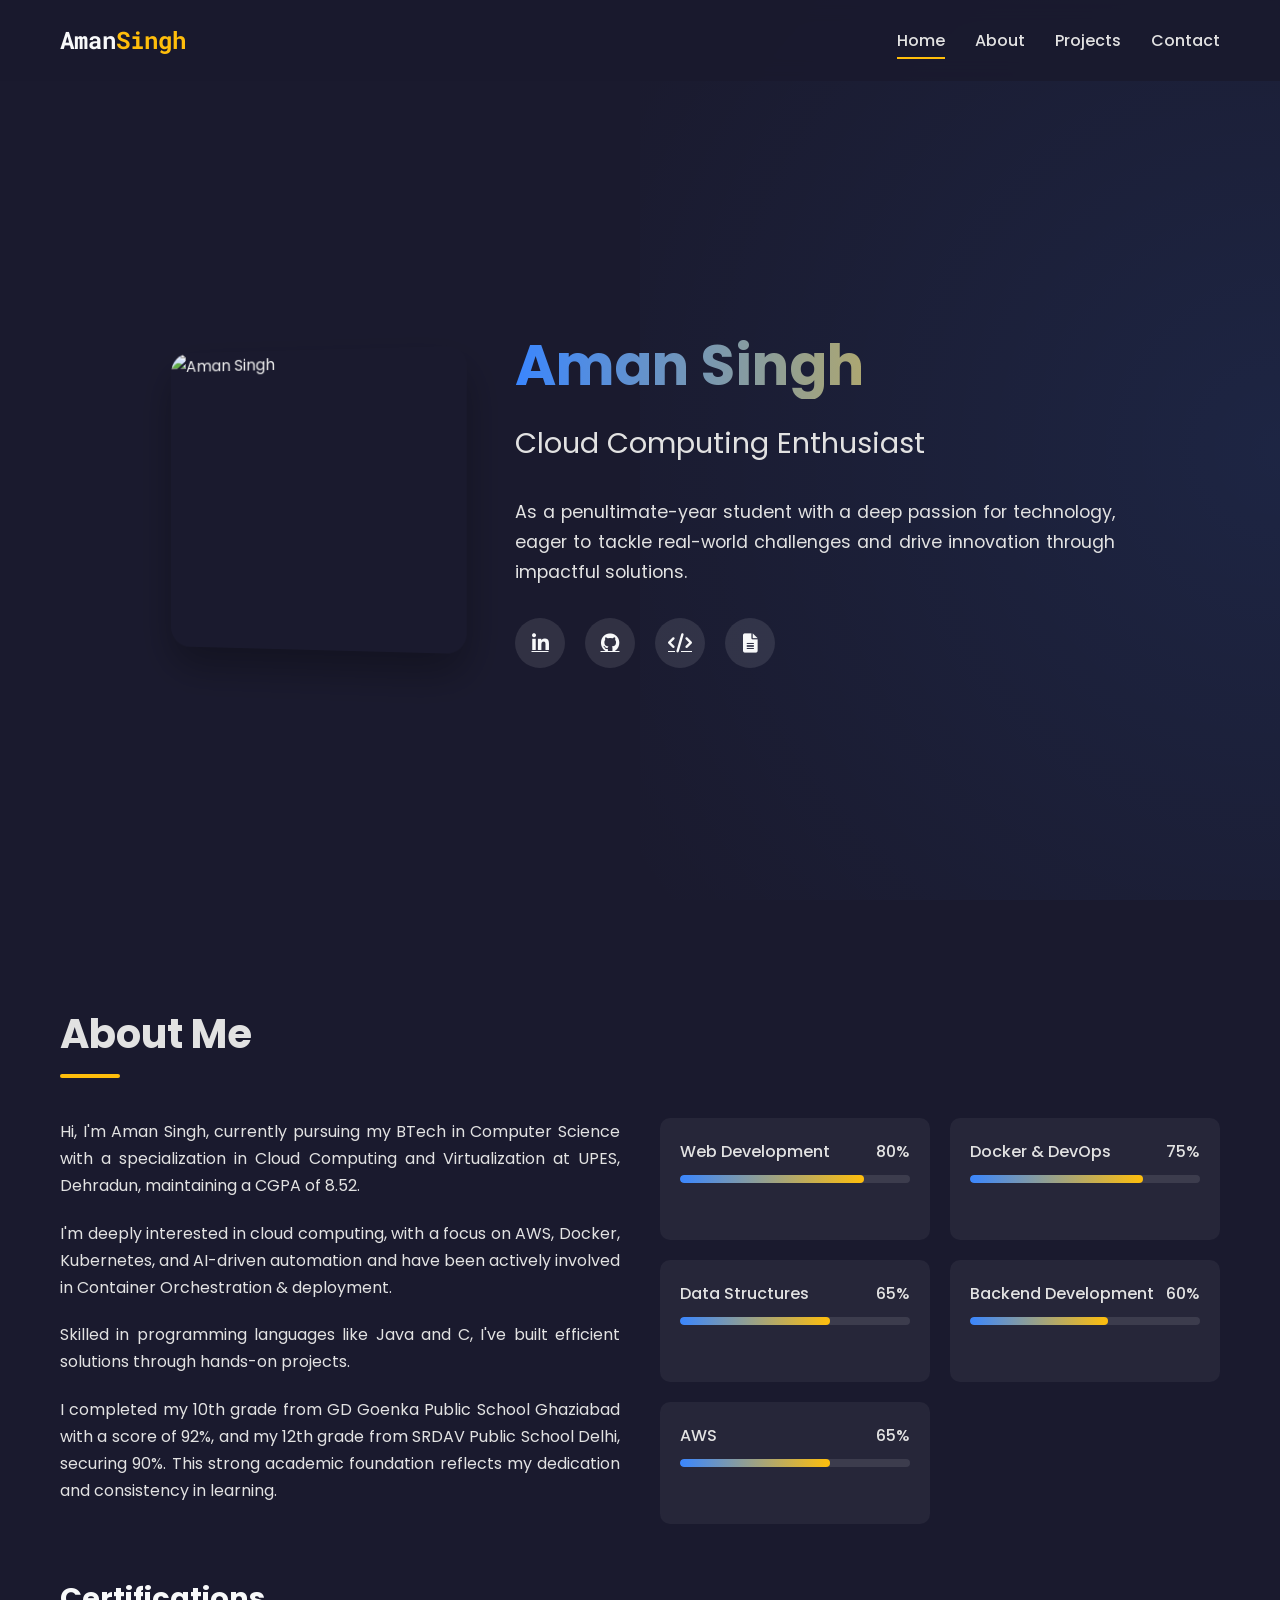
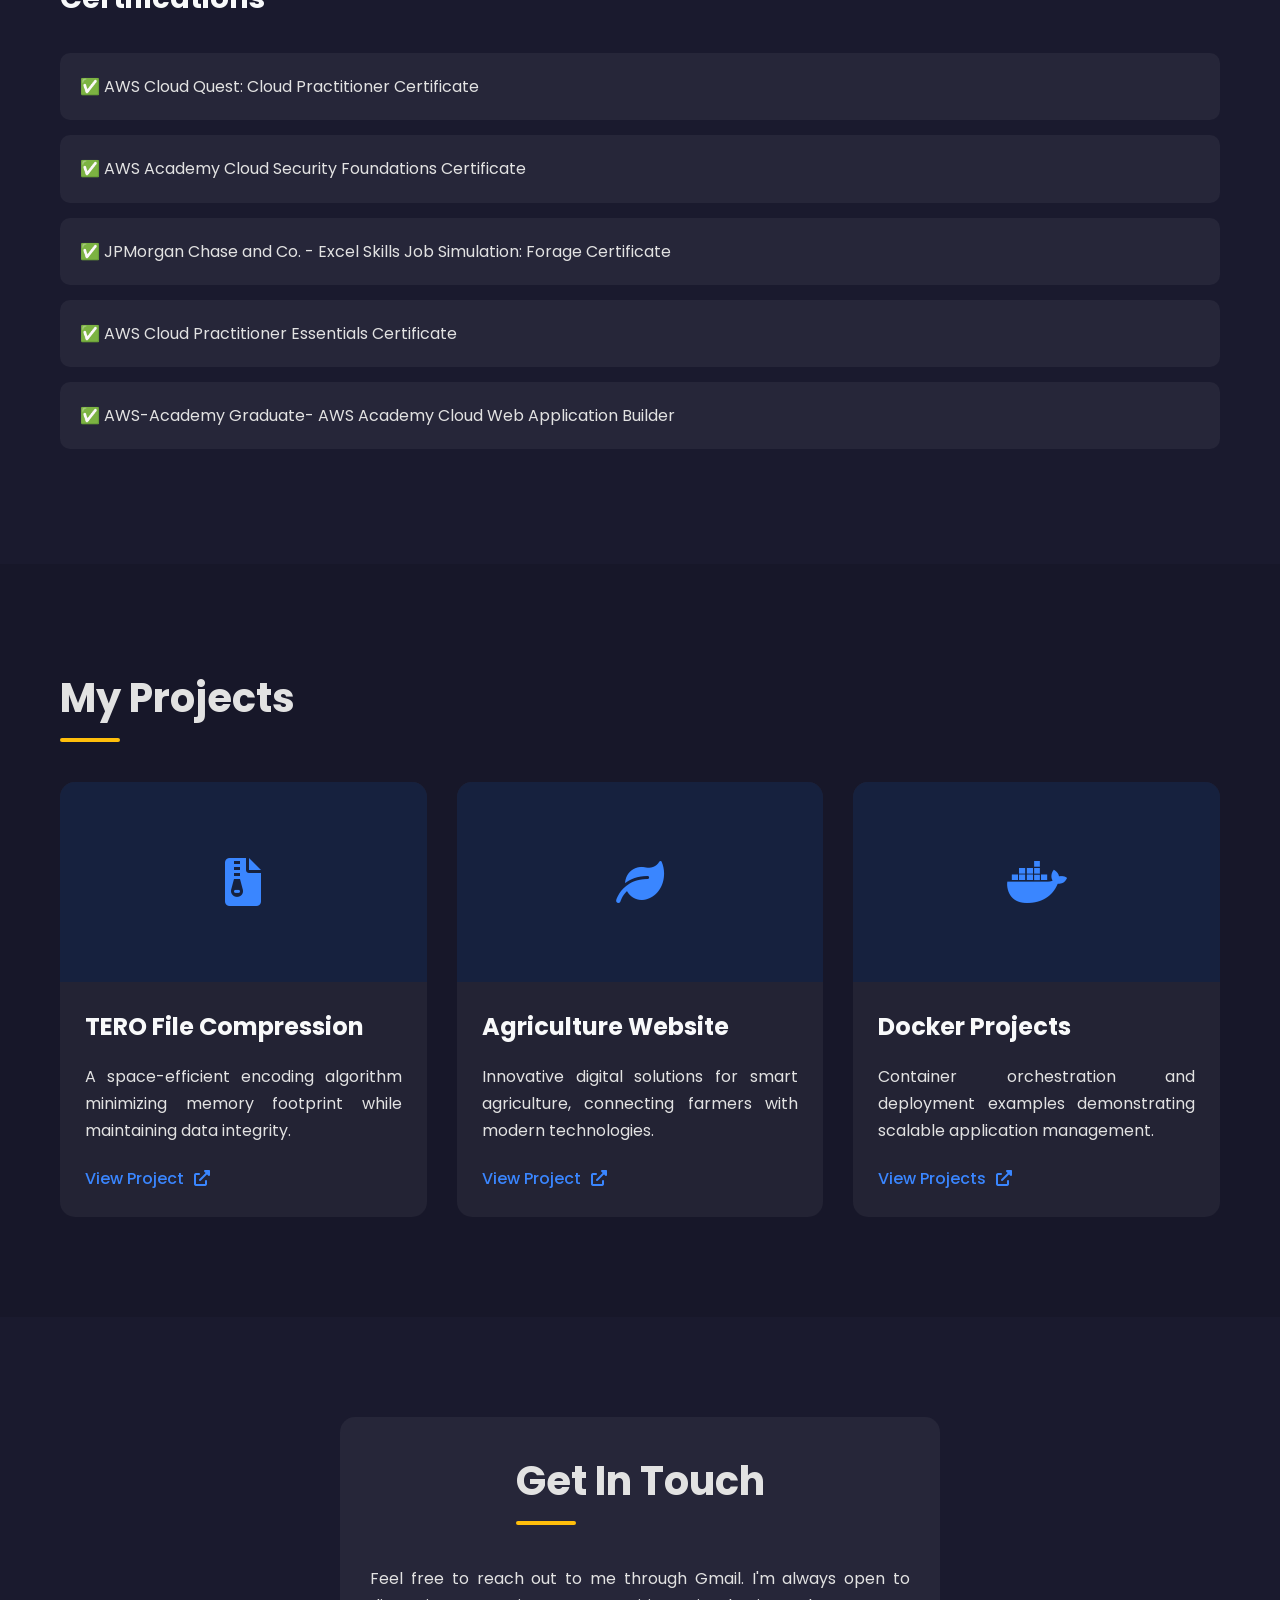
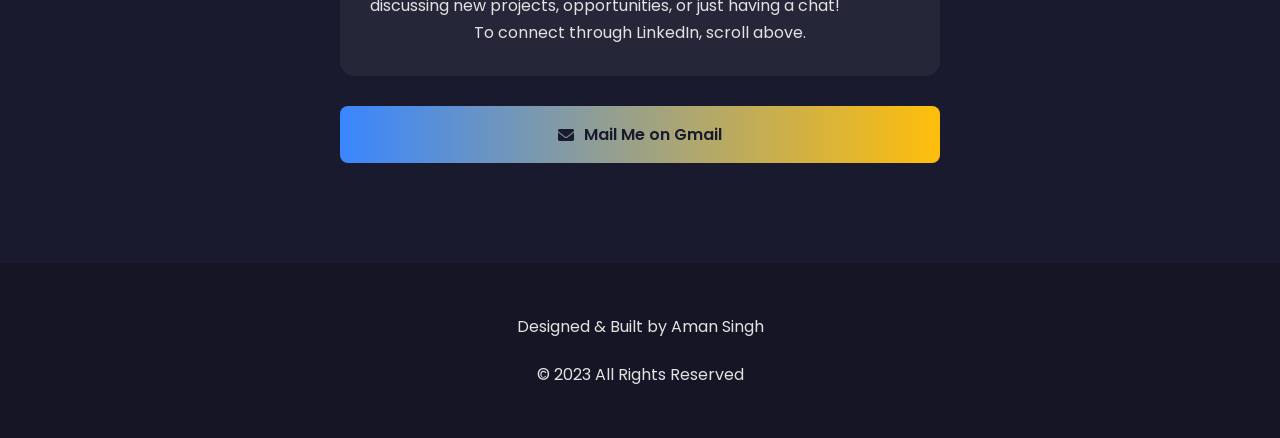
==== index.html @ 9243a8fb "Create index.html" ====
<!DOCTYPE html>
<html lang="en">
<head>
    <meta charset="UTF-8">
    <meta name="viewport" content="width=device-width, initial-scale=1.0">
    <title>Aman Singh | Cloud Engineer</title>
    <link rel="stylesheet" href="https://cdnjs.cloudflare.com/ajax/libs/font-awesome/6.0.0-beta3/css/all.min.css">
    <link href="https://fonts.googleapis.com/css2?family=Poppins:wght@300;400;500;600;700&family=Roboto+Mono:wght@400;500&display=swap" rel="stylesheet">
    <style>
        :root {
            --primary: #3a86ff;
            --secondary: #1a1a2e;
            --accent: #ffbe0b;
            --light: #f8f9fa;
            --dark: #16213e;
            --text: #e2e2e2;
        }

        * {
            margin: 0;
            padding: 0;
            box-sizing: border-box;
            transition: all 0.4s cubic-bezier(0.175, 0.885, 0.32, 1.1);
        }

        body {
            font-family: 'Poppins', sans-serif;
            background-color: var(--secondary);
            color: var(--text);
            line-height: 1.7;
            overflow-x: hidden;
        }

        .container {
            max-width: 1200px;
            margin: 0 auto;
            padding: 0 20px;
        }

        /* Navigation */
        nav {
            position: fixed;
            top: 0;
            left: 0;
            width: 100%;
            padding: 20px 0;
            z-index: 1000;
            background: rgba(26, 26, 46, 0.9);
            backdrop-filter: blur(10px);
        }

        .nav-container {
            display: flex;
            justify-content: space-between;
            align-items: center;
        }

        .logo {
            font-size: 1.5rem;
            font-weight: 700;
            color: var(--light);
            text-decoration: none;
            font-family: 'Roboto Mono', monospace;
        }

        .logo span {
            color: var(--accent);
        }

        .nav-links {
            display: flex;
            gap: 30px;
        }

        .nav-links a {
            color: var(--text);
            text-decoration: none;
            font-weight: 500;
            position: relative;
            padding: 5px 0;
        }

        .nav-links a::after {
            content: '';
            position: absolute;
            bottom: 0;
            left: 0;
            width: 0;
            height: 2px;
            background: var(--accent);
            transition: width 0.4s ease;
        }

        .nav-links a:hover::after {
            width: 100%;
        }

        .nav-links a.active::after {
            width: 100%;
        }

        /* Hero Section */
        .hero {
            min-height: 100vh;
            display: flex;
            align-items: center;
            padding-top: 100px;
            position: relative;
            overflow: hidden;
        }

        .hero::before {
            content: '';
            position: absolute;
            top: -50%;
            right: -50%;
            width: 100%;
            height: 200%;
            background: radial-gradient(circle, rgba(58, 134, 255, 0.1) 0%, rgba(26, 26, 46, 0) 70%);
            z-index: -1;
            animation: pulse 15s infinite alternate;
        }

        @keyframes pulse {
            0% { transform: scale(1); opacity: 0.3; }
            100% { transform: scale(1.1); opacity: 0.1; }
        }

        .hero-content {
            display: flex;
            align-items: center;
            gap: 50px;
        }

        .profile-picture {
            width: 300px;
            height: 300px;
            border-radius: 20px;
            overflow: hidden;
            box-shadow: 0 20px 40px rgba(0, 0, 0, 0.3);
            transform: perspective(1000px) rotateY(-10deg);
            transition: transform 0.6s ease;
        }

        .profile-picture:hover {
            transform: perspective(1000px) rotateY(0deg);
        }

        .profile-picture img {
            width: 100%;
            height: 100%;
            object-fit: cover;
            filter: grayscale(20%) contrast(110%);
            transition: filter 0.4s ease;
        }

        .profile-picture:hover img {
            filter: grayscale(0%) contrast(100%);
        }

        .intro-text h1 {
            font-size: 3.5rem;
            font-weight: 700;
            margin-bottom: 20px;
            background: linear-gradient(90deg, var(--primary), var(--accent));
            -webkit-background-clip: text;
            background-clip: text;
            color: transparent;
            line-height: 1.2;
        }

        .intro-text h2 {
            font-size: 1.8rem;
            font-weight: 400;
            margin-bottom: 30px;
            color: var(--text);
        }

        .intro-text p {
            font-size: 1.1rem;
            margin-bottom: 30px;
            max-width: 600px;
        }

        .social-links {
            display: flex;
            gap: 20px;
            margin-top: 30px;
        }

        .social-link {
            width: 50px;
            height: 50px;
            border-radius: 50%;
            background: rgba(255, 255, 255, 0.1);
            display: flex;
            align-items: center;
            justify-content: center;
            color: var(--light);
            font-size: 1.2rem;
            transition: all 0.3s ease;
        }

        .social-link:hover {
            background: var(--primary);
            transform: translateY(-5px) scale(1.1);
        }

        /* About Section */
        .section {
            padding: 100px 0;
        }

        .section-title {
            font-size: 2.5rem;
            font-weight: 700;
            margin-bottom: 50px;
            position: relative;
            display: inline-block;
        }

        .section-title::after {
            content: '';
            position: absolute;
            bottom: -10px;
            left: 0;
            width: 60px;
            height: 4px;
            background: var(--accent);
            border-radius: 2px;
        }

        .about-content {
            display: grid;
            grid-template-columns: 1fr 1fr;
            gap: 40px;
        }

        .about-text p {
            margin-bottom: 20px;
        }

        .skills-container {
            display: grid;
            grid-template-columns: repeat(2, 1fr);
            gap: 20px;
        }

        .skill-item {
            background: rgba(255, 255, 255, 0.05);
            padding: 20px;
            border-radius: 10px;
            transition: transform 0.3s ease;
        }

        .skill-item:hover {
            transform: translateY(-10px);
            background: rgba(58, 134, 255, 0.1);
        }

        .skill-name {
            display: flex;
            justify-content: space-between;
            margin-bottom: 10px;
            font-weight: 500;
        }

        .skill-bar {
            height: 8px;
            background: rgba(255, 255, 255, 0.1);
            border-radius: 4px;
            overflow: hidden;
        }

        .skill-progress {
            height: 100%;
            background: linear-gradient(90deg, var(--primary), var(--accent));
            border-radius: 4px;
        }

        /* Certifications */
        .certifications {
            margin-top: 50px;
        }

        .certification-item {
            background: rgba(255, 255, 255, 0.05);
            padding: 20px;
            border-radius: 10px;
            margin-bottom: 15px;
            transition: transform 0.3s ease;
        }

        .certification-item:hover {
            transform: translateX(10px);
        }

        /* Projects */
        .projects-grid {
            display: grid;
            grid-template-columns: repeat(auto-fill, minmax(350px, 1fr));
            gap: 30px;
        }

        .project-card {
            background: rgba(255, 255, 255, 0.05);
            border-radius: 15px;
            overflow: hidden;
            transition: transform 0.4s ease, box-shadow 0.4s ease;
            position: relative;
            cursor: pointer;
        }

        .project-card::before {
            content: '';
            position: absolute;
            top: 0;
            left: 0;
            width: 100%;
            height: 100%;
            background: linear-gradient(135deg, rgba(58, 134, 255, 0.2), rgba(255, 190, 11, 0.2));
            opacity: 0;
            transition: opacity 0.4s ease;
        }

        .project-card:hover::before {
            opacity: 1;
        }

        .project-card:hover {
            transform: translateY(-10px);
            box-shadow: 0 20px 40px rgba(0, 0, 0, 0.3);
        }

        .project-image {
            height: 200px;
            background: var(--dark);
            display: flex;
            align-items: center;
            justify-content: center;
            font-size: 3rem;
            color: var(--primary);
        }

        .project-content {
            padding: 25px;
        }

        .project-title {
            font-size: 1.5rem;
            margin-bottom: 15px;
            color: var(--light);
        }

        .project-description {
            margin-bottom: 20px;
        }

        .project-link {
            display: inline-flex;
            align-items: center;
            gap: 10px;
            color: var(--primary);
            text-decoration: none;
            font-weight: 500;
        }

        .project-link:hover {
            color: var(--accent);
        }

        /* Contact Section - Updated for Gmail */
        .contact-info {
            max-width: 600px;
            margin: 0 auto;
            text-align: center;
        }

        .contact-card {
            background: rgba(255, 255, 255, 0.05);
            padding: 30px;
            border-radius: 15px;
            margin-bottom: 30px;
        }

        .btn {
            display: inline-block;
            padding: 15px 30px;
            background: linear-gradient(90deg, var(--primary), var(--accent));
            color: var(--secondary);
            border: none;
            border-radius: 8px;
            font-weight: 600;
            cursor: pointer;
            text-decoration: none;
            transition: transform 0.3s ease, box-shadow 0.3s ease;
        }

        .btn:hover {
            transform: translateY(-5px);
            box-shadow: 0 10px 20px rgba(58, 134, 255, 0.3);
        }

        .btn-icon {
            display: flex;
            align-items: center;
            gap: 10px;
            justify-content: center;
        }

        /* Footer */
        footer {
            padding: 50px 0;
            text-align: center;
            background: rgba(0, 0, 0, 0.2);
        }

        .footer-text {
            margin-bottom: 20px;
        }

        /* Responsive */
        @media (max-width: 992px) {
            .hero-content {
                flex-direction: column;
                text-align: center;
            }

            .profile-picture {
                margin-bottom: 50px;
                transform: perspective(1000px) rotateY(0deg);
            }

            .about-content {
                grid-template-columns: 1fr;
            }
        }

        @media (max-width: 768px) {
            .nav-links {
                display: none;
            }

            .intro-text h1 {
                font-size: 2.5rem;
            }

            .intro-text h2 {
                font-size: 1.5rem;
            }

            .projects-grid {
                grid-template-columns: 1fr;
            }
        }
    </style>
</head>
<body>
    <nav>
        <div class="container nav-container">
            <a href="#" class="logo">Aman<span>Singh</span></a>
            <div class="nav-links">
                <a href="#home" class="active">Home</a>
                <a href="#about">About</a>
                <a href="#projects">Projects</a>
                <a href="#contact">Contact</a>
            </div>
        </div>
    </nav>

    <section id="home" class="hero">
        <div class="container">
            <div class="hero-content">
                <div class="profile-picture floating">
                    <img src="image.jpeg" alt="Aman Singh">
                </div>
                <div class="intro-text">
                    <h1>Aman Singh</h1>
                    <h2>Cloud Computing Enthusiast</h2>
                    <p style="text-align: justify;">As a penultimate-year student with a deep passion for technology, eager to tackle real-world challenges and drive innovation through impactful solutions.</p>
                    <div class="social-links">
                        <a href="https://www.linkedin.com/in/aman-singh-b30a72284" class="social-link" target="_blank">
                            <i class="fab fa-linkedin-in"></i>
                        </a>
                        <a href="https://github.com/Aman-Singh0609" class="social-link" target="_blank">
                            <i class="fab fa-github"></i>
                        </a>
                        <a href="https://leetcode.com/u/AmiAllen/" class="social-link" target="_blank">
                            <i class="fas fa-code"></i>
                        </a>
                        <a href="https://drive.google.com/file/d/1bLZHv7daVcpRXhzRTr1xHA96vMRxfIj6/view?usp=sharing" class="social-link" target="_blank">
                            <i class="fas fa-file-alt"></i>
                        </a>
                    </div>
                </div>
            </div>
        </div>
    </section>

    <section id="about" class="section">
        <div class="container">
            <h2 class="section-title">About Me</h2>
            <div class="about-content">
                <div class="about-text">
                    <p style="text-align: justify;">Hi, I'm Aman Singh, currently pursuing my BTech in Computer Science with a specialization in Cloud Computing and Virtualization at UPES, Dehradun, maintaining a CGPA of 8.52.</p>
                    <p style="text-align: justify;">I'm deeply interested in cloud computing, with a focus on AWS, Docker, Kubernetes, and AI-driven automation and have been actively involved in Container Orchestration & deployment.</p>
                    <p style="text-align: justify;">Skilled in programming languages like Java and C, I've built efficient solutions through hands-on projects.</p>
                    <p style="text-align: justify;">I completed my 10th grade from GD Goenka Public School Ghaziabad with a score of 92%, and my 12th grade from SRDAV Public School Delhi, securing 90%. This strong academic foundation reflects my dedication and consistency in learning.</p>
                </div>
                <div class="skills-container">
                    <div class="skill-item">
                        <div class="skill-name">
                            <span>Web Development</span>
                            <span>80%</span>
                        </div>
                        <div class="skill-bar">
                            <div class="skill-progress" style="width: 80%;"></div>
                        </div>
                    </div>
                    <div class="skill-item">
                        <div class="skill-name">
                            <span>Docker & DevOps</span>
                            <span>75%</span>
                        </div>
                        <div class="skill-bar">
                            <div class="skill-progress" style="width: 75%;"></div>
                        </div>
                    </div>
                    <div class="skill-item">
                        <div class="skill-name">
                            <span>Data Structures</span>
                            <span>65%</span>
                        </div>
                        <div class="skill-bar">
                            <div class="skill-progress" style="width: 65%;"></div>
                        </div>
                    </div>
                    <div class="skill-item">
                        <div class="skill-name">
                            <span>Backend Development</span>
                            <span>60%</span>
                        </div>
                        <div class="skill-bar">
                            <div class="skill-progress" style="width: 60%;"></div>
                        </div>
                    </div>
                    <div class="skill-item">
                        <div class="skill-name">
                            <span>AWS</span>
                            <span>65%</span>
                        </div>
                        <div class="skill-bar">
                            <div class="skill-progress" style="width: 65%;"></div>
                        </div>
                    </div>
                </div>
            </div>

            <div class="certifications">
                <h3 style="font-size: 1.8rem; margin-bottom: 30px; color: var(--light);">Certifications</h3>
                <div class="certification-item">
                    <p>✅ AWS Cloud Quest: Cloud Practitioner Certificate</p>
                </div>
                <div class="certification-item">
                    <p>✅ AWS Academy Cloud Security Foundations Certificate</p>
                </div>
                <div class="certification-item">
                    <p>✅ JPMorgan Chase and Co. - Excel Skills Job Simulation: Forage Certificate</p>
                </div>
                <div class="certification-item">
                    <p>✅ AWS Cloud Practitioner Essentials Certificate</p>
                </div>
                <div class="certification-item">
                    <p>✅ AWS-Academy Graduate- AWS Academy Cloud Web Application Builder</p>
                </div>
            </div>
        </div>
    </section>

    <section id="projects" class="section" style="background: rgba(0, 0, 0, 0.1);">
        <div class="container">
            <h2 class="section-title">My Projects</h2>
            <div class="projects-grid">
                <div class="project-card" onclick="window.open('https://github.com/Aman-Singh0609/Tero-Compressor', '_blank')">
                    <div class="project-image">
                        <i class="fas fa-file-archive"></i>
                    </div>
                    <div class="project-content">
                        <h3 class="project-title">TERO File Compression</h3>
                        <p class="project-description" style="text-align: justify;">A space-efficient encoding algorithm minimizing memory footprint while maintaining data integrity.</p>
                        <a href="https://github.com/Aman-Singh0609/Tero-Compressor" class="project-link" target="_blank" rel="noopener noreferrer">
                            View Project <i class="fas fa-external-link-alt"></i>
                        </a>
                    </div>
                </div>
                <div class="project-card" onclick="window.open('https://github.com/Aman-Singh0609/agriculture-webiste', '_blank')">
                    <div class="project-image">
                        <i class="fas fa-leaf"></i>
                    </div>
                    <div class="project-content">
                        <h3 class="project-title">Agriculture Website</h3>
                        <p class="project-description" style="text-align: justify;">Innovative digital solutions for smart agriculture, connecting farmers with modern technologies.</p>
                        <a href="https://github.com/Aman-Singh0609/agriculture-webiste" class="project-link" target="_blank" rel="noopener noreferrer">
                            View Project <i class="fas fa-external-link-alt"></i>
                        </a>
                    </div>
                </div>
                <div class="project-card" onclick="window.open('Docker-projects.html', '_blank')">
                    <div class="project-image">
                        <i class="fab fa-docker"></i>
                    </div>
                    <div class="project-content">
                        <h3 class="project-title">Docker Projects</h3>
                        <p class="project-description" style="text-align: justify;">Container orchestration and deployment examples demonstrating scalable application management.</p>
                        <a href="Docker-projects.html" class="project-link" target="_blank" rel="noopener noreferrer">
                            View Projects <i class="fas fa-external-link-alt"></i>
                        </a>
                    </div>
                </div>
            </div>
        </div>
    </section>

    <section id="contact" class="section">
        <div class="container">
            <div class="contact-info">
                <div class="contact-card">
                    <h2 class="section-title">Get In Touch</h2>
                    <p style="text-align: justify;">Feel free to reach out to me through Gmail. I'm always open to discussing new projects, opportunities, or just having a chat!</p>
                    <p>To connect through LinkedIn, scroll above.</p>
                </div>
                <a href="https://mail.google.com/mail/?view=cm&fs=1&to=amansingh06092004@gmail.com" class="btn btn-icon" target="_blank">
                    <i class="fas fa-envelope"></i> Mail Me on Gmail
                </a>
            </div>
        </div>
    </section>

    <footer>
        <div class="container">
            <p class="footer-text">Designed & Built by Aman Singh</p>
            <p>© 2023 All Rights Reserved</p>
        </div>
    </footer>

    <script>
        // Smooth scrolling for navigation links
        document.querySelectorAll('a[href^="#"]').forEach(anchor => {
            anchor.addEventListener('click', function(e) {
                e.preventDefault();
                
                const targetId = this.getAttribute('href');
                const targetElement = document.querySelector(targetId);
                
                if (targetElement) {
                    window.scrollTo({
                        top: targetElement.offsetTop - 80,
                        behavior: 'smooth'
                    });
                }
            });
        });

        // Highlight active navigation link
        window.addEventListener('scroll', function() {
            const sections = document.querySelectorAll('section');
            const navLinks = document.querySelectorAll('.nav-links a');
            
            let currentSection = '';
            
            sections.forEach(section => {
                const sectionTop = section.offsetTop;
                const sectionHeight = section.clientHeight;
                
                if (window.scrollY >= sectionTop - 150 && 
                    window.scrollY < sectionTop + sectionHeight - 150) {
                    currentSection = `#${section.id}`;
                }
            });
            
            navLinks.forEach(link => {
                link.classList.remove('active');
                if (link.getAttribute('href') === currentSection) {
                    link.classList.add('active');
                }
            });
        });

        // Make entire project cards clickable
        document.querySelectorAll('.project-card').forEach(card => {
            card.addEventListener('click', function(e) {
                // Don't open link if clicking on the actual link
                if (!e.target.closest('a')) {
                    const link = this.querySelector('a').href;
                    window.open(link, '_blank');
                }
            });
        });
    </script>
</body>
</html>
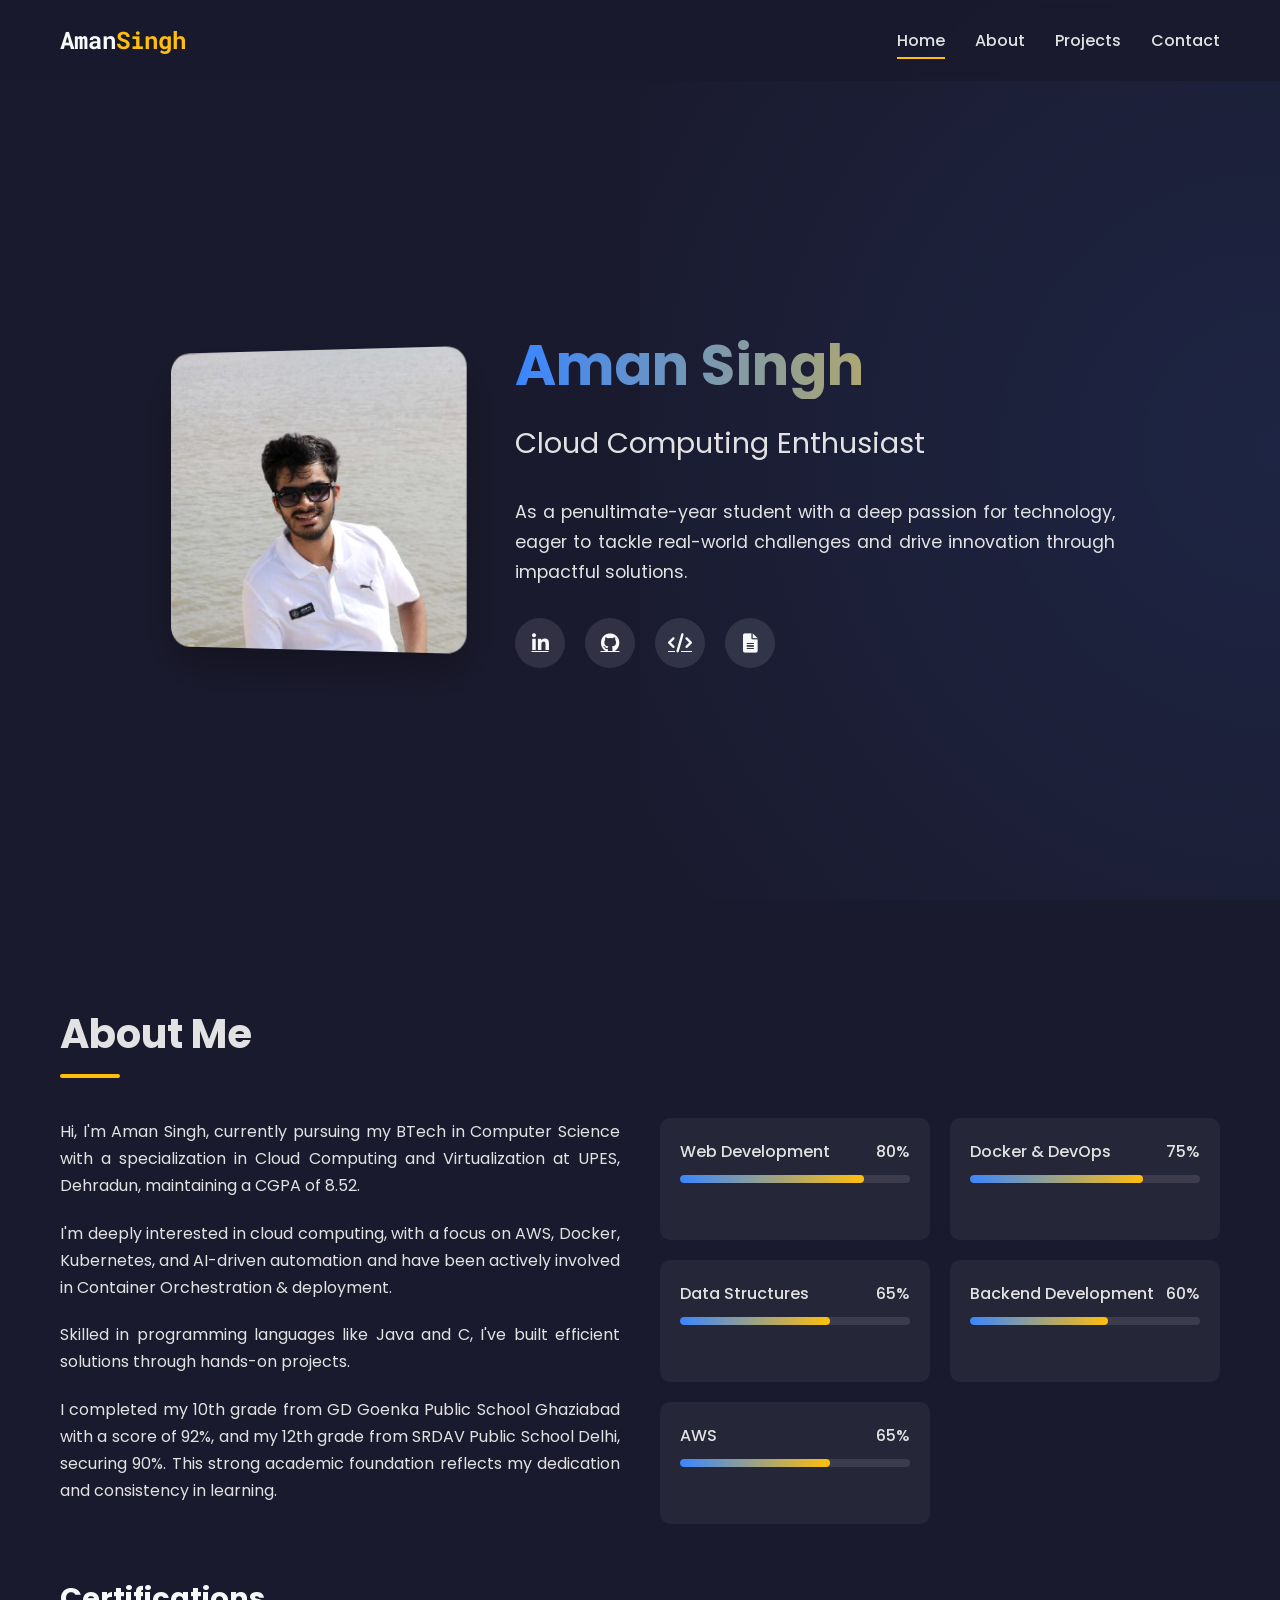
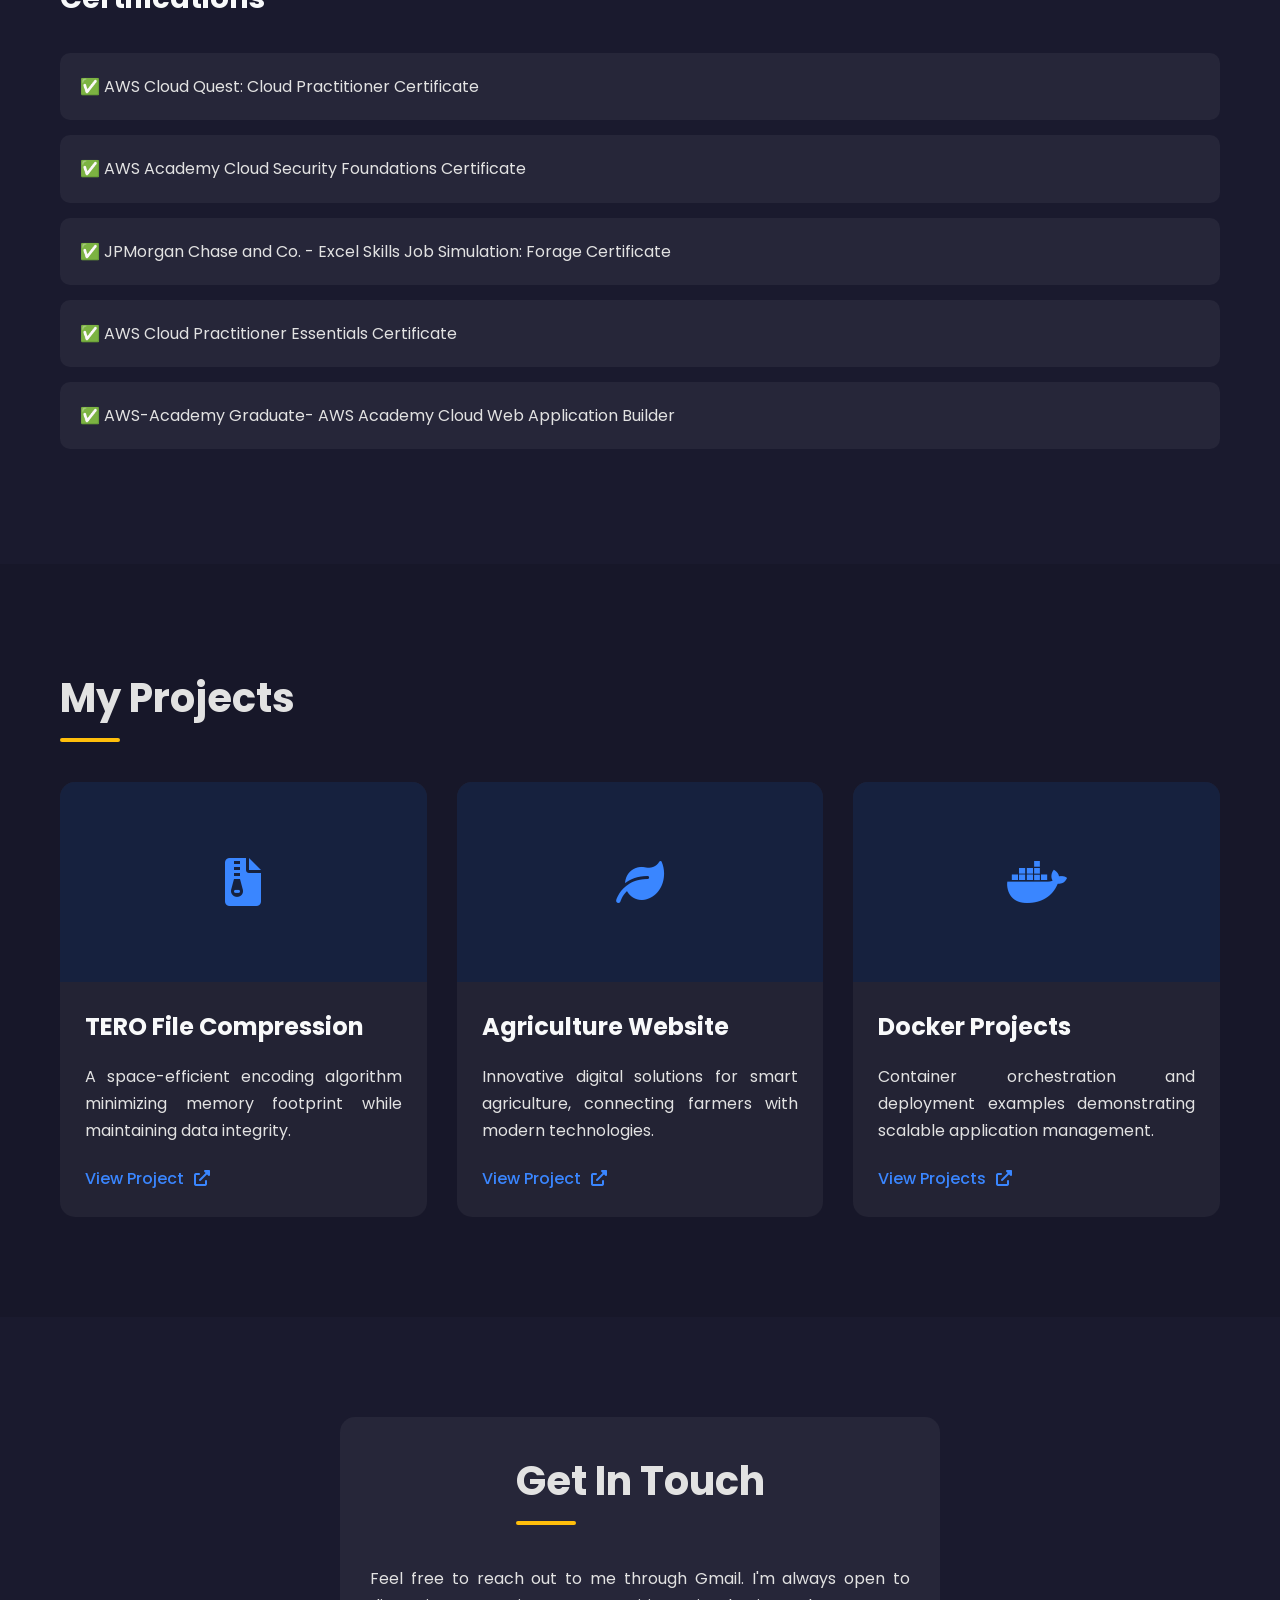
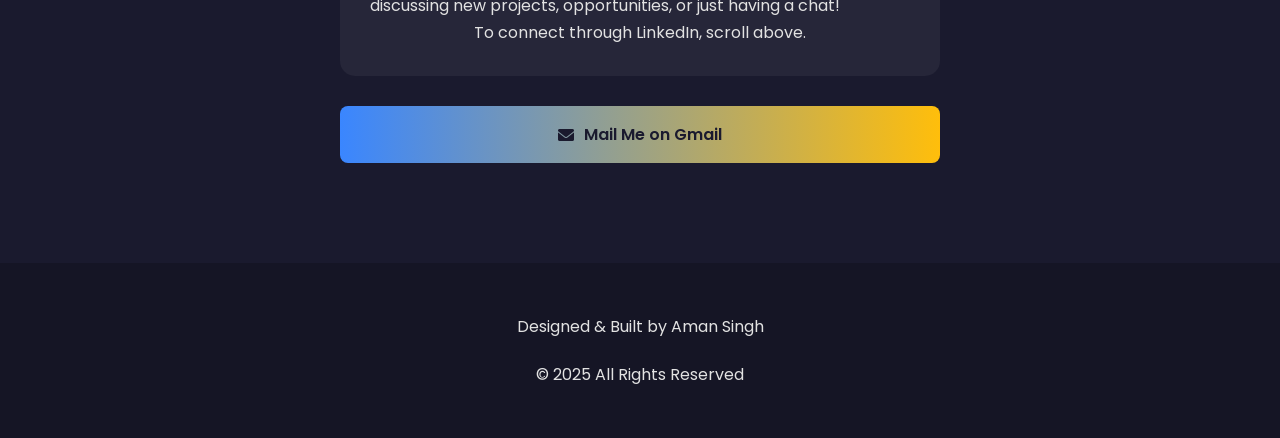
==== commit d815b62e: "Update index.html" ====
--- a/index.html
+++ b/index.html
@@ -639,7 +639,7 @@
     <footer>
         <div class="container">
             <p class="footer-text">Designed & Built by Aman Singh</p>
-            <p>© 2023 All Rights Reserved</p>
+            <p>© 2025 All Rights Reserved</p>
         </div>
     </footer>
 
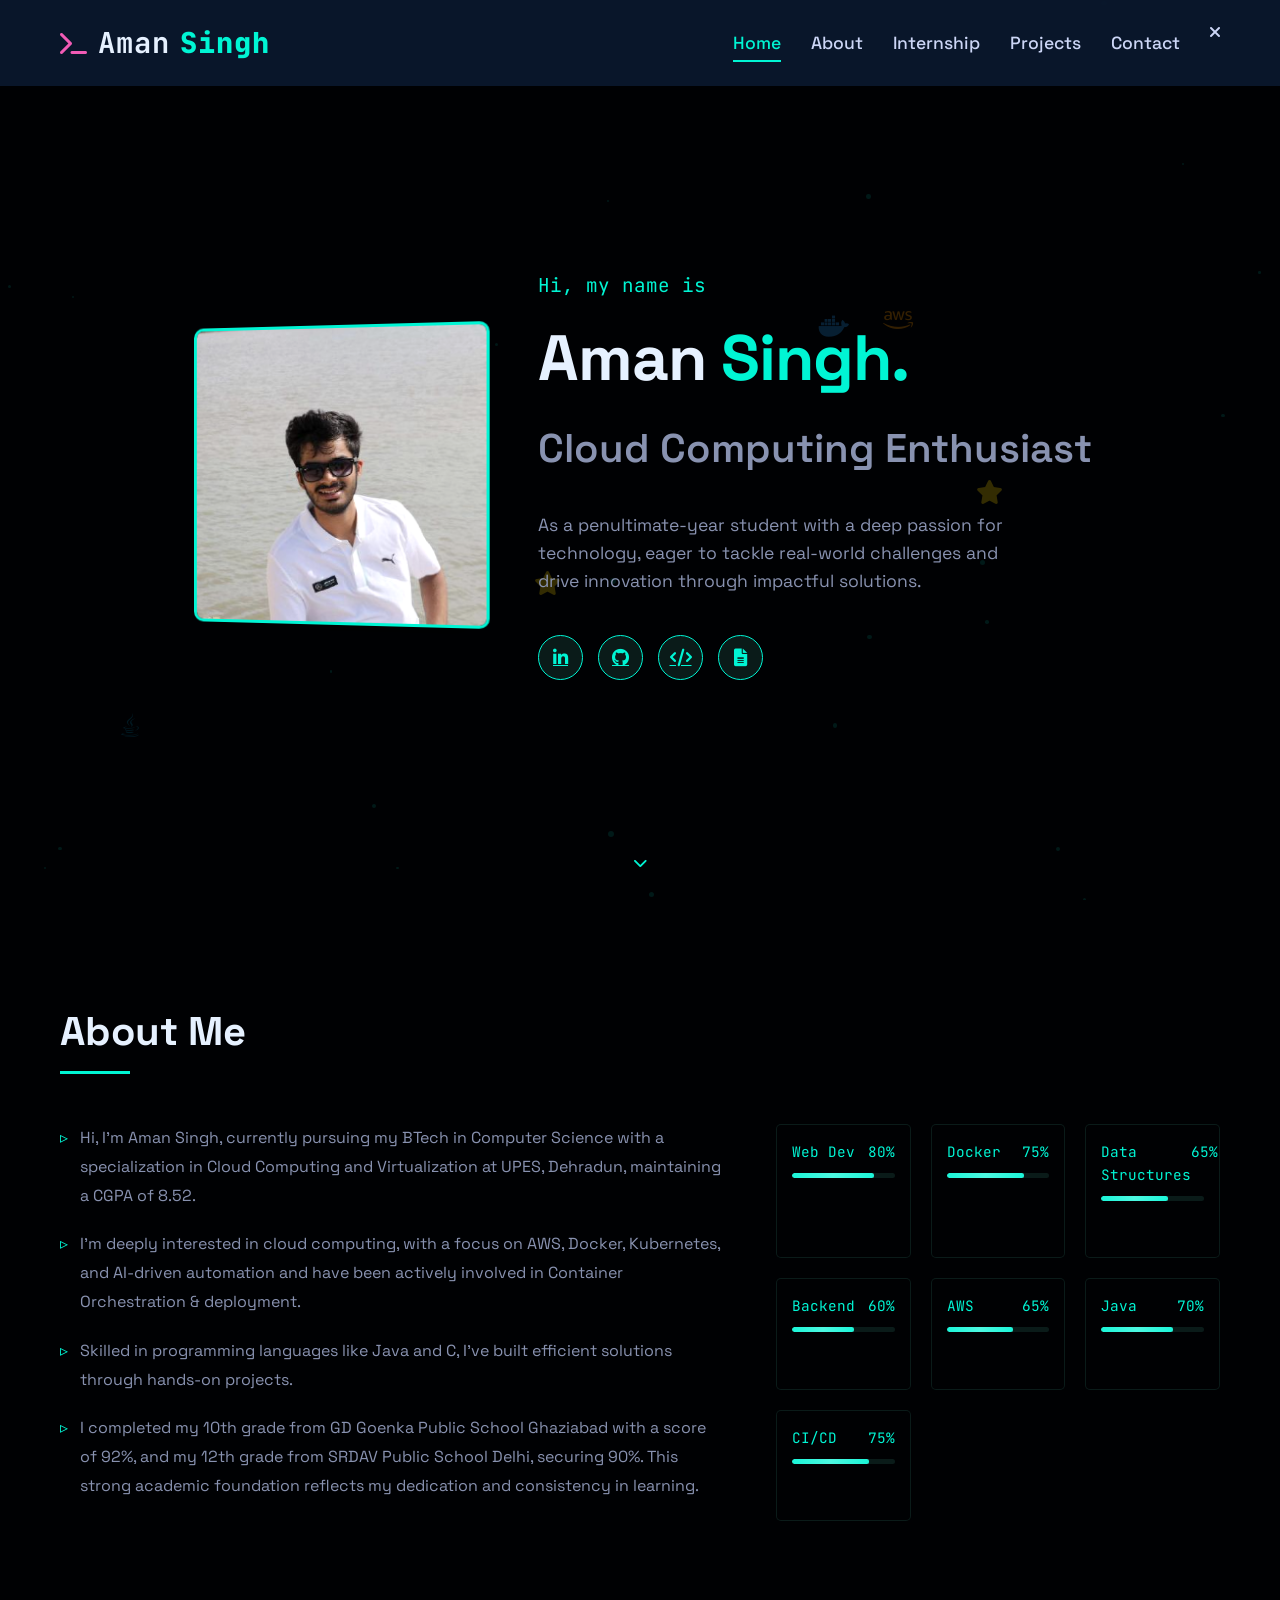
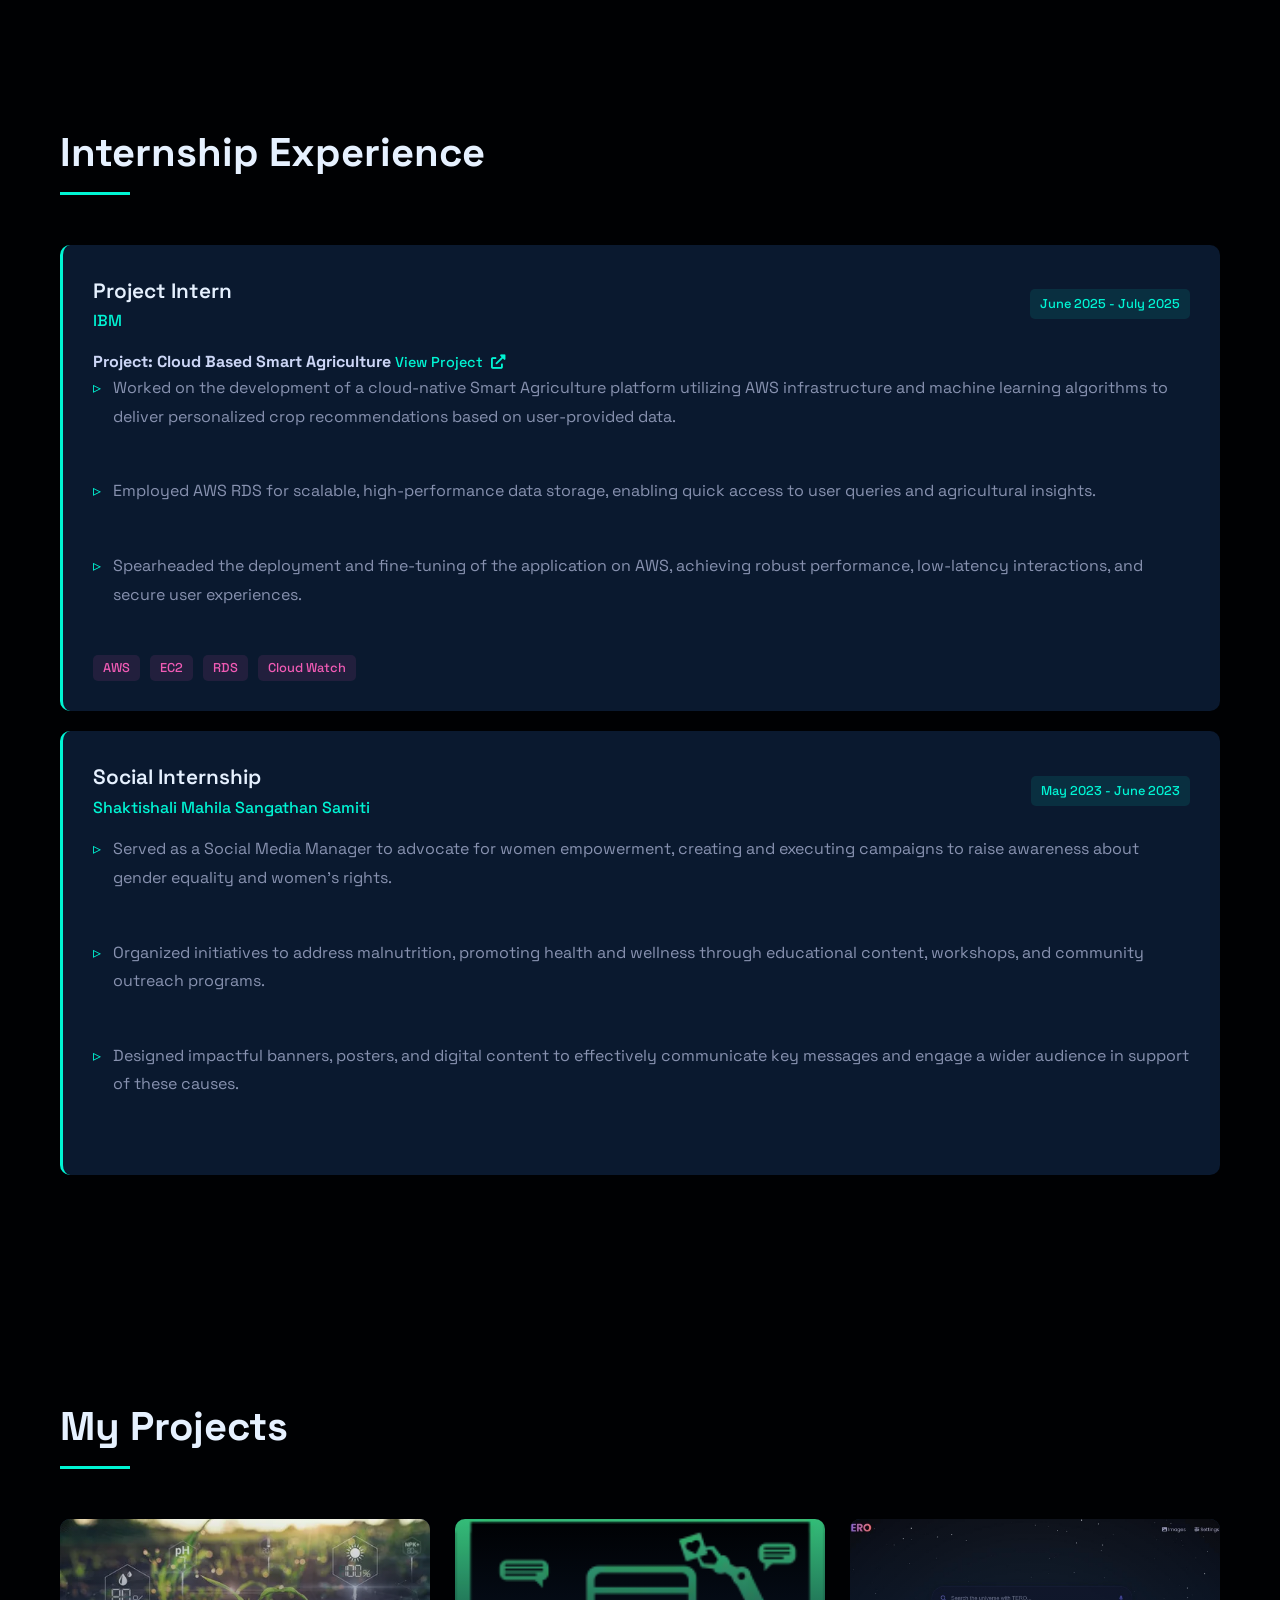
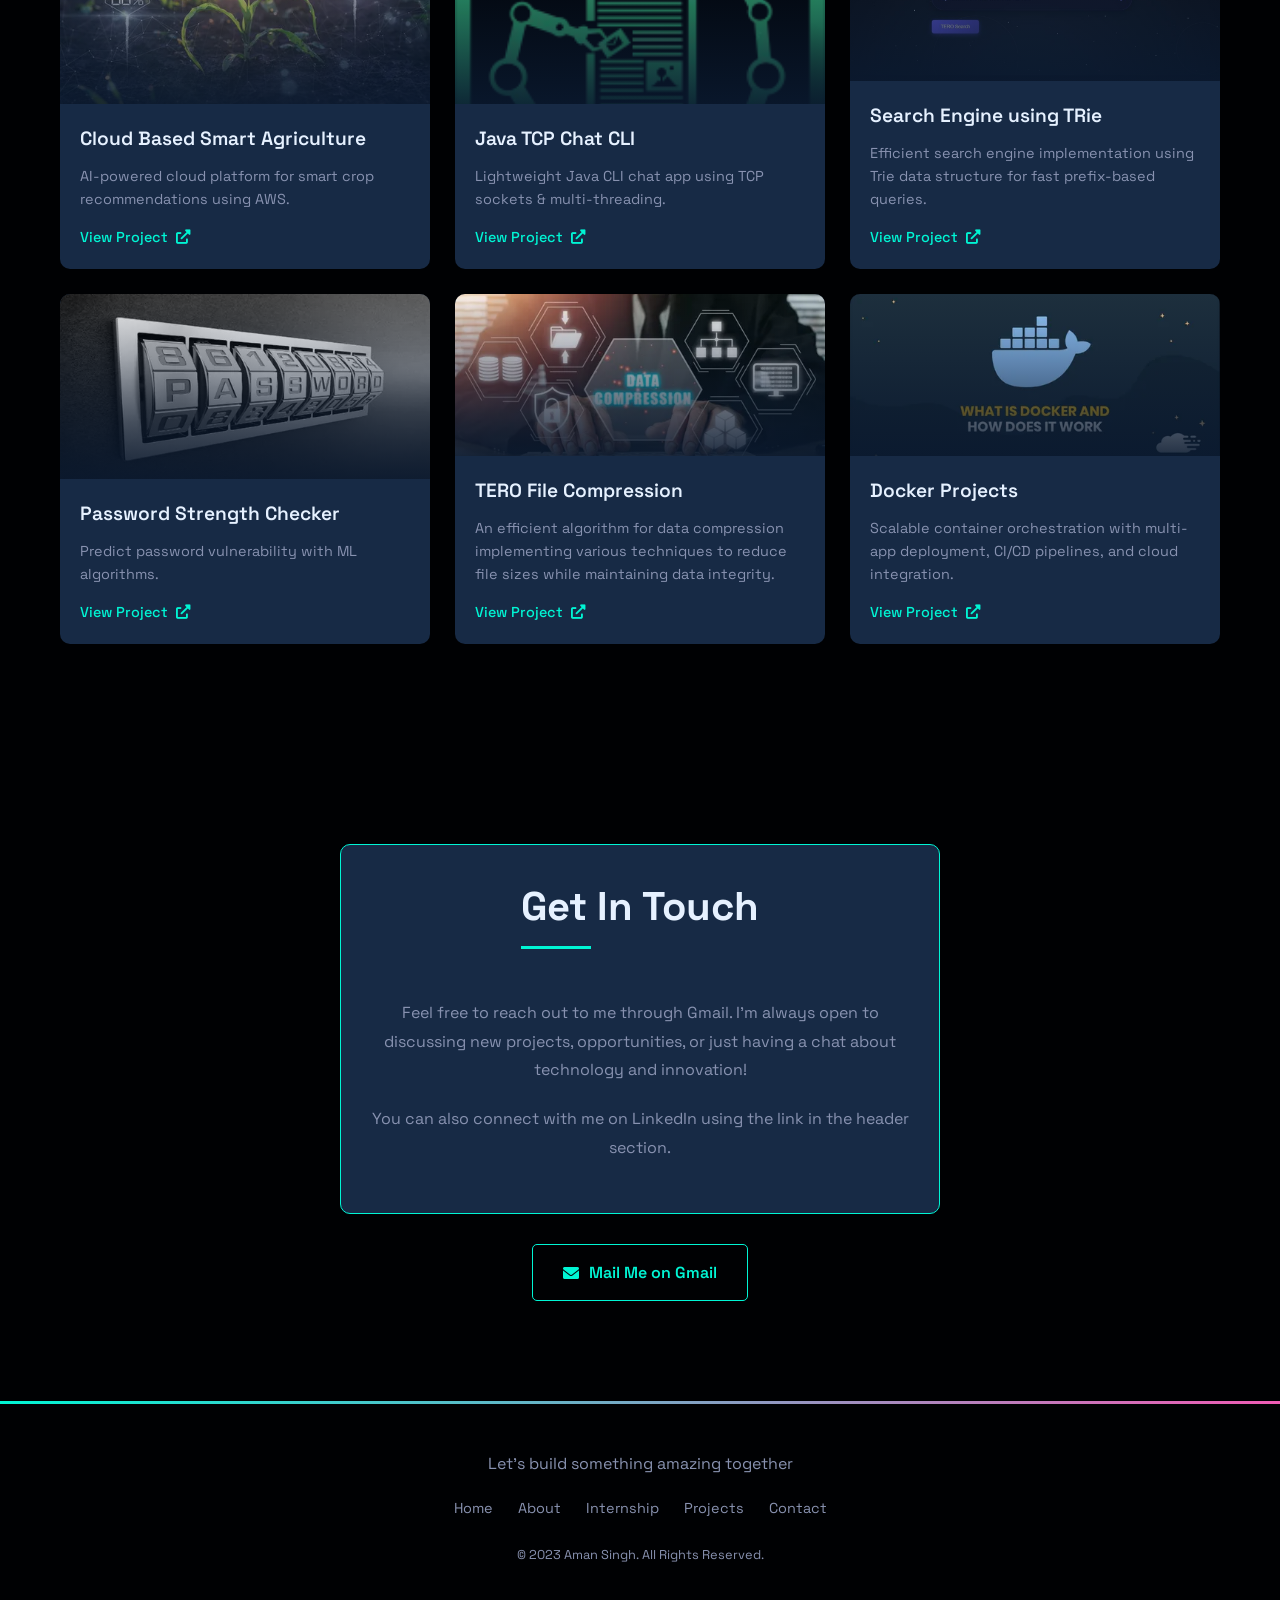
==== commit 99898911: "Initial commit of Portfolio files" ====
--- a/index.html
+++ b/index.html
@@ -5,30 +5,45 @@
     <meta name="viewport" content="width=device-width, initial-scale=1.0">
     <title>Aman Singh | Cloud Engineer</title>
     <link rel="stylesheet" href="https://cdnjs.cloudflare.com/ajax/libs/font-awesome/6.0.0-beta3/css/all.min.css">
-    <link href="https://fonts.googleapis.com/css2?family=Poppins:wght@300;400;500;600;700&family=Roboto+Mono:wght@400;500&display=swap" rel="stylesheet">
+    <link href="https://fonts.googleapis.com/css2?family=Space+Grotesk:wght@300;400;500;600;700&family=JetBrains+Mono:wght@400;500&display=swap" rel="stylesheet">
     <style>
         :root {
-            --primary: #3a86ff;
-            --secondary: #1a1a2e;
-            --accent: #ffbe0b;
-            --light: #f8f9fa;
-            --dark: #16213e;
-            --text: #e2e2e2;
+            --primary: #00f5d4;
+            --primary-dark: #00b8a0;
+            --secondary: #0a192f;
+            --secondary-light: #172a45;
+            --accent: #f15bb5;
+            --accent-dark: #c04b8f;
+            --light: #e6f1ff;
+            --dark: #000103;
+            --text: #ccd6f6;
+            --text-light: #ffffff;
+            --text-dark: #8892b0;
+            --success: #4ade80;
+            --warning: #ffcc00;
+            --error: #f87171;
+            --transition: all 0.4s cubic-bezier(0.645, 0.045, 0.355, 1);
+            --gradient: linear-gradient(135deg, var(--primary), var(--accent));
         }
 
         * {
             margin: 0;
             padding: 0;
             box-sizing: border-box;
-            transition: all 0.4s cubic-bezier(0.175, 0.885, 0.32, 1.1);
         }
 
         body {
-            font-family: 'Poppins', sans-serif;
-            background-color: var(--secondary);
+            font-family: 'Space Grotesk', sans-serif;
+            background-color: var(--dark);
             color: var(--text);
-            line-height: 1.7;
+            line-height: 1.6;
             overflow-x: hidden;
+            scroll-behavior: smooth;
+        }
+
+        ::selection {
+            background-color: var(--primary);
+            color: var(--dark);
         }
 
         .container {
@@ -45,8 +60,15 @@
             width: 100%;
             padding: 20px 0;
             z-index: 1000;
-            background: rgba(26, 26, 46, 0.9);
+            background: rgba(10, 25, 47, 0.9);
             backdrop-filter: blur(10px);
+            transition: var(--transition);
+        }
+
+        nav.scrolled {
+            padding: 15px 0;
+            background: rgba(10, 25, 47, 0.98);
+            box-shadow: 0 10px 30px rgba(0, 0, 0, 0.3);
         }
 
         .nav-container {
@@ -56,15 +78,25 @@
         }
 
         .logo {
-            font-size: 1.5rem;
+            font-size: 1.8rem;
             font-weight: 700;
             color: var(--light);
             text-decoration: none;
-            font-family: 'Roboto Mono', monospace;
+            font-family: 'JetBrains Mono', monospace;
+            letter-spacing: 1px;
+            display: flex;
+            align-items: center;
+            gap: 10px;
         }
 
         .logo span {
+            color: var(--primary);
+            font-weight: 800;
+        }
+
+        .logo-icon {
             color: var(--accent);
+            font-size: 1.5rem;
         }
 
         .nav-links {
@@ -78,25 +110,43 @@
             font-weight: 500;
             position: relative;
             padding: 5px 0;
-        }
-
-        .nav-links a::after {
+            font-size: 1.1rem;
+            transition: var(--transition);
+        }
+
+        .nav-links a::before {
             content: '';
             position: absolute;
             bottom: 0;
             left: 0;
             width: 0;
             height: 2px;
-            background: var(--accent);
-            transition: width 0.4s ease;
-        }
-
-        .nav-links a:hover::after {
+            background: var(--primary);
+            transition: var(--transition);
+        }
+
+        .nav-links a:hover {
+            color: var(--primary);
+        }
+
+        .nav-links a:hover::before {
             width: 100%;
         }
 
-        .nav-links a.active::after {
+        .nav-links a.active {
+            color: var(--primary);
+        }
+
+        .nav-links a.active::before {
             width: 100%;
+        }
+
+        .menu-toggle {
+            display: none;
+            cursor: pointer;
+            font-size: 1.5rem;
+            color: var(--light);
+            z-index: 1001;
         }
 
         /* Hero Section */
@@ -104,272 +154,500 @@
             min-height: 100vh;
             display: flex;
             align-items: center;
-            padding-top: 100px;
+            padding: 150px 0 100px;
             position: relative;
             overflow: hidden;
         }
 
-        .hero::before {
-            content: '';
+        .hero-bg {
             position: absolute;
-            top: -50%;
-            right: -50%;
+            top: 0;
+            left: 0;
             width: 100%;
-            height: 200%;
-            background: radial-gradient(circle, rgba(58, 134, 255, 0.1) 0%, rgba(26, 26, 46, 0) 70%);
+            height: 100%;
             z-index: -1;
-            animation: pulse 15s infinite alternate;
-        }
-
-        @keyframes pulse {
-            0% { transform: scale(1); opacity: 0.3; }
-            100% { transform: scale(1.1); opacity: 0.1; }
+            overflow: hidden;
+        }
+
+        .hero-bg-particle {
+            position: absolute;
+            border-radius: 50%;
+            background: var(--primary);
+            opacity: 0.1;
+            filter: 1px;
+            animation: float 15s infinite linear;
+        }
+
+        .tech-icon {
+            position: absolute;
+            font-size: 1.5rem;
+            opacity: 0.2;
+            z-index: -1;
+            animation: floatTech 20s infinite linear;
+        }
+
+        @keyframes float {
+            0% { transform: translate(0, 0); }
+            50% { transform: translate(100px, 100px); }
+            100% { transform: translate(0, 0); }
+        }
+
+        @keyframes floatTech {
+            0% { transform: translate(0, 0) rotate(0deg); }
+            50% { transform: translate(200px, 150px) rotate(180deg); }
+            100% { transform: translate(0, 0) rotate(360deg); }
         }
 
         .hero-content {
             display: flex;
             align-items: center;
             gap: 50px;
+            position: relative;
         }
 
         .profile-picture {
             width: 300px;
             height: 300px;
-            border-radius: 20px;
+            border-radius: 10px;
             overflow: hidden;
-            box-shadow: 0 20px 40px rgba(0, 0, 0, 0.3);
+            box-shadow: 0 20px 30px rgba(0, 0, 0, 0.4);
             transform: perspective(1000px) rotateY(-10deg);
-            transition: transform 0.6s ease;
-        }
-
-        .profile-picture:hover {
-            transform: perspective(1000px) rotateY(0deg);
-        }
-
-        .profile-picture img {
-            width: 100%;
-            height: 100%;
-            object-fit: cover;
-            filter: grayscale(20%) contrast(110%);
-            transition: filter 0.4s ease;
-        }
-
-        .profile-picture:hover img {
-            filter: grayscale(0%) contrast(100%);
-        }
-
-        .intro-text h1 {
-            font-size: 3.5rem;
-            font-weight: 700;
-            margin-bottom: 20px;
-            background: linear-gradient(90deg, var(--primary), var(--accent));
-            -webkit-background-clip: text;
-            background-clip: text;
-            color: transparent;
-            line-height: 1.2;
-        }
-
-        .intro-text h2 {
-            font-size: 1.8rem;
-            font-weight: 400;
-            margin-bottom: 30px;
-            color: var(--text);
-        }
-
-        .intro-text p {
-            font-size: 1.1rem;
-            margin-bottom: 30px;
-            max-width: 600px;
-        }
-
-        .social-links {
-            display: flex;
-            gap: 20px;
-            margin-top: 30px;
-        }
-
-        .social-link {
-            width: 50px;
-            height: 50px;
-            border-radius: 50%;
-            background: rgba(255, 255, 255, 0.1);
-            display: flex;
-            align-items: center;
-            justify-content: center;
-            color: var(--light);
-            font-size: 1.2rem;
-            transition: all 0.3s ease;
-        }
-
-        .social-link:hover {
-            background: var(--primary);
-            transform: translateY(-5px) scale(1.1);
-        }
-
-        /* About Section */
-        .section {
-            padding: 100px 0;
-        }
-
-        .section-title {
-            font-size: 2.5rem;
-            font-weight: 700;
-            margin-bottom: 50px;
-            position: relative;
-            display: inline-block;
-        }
-
-        .section-title::after {
-            content: '';
-            position: absolute;
-            bottom: -10px;
-            left: 0;
-            width: 60px;
-            height: 4px;
-            background: var(--accent);
-            border-radius: 2px;
-        }
-
-        .about-content {
-            display: grid;
-            grid-template-columns: 1fr 1fr;
-            gap: 40px;
-        }
-
-        .about-text p {
-            margin-bottom: 20px;
-        }
-
-        .skills-container {
-            display: grid;
-            grid-template-columns: repeat(2, 1fr);
-            gap: 20px;
-        }
-
-        .skill-item {
-            background: rgba(255, 255, 255, 0.05);
-            padding: 20px;
-            border-radius: 10px;
-            transition: transform 0.3s ease;
-        }
-
-        .skill-item:hover {
-            transform: translateY(-10px);
-            background: rgba(58, 134, 255, 0.1);
-        }
-
-        .skill-name {
-            display: flex;
-            justify-content: space-between;
-            margin-bottom: 10px;
-            font-weight: 500;
-        }
-
-        .skill-bar {
-            height: 8px;
-            background: rgba(255, 255, 255, 0.1);
-            border-radius: 4px;
-            overflow: hidden;
-        }
-
-        .skill-progress {
-            height: 100%;
-            background: linear-gradient(90deg, var(--primary), var(--accent));
-            border-radius: 4px;
-        }
-
-        /* Certifications */
-        .certifications {
-            margin-top: 50px;
-        }
-
-        .certification-item {
-            background: rgba(255, 255, 255, 0.05);
-            padding: 20px;
-            border-radius: 10px;
-            margin-bottom: 15px;
-            transition: transform 0.3s ease;
-        }
-
-        .certification-item:hover {
-            transform: translateX(10px);
-        }
-
-        /* Projects */
-        .projects-grid {
-            display: grid;
-            grid-template-columns: repeat(auto-fill, minmax(350px, 1fr));
-            gap: 30px;
-        }
-
-        .project-card {
-            background: rgba(255, 255, 255, 0.05);
-            border-radius: 15px;
-            overflow: hidden;
-            transition: transform 0.4s ease, box-shadow 0.4s ease;
-            position: relative;
-            cursor: pointer;
-        }
-
-        .project-card::before {
+            transition: var(--transition);
+            position: relative;
+            border: 3px solid var(--primary);
+            z-index: 2;
+        }
+
+        .profile-picture::before {
             content: '';
             position: absolute;
             top: 0;
             left: 0;
             width: 100%;
             height: 100%;
-            background: linear-gradient(135deg, rgba(58, 134, 255, 0.2), rgba(255, 190, 11, 0.2));
+            background: var(--gradient);
             opacity: 0;
-            transition: opacity 0.4s ease;
-        }
-
-        .project-card:hover::before {
-            opacity: 1;
-        }
-
-        .project-card:hover {
-            transform: translateY(-10px);
-            box-shadow: 0 20px 40px rgba(0, 0, 0, 0.3);
-        }
-
-        .project-image {
-            height: 200px;
-            background: var(--dark);
+            transition: var(--transition);
+            z-index: 1;
+        }
+
+        .profile-picture:hover::before {
+            opacity: 0.2;
+        }
+
+        .profile-picture:hover {
+            transform: perspective(1000px) rotateY(0deg) scale(1.05);
+            box-shadow: 0 30px 50px rgba(0, 0, 0, 0.5);
+        }
+
+        .profile-picture img {
+            width: 100%;
+            height: 100%;
+            object-fit: cover;
+            filter: grayscale(20%) contrast(110%);
+            transition: var(--transition);
+        }
+
+        .profile-picture:hover img {
+            filter: grayscale(0%) contrast(100%);
+        }
+
+        .intro-text {
+            position: relative;
+            z-index: 2;
+        }
+
+        .intro-text .greeting {
+            font-family: 'JetBrains Mono', monospace;
+            color: var(--primary);
+            margin-bottom: 20px;
+            font-size: 1.2rem;
+            display: block;
+            animation: fadeIn 1s ease;
+        }
+
+        .intro-text h1 {
+            font-size: 4rem;
+            font-weight: 700;
+            margin-bottom: 20px;
+            color: var(--light);
+            line-height: 1.2;
+            letter-spacing: -1px;
+            position: relative;
+            animation: slideIn 1s ease;
+        }
+
+        .intro-text h1 span {
+            color: var(--primary);
+        }
+
+        .intro-text h2 {
+            font-size: 2.5rem;
+            font-weight: 600;
+            margin-bottom: 30px;
+            color: var(--text-dark);
+            animation: fadeIn 1.5s ease;
+        }
+
+        .intro-text p {
+            font-size: 1.1rem;
+            margin-bottom: 30px;
+            max-width: 500px;
+            color: var(--text-dark);
+            animation: fadeIn 2s ease;
+        }
+
+        .social-links {
+            display: flex;
+            gap: 15px;
+            margin-top: 40px;
+            animation: fadeIn 2.5s ease;
+        }
+
+        .social-link {
+            width: 45px;
+            height: 45px;
+            border-radius: 50%;
+            background: rgba(100, 255, 218, 0.1);
             display: flex;
             align-items: center;
             justify-content: center;
-            font-size: 3rem;
             color: var(--primary);
+            font-size: 1.1rem;
+            transition: var(--transition);
+            border: 1px solid var(--primary);
+        }
+
+        .social-link:hover {
+            transform: translateY(-5px);
+            background: var(--primary);
+            color: var(--secondary);
+            box-shadow: 0 10px 20px rgba(0, 245, 212, 0.3);
+        }
+
+        .scroll-down {
+            position: absolute;
+            bottom: 30px;
+            left: 50%;
+            transform: translateX(-50%);
+            display: flex;
+            flex-direction: column;
+            align-items: center;
+            color: var(--primary);
+            font-size: 0.9rem;
+            text-decoration: none;
+            transition: var(--transition);
+            animation: bounce 2s infinite;
+        }
+
+        .scroll-down:hover {
+            color: var(--accent);
+        }
+
+        @keyframes bounce {
+            0%, 20%, 50%, 80%, 100% { transform: translateY(0) translateX(-50%); }
+            40% { transform: translateY(-10px) translateX(-50%); }
+            60% { transform: translateY(-5px) translateX(-50%); }
+        }
+
+        @keyframes fadeIn {
+            from { opacity: 0; }
+            to { opacity: 1; }
+        }
+
+        @keyframes slideIn {
+            from { transform: translateY(20px); opacity: 0; }
+            to { transform: translateY(0); opacity: 1; }
+        }
+
+        /* About Section */
+        .section {
+            padding: 100px 0;
+            position: relative;
+        }
+
+        .section-title {
+            font-size: 2.5rem;
+            font-weight: 700;
+            margin-bottom: 60px;
+            position: relative;
+            display: inline-block;
+            color: var(--light);
+        }
+
+        .section-title::after {
+            content: '';
+            position: absolute;
+            bottom: -10px;
+            left: 0;
+            width: 70px;
+            height: 3px;
+            background: var(--primary);
+            transition: var(--transition);
+        }
+
+        .section-title:hover::after {
+            width: 100px;
+        }
+
+        .about-content {
+            display: grid;
+            grid-template-columns: 3fr 2fr;
+            gap: 50px;
+        }
+
+        .about-text p {
+            margin-bottom: 20px;
+            font-size: 1rem;
+            color: var(--text-dark);
+            line-height: 1.8;
+            position: relative;
+            padding-left: 20px;
+        }
+
+        .about-text p::before {
+            content: '▹';
+            position: absolute;
+            left: 0;
+            color: var(--primary);
+        }
+
+        .skills-container {
+            display: grid;
+            grid-template-columns: repeat(3, 1fr);
+            gap: 20px;
+        }
+
+        .skill-item {
+            background: var(--dark);
+            padding: 15px;
+            border-radius: 5px;
+            transition: var(--transition);
+            border: 1px solid rgba(100, 255, 218, 0.1);
+            position: relative;
+            overflow: hidden;
+        }
+
+        .skill-item:hover {
+            transform: translateY(-5px);
+            box-shadow: 0 5px 15px rgba(0, 0, 0, 0.2);
+        }
+
+        .skill-name {
+            display: flex;
+            justify-content: space-between;
+            margin-bottom: 10px;
+            font-size: 0.9rem;
+            color: var(--primary);
+            font-family: 'JetBrains Mono', monospace;
+        }
+
+        .skill-bar {
+            height: 5px;
+            background: rgba(100, 255, 218, 0.1);
+            border-radius: 3px;
+            overflow: hidden;
+        }
+
+        .skill-progress {
+            height: 100%;
+            background: var(--primary);
+            border-radius: 3px;
+            position: relative;
+            transition: width 1s ease;
+        }
+
+        .skill-progress::after {
+            content: '';
+            position: absolute;
+            top: 0;
+            left: 0;
+            width: 100%;
+            height: 100%;
+            background: linear-gradient(90deg, 
+                            rgba(255, 255, 255, 0.1), 
+                            rgba(255, 255, 255, 0.3), 
+                            rgba(255, 255, 255, 0.1));
+            animation: shine 2s infinite;
+        }
+
+        @keyframes shine {
+            0% { transform: translateX(-100%); }
+            100% { transform: translateX(100%); }
+        }
+
+        /* Internship Section */
+        .internship {
+            background: var(--dark);
+            position: relative;
+            overflow: hidden;
+        }
+
+        .internship-item {
+            background: var(--secondary);
+            padding: 30px;
+            border-radius: 10px;
+            margin-bottom: 20px;
+            transition: var(--transition);
+            border-left: 3px solid var(--primary);
+        }
+
+        .internship-item:hover {
+            transform: translateY(-5px);
+            box-shadow: 0 10px 30px rgba(0, 0, 0, 0.3);
+        }
+
+        .internship-header {
+            display: flex;
+            justify-content: space-between;
+            margin-bottom: 15px;
+            align-items: center;
+        }
+
+        .internship-title {
+            font-size: 1.3rem;
+            color: var(--light);
+            font-weight: 600;
+        }
+
+        .internship-company {
+            font-size: 1rem;
+            color: var(--primary);
+            font-weight: 500;
+        }
+
+        .internship-date {
+            background: rgba(0, 245, 212, 0.1);
+            color: var(--primary);
+            padding: 5px 10px;
+            border-radius: 5px;
+            font-size: 0.8rem;
+            font-weight: 500;
+        }
+
+        .internship-description {
+            margin-bottom: 15px;
+            color: var(--text-dark);
+            line-height: 1.8;
+            font-size: 0.95rem;
+        }
+
+        .internship-skills {
+            display: flex;
+            flex-wrap: wrap;
+            gap: 10px;
+        }
+
+        .skill-tag {
+            background: rgba(241, 91, 181, 0.1);
+            color: var(--accent);
+            padding: 3px 10px;
+            border-radius: 5px;
+            font-size: 0.8rem;
+            font-weight: 500;
+        }
+
+        /* Projects Section */
+        .projects {
+            position: relative;
+        }
+
+        .projects-grid {
+            display: grid;
+            grid-template-columns: repeat(auto-fill, minmax(280px, 1fr));
+            gap: 25px;
+        }
+
+        .project-card {
+            background: var(--secondary-light);
+            border-radius: 10px;
+            overflow: hidden;
+            transition: var(--transition);
+            position: relative;
+            cursor: pointer;
+            height: 350px;
+            display: flex;
+            flex-direction: column;
+        }
+
+        .project-card:hover {
+            transform: translateY(-10px);
+            box-shadow: 0 15px 30px rgba(0, 0, 0, 0.4);
+        }
+
+        .project-image {
+            height: 500px;
+            background: var(--dark);
+            position: relative;
+            overflow: hidden;
+        }
+
+        .project-image img {
+            width: 100%;
+            height: 100%;
+            object-fit: cover;
+            transition: var(--transition);
+        }
+
+        .project-card:hover .project-image img {
+            transform: scale(1.1);
+        }
+
+        .project-image::before {
+            content: '';
+            position: absolute;
+            top: 0;
+            left: 0;
+            width: 100%;
+            height: 100%;
+            background: linear-gradient(to bottom, transparent, rgba(10, 25, 47, 0.9));
+            z-index: 1;
         }
 
         .project-content {
-            padding: 25px;
+            padding: 20px;
+            flex: 1;
+            display: flex;
+            flex-direction: column;
         }
 
         .project-title {
-            font-size: 1.5rem;
+            font-size: 1.2rem;
+            margin-bottom: 10px;
+            color: var(--light);
+            font-weight: 600;
+        }
+
+        .project-description {
             margin-bottom: 15px;
-            color: var(--light);
-        }
-
-        .project-description {
-            margin-bottom: 20px;
+            color: var(--text-dark);
+            line-height: 1.6;
+            font-size: 0.9rem;
+            flex: 1;
         }
 
         .project-link {
             display: inline-flex;
             align-items: center;
-            gap: 10px;
+            gap: 8px;
             color: var(--primary);
             text-decoration: none;
             font-weight: 500;
+            transition: var(--transition);
+            font-size: 0.9rem;
         }
 
         .project-link:hover {
             color: var(--accent);
         }
 
-        /* Contact Section - Updated for Gmail */
+        /* Contact Section */
+        .contact {
+            background: var(--dark);
+            position: relative;
+            overflow: hidden;
+        }
+
         .contact-info {
             max-width: 600px;
             margin: 0 auto;
@@ -377,49 +655,136 @@
         }
 
         .contact-card {
-            background: rgba(255, 255, 255, 0.05);
+            background: var(--secondary-light);
             padding: 30px;
-            border-radius: 15px;
+            border-radius: 10px;
             margin-bottom: 30px;
+            transition: var(--transition);
+            border: 1px solid var(--primary);
+        }
+
+        .contact-card:hover {
+            transform: translateY(-5px);
+            box-shadow: 0 10px 30px rgba(0, 0, 0, 0.3);
+        }
+
+        .contact-text {
+            font-size: 1rem;
+            margin-bottom: 20px;
+            color: var(--text-dark);
+            line-height: 1.8;
         }
 
         .btn {
-            display: inline-block;
+            display: inline-flex;
+            align-items: center;
+            justify-content: center;
+            gap: 10px;
             padding: 15px 30px;
-            background: linear-gradient(90deg, var(--primary), var(--accent));
-            color: var(--secondary);
-            border: none;
-            border-radius: 8px;
+            background: transparent;
+            color: var(--primary);
+            border: 1px solid var(--primary);
+            border-radius: 5px;
             font-weight: 600;
+            font-size: 1rem;
             cursor: pointer;
             text-decoration: none;
-            transition: transform 0.3s ease, box-shadow 0.3s ease;
+            transition: var(--transition);
+            position: relative;
+            overflow: hidden;
+            z-index: 1;
+        }
+
+        .btn::before {
+            content: '';
+            position: absolute;
+            top: 0;
+            left: 0;
+            width: 100%;
+            height: 100%;
+            background: var(--primary);
+            opacity: 0;
+            transition: var(--transition);
+            z-index: -1;
         }
 
         .btn:hover {
+            color: var(--secondary);
             transform: translateY(-5px);
-            box-shadow: 0 10px 20px rgba(58, 134, 255, 0.3);
-        }
-
-        .btn-icon {
-            display: flex;
-            align-items: center;
-            gap: 10px;
-            justify-content: center;
+            box-shadow: 0 10px 20px rgba(0, 245, 212, 0.3);
+        }
+
+        .btn:hover::before {
+            opacity: 1;
         }
 
         /* Footer */
         footer {
             padding: 50px 0;
             text-align: center;
-            background: rgba(0, 0, 0, 0.2);
+            background: var(--dark);
+            position: relative;
+        }
+
+        footer::before {
+            content: '';
+            position: absolute;
+            top: 0;
+            left: 0;
+            width: 100%;
+            height: 3px;
+            background: var(--gradient);
         }
 
         .footer-text {
             margin-bottom: 20px;
+            font-size: 1rem;
+            color: var(--text-dark);
+        }
+
+        .footer-links {
+            display: flex;
+            justify-content: center;
+            gap: 25px;
+            margin-bottom: 25px;
+        }
+
+        .footer-link {
+            color: var(--text-dark);
+            text-decoration: none;
+            transition: var(--transition);
+            font-size: 0.9rem;
+        }
+
+        .footer-link:hover {
+            color: var(--primary);
+        }
+
+        .copyright {
+            font-size: 0.8rem;
+            color: var(--text-dark);
         }
 
         /* Responsive */
+        @media (max-width: 1200px) {
+            .hero-content {
+                gap: 40px;
+            }
+            
+            .profile-picture {
+                width: 280px;
+                height: 280px;
+            }
+            
+            .intro-text h1 {
+                font-size: 3.5rem;
+            }
+            
+            .intro-text h2 {
+                font-size: 2rem;
+            }
+        }
+
         @media (max-width: 992px) {
             .hero-content {
                 flex-direction: column;
@@ -434,23 +799,121 @@
             .about-content {
                 grid-template-columns: 1fr;
             }
+            
+            .skills-container {
+                margin-top: 30px;
+                grid-template-columns: repeat(3, 1fr);
+            }
+            
+            .nav-links {
+                position: fixed;
+                top: 0;
+                right: -100%;
+                width: 80%;
+                max-width: 300px;
+                height: 100vh;
+                background: var(--secondary-light);
+                flex-direction: column;
+                align-items: center;
+                justify-content: center;
+                gap: 30px;
+                transition: var(--transition);
+                z-index: 1000;
+                box-shadow: -5px 0 30px rgba(0, 0, 0, 0.3);
+            }
+            
+            .nav-links.active {
+                right: 0;
+            }
+            
+            .menu-toggle {
+                display: block;
+                z-index: 1001;
+            }
+            
+            .close-menu {
+                position: absolute;
+                top: 25px;
+                right: 25px;
+                font-size: 1.5rem;
+                color: var(--light);
+                cursor: pointer;
+            }
         }
 
         @media (max-width: 768px) {
-            .nav-links {
-                display: none;
-            }
-
             .intro-text h1 {
-                font-size: 2.5rem;
-            }
-
+                font-size: 2.8rem;
+            }
+            
             .intro-text h2 {
-                font-size: 1.5rem;
-            }
-
+                font-size: 1.6rem;
+            }
+            
+            .section-title {
+                font-size: 2rem;
+            }
+            
             .projects-grid {
                 grid-template-columns: 1fr;
+            }
+            
+            .profile-picture {
+                width: 250px;
+                height: 250px;
+            }
+            
+            .skills-container {
+                grid-template-columns: repeat(2, 1fr);
+            }
+        }
+
+        @media (max-width: 576px) {
+            .intro-text h1 {
+                font-size: 2.2rem;
+            }
+            
+            .intro-text p {
+                font-size: 1rem;
+            }
+            
+            .section {
+                padding: 70px 0;
+            }
+            
+            .section-title {
+                font-size: 1.8rem;
+            }
+            
+            .internship-item {
+                padding: 20px;
+            }
+            
+            .internship-title {
+                font-size: 1.1rem;
+            }
+            
+            .internship-company {
+                font-size: 0.9rem;
+            }
+            
+            .btn {
+                padding: 12px 25px;
+                font-size: 0.9rem;
+            }
+
+            .skills-container {
+                grid-template-columns: repeat(2, 1fr);
+            }
+
+            .internship-header {
+                flex-direction: column;
+                align-items: flex-start;
+                gap: 10px;
+            }
+
+            .internship-date {
+                align-self: flex-start;
             }
         }
     </style>
@@ -458,26 +921,36 @@
 <body>
     <nav>
         <div class="container nav-container">
-            <a href="#" class="logo">Aman<span>Singh</span></a>
+            <a href="#" class="logo">
+                <i class="fas fa-terminal logo-icon"></i>
+                Aman<span>Singh</span>
+            </a>
             <div class="nav-links">
                 <a href="#home" class="active">Home</a>
                 <a href="#about">About</a>
+                <a href="#internship">Internship</a>
                 <a href="#projects">Projects</a>
                 <a href="#contact">Contact</a>
+                <i class="fas fa-times close-menu"></i>
+            </div>
+            <div class="menu-toggle">
+                <i class="fas fa-bars"></i>
             </div>
         </div>
     </nav>
 
     <section id="home" class="hero">
+        <div class="hero-bg" id="hero-bg"></div>
         <div class="container">
             <div class="hero-content">
                 <div class="profile-picture floating">
-                    <img src="image.jpeg" alt="Aman Singh">
+                    <img src="Images/Profile.jpeg" alt="Aman Singh">
                 </div>
                 <div class="intro-text">
-                    <h1>Aman Singh</h1>
+                    <span class="greeting">Hi, my name is</span>
+                    <h1>Aman <span>Singh.</span></h1>
                     <h2>Cloud Computing Enthusiast</h2>
-                    <p style="text-align: justify;">As a penultimate-year student with a deep passion for technology, eager to tackle real-world challenges and drive innovation through impactful solutions.</p>
+                    <p>As a penultimate-year student with a deep passion for technology, eager to tackle real-world challenges and drive innovation through impactful solutions.</p>
                     <div class="social-links">
                         <a href="https://www.linkedin.com/in/aman-singh-b30a72284" class="social-link" target="_blank">
                             <i class="fab fa-linkedin-in"></i>
@@ -494,6 +967,9 @@
                     </div>
                 </div>
             </div>
+            <a href="#about" class="scroll-down">
+                <i class="fas fa-chevron-down"></i>
+            </a>
         </div>
     </section>
 
@@ -502,15 +978,15 @@
             <h2 class="section-title">About Me</h2>
             <div class="about-content">
                 <div class="about-text">
-                    <p style="text-align: justify;">Hi, I'm Aman Singh, currently pursuing my BTech in Computer Science with a specialization in Cloud Computing and Virtualization at UPES, Dehradun, maintaining a CGPA of 8.52.</p>
-                    <p style="text-align: justify;">I'm deeply interested in cloud computing, with a focus on AWS, Docker, Kubernetes, and AI-driven automation and have been actively involved in Container Orchestration & deployment.</p>
-                    <p style="text-align: justify;">Skilled in programming languages like Java and C, I've built efficient solutions through hands-on projects.</p>
-                    <p style="text-align: justify;">I completed my 10th grade from GD Goenka Public School Ghaziabad with a score of 92%, and my 12th grade from SRDAV Public School Delhi, securing 90%. This strong academic foundation reflects my dedication and consistency in learning.</p>
+                    <p>Hi, I'm Aman Singh, currently pursuing my BTech in Computer Science with a specialization in Cloud Computing and Virtualization at UPES, Dehradun, maintaining a CGPA of 8.52.</p>
+                    <p>I'm deeply interested in cloud computing, with a focus on AWS, Docker, Kubernetes, and AI-driven automation and have been actively involved in Container Orchestration & deployment.</p>
+                    <p>Skilled in programming languages like Java and C, I've built efficient solutions through hands-on projects.</p>
+                    <p>I completed my 10th grade from GD Goenka Public School Ghaziabad with a score of 92%, and my 12th grade from SRDAV Public School Delhi, securing 90%. This strong academic foundation reflects my dedication and consistency in learning.</p>
                 </div>
                 <div class="skills-container">
                     <div class="skill-item">
                         <div class="skill-name">
-                            <span>Web Development</span>
+                            <span>Web Dev</span>
                             <span>80%</span>
                         </div>
                         <div class="skill-bar">
@@ -519,13 +995,14 @@
                     </div>
                     <div class="skill-item">
                         <div class="skill-name">
-                            <span>Docker & DevOps</span>
+                            <span>Docker</span>
                             <span>75%</span>
                         </div>
                         <div class="skill-bar">
                             <div class="skill-progress" style="width: 75%;"></div>
                         </div>
                     </div>
+            
                     <div class="skill-item">
                         <div class="skill-name">
                             <span>Data Structures</span>
@@ -537,7 +1014,7 @@
                     </div>
                     <div class="skill-item">
                         <div class="skill-name">
-                            <span>Backend Development</span>
+                            <span>Backend</span>
                             <span>60%</span>
                         </div>
                         <div class="skill-bar">
@@ -553,67 +1030,158 @@
                             <div class="skill-progress" style="width: 65%;"></div>
                         </div>
                     </div>
-                </div>
-            </div>
-
-            <div class="certifications">
-                <h3 style="font-size: 1.8rem; margin-bottom: 30px; color: var(--light);">Certifications</h3>
-                <div class="certification-item">
-                    <p>✅ AWS Cloud Quest: Cloud Practitioner Certificate</p>
-                </div>
-                <div class="certification-item">
-                    <p>✅ AWS Academy Cloud Security Foundations Certificate</p>
-                </div>
-                <div class="certification-item">
-                    <p>✅ JPMorgan Chase and Co. - Excel Skills Job Simulation: Forage Certificate</p>
-                </div>
-                <div class="certification-item">
-                    <p>✅ AWS Cloud Practitioner Essentials Certificate</p>
-                </div>
-                <div class="certification-item">
-                    <p>✅ AWS-Academy Graduate- AWS Academy Cloud Web Application Builder</p>
+                    <div class="skill-item">
+                        <div class="skill-name">
+                            <span>Java</span>
+                            <span>70%</span>
+                        </div>
+                        <div class="skill-bar">
+                            <div class="skill-progress" style="width: 70%;"></div>
+                        </div>
+                    </div>
+                    <div class="skill-item">
+                        <div class="skill-name">
+                            <span>CI/CD</span>
+                            <span>75%</span>
+                        </div>
+                        <div class="skill-bar">
+                            <div class="skill-progress" style="width: 75%;"></div>
+                        </div>
+                    </div>
                 </div>
             </div>
         </div>
     </section>
 
-    <section id="projects" class="section" style="background: rgba(0, 0, 0, 0.1);">
+    <section id="internship" class="section internship">
+        <div class="container">
+            <h2 class="section-title">Internship Experience</h2>
+            
+            <div class="internship-item">
+                <div class="internship-header">
+                    <div>
+                        <h3 class="internship-title">Project Intern</h3>
+                        <p class="internship-company">IBM</p>
+                    </div>
+                    <span class="internship-date">June 2025 - July 2025</span>
+                </div>
+                <p class="internship-description">
+                    <div class="about-text">
+                        <b>Project: Cloud Based Smart Agriculture</b>
+                        <a href="https://github.com/Aman-Singh0609/CloudBasedSmartAgriculture" class="project-link" target="_blank" rel="noopener noreferrer">
+                            View Project <i class="fas fa-external-link-alt"></i>
+                        </a>
+                    <p>Worked on the development of a cloud-native Smart Agriculture platform utilizing AWS infrastructure and machine learning algorithms to deliver personalized crop recommendations based on user-provided data.</p> <br>
+                    <p>Employed AWS RDS for scalable, high-performance data storage, enabling quick access to user queries and agricultural insights.</p> <br>                   
+                    <p>Spearheaded the deployment and fine-tuning of the application on AWS, achieving robust performance, low-latency interactions, and secure user experiences. </p><br>
+                    </div>
+                </p>
+                <div class="internship-skills">
+                    <span class="skill-tag">AWS</span>
+                    <span class="skill-tag">EC2</span>
+                    <span class="skill-tag">RDS</span>
+                    <span class="skill-tag">Cloud Watch</span>
+                </div>
+            </div>
+            
+            <div class="internship-item">
+                <div class="internship-header">
+                    <div>
+                        <h3 class="internship-title">Social Internship</h3>
+                        <p class="internship-company">Shaktishali Mahila Sangathan Samiti</p>
+                    </div>
+                    <span class="internship-date">May 2023 - June 2023</span>
+                </div>
+                <p class="internship-description">
+                    <div class="about-text">
+                    <p>Served as a Social Media Manager to advocate for women empowerment, creating and executing campaigns to raise awareness about gender equality and women's rights. </p><br>
+                    <p>Organized initiatives to address malnutrition, promoting health and wellness through educational content, workshops, and community outreach programs.</p><br>
+                    <p>Designed impactful banners, posters, and digital content to effectively communicate key messages and engage a wider audience in support of these causes.</p><br>
+                    </div>
+                </p>
+            </div>
+        </div>
+    </section>
+
+    <section id="projects" class="section projects">
         <div class="container">
             <h2 class="section-title">My Projects</h2>
             <div class="projects-grid">
+
+                <div class="project-card" onclick="window.open('https://github.com/Aman-Singh0609/CloudBasedSmartAgriculture', '_blank')">
+                    <div class="project-image">
+                        <img src="Images/Agriculture.webp" alt="Agriculture Website">
+                    </div>
+                    <div class="project-content">
+                        <h3 class="project-title">Cloud Based Smart Agriculture</h3>
+                        <p class="project-description">AI-powered cloud platform for smart crop recommendations using AWS.</p>
+                        <a href="https://github.com/Aman-Singh0609/CloudBasedSmartAgriculture" class="project-link" target="_blank" rel="noopener noreferrer">
+                            View Project <i class="fas fa-external-link-alt"></i>
+                        </a>
+                    </div>
+                </div>
+
+                <div class="project-card" onclick="window.open('https://github.com/Aman-Singh0609/java-tcp-chatApp-CLI', '_blank')">
+                    <div class="project-image">
+                        <img src="Images/TCP-chat-CLI.webp" alt="Agriculture Website">
+                    </div>
+                    <div class="project-content">
+                        <h3 class="project-title">Java TCP Chat CLI</h3>
+                        <p class="project-description">Lightweight Java CLI chat app using TCP sockets & multi-threading.</p>
+                        <a href="https://github.com/Aman-Singh0609/java-tcp-chatApp-CLI" class="project-link" target="_blank" rel="noopener noreferrer">
+                            View Project <i class="fas fa-external-link-alt"></i>
+                        </a>
+                    </div>
+                </div>
+
+                <div class="project-card" onclick="window.open('https://github.com/Aman-Singh0609/Search-Engine-Using-Trie-', '_blank')">
+                    <div class="project-image">
+                        <img src="Images/Search-Engine.png" alt="Agriculture Website">
+                    </div>
+                    <div class="project-content">
+                        <h3 class="project-title">Search Engine using TRie</h3>
+                        <p class="project-description">Efficient search engine implementation using Trie data structure for fast prefix-based queries.</p>
+                        <a href="https://github.com/Aman-Singh0609/Search-Engine-Using-Trie-" class="project-link" target="_blank" rel="noopener noreferrer">
+                            View Project <i class="fas fa-external-link-alt"></i>
+                        </a>
+                    </div>
+                </div>
+
+                <div class="project-card" onclick="window.open('https://github.com/Aman-Singh0609/Password-Strength-checker', '_blank')">
+                    <div class="project-image">
+                        <img src="Images/Password-Strength-Checker.webp" alt="Agriculture Website">
+                    </div>
+                    <div class="project-content">
+                        <h3 class="project-title">Password Strength Checker</h3>
+                        <p class="project-description">Predict password vulnerability with ML algorithms.</p>
+                        <a href="https://github.com/Aman-Singh0609/Password-Strength-checker" class="project-link" target="_blank" rel="noopener noreferrer">
+                            View Project <i class="fas fa-external-link-alt"></i>
+                        </a>
+                    </div>
+                </div>
+
                 <div class="project-card" onclick="window.open('https://github.com/Aman-Singh0609/Tero-Compressor', '_blank')">
                     <div class="project-image">
-                        <i class="fas fa-file-archive"></i>
+                        <img src="Images/File-compression.webp" alt="TERO File Compression">
                     </div>
                     <div class="project-content">
                         <h3 class="project-title">TERO File Compression</h3>
-                        <p class="project-description" style="text-align: justify;">A space-efficient encoding algorithm minimizing memory footprint while maintaining data integrity.</p>
+                        <p class="project-description">An efficient algorithm for data compression implementing various techniques to reduce file sizes while maintaining data integrity.</p>
                         <a href="https://github.com/Aman-Singh0609/Tero-Compressor" class="project-link" target="_blank" rel="noopener noreferrer">
                             View Project <i class="fas fa-external-link-alt"></i>
                         </a>
                     </div>
                 </div>
-                <div class="project-card" onclick="window.open('https://github.com/Aman-Singh0609/agriculture-webiste', '_blank')">
+                
+                <div class="project-card" onclick="window.open('https://github.com/Aman-Singh0609/Combined-Docker-Projects-Repo', '_blank')">
                     <div class="project-image">
-                        <i class="fas fa-leaf"></i>
-                    </div>
-                    <div class="project-content">
-                        <h3 class="project-title">Agriculture Website</h3>
-                        <p class="project-description" style="text-align: justify;">Innovative digital solutions for smart agriculture, connecting farmers with modern technologies.</p>
-                        <a href="https://github.com/Aman-Singh0609/agriculture-webiste" class="project-link" target="_blank" rel="noopener noreferrer">
-                            View Project <i class="fas fa-external-link-alt"></i>
-                        </a>
-                    </div>
-                </div>
-                <div class="project-card" onclick="window.open('Docker-projects.html', '_blank')">
-                    <div class="project-image">
-                        <i class="fab fa-docker"></i>
+                        <img src="Images/Docker.webp" alt="Docker Projects">
                     </div>
                     <div class="project-content">
                         <h3 class="project-title">Docker Projects</h3>
-                        <p class="project-description" style="text-align: justify;">Container orchestration and deployment examples demonstrating scalable application management.</p>
-                        <a href="Docker-projects.html" class="project-link" target="_blank" rel="noopener noreferrer">
-                            View Projects <i class="fas fa-external-link-alt"></i>
+                        <p class="project-description">Scalable container orchestration with multi-app deployment, CI/CD pipelines, and cloud integration.</p>
+                        <a href="https://github.com/Aman-Singh0609/Combined-Docker-Projects-Repo" class="project-link" target="_blank" rel="noopener noreferrer">
+                            View Project <i class="fas fa-external-link-alt"></i>
                         </a>
                     </div>
                 </div>
@@ -621,15 +1189,15 @@
         </div>
     </section>
 
-    <section id="contact" class="section">
+    <section id="contact" class="section contact">
         <div class="container">
             <div class="contact-info">
                 <div class="contact-card">
                     <h2 class="section-title">Get In Touch</h2>
-                    <p style="text-align: justify;">Feel free to reach out to me through Gmail. I'm always open to discussing new projects, opportunities, or just having a chat!</p>
-                    <p>To connect through LinkedIn, scroll above.</p>
+                    <p class="contact-text">Feel free to reach out to me through Gmail. I'm always open to discussing new projects, opportunities, or just having a chat about technology and innovation!</p>
+                    <p class="contact-text">You can also connect with me on LinkedIn using the link in the header section.</p>
                 </div>
-                <a href="https://mail.google.com/mail/?view=cm&fs=1&to=amansingh06092004@gmail.com" class="btn btn-icon" target="_blank">
+                <a href="https://mail.google.com/mail/?view=cm&fs=1&to=amansingh06092004@gmail.com" class="btn" target="_blank">
                     <i class="fas fa-envelope"></i> Mail Me on Gmail
                 </a>
             </div>
@@ -638,18 +1206,80 @@
 
     <footer>
         <div class="container">
-            <p class="footer-text">Designed & Built by Aman Singh</p>
-            <p>© 2025 All Rights Reserved</p>
+            <p class="footer-text">Let's build something amazing together</p>
+            <div class="footer-links">
+                <a href="#home" class="footer-link">Home</a>
+                <a href="#about" class="footer-link">About</a>
+                <a href="#internship" class="footer-link">Internship</a>
+                <a href="#projects" class="footer-link">Projects</a>
+                <a href="#contact" class="footer-link">Contact</a>
+            </div>
+            <p class="copyright">© 2023 Aman Singh. All Rights Reserved.</p>
         </div>
     </footer>
 
     <script>
+        // Navigation scroll effect
+        window.addEventListener('scroll', function() {
+            const nav = document.querySelector('nav');
+            if (window.scrollY > 50) {
+                nav.classList.add('scrolled');
+            } else {
+                nav.classList.remove('scrolled');
+            }
+            
+            // Highlight active navigation link
+            const sections = document.querySelectorAll('section');
+            const navLinks = document.querySelectorAll('.nav-links a');
+            
+            let currentSection = '';
+            
+            sections.forEach(section => {
+                const sectionTop = section.offsetTop;
+                const sectionHeight = section.clientHeight;
+                
+                if (window.scrollY >= sectionTop - 150 && 
+                    window.scrollY < sectionTop + sectionHeight - 150) {
+                    currentSection = `#${section.id}`;
+                }
+            });
+            
+            navLinks.forEach(link => {
+                link.classList.remove('active');
+                if (link.getAttribute('href') === currentSection) {
+                    link.classList.add('active');
+                }
+            });
+        });
+
+        // Mobile menu toggle
+        const menuToggle = document.querySelector('.menu-toggle');
+        const navLinks = document.querySelector('.nav-links');
+        const closeMenu = document.querySelector('.close-menu');
+        
+        menuToggle.addEventListener('click', function() {
+            navLinks.classList.add('active');
+        });
+        
+        closeMenu.addEventListener('click', function() {
+            navLinks.classList.remove('active');
+        });
+        
+        // Close menu when clicking on a link
+        document.querySelectorAll('.nav-links a').forEach(link => {
+            link.addEventListener('click', function() {
+                navLinks.classList.remove('active');
+            });
+        });
+
         // Smooth scrolling for navigation links
         document.querySelectorAll('a[href^="#"]').forEach(anchor => {
             anchor.addEventListener('click', function(e) {
                 e.preventDefault();
                 
                 const targetId = this.getAttribute('href');
+                if (targetId === '#') return;
+                
                 const targetElement = document.querySelector(targetId);
                 
                 if (targetElement) {
@@ -661,41 +1291,96 @@
             });
         });
 
-        // Highlight active navigation link
-        window.addEventListener('scroll', function() {
-            const sections = document.querySelectorAll('section');
-            const navLinks = document.querySelectorAll('.nav-links a');
-            
-            let currentSection = '';
-            
-            sections.forEach(section => {
-                const sectionTop = section.offsetTop;
-                const sectionHeight = section.clientHeight;
-                
-                if (window.scrollY >= sectionTop - 150 && 
-                    window.scrollY < sectionTop + sectionHeight - 150) {
-                    currentSection = `#${section.id}`;
-                }
-            });
-            
-            navLinks.forEach(link => {
-                link.classList.remove('active');
-                if (link.getAttribute('href') === currentSection) {
-                    link.classList.add('active');
+        // Make entire project cards clickable (except for links inside)
+        document.querySelectorAll('.project-card').forEach(card => {
+            const link = card.querySelector('a');
+            if (!link) return;
+            
+            card.addEventListener('click', function(e) {
+                // Don't open link if clicking on the actual link
+                if (!e.target.closest('a')) {
+                    window.open(link.href, '_blank');
                 }
             });
         });
 
-        // Make entire project cards clickable
-        document.querySelectorAll('.project-card').forEach(card => {
-            card.addEventListener('click', function(e) {
-                // Don't open link if clicking on the actual link
-                if (!e.target.closest('a')) {
-                    const link = this.querySelector('a').href;
-                    window.open(link, '_blank');
+        // Create floating particles and tech icons for hero background
+        const heroBg = document.getElementById('hero-bg');
+        
+        // Create particles
+        for (let i = 0; i < 30; i++) {
+            const particle = document.createElement('div');
+            particle.classList.add('hero-bg-particle');
+            
+            // Random size between 2px and 6px
+            const size = Math.random() * 4 + 2;
+            particle.style.width = `${size}px`;
+            particle.style.height = `${size}px`;
+            
+            // Random position
+            particle.style.left = `${Math.random() * 100}%`;
+            particle.style.top = `${Math.random() * 100}%`;
+            
+            // Random animation duration and delay
+            const duration = Math.random() * 30 + 20;
+            const delay = Math.random() * 10;
+            particle.style.animation = `float ${duration}s infinite ${delay}s linear`;
+            
+            heroBg.appendChild(particle);
+        }
+        
+        // Create tech icons
+        const techIcons = [
+            { icon: 'fab fa-docker', color: '#2496ed' },
+            { icon: 'fab fa-aws', color: '#FF9900' },
+            { icon: 'fab fa-java', color: '#007396' },
+            { icon: 'fas fa-star', color: '#FFD700' },
+            { icon: 'fas fa-star', color: '#FFD700' },
+            { icon: 'fas fa-star', color: '#FFD700' }
+        ];
+        
+        techIcons.forEach(tech => {
+            const icon = document.createElement('i');
+            icon.className = `${tech.icon} tech-icon`;
+            icon.style.color = tech.color;
+            
+            // Random position
+            icon.style.left = `${Math.random() * 100}%`;
+            icon.style.top = `${Math.random() * 100}%`;
+            
+            // Random animation duration and delay
+            const duration = Math.random() * 40 + 30;
+            const delay = Math.random() * 15;
+            icon.style.animation = `floatTech ${duration}s infinite ${delay}s linear`;
+            
+            heroBg.appendChild(icon);
+        });
+
+        // Animation on scroll
+        const animateOnScroll = function() {
+            const elements = document.querySelectorAll('.skill-item, .project-card, .internship-item, .about-text');
+            
+            elements.forEach(element => {
+                const elementPosition = element.getBoundingClientRect().top;
+                const windowHeight = window.innerHeight;
+                
+                if (elementPosition < windowHeight - 100) {
+                    element.style.opacity = '1';
+                    element.style.transform = 'translateY(0)';
                 }
             });
+        };
+
+        // Set initial state for animated elements
+        document.querySelectorAll('.skill-item, .project-card, .internship-item, .about-text').forEach(element => {
+            element.style.opacity = '0';
+            element.style.transform = 'translateY(30px)';
+            element.style.transition = 'opacity 0.6s ease, transform 0.6s ease';
         });
+
+        // Run on load and scroll
+        window.addEventListener('load', animateOnScroll);
+        window.addEventListener('scroll', animateOnScroll);
     </script>
 </body>
-</html>
+</html>
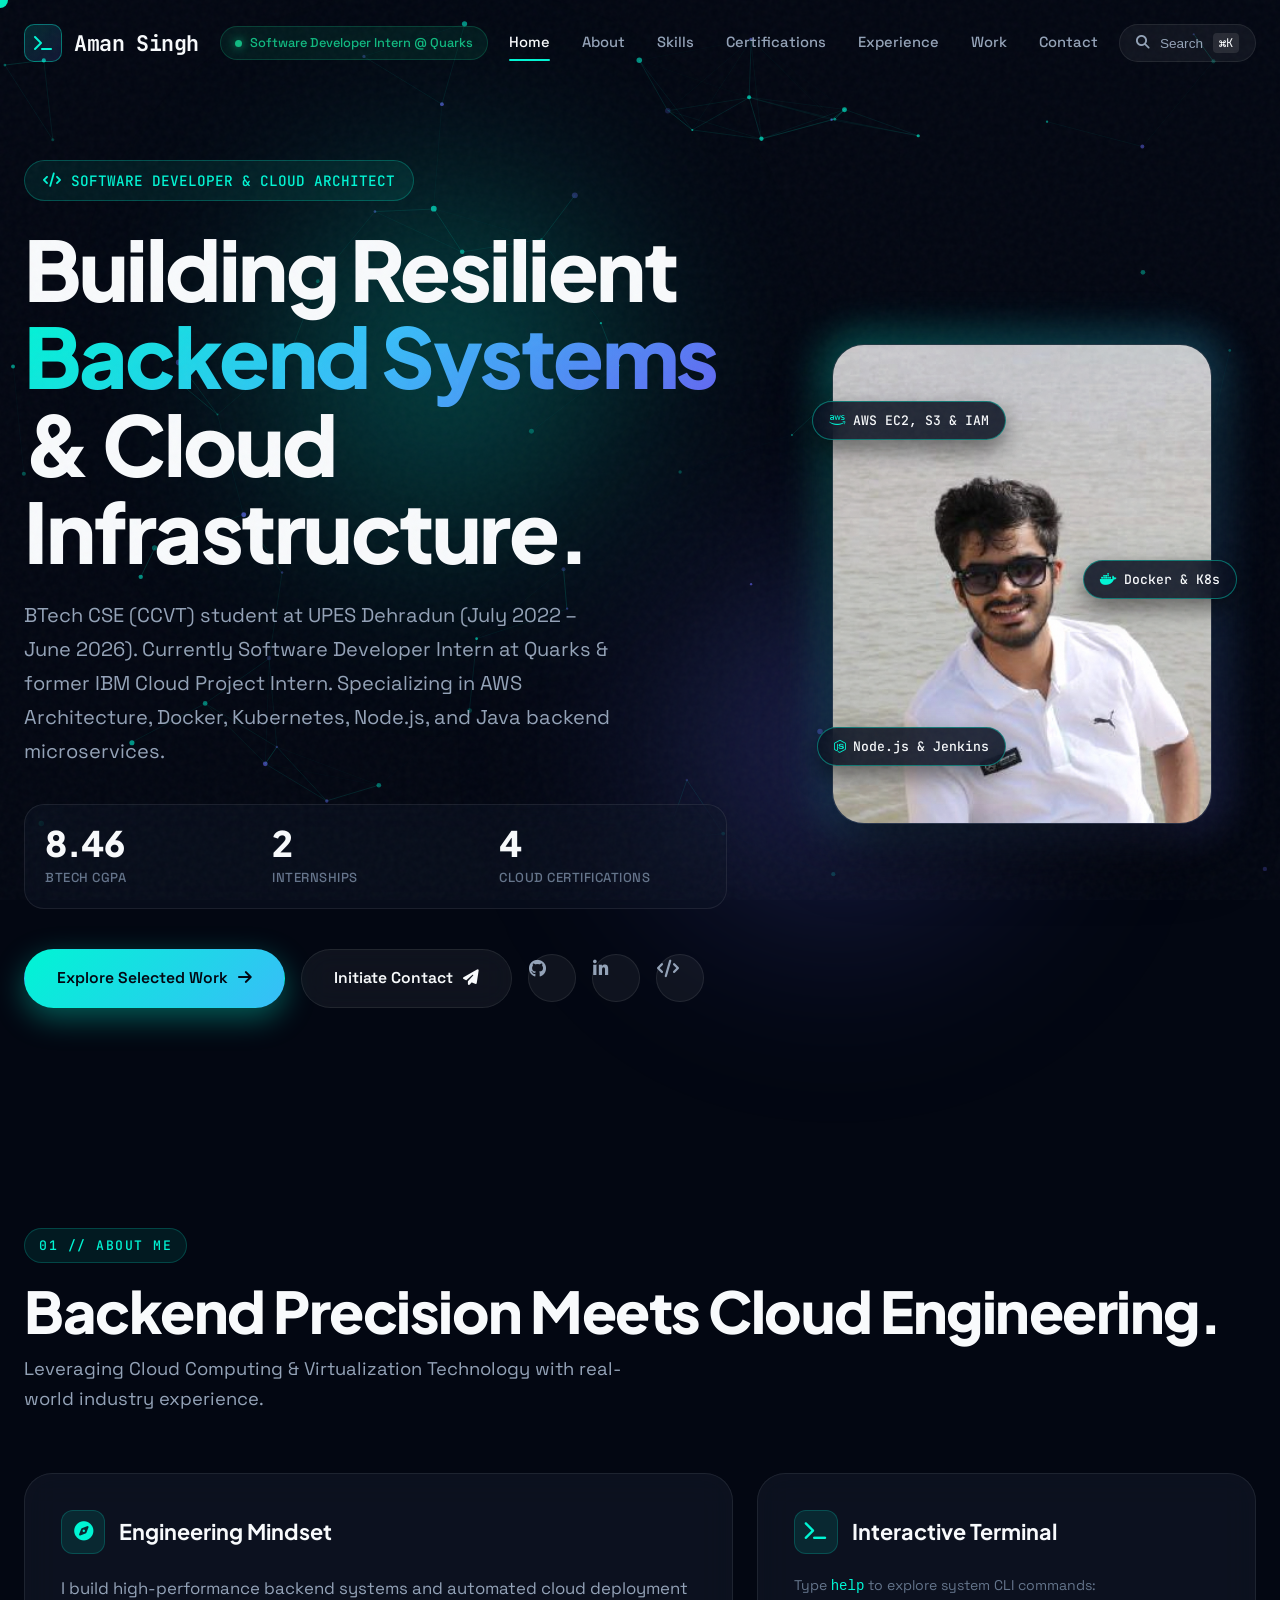
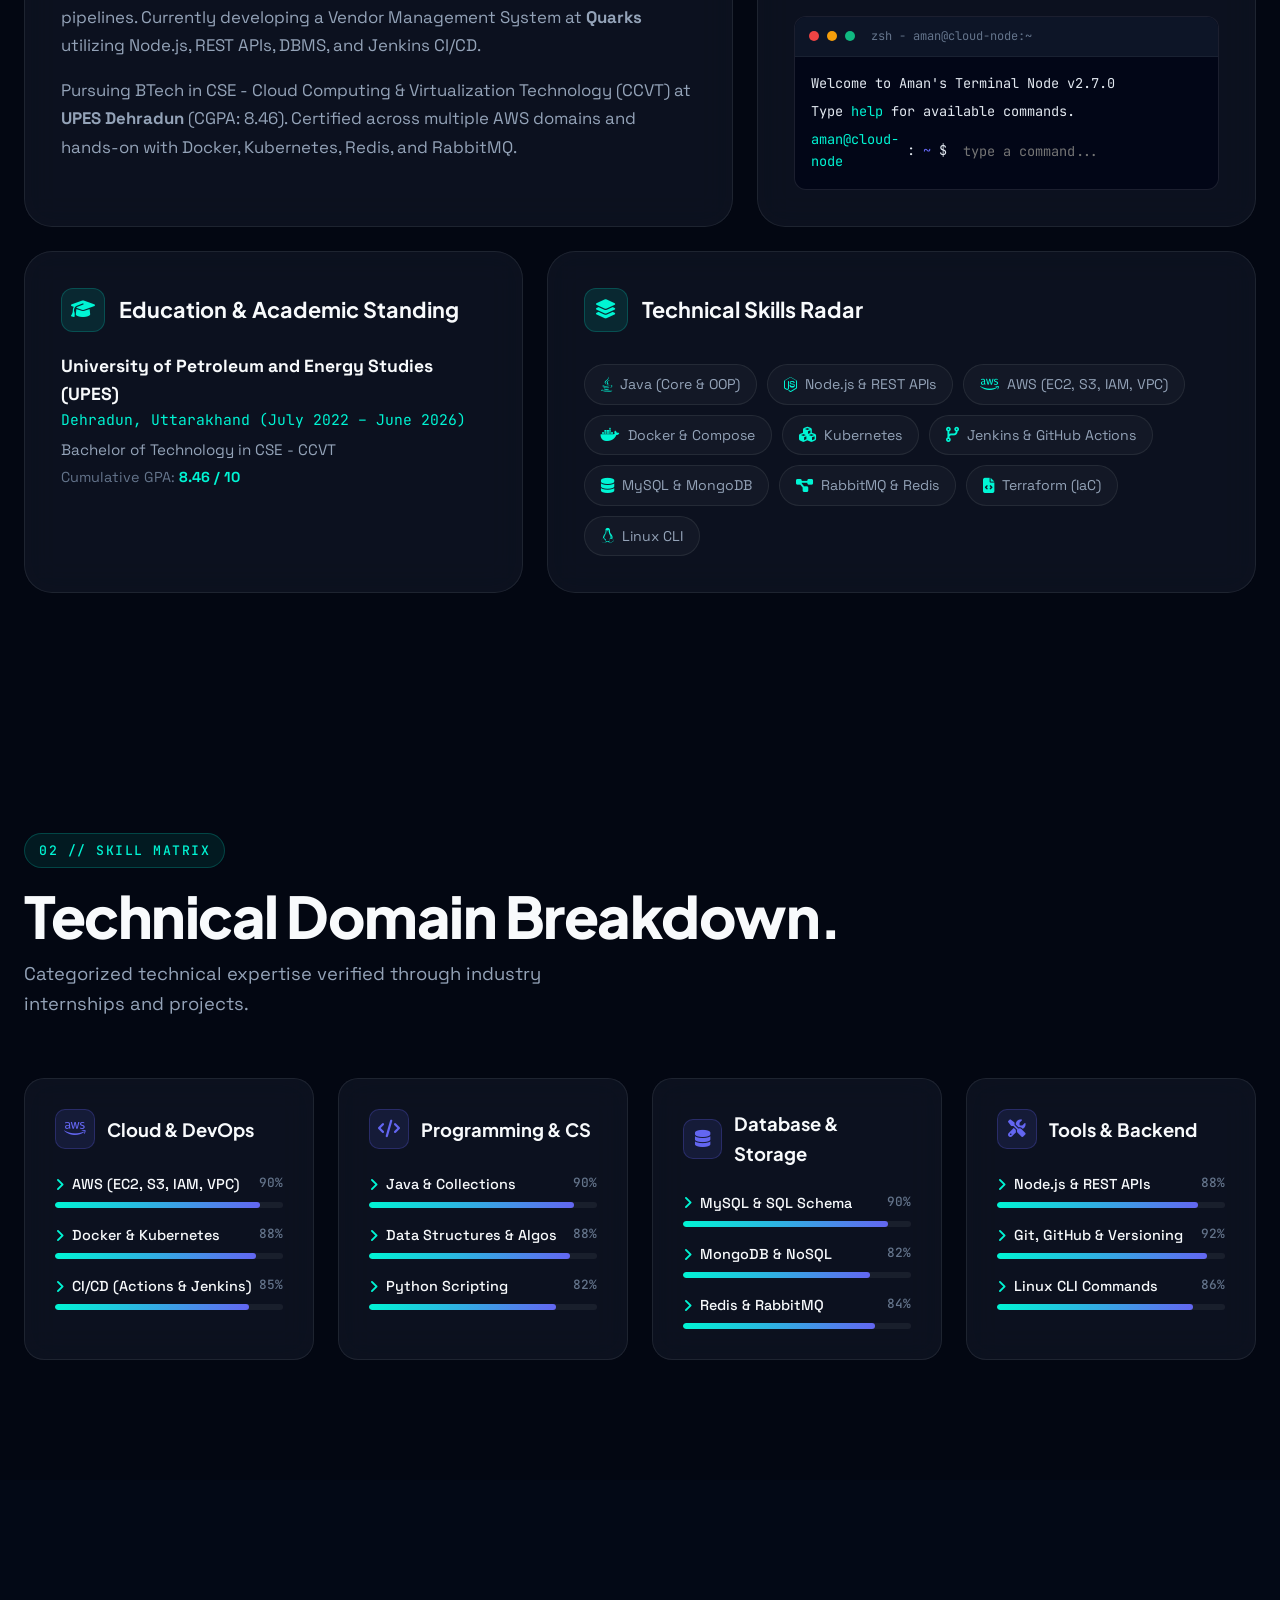
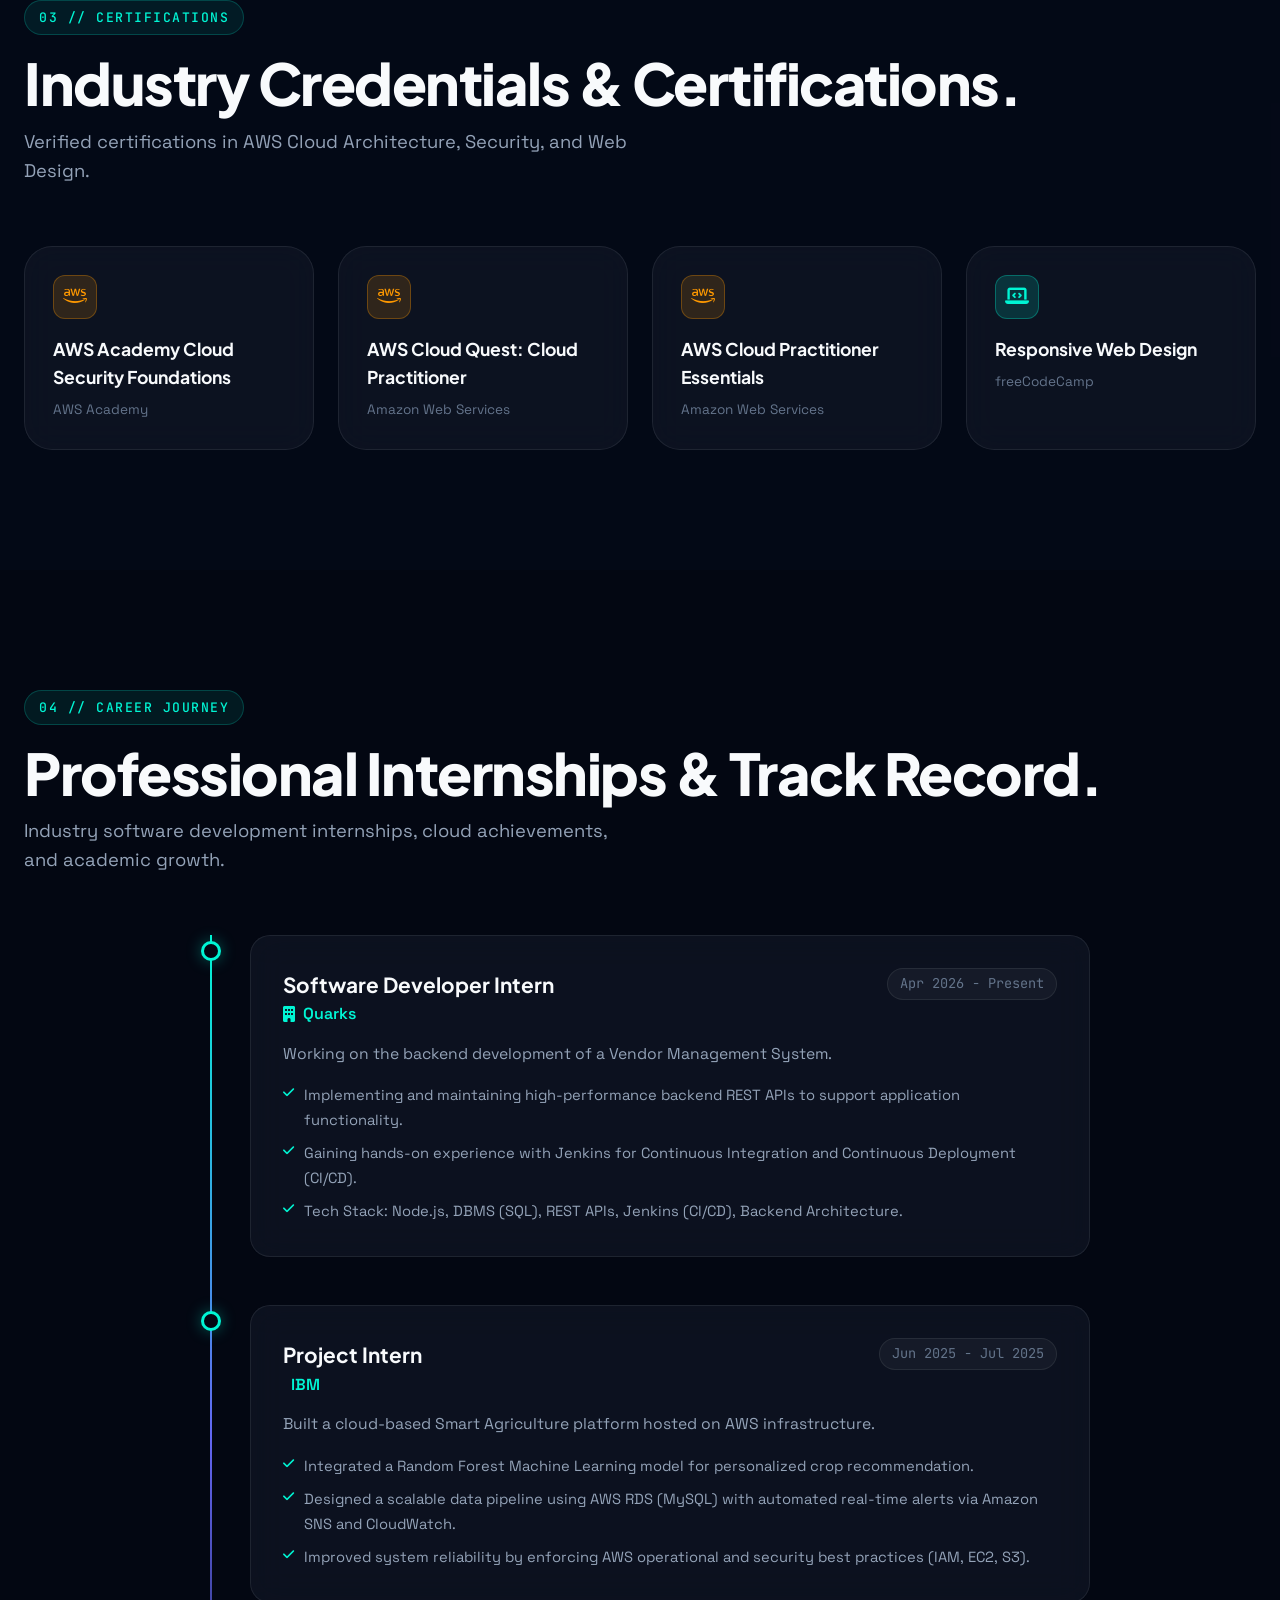
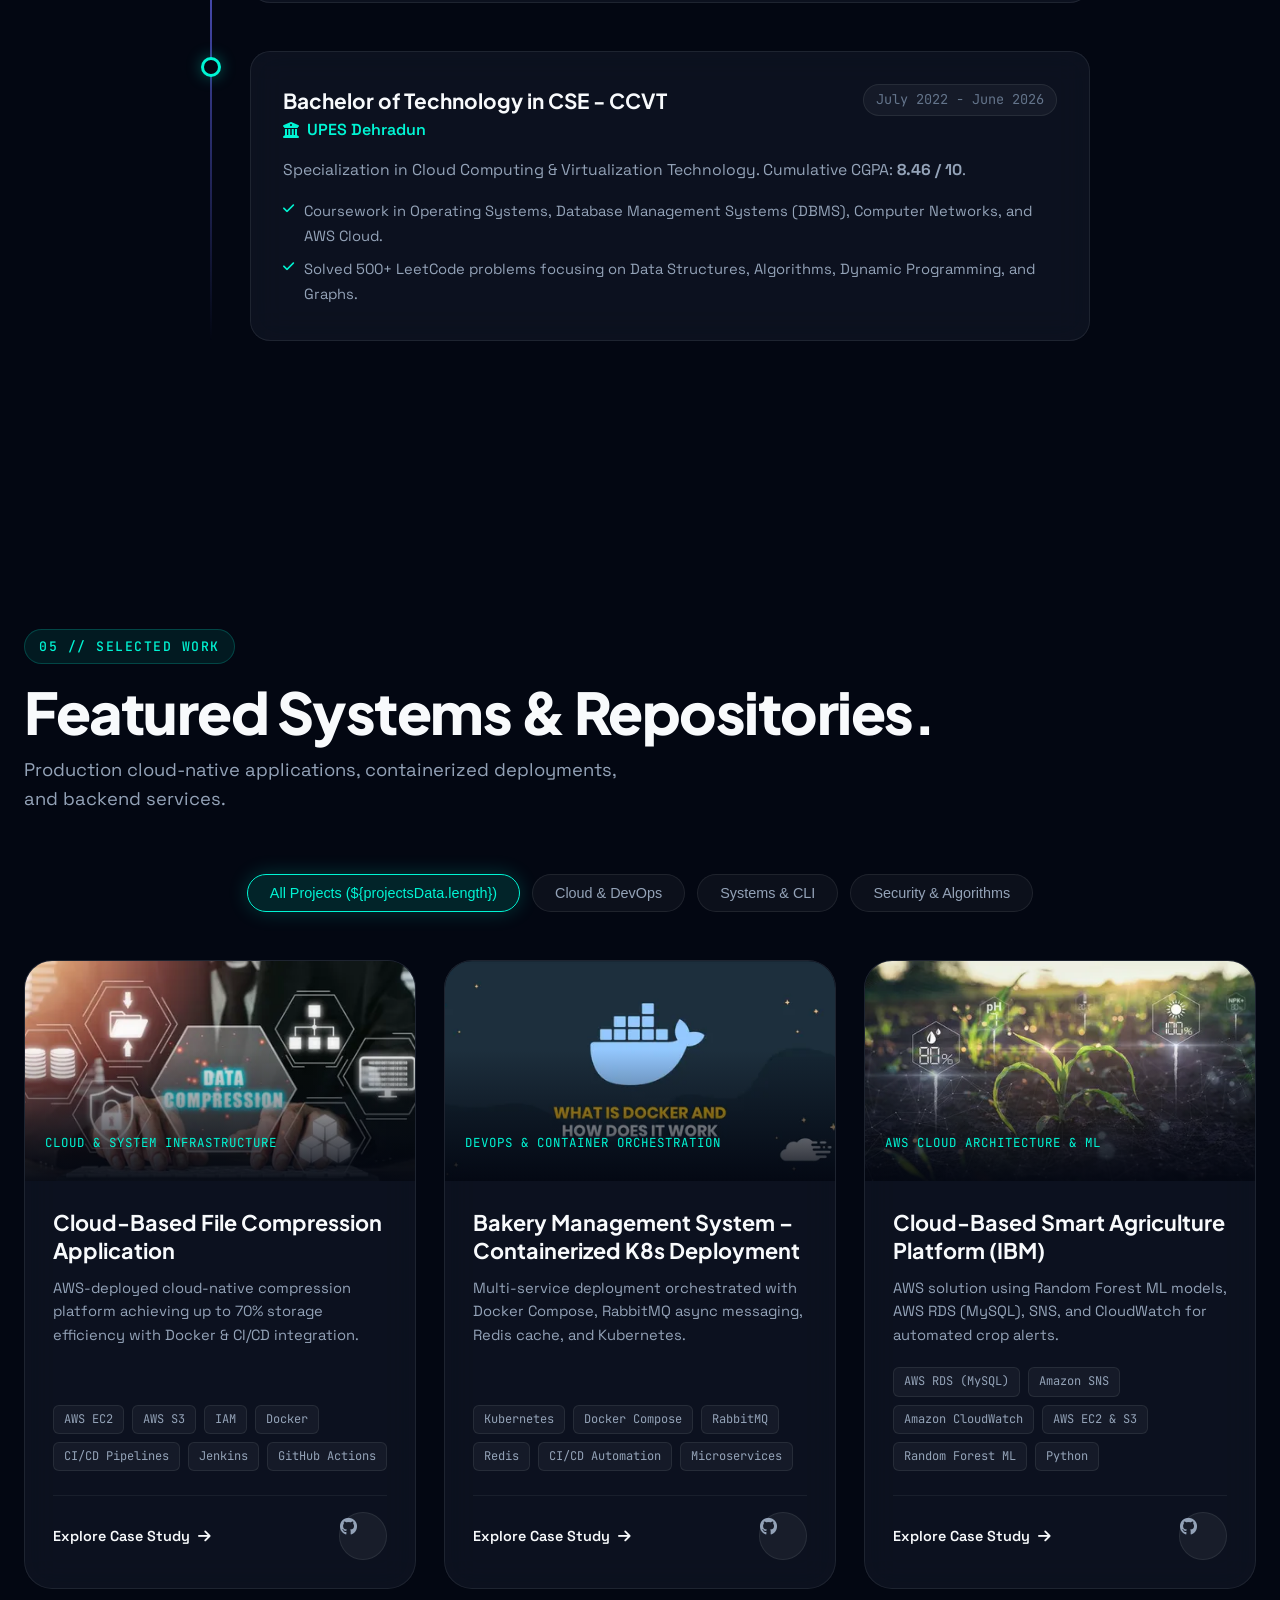
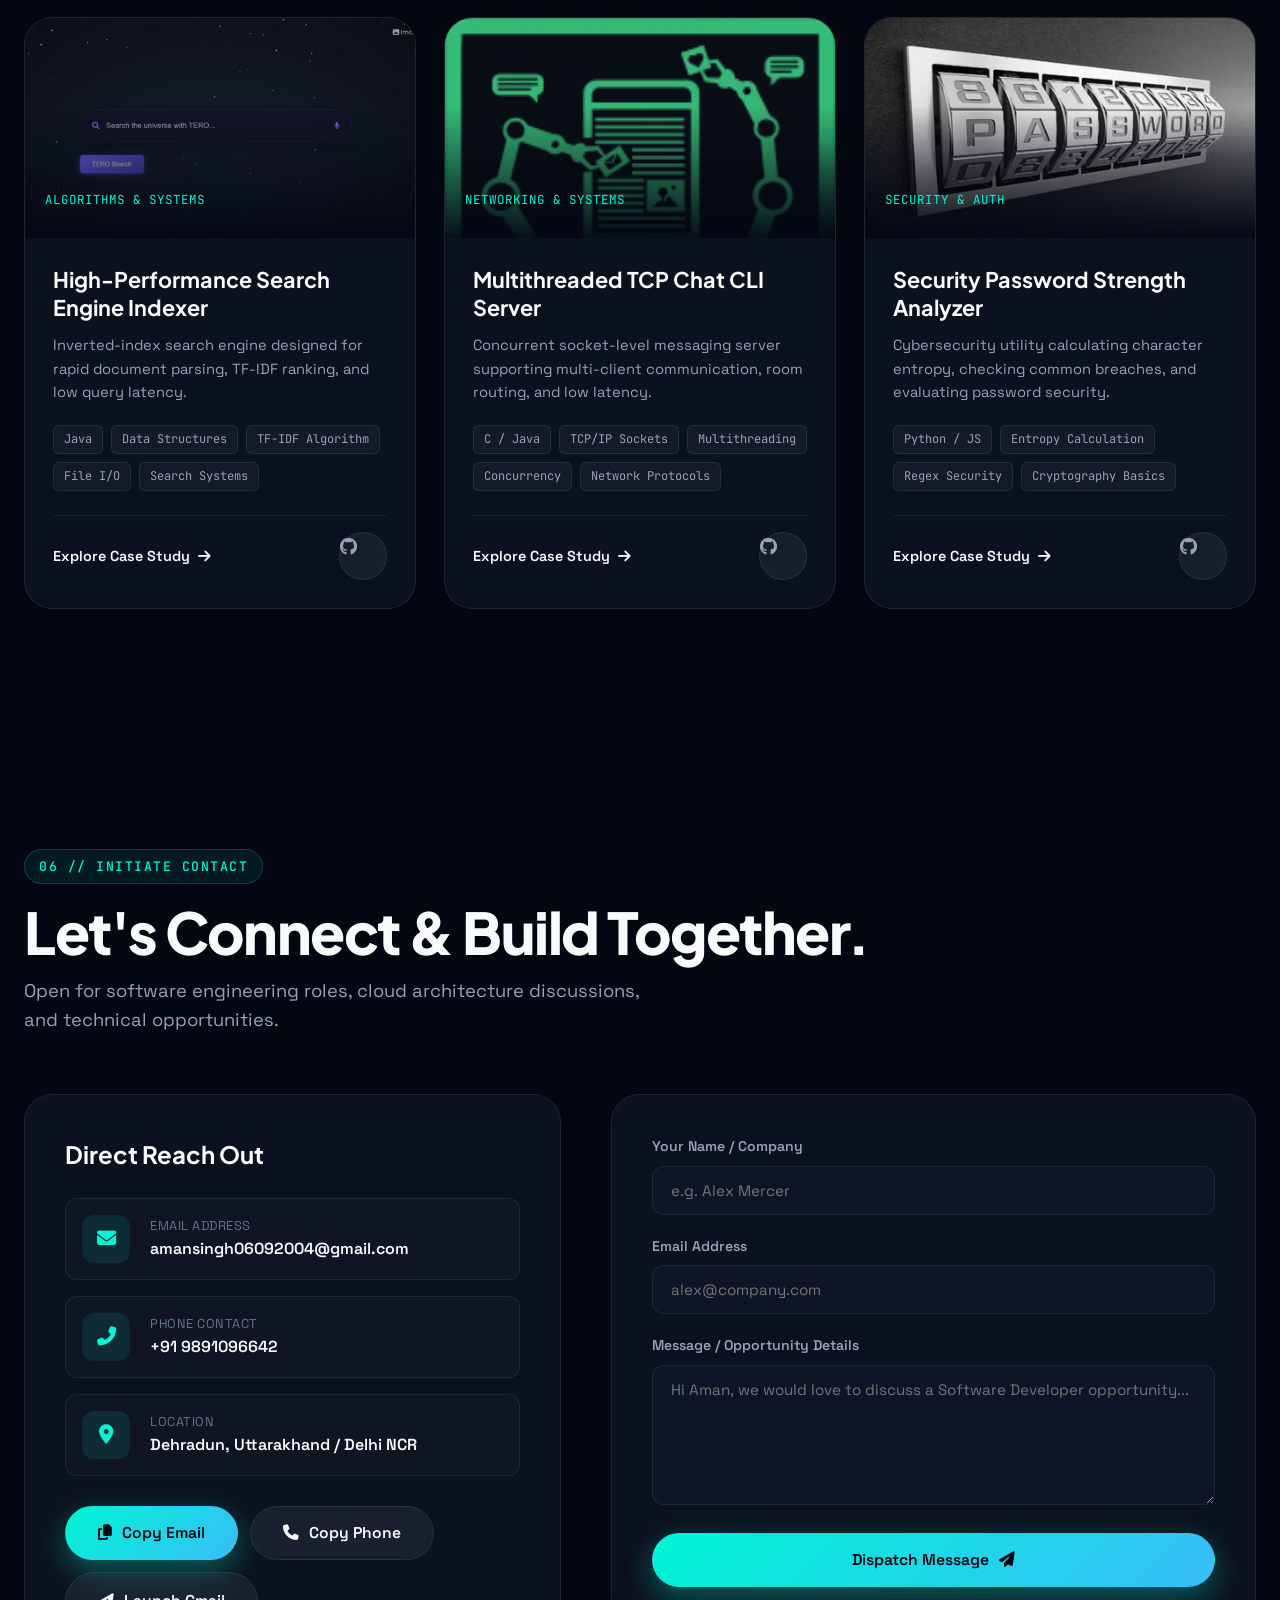
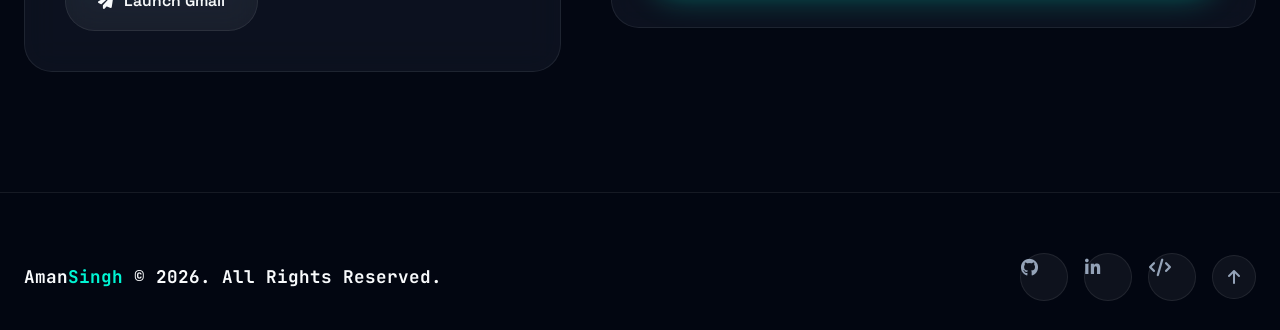
==== commit 84bfb16b: "updated portfolio" ====
--- a/index.html
+++ b/index.html
@@ -3,1384 +3,737 @@
 <head>
     <meta charset="UTF-8">
     <meta name="viewport" content="width=device-width, initial-scale=1.0">
-    <title>Aman Singh | Cloud Engineer</title>
-    <link rel="stylesheet" href="https://cdnjs.cloudflare.com/ajax/libs/font-awesome/6.0.0-beta3/css/all.min.css">
-    <link href="https://fonts.googleapis.com/css2?family=Space+Grotesk:wght@300;400;500;600;700&family=JetBrains+Mono:wght@400;500&display=swap" rel="stylesheet">
-    <style>
-        :root {
-            --primary: #00f5d4;
-            --primary-dark: #00b8a0;
-            --secondary: #0a192f;
-            --secondary-light: #172a45;
-            --accent: #f15bb5;
-            --accent-dark: #c04b8f;
-            --light: #e6f1ff;
-            --dark: #000103;
-            --text: #ccd6f6;
-            --text-light: #ffffff;
-            --text-dark: #8892b0;
-            --success: #4ade80;
-            --warning: #ffcc00;
-            --error: #f87171;
-            --transition: all 0.4s cubic-bezier(0.645, 0.045, 0.355, 1);
-            --gradient: linear-gradient(135deg, var(--primary), var(--accent));
-        }
-
-        * {
-            margin: 0;
-            padding: 0;
-            box-sizing: border-box;
-        }
-
-        body {
-            font-family: 'Space Grotesk', sans-serif;
-            background-color: var(--dark);
-            color: var(--text);
-            line-height: 1.6;
-            overflow-x: hidden;
-            scroll-behavior: smooth;
-        }
-
-        ::selection {
-            background-color: var(--primary);
-            color: var(--dark);
-        }
-
-        .container {
-            max-width: 1200px;
-            margin: 0 auto;
-            padding: 0 20px;
-        }
-
-        /* Navigation */
-        nav {
-            position: fixed;
-            top: 0;
-            left: 0;
-            width: 100%;
-            padding: 20px 0;
-            z-index: 1000;
-            background: rgba(10, 25, 47, 0.9);
-            backdrop-filter: blur(10px);
-            transition: var(--transition);
-        }
-
-        nav.scrolled {
-            padding: 15px 0;
-            background: rgba(10, 25, 47, 0.98);
-            box-shadow: 0 10px 30px rgba(0, 0, 0, 0.3);
-        }
-
-        .nav-container {
-            display: flex;
-            justify-content: space-between;
-            align-items: center;
-        }
-
-        .logo {
-            font-size: 1.8rem;
-            font-weight: 700;
-            color: var(--light);
-            text-decoration: none;
-            font-family: 'JetBrains Mono', monospace;
-            letter-spacing: 1px;
-            display: flex;
-            align-items: center;
-            gap: 10px;
-        }
-
-        .logo span {
-            color: var(--primary);
-            font-weight: 800;
-        }
-
-        .logo-icon {
-            color: var(--accent);
-            font-size: 1.5rem;
-        }
-
-        .nav-links {
-            display: flex;
-            gap: 30px;
-        }
-
-        .nav-links a {
-            color: var(--text);
-            text-decoration: none;
-            font-weight: 500;
-            position: relative;
-            padding: 5px 0;
-            font-size: 1.1rem;
-            transition: var(--transition);
-        }
-
-        .nav-links a::before {
-            content: '';
-            position: absolute;
-            bottom: 0;
-            left: 0;
-            width: 0;
-            height: 2px;
-            background: var(--primary);
-            transition: var(--transition);
-        }
-
-        .nav-links a:hover {
-            color: var(--primary);
-        }
-
-        .nav-links a:hover::before {
-            width: 100%;
-        }
-
-        .nav-links a.active {
-            color: var(--primary);
-        }
-
-        .nav-links a.active::before {
-            width: 100%;
-        }
-
-        .menu-toggle {
-            display: none;
-            cursor: pointer;
-            font-size: 1.5rem;
-            color: var(--light);
-            z-index: 1001;
-        }
-
-        /* Hero Section */
-        .hero {
-            min-height: 100vh;
-            display: flex;
-            align-items: center;
-            padding: 150px 0 100px;
-            position: relative;
-            overflow: hidden;
-        }
-
-        .hero-bg {
-            position: absolute;
-            top: 0;
-            left: 0;
-            width: 100%;
-            height: 100%;
-            z-index: -1;
-            overflow: hidden;
-        }
-
-        .hero-bg-particle {
-            position: absolute;
-            border-radius: 50%;
-            background: var(--primary);
-            opacity: 0.1;
-            filter: 1px;
-            animation: float 15s infinite linear;
-        }
-
-        .tech-icon {
-            position: absolute;
-            font-size: 1.5rem;
-            opacity: 0.2;
-            z-index: -1;
-            animation: floatTech 20s infinite linear;
-        }
-
-        @keyframes float {
-            0% { transform: translate(0, 0); }
-            50% { transform: translate(100px, 100px); }
-            100% { transform: translate(0, 0); }
-        }
-
-        @keyframes floatTech {
-            0% { transform: translate(0, 0) rotate(0deg); }
-            50% { transform: translate(200px, 150px) rotate(180deg); }
-            100% { transform: translate(0, 0) rotate(360deg); }
-        }
-
-        .hero-content {
-            display: flex;
-            align-items: center;
-            gap: 50px;
-            position: relative;
-        }
-
-        .profile-picture {
-            width: 300px;
-            height: 300px;
-            border-radius: 10px;
-            overflow: hidden;
-            box-shadow: 0 20px 30px rgba(0, 0, 0, 0.4);
-            transform: perspective(1000px) rotateY(-10deg);
-            transition: var(--transition);
-            position: relative;
-            border: 3px solid var(--primary);
-            z-index: 2;
-        }
-
-        .profile-picture::before {
-            content: '';
-            position: absolute;
-            top: 0;
-            left: 0;
-            width: 100%;
-            height: 100%;
-            background: var(--gradient);
-            opacity: 0;
-            transition: var(--transition);
-            z-index: 1;
-        }
-
-        .profile-picture:hover::before {
-            opacity: 0.2;
-        }
-
-        .profile-picture:hover {
-            transform: perspective(1000px) rotateY(0deg) scale(1.05);
-            box-shadow: 0 30px 50px rgba(0, 0, 0, 0.5);
-        }
-
-        .profile-picture img {
-            width: 100%;
-            height: 100%;
-            object-fit: cover;
-            filter: grayscale(20%) contrast(110%);
-            transition: var(--transition);
-        }
-
-        .profile-picture:hover img {
-            filter: grayscale(0%) contrast(100%);
-        }
-
-        .intro-text {
-            position: relative;
-            z-index: 2;
-        }
-
-        .intro-text .greeting {
-            font-family: 'JetBrains Mono', monospace;
-            color: var(--primary);
-            margin-bottom: 20px;
-            font-size: 1.2rem;
-            display: block;
-            animation: fadeIn 1s ease;
-        }
-
-        .intro-text h1 {
-            font-size: 4rem;
-            font-weight: 700;
-            margin-bottom: 20px;
-            color: var(--light);
-            line-height: 1.2;
-            letter-spacing: -1px;
-            position: relative;
-            animation: slideIn 1s ease;
-        }
-
-        .intro-text h1 span {
-            color: var(--primary);
-        }
-
-        .intro-text h2 {
-            font-size: 2.5rem;
-            font-weight: 600;
-            margin-bottom: 30px;
-            color: var(--text-dark);
-            animation: fadeIn 1.5s ease;
-        }
-
-        .intro-text p {
-            font-size: 1.1rem;
-            margin-bottom: 30px;
-            max-width: 500px;
-            color: var(--text-dark);
-            animation: fadeIn 2s ease;
-        }
-
-        .social-links {
-            display: flex;
-            gap: 15px;
-            margin-top: 40px;
-            animation: fadeIn 2.5s ease;
-        }
-
-        .social-link {
-            width: 45px;
-            height: 45px;
-            border-radius: 50%;
-            background: rgba(100, 255, 218, 0.1);
-            display: flex;
-            align-items: center;
-            justify-content: center;
-            color: var(--primary);
-            font-size: 1.1rem;
-            transition: var(--transition);
-            border: 1px solid var(--primary);
-        }
-
-        .social-link:hover {
-            transform: translateY(-5px);
-            background: var(--primary);
-            color: var(--secondary);
-            box-shadow: 0 10px 20px rgba(0, 245, 212, 0.3);
-        }
-
-        .scroll-down {
-            position: absolute;
-            bottom: 30px;
-            left: 50%;
-            transform: translateX(-50%);
-            display: flex;
-            flex-direction: column;
-            align-items: center;
-            color: var(--primary);
-            font-size: 0.9rem;
-            text-decoration: none;
-            transition: var(--transition);
-            animation: bounce 2s infinite;
-        }
-
-        .scroll-down:hover {
-            color: var(--accent);
-        }
-
-        @keyframes bounce {
-            0%, 20%, 50%, 80%, 100% { transform: translateY(0) translateX(-50%); }
-            40% { transform: translateY(-10px) translateX(-50%); }
-            60% { transform: translateY(-5px) translateX(-50%); }
-        }
-
-        @keyframes fadeIn {
-            from { opacity: 0; }
-            to { opacity: 1; }
-        }
-
-        @keyframes slideIn {
-            from { transform: translateY(20px); opacity: 0; }
-            to { transform: translateY(0); opacity: 1; }
-        }
-
-        /* About Section */
-        .section {
-            padding: 100px 0;
-            position: relative;
-        }
-
-        .section-title {
-            font-size: 2.5rem;
-            font-weight: 700;
-            margin-bottom: 60px;
-            position: relative;
-            display: inline-block;
-            color: var(--light);
-        }
-
-        .section-title::after {
-            content: '';
-            position: absolute;
-            bottom: -10px;
-            left: 0;
-            width: 70px;
-            height: 3px;
-            background: var(--primary);
-            transition: var(--transition);
-        }
-
-        .section-title:hover::after {
-            width: 100px;
-        }
-
-        .about-content {
-            display: grid;
-            grid-template-columns: 3fr 2fr;
-            gap: 50px;
-        }
-
-        .about-text p {
-            margin-bottom: 20px;
-            font-size: 1rem;
-            color: var(--text-dark);
-            line-height: 1.8;
-            position: relative;
-            padding-left: 20px;
-        }
-
-        .about-text p::before {
-            content: '▹';
-            position: absolute;
-            left: 0;
-            color: var(--primary);
-        }
-
-        .skills-container {
-            display: grid;
-            grid-template-columns: repeat(3, 1fr);
-            gap: 20px;
-        }
-
-        .skill-item {
-            background: var(--dark);
-            padding: 15px;
-            border-radius: 5px;
-            transition: var(--transition);
-            border: 1px solid rgba(100, 255, 218, 0.1);
-            position: relative;
-            overflow: hidden;
-        }
-
-        .skill-item:hover {
-            transform: translateY(-5px);
-            box-shadow: 0 5px 15px rgba(0, 0, 0, 0.2);
-        }
-
-        .skill-name {
-            display: flex;
-            justify-content: space-between;
-            margin-bottom: 10px;
-            font-size: 0.9rem;
-            color: var(--primary);
-            font-family: 'JetBrains Mono', monospace;
-        }
-
-        .skill-bar {
-            height: 5px;
-            background: rgba(100, 255, 218, 0.1);
-            border-radius: 3px;
-            overflow: hidden;
-        }
-
-        .skill-progress {
-            height: 100%;
-            background: var(--primary);
-            border-radius: 3px;
-            position: relative;
-            transition: width 1s ease;
-        }
-
-        .skill-progress::after {
-            content: '';
-            position: absolute;
-            top: 0;
-            left: 0;
-            width: 100%;
-            height: 100%;
-            background: linear-gradient(90deg, 
-                            rgba(255, 255, 255, 0.1), 
-                            rgba(255, 255, 255, 0.3), 
-                            rgba(255, 255, 255, 0.1));
-            animation: shine 2s infinite;
-        }
-
-        @keyframes shine {
-            0% { transform: translateX(-100%); }
-            100% { transform: translateX(100%); }
-        }
-
-        /* Internship Section */
-        .internship {
-            background: var(--dark);
-            position: relative;
-            overflow: hidden;
-        }
-
-        .internship-item {
-            background: var(--secondary);
-            padding: 30px;
-            border-radius: 10px;
-            margin-bottom: 20px;
-            transition: var(--transition);
-            border-left: 3px solid var(--primary);
-        }
-
-        .internship-item:hover {
-            transform: translateY(-5px);
-            box-shadow: 0 10px 30px rgba(0, 0, 0, 0.3);
-        }
-
-        .internship-header {
-            display: flex;
-            justify-content: space-between;
-            margin-bottom: 15px;
-            align-items: center;
-        }
-
-        .internship-title {
-            font-size: 1.3rem;
-            color: var(--light);
-            font-weight: 600;
-        }
-
-        .internship-company {
-            font-size: 1rem;
-            color: var(--primary);
-            font-weight: 500;
-        }
-
-        .internship-date {
-            background: rgba(0, 245, 212, 0.1);
-            color: var(--primary);
-            padding: 5px 10px;
-            border-radius: 5px;
-            font-size: 0.8rem;
-            font-weight: 500;
-        }
-
-        .internship-description {
-            margin-bottom: 15px;
-            color: var(--text-dark);
-            line-height: 1.8;
-            font-size: 0.95rem;
-        }
-
-        .internship-skills {
-            display: flex;
-            flex-wrap: wrap;
-            gap: 10px;
-        }
-
-        .skill-tag {
-            background: rgba(241, 91, 181, 0.1);
-            color: var(--accent);
-            padding: 3px 10px;
-            border-radius: 5px;
-            font-size: 0.8rem;
-            font-weight: 500;
-        }
-
-        /* Projects Section */
-        .projects {
-            position: relative;
-        }
-
-        .projects-grid {
-            display: grid;
-            grid-template-columns: repeat(auto-fill, minmax(280px, 1fr));
-            gap: 25px;
-        }
-
-        .project-card {
-            background: var(--secondary-light);
-            border-radius: 10px;
-            overflow: hidden;
-            transition: var(--transition);
-            position: relative;
-            cursor: pointer;
-            height: 350px;
-            display: flex;
-            flex-direction: column;
-        }
-
-        .project-card:hover {
-            transform: translateY(-10px);
-            box-shadow: 0 15px 30px rgba(0, 0, 0, 0.4);
-        }
-
-        .project-image {
-            height: 500px;
-            background: var(--dark);
-            position: relative;
-            overflow: hidden;
-        }
-
-        .project-image img {
-            width: 100%;
-            height: 100%;
-            object-fit: cover;
-            transition: var(--transition);
-        }
-
-        .project-card:hover .project-image img {
-            transform: scale(1.1);
-        }
-
-        .project-image::before {
-            content: '';
-            position: absolute;
-            top: 0;
-            left: 0;
-            width: 100%;
-            height: 100%;
-            background: linear-gradient(to bottom, transparent, rgba(10, 25, 47, 0.9));
-            z-index: 1;
-        }
-
-        .project-content {
-            padding: 20px;
-            flex: 1;
-            display: flex;
-            flex-direction: column;
-        }
-
-        .project-title {
-            font-size: 1.2rem;
-            margin-bottom: 10px;
-            color: var(--light);
-            font-weight: 600;
-        }
-
-        .project-description {
-            margin-bottom: 15px;
-            color: var(--text-dark);
-            line-height: 1.6;
-            font-size: 0.9rem;
-            flex: 1;
-        }
-
-        .project-link {
-            display: inline-flex;
-            align-items: center;
-            gap: 8px;
-            color: var(--primary);
-            text-decoration: none;
-            font-weight: 500;
-            transition: var(--transition);
-            font-size: 0.9rem;
-        }
-
-        .project-link:hover {
-            color: var(--accent);
-        }
-
-        /* Contact Section */
-        .contact {
-            background: var(--dark);
-            position: relative;
-            overflow: hidden;
-        }
-
-        .contact-info {
-            max-width: 600px;
-            margin: 0 auto;
-            text-align: center;
-        }
-
-        .contact-card {
-            background: var(--secondary-light);
-            padding: 30px;
-            border-radius: 10px;
-            margin-bottom: 30px;
-            transition: var(--transition);
-            border: 1px solid var(--primary);
-        }
-
-        .contact-card:hover {
-            transform: translateY(-5px);
-            box-shadow: 0 10px 30px rgba(0, 0, 0, 0.3);
-        }
-
-        .contact-text {
-            font-size: 1rem;
-            margin-bottom: 20px;
-            color: var(--text-dark);
-            line-height: 1.8;
-        }
-
-        .btn {
-            display: inline-flex;
-            align-items: center;
-            justify-content: center;
-            gap: 10px;
-            padding: 15px 30px;
-            background: transparent;
-            color: var(--primary);
-            border: 1px solid var(--primary);
-            border-radius: 5px;
-            font-weight: 600;
-            font-size: 1rem;
-            cursor: pointer;
-            text-decoration: none;
-            transition: var(--transition);
-            position: relative;
-            overflow: hidden;
-            z-index: 1;
-        }
-
-        .btn::before {
-            content: '';
-            position: absolute;
-            top: 0;
-            left: 0;
-            width: 100%;
-            height: 100%;
-            background: var(--primary);
-            opacity: 0;
-            transition: var(--transition);
-            z-index: -1;
-        }
-
-        .btn:hover {
-            color: var(--secondary);
-            transform: translateY(-5px);
-            box-shadow: 0 10px 20px rgba(0, 245, 212, 0.3);
-        }
-
-        .btn:hover::before {
-            opacity: 1;
-        }
-
-        /* Footer */
-        footer {
-            padding: 50px 0;
-            text-align: center;
-            background: var(--dark);
-            position: relative;
-        }
-
-        footer::before {
-            content: '';
-            position: absolute;
-            top: 0;
-            left: 0;
-            width: 100%;
-            height: 3px;
-            background: var(--gradient);
-        }
-
-        .footer-text {
-            margin-bottom: 20px;
-            font-size: 1rem;
-            color: var(--text-dark);
-        }
-
-        .footer-links {
-            display: flex;
-            justify-content: center;
-            gap: 25px;
-            margin-bottom: 25px;
-        }
-
-        .footer-link {
-            color: var(--text-dark);
-            text-decoration: none;
-            transition: var(--transition);
-            font-size: 0.9rem;
-        }
-
-        .footer-link:hover {
-            color: var(--primary);
-        }
-
-        .copyright {
-            font-size: 0.8rem;
-            color: var(--text-dark);
-        }
-
-        /* Responsive */
-        @media (max-width: 1200px) {
-            .hero-content {
-                gap: 40px;
-            }
-            
-            .profile-picture {
-                width: 280px;
-                height: 280px;
-            }
-            
-            .intro-text h1 {
-                font-size: 3.5rem;
-            }
-            
-            .intro-text h2 {
-                font-size: 2rem;
-            }
-        }
-
-        @media (max-width: 992px) {
-            .hero-content {
-                flex-direction: column;
-                text-align: center;
-            }
-
-            .profile-picture {
-                margin-bottom: 50px;
-                transform: perspective(1000px) rotateY(0deg);
-            }
-
-            .about-content {
-                grid-template-columns: 1fr;
-            }
-            
-            .skills-container {
-                margin-top: 30px;
-                grid-template-columns: repeat(3, 1fr);
-            }
-            
-            .nav-links {
-                position: fixed;
-                top: 0;
-                right: -100%;
-                width: 80%;
-                max-width: 300px;
-                height: 100vh;
-                background: var(--secondary-light);
-                flex-direction: column;
-                align-items: center;
-                justify-content: center;
-                gap: 30px;
-                transition: var(--transition);
-                z-index: 1000;
-                box-shadow: -5px 0 30px rgba(0, 0, 0, 0.3);
-            }
-            
-            .nav-links.active {
-                right: 0;
-            }
-            
-            .menu-toggle {
-                display: block;
-                z-index: 1001;
-            }
-            
-            .close-menu {
-                position: absolute;
-                top: 25px;
-                right: 25px;
-                font-size: 1.5rem;
-                color: var(--light);
-                cursor: pointer;
-            }
-        }
-
-        @media (max-width: 768px) {
-            .intro-text h1 {
-                font-size: 2.8rem;
-            }
-            
-            .intro-text h2 {
-                font-size: 1.6rem;
-            }
-            
-            .section-title {
-                font-size: 2rem;
-            }
-            
-            .projects-grid {
-                grid-template-columns: 1fr;
-            }
-            
-            .profile-picture {
-                width: 250px;
-                height: 250px;
-            }
-            
-            .skills-container {
-                grid-template-columns: repeat(2, 1fr);
-            }
-        }
-
-        @media (max-width: 576px) {
-            .intro-text h1 {
-                font-size: 2.2rem;
-            }
-            
-            .intro-text p {
-                font-size: 1rem;
-            }
-            
-            .section {
-                padding: 70px 0;
-            }
-            
-            .section-title {
-                font-size: 1.8rem;
-            }
-            
-            .internship-item {
-                padding: 20px;
-            }
-            
-            .internship-title {
-                font-size: 1.1rem;
-            }
-            
-            .internship-company {
-                font-size: 0.9rem;
-            }
-            
-            .btn {
-                padding: 12px 25px;
-                font-size: 0.9rem;
-            }
-
-            .skills-container {
-                grid-template-columns: repeat(2, 1fr);
-            }
-
-            .internship-header {
-                flex-direction: column;
-                align-items: flex-start;
-                gap: 10px;
-            }
-
-            .internship-date {
-                align-self: flex-start;
-            }
-        }
-    </style>
+    <title>Aman Singh | Software Developer & Cloud Engineer</title>
+    <meta name="description" content="Portfolio of Aman Singh - BTech CSE (CCVT) Student @ UPES Dehradun, Software Developer Intern @ Quarks, former IBM Cloud Intern. Specializing in AWS, Docker, Kubernetes, Node.js, Java, and Distributed Systems.">
+    <meta name="keywords" content="Aman Singh, Software Developer, Cloud Engineer, DevOps Intern, Quarks, IBM Intern, UPES Dehradun, AWS, Docker, Kubernetes, Java, Node.js">
+    <meta name="author" content="Aman Singh">
+    
+    <!-- OpenGraph / Social Media -->
+    <meta property="og:type" content="website">
+    <meta property="og:title" content="Aman Singh | Software Developer & Cloud Engineer">
+    <meta property="og:description" content="Software Developer Intern @ Quarks | BTech CSE-CCVT @ UPES Dehradun (CGPA 8.46). Building resilient cloud infrastructure & backend APIs.">
+    <meta property="og:image" content="Images/Profile.jpeg">
+
+    <!-- Fonts & Icons -->
+    <link rel="stylesheet" href="https://cdnjs.cloudflare.com/ajax/libs/font-awesome/6.4.0/css/all.min.css">
+    <link href="https://fonts.googleapis.com/css2?family=JetBrains+Mono:wght@400;500;600&family=Plus+Jakarta+Sans:wght@400;500;600;700;800&family=Space+Grotesk:wght@400;500;600;700&display=swap" rel="stylesheet">
+    
+    <!-- Custom Design System Stylesheet -->
+    <link rel="stylesheet" href="css/styles.css">
 </head>
 <body>
+    <!-- Grain Filter Overlay -->
+    <div class="grain-overlay"></div>
+
+    <!-- Interactive Particle Constellation Canvas -->
+    <canvas id="particle-canvas"></canvas>
+
+    <!-- Custom Cursor Follower -->
+    <div id="custom-cursor"></div>
+    <div id="custom-cursor-follower"></div>
+
+    <!-- Notification Toast Container -->
+    <div id="toast-container"></div>
+
+    <!-- Header & Navigation Bar -->
     <nav>
         <div class="container nav-container">
-            <a href="#" class="logo">
-                <i class="fas fa-terminal logo-icon"></i>
+            <a href="#home" class="logo">
+                <div class="logo-badge">
+                    <i class="fas fa-terminal"></i>
+                </div>
                 Aman<span>Singh</span>
             </a>
+
+            <div class="status-badge">
+                <span class="status-dot"></span>
+                <span>Software Developer Intern @ Quarks</span>
+            </div>
+
             <div class="nav-links">
                 <a href="#home" class="active">Home</a>
                 <a href="#about">About</a>
-                <a href="#internship">Internship</a>
-                <a href="#projects">Projects</a>
+                <a href="#skills">Skills</a>
+                <a href="#certs">Certifications</a>
+                <a href="#experience">Experience</a>
+                <a href="#projects">Work</a>
                 <a href="#contact">Contact</a>
-                <i class="fas fa-times close-menu"></i>
-            </div>
-            <div class="menu-toggle">
-                <i class="fas fa-bars"></i>
+            </div>
+
+            <div class="nav-actions">
+                <button class="cmd-trigger cmd-trigger-btn" title="Open Command Palette (Ctrl + K)">
+                    <i class="fas fa-search"></i>
+                    <span>Search</span>
+                    <span class="cmd-kbd">⌘K</span>
+                </button>
+
+                <button class="mobile-menu-toggle" id="mobile-menu-toggle" aria-label="Toggle Mobile Menu">
+                    <i class="fas fa-bars"></i>
+                </button>
             </div>
         </div>
     </nav>
 
+    <!-- Mobile Navigation Drawer -->
+    <div class="mobile-drawer-overlay" id="mobile-drawer-overlay"></div>
+    <div class="mobile-nav-drawer" id="mobile-nav-drawer">
+        <div>
+            <div class="logo">
+                <div class="logo-badge">
+                    <i class="fas fa-terminal"></i>
+                </div>
+                Aman<span>Singh</span>
+            </div>
+
+            <div class="mobile-nav-links">
+                <a href="#home">Home</a>
+                <a href="#about">About</a>
+                <a href="#skills">Skills</a>
+                <a href="#certs">Certifications</a>
+                <a href="#experience">Experience</a>
+                <a href="#projects">Selected Work</a>
+                <a href="#contact">Contact</a>
+            </div>
+        </div>
+
+        <div style="margin-top: 40px;">
+            <button class="btn btn-primary cmd-trigger-btn" style="width: 100%;">
+                <i class="fas fa-terminal"></i> Command Palette
+            </button>
+        </div>
+    </div>
+
+    <!-- Hero Section -->
     <section id="home" class="hero">
-        <div class="hero-bg" id="hero-bg"></div>
+        <div class="hero-glow-1"></div>
+        <div class="hero-glow-2"></div>
+        
         <div class="container">
-            <div class="hero-content">
-                <div class="profile-picture floating">
-                    <img src="Images/Profile.jpeg" alt="Aman Singh">
-                </div>
-                <div class="intro-text">
-                    <span class="greeting">Hi, my name is</span>
-                    <h1>Aman <span>Singh.</span></h1>
-                    <h2>Cloud Computing Enthusiast</h2>
-                    <p>As a penultimate-year student with a deep passion for technology, eager to tackle real-world challenges and drive innovation through impactful solutions.</p>
-                    <div class="social-links">
-                        <a href="https://www.linkedin.com/in/aman-singh-b30a72284" class="social-link" target="_blank">
+            <div class="hero-grid">
+                <div class="hero-content">
+                    <div class="hero-badge">
+                        <i class="fas fa-code"></i> SOFTWARE DEVELOPER & CLOUD ARCHITECT
+                    </div>
+                    
+                    <h1 class="hero-title">
+                        Building Resilient <span class="gradient-text">Backend Systems</span> & Cloud Infrastructure.
+                    </h1>
+
+                    <p class="hero-subtitle">
+                        BTech CSE (CCVT) student at UPES Dehradun (July 2022 – June 2026). Currently Software Developer Intern at Quarks & former IBM Cloud Project Intern. Specializing in AWS Architecture, Docker, Kubernetes, Node.js, and Java backend microservices.
+                    </p>
+
+                    <!-- Key Metrics Counter -->
+                    <div class="hero-metrics">
+                        <div class="metric-item">
+                            <span class="metric-value"><span class="counter" data-target="8.46">0</span></span>
+                            <span class="metric-label">BTech CGPA</span>
+                        </div>
+                        <div class="metric-item">
+                            <span class="metric-value"><span class="counter" data-target="2">0</span></span>
+                            <span class="metric-label">Internships</span>
+                        </div>
+                        <div class="metric-item">
+                            <span class="metric-value"><span class="counter" data-target="4">0</span></span>
+                            <span class="metric-label">Cloud Certifications</span>
+                        </div>
+                    </div>
+
+                    <!-- Hero Call-to-Actions -->
+                    <div class="hero-actions">
+                        <a href="#projects" class="btn btn-primary">
+                            Explore Selected Work <i class="fas fa-arrow-right"></i>
+                        </a>
+                        <a href="#contact" class="btn btn-secondary">
+                            Initiate Contact <i class="fas fa-paper-plane"></i>
+                        </a>
+                        <a href="https://github.com/Aman-Singh0609" target="_blank" class="btn-icon" title="GitHub Profile">
+                            <i class="fab fa-github"></i>
+                        </a>
+                        <a href="https://www.linkedin.com/in/aman-singh-b30a72284" target="_blank" class="btn-icon" title="LinkedIn Profile">
                             <i class="fab fa-linkedin-in"></i>
                         </a>
-                        <a href="https://github.com/Aman-Singh0609" class="social-link" target="_blank">
-                            <i class="fab fa-github"></i>
-                        </a>
-                        <a href="https://leetcode.com/u/AmiAllen/" class="social-link" target="_blank">
+                        <a href="https://leetcode.com/u/AmiAllen/" target="_blank" class="btn-icon" title="LeetCode Profile">
                             <i class="fas fa-code"></i>
                         </a>
-                        <a href="https://drive.google.com/file/d/1bLZHv7daVcpRXhzRTr1xHA96vMRxfIj6/view?usp=sharing" class="social-link" target="_blank">
-                            <i class="fas fa-file-alt"></i>
-                        </a>
-                    </div>
-                </div>
-            </div>
-            <a href="#about" class="scroll-down">
-                <i class="fas fa-chevron-down"></i>
-            </a>
+                    </div>
+                </div>
+
+                <!-- Interactive Profile Card with Floating Tech Badges -->
+                <div class="hero-visual">
+                    <div class="profile-card-wrap">
+                        <div class="profile-card-bg"></div>
+                        <div class="profile-card">
+                            <img src="Images/Profile.jpeg" alt="Aman Singh Profile">
+                        </div>
+
+                        <div class="floating-pill pill-1">
+                            <i class="fab fa-aws"></i> AWS EC2, S3 & IAM
+                        </div>
+                        <div class="floating-pill pill-2">
+                            <i class="fab fa-docker"></i> Docker & K8s
+                        </div>
+                        <div class="floating-pill pill-3">
+                            <i class="fab fa-node-js"></i> Node.js & Jenkins
+                        </div>
+                    </div>
+                </div>
+            </div>
         </div>
     </section>
 
+    <!-- About Section & Bento Grid -->
     <section id="about" class="section">
         <div class="container">
-            <h2 class="section-title">About Me</h2>
-            <div class="about-content">
-                <div class="about-text">
-                    <p>Hi, I'm Aman Singh, currently pursuing my BTech in Computer Science with a specialization in Cloud Computing and Virtualization at UPES, Dehradun, maintaining a CGPA of 8.52.</p>
-                    <p>I'm deeply interested in cloud computing, with a focus on AWS, Docker, Kubernetes, and AI-driven automation and have been actively involved in Container Orchestration & deployment.</p>
-                    <p>Skilled in programming languages like Java and C, I've built efficient solutions through hands-on projects.</p>
-                    <p>I completed my 10th grade from GD Goenka Public School Ghaziabad with a score of 92%, and my 12th grade from SRDAV Public School Delhi, securing 90%. This strong academic foundation reflects my dedication and consistency in learning.</p>
-                </div>
-                <div class="skills-container">
-                    <div class="skill-item">
-                        <div class="skill-name">
-                            <span>Web Dev</span>
-                            <span>80%</span>
-                        </div>
-                        <div class="skill-bar">
-                            <div class="skill-progress" style="width: 80%;"></div>
-                        </div>
-                    </div>
-                    <div class="skill-item">
-                        <div class="skill-name">
-                            <span>Docker</span>
-                            <span>75%</span>
-                        </div>
-                        <div class="skill-bar">
-                            <div class="skill-progress" style="width: 75%;"></div>
-                        </div>
-                    </div>
-            
-                    <div class="skill-item">
-                        <div class="skill-name">
-                            <span>Data Structures</span>
-                            <span>65%</span>
-                        </div>
-                        <div class="skill-bar">
-                            <div class="skill-progress" style="width: 65%;"></div>
-                        </div>
-                    </div>
-                    <div class="skill-item">
-                        <div class="skill-name">
-                            <span>Backend</span>
-                            <span>60%</span>
-                        </div>
-                        <div class="skill-bar">
-                            <div class="skill-progress" style="width: 60%;"></div>
-                        </div>
-                    </div>
-                    <div class="skill-item">
-                        <div class="skill-name">
-                            <span>AWS</span>
-                            <span>65%</span>
-                        </div>
-                        <div class="skill-bar">
-                            <div class="skill-progress" style="width: 65%;"></div>
-                        </div>
-                    </div>
-                    <div class="skill-item">
-                        <div class="skill-name">
-                            <span>Java</span>
-                            <span>70%</span>
-                        </div>
-                        <div class="skill-bar">
-                            <div class="skill-progress" style="width: 70%;"></div>
-                        </div>
-                    </div>
-                    <div class="skill-item">
-                        <div class="skill-name">
-                            <span>CI/CD</span>
-                            <span>75%</span>
-                        </div>
-                        <div class="skill-bar">
-                            <div class="skill-progress" style="width: 75%;"></div>
-                        </div>
+            <div class="section-header">
+                <span class="section-tag">01 // ABOUT ME</span>
+                <h2 class="section-title">Backend Precision Meets Cloud Engineering.</h2>
+                <p class="section-subtitle">Leveraging Cloud Computing & Virtualization Technology with real-world industry experience.</p>
+            </div>
+
+            <div class="bento-grid">
+                <!-- Bento Item 1: Bio & Philosophy -->
+                <div class="bento-card bento-bio reveal">
+                    <div class="bento-card-header">
+                        <div class="bento-icon"><i class="fas fa-compass"></i></div>
+                        <h3>Engineering Mindset</h3>
+                    </div>
+                    <p style="color: var(--text-muted); font-size: 1.05rem; line-height: 1.7; margin-bottom: 16px;">
+                        I build high-performance backend systems and automated cloud deployment pipelines. Currently developing a Vendor Management System at <strong>Quarks</strong> utilizing Node.js, REST APIs, DBMS, and Jenkins CI/CD.
+                    </p>
+                    <p style="color: var(--text-muted); font-size: 1.05rem; line-height: 1.7;">
+                        Pursuing BTech in CSE - Cloud Computing & Virtualization Technology (CCVT) at <strong>UPES Dehradun</strong> (CGPA: 8.46). Certified across multiple AWS domains and hands-on with Docker, Kubernetes, Redis, and RabbitMQ.
+                    </p>
+                </div>
+
+                <!-- Bento Item 2: Live Terminal Widget -->
+                <div class="bento-card bento-terminal reveal">
+                    <div class="bento-card-header">
+                        <div class="bento-icon"><i class="fas fa-terminal"></i></div>
+                        <h3>Interactive Terminal</h3>
+                    </div>
+                    <p style="font-size: 0.88rem; color: var(--text-dim); margin-bottom: 8px;">Type <code style="color: var(--primary);">help</code> to explore system CLI commands:</p>
+                    <div class="terminal-window">
+                        <div class="terminal-header">
+                            <span class="terminal-dot dot-red"></span>
+                            <span class="terminal-dot dot-yellow"></span>
+                            <span class="terminal-dot dot-green"></span>
+                            <span class="terminal-title">zsh - aman@cloud-node:~</span>
+                        </div>
+                        <div class="terminal-body" id="terminal-body">
+                            <div class="terminal-line">Welcome to Aman's Terminal Node v2.7.0</div>
+                            <div class="terminal-line">Type <span class="prompt-user">help</span> for available commands.</div>
+                            <div class="terminal-input-row">
+                                <span class="prompt-user">aman@cloud-node</span>:<span class="prompt-path">~</span>$&nbsp;
+                                <input type="text" id="terminal-input" class="terminal-input" placeholder="type a command..." autocomplete="off">
+                            </div>
+                        </div>
+                    </div>
+                </div>
+
+                <!-- Bento Item 3: Education & UPES -->
+                <div class="bento-card bento-edu reveal">
+                    <div class="bento-card-header">
+                        <div class="bento-icon"><i class="fas fa-graduation-cap"></i></div>
+                        <h3>Education & Academic Standing</h3>
+                    </div>
+                    <div style="margin-bottom: 16px;">
+                        <h4 style="font-size: 1.1rem; color: var(--text-main); font-weight: 700;">University of Petroleum and Energy Studies (UPES)</h4>
+                        <p style="color: var(--primary); font-size: 0.92rem; font-family: var(--font-code);">Dehradun, Uttarakhand (July 2022 – June 2026)</p>
+                        <p style="color: var(--text-muted); font-size: 0.95rem; margin-top: 6px;">Bachelor of Technology in CSE - CCVT</p>
+                        <p style="color: var(--text-dim); font-size: 0.9rem; margin-top: 4px;">Cumulative GPA: <strong style="color: var(--primary);">8.46 / 10</strong></p>
+                    </div>
+                </div>
+
+                <!-- Bento Item 4: Core Tech Stack -->
+                <div class="bento-card bento-stack reveal">
+                    <div class="bento-card-header">
+                        <div class="bento-icon"><i class="fas fa-layer-group"></i></div>
+                        <h3>Technical Skills Radar</h3>
+                    </div>
+                    <div class="tags-wrapper">
+                        <span class="tag"><i class="fab fa-java"></i> Java (Core & OOP)</span>
+                        <span class="tag"><i class="fab fa-node-js"></i> Node.js & REST APIs</span>
+                        <span class="tag"><i class="fab fa-aws"></i> AWS (EC2, S3, IAM, VPC)</span>
+                        <span class="tag"><i class="fab fa-docker"></i> Docker & Compose</span>
+                        <span class="tag"><i class="fas fa-cubes"></i> Kubernetes</span>
+                        <span class="tag"><i class="fas fa-code-branch"></i> Jenkins & GitHub Actions</span>
+                        <span class="tag"><i class="fas fa-database"></i> MySQL & MongoDB</span>
+                        <span class="tag"><i class="fas fa-project-diagram"></i> RabbitMQ & Redis</span>
+                        <span class="tag"><i class="fas fa-file-code"></i> Terraform (IaC)</span>
+                        <span class="tag"><i class="fab fa-linux"></i> Linux CLI</span>
                     </div>
                 </div>
             </div>
         </div>
     </section>
 
-    <section id="internship" class="section internship">
+    <!-- Skills Matrix Section -->
+    <section id="skills" class="section">
         <div class="container">
-            <h2 class="section-title">Internship Experience</h2>
-            
-            <div class="internship-item">
-                <div class="internship-header">
-                    <div>
-                        <h3 class="internship-title">Project Intern</h3>
-                        <p class="internship-company">IBM</p>
-                    </div>
-                    <span class="internship-date">June 2025 - July 2025</span>
-                </div>
-                <p class="internship-description">
-                    <div class="about-text">
-                        <b>Project: Cloud Based Smart Agriculture</b>
-                        <a href="https://github.com/Aman-Singh0609/CloudBasedSmartAgriculture" class="project-link" target="_blank" rel="noopener noreferrer">
-                            View Project <i class="fas fa-external-link-alt"></i>
+            <div class="section-header">
+                <span class="section-tag">02 // SKILL MATRIX</span>
+                <h2 class="section-title">Technical Domain Breakdown.</h2>
+                <p class="section-subtitle">Categorized technical expertise verified through industry internships and projects.</p>
+            </div>
+
+            <div class="skills-grid">
+                <!-- Skill Category 1 -->
+                <div class="skill-category-card reveal">
+                    <div class="category-header">
+                        <div class="category-icon"><i class="fab fa-aws"></i></div>
+                        <h3 class="category-title">Cloud & DevOps</h3>
+                    </div>
+                    <div class="skill-list">
+                        <div class="skill-item">
+                            <div class="skill-item-info">
+                                <span class="skill-item-name"><i class="fas fa-angle-right"></i> AWS (EC2, S3, IAM, VPC)</span>
+                                <span class="skill-item-val">90%</span>
+                            </div>
+                            <div class="skill-bar-bg"><div class="skill-bar-fill" data-val="90"></div></div>
+                        </div>
+                        <div class="skill-item">
+                            <div class="skill-item-info">
+                                <span class="skill-item-name"><i class="fas fa-angle-right"></i> Docker & Kubernetes</span>
+                                <span class="skill-item-val">88%</span>
+                            </div>
+                            <div class="skill-bar-bg"><div class="skill-bar-fill" data-val="88"></div></div>
+                        </div>
+                        <div class="skill-item">
+                            <div class="skill-item-info">
+                                <span class="skill-item-name"><i class="fas fa-angle-right"></i> CI/CD (Actions & Jenkins)</span>
+                                <span class="skill-item-val">85%</span>
+                            </div>
+                            <div class="skill-bar-bg"><div class="skill-bar-fill" data-val="85"></div></div>
+                        </div>
+                    </div>
+                </div>
+
+                <!-- Skill Category 2 -->
+                <div class="skill-category-card reveal">
+                    <div class="category-header">
+                        <div class="category-icon"><i class="fas fa-code"></i></div>
+                        <h3 class="category-title">Programming & CS</h3>
+                    </div>
+                    <div class="skill-list">
+                        <div class="skill-item">
+                            <div class="skill-item-info">
+                                <span class="skill-item-name"><i class="fas fa-angle-right"></i> Java & Collections</span>
+                                <span class="skill-item-val">90%</span>
+                            </div>
+                            <div class="skill-bar-bg"><div class="skill-bar-fill" data-val="90"></div></div>
+                        </div>
+                        <div class="skill-item">
+                            <div class="skill-item-info">
+                                <span class="skill-item-name"><i class="fas fa-angle-right"></i> Data Structures & Algos</span>
+                                <span class="skill-item-val">88%</span>
+                            </div>
+                            <div class="skill-bar-bg"><div class="skill-bar-fill" data-val="88"></div></div>
+                        </div>
+                        <div class="skill-item">
+                            <div class="skill-item-info">
+                                <span class="skill-item-name"><i class="fas fa-angle-right"></i> Python Scripting</span>
+                                <span class="skill-item-val">82%</span>
+                            </div>
+                            <div class="skill-bar-bg"><div class="skill-bar-fill" data-val="82"></div></div>
+                        </div>
+                    </div>
+                </div>
+
+                <!-- Skill Category 3 -->
+                <div class="skill-category-card reveal">
+                    <div class="category-header">
+                        <div class="category-icon"><i class="fas fa-database"></i></div>
+                        <h3 class="category-title">Database & Storage</h3>
+                    </div>
+                    <div class="skill-list">
+                        <div class="skill-item">
+                            <div class="skill-item-info">
+                                <span class="skill-item-name"><i class="fas fa-angle-right"></i> MySQL & SQL Schema</span>
+                                <span class="skill-item-val">90%</span>
+                            </div>
+                            <div class="skill-bar-bg"><div class="skill-bar-fill" data-val="90"></div></div>
+                        </div>
+                        <div class="skill-item">
+                            <div class="skill-item-info">
+                                <span class="skill-item-name"><i class="fas fa-angle-right"></i> MongoDB & NoSQL</span>
+                                <span class="skill-item-val">82%</span>
+                            </div>
+                            <div class="skill-bar-bg"><div class="skill-bar-fill" data-val="82"></div></div>
+                        </div>
+                        <div class="skill-item">
+                            <div class="skill-item-info">
+                                <span class="skill-item-name"><i class="fas fa-angle-right"></i> Redis & RabbitMQ</span>
+                                <span class="skill-item-val">84%</span>
+                            </div>
+                            <div class="skill-bar-bg"><div class="skill-bar-fill" data-val="84"></div></div>
+                        </div>
+                    </div>
+                </div>
+
+                <!-- Skill Category 4 -->
+                <div class="skill-category-card reveal">
+                    <div class="category-header">
+                        <div class="category-icon"><i class="fas fa-tools"></i></div>
+                        <h3 class="category-title">Tools & Backend</h3>
+                    </div>
+                    <div class="skill-list">
+                        <div class="skill-item">
+                            <div class="skill-item-info">
+                                <span class="skill-item-name"><i class="fas fa-angle-right"></i> Node.js & REST APIs</span>
+                                <span class="skill-item-val">88%</span>
+                            </div>
+                            <div class="skill-bar-bg"><div class="skill-bar-fill" data-val="88"></div></div>
+                        </div>
+                        <div class="skill-item">
+                            <div class="skill-item-info">
+                                <span class="skill-item-name"><i class="fas fa-angle-right"></i> Git, GitHub & Versioning</span>
+                                <span class="skill-item-val">92%</span>
+                            </div>
+                            <div class="skill-bar-bg"><div class="skill-bar-fill" data-val="92"></div></div>
+                        </div>
+                        <div class="skill-item">
+                            <div class="skill-item-info">
+                                <span class="skill-item-name"><i class="fas fa-angle-right"></i> Linux CLI Commands</span>
+                                <span class="skill-item-val">86%</span>
+                            </div>
+                            <div class="skill-bar-bg"><div class="skill-bar-fill" data-val="86"></div></div>
+                        </div>
+                    </div>
+                </div>
+            </div>
+        </div>
+    </section>
+
+    <!-- Technical Certifications Section -->
+    <section id="certs" class="section" style="background: rgba(7, 13, 30, 0.4);">
+        <div class="container">
+            <div class="section-header">
+                <span class="section-tag">03 // CERTIFICATIONS</span>
+                <h2 class="section-title">Industry Credentials & Certifications.</h2>
+                <p class="section-subtitle">Verified certifications in AWS Cloud Architecture, Security, and Web Design.</p>
+            </div>
+
+            <div class="skills-grid" style="grid-template-columns: repeat(4, 1fr);">
+                <div class="bento-card reveal" style="padding: 28px;">
+                    <div class="bento-icon" style="background: rgba(255, 153, 0, 0.15); border-color: rgba(255, 153, 0, 0.3); color: #ff9900;">
+                        <i class="fab fa-aws"></i>
+                    </div>
+                    <h3 style="font-size: 1.1rem; margin: 16px 0 8px 0;">AWS Academy Cloud Security Foundations</h3>
+                    <p style="font-size: 0.85rem; color: var(--text-dim);">AWS Academy</p>
+                </div>
+
+                <div class="bento-card reveal" style="padding: 28px;">
+                    <div class="bento-icon" style="background: rgba(255, 153, 0, 0.15); border-color: rgba(255, 153, 0, 0.3); color: #ff9900;">
+                        <i class="fab fa-aws"></i>
+                    </div>
+                    <h3 style="font-size: 1.1rem; margin: 16px 0 8px 0;">AWS Cloud Quest: Cloud Practitioner</h3>
+                    <p style="font-size: 0.85rem; color: var(--text-dim);">Amazon Web Services</p>
+                </div>
+
+                <div class="bento-card reveal" style="padding: 28px;">
+                    <div class="bento-icon" style="background: rgba(255, 153, 0, 0.15); border-color: rgba(255, 153, 0, 0.3); color: #ff9900;">
+                        <i class="fab fa-aws"></i>
+                    </div>
+                    <h3 style="font-size: 1.1rem; margin: 16px 0 8px 0;">AWS Cloud Practitioner Essentials</h3>
+                    <p style="font-size: 0.85rem; color: var(--text-dim);">Amazon Web Services</p>
+                </div>
+
+                <div class="bento-card reveal" style="padding: 28px;">
+                    <div class="bento-icon" style="background: rgba(0, 245, 212, 0.15); border-color: rgba(0, 245, 212, 0.3); color: var(--primary);">
+                        <i class="fas fa-laptop-code"></i>
+                    </div>
+                    <h3 style="font-size: 1.1rem; margin: 16px 0 8px 0;">Responsive Web Design</h3>
+                    <p style="font-size: 0.85rem; color: var(--text-dim);">freeCodeCamp</p>
+                </div>
+            </div>
+        </div>
+    </section>
+
+    <!-- Experience & Education Section -->
+    <section id="experience" class="section">
+        <div class="container">
+            <div class="section-header">
+                <span class="section-tag">04 // CAREER JOURNEY</span>
+                <h2 class="section-title">Professional Internships & Track Record.</h2>
+                <p class="section-subtitle">Industry software development internships, cloud achievements, and academic growth.</p>
+            </div>
+
+            <div class="timeline">
+                <!-- Timeline Item 1: Quarks Internship -->
+                <div class="timeline-item reveal">
+                    <div class="timeline-dot"></div>
+                    <div class="timeline-content">
+                        <div class="timeline-header">
+                            <div>
+                                <h3 class="timeline-role">Software Developer Intern</h3>
+                                <div class="timeline-company"><i class="fas fa-building"></i> Quarks</div>
+                            </div>
+                            <span class="timeline-date">Apr 2026 - Present</span>
+                        </div>
+                        <div class="timeline-body">
+                            <p>Working on the backend development of a Vendor Management System.</p>
+                            <ul class="timeline-highlights">
+                                <li><i class="fas fa-check"></i> Implementing and maintaining high-performance backend REST APIs to support application functionality.</li>
+                                <li><i class="fas fa-check"></i> Gaining hands-on experience with Jenkins for Continuous Integration and Continuous Deployment (CI/CD).</li>
+                                <li><i class="fas fa-check"></i> Tech Stack: Node.js, DBMS (SQL), REST APIs, Jenkins (CI/CD), Backend Architecture.</li>
+                            </ul>
+                        </div>
+                    </div>
+                </div>
+
+                <!-- Timeline Item 2: IBM Internship -->
+                <div class="timeline-item reveal">
+                    <div class="timeline-dot"></div>
+                    <div class="timeline-content">
+                        <div class="timeline-header">
+                            <div>
+                                <h3 class="timeline-role">Project Intern</h3>
+                                <div class="timeline-company"><i class="fab fa-ibm"></i> IBM</div>
+                            </div>
+                            <span class="timeline-date">Jun 2025 - Jul 2025</span>
+                        </div>
+                        <div class="timeline-body">
+                            <p>Built a cloud-based Smart Agriculture platform hosted on AWS infrastructure.</p>
+                            <ul class="timeline-highlights">
+                                <li><i class="fas fa-check"></i> Integrated a Random Forest Machine Learning model for personalized crop recommendation.</li>
+                                <li><i class="fas fa-check"></i> Designed a scalable data pipeline using AWS RDS (MySQL) with automated real-time alerts via Amazon SNS and CloudWatch.</li>
+                                <li><i class="fas fa-check"></i> Improved system reliability by enforcing AWS operational and security best practices (IAM, EC2, S3).</li>
+                            </ul>
+                        </div>
+                    </div>
+                </div>
+
+                <!-- Timeline Item 3: UPES Dehradun -->
+                <div class="timeline-item reveal">
+                    <div class="timeline-dot"></div>
+                    <div class="timeline-content">
+                        <div class="timeline-header">
+                            <div>
+                                <h3 class="timeline-role">Bachelor of Technology in CSE - CCVT</h3>
+                                <div class="timeline-company"><i class="fas fa-university"></i> UPES Dehradun</div>
+                            </div>
+                            <span class="timeline-date">July 2022 - June 2026</span>
+                        </div>
+                        <div class="timeline-body">
+                            <p>Specialization in Cloud Computing & Virtualization Technology. Cumulative CGPA: <strong>8.46 / 10</strong>.</p>
+                            <ul class="timeline-highlights">
+                                <li><i class="fas fa-check"></i> Coursework in Operating Systems, Database Management Systems (DBMS), Computer Networks, and AWS Cloud.</li>
+                                <li><i class="fas fa-check"></i> Solved 500+ LeetCode problems focusing on Data Structures, Algorithms, Dynamic Programming, and Graphs.</li>
+                            </ul>
+                        </div>
+                    </div>
+                </div>
+            </div>
+        </div>
+    </section>
+
+    <!-- Selected Work / Projects Section -->
+    <section id="projects" class="section">
+        <div class="container">
+            <div class="section-header">
+                <span class="section-tag">05 // SELECTED WORK</span>
+                <h2 class="section-title">Featured Systems & Repositories.</h2>
+                <p class="section-subtitle">Production cloud-native applications, containerized deployments, and backend services.</p>
+            </div>
+
+            <!-- Project Category Filters -->
+            <div class="project-filters">
+                <button class="filter-btn active" data-filter="all">All Projects (${projectsData.length})</button>
+                <button class="filter-btn" data-filter="cloud-devops">Cloud & DevOps</button>
+                <button class="filter-btn" data-filter="systems-cli">Systems & CLI</button>
+                <button class="filter-btn" data-filter="security-algo">Security & Algorithms</button>
+            </div>
+
+            <!-- Projects Grid (Populated dynamically via JS) -->
+            <div class="projects-grid" id="projects-grid"></div>
+        </div>
+    </section>
+
+    <!-- Contact Section -->
+    <section id="contact" class="section">
+        <div class="container">
+            <div class="section-header">
+                <span class="section-tag">06 // INITIATE CONTACT</span>
+                <h2 class="section-title">Let's Connect & Build Together.</h2>
+                <p class="section-subtitle">Open for software engineering roles, cloud architecture discussions, and technical opportunities.</p>
+            </div>
+
+            <div class="contact-grid">
+                <!-- Contact Info Card -->
+                <div class="contact-info-card reveal">
+                    <h3 style="font-family: var(--font-heading); font-size: 1.5rem; margin-bottom: 24px; color: var(--text-main);">
+                        Direct Reach Out
+                    </h3>
+
+                    <div class="contact-method">
+                        <div class="contact-icon"><i class="fas fa-envelope"></i></div>
+                        <div>
+                            <div class="contact-label">Email Address</div>
+                            <div class="contact-value">amansingh06092004@gmail.com</div>
+                        </div>
+                    </div>
+
+                    <div class="contact-method">
+                        <div class="contact-icon"><i class="fas fa-phone-alt"></i></div>
+                        <div>
+                            <div class="contact-label">Phone Contact</div>
+                            <div class="contact-value">+91 9891096642</div>
+                        </div>
+                    </div>
+
+                    <div class="contact-method">
+                        <div class="contact-icon"><i class="fas fa-map-marker-alt"></i></div>
+                        <div>
+                            <div class="contact-label">Location</div>
+                            <div class="contact-value">Dehradun, Uttarakhand / Delhi NCR</div>
+                        </div>
+                    </div>
+
+                    <div style="margin-top: 30px; display: flex; gap: 12px; flex-wrap: wrap;">
+                        <button class="btn btn-primary" id="copy-email-btn">
+                            <i class="fas fa-copy"></i> Copy Email
+                        </button>
+                        <button class="btn btn-secondary" id="copy-phone-btn">
+                            <i class="fas fa-phone"></i> Copy Phone
+                        </button>
+                        <a href="https://mail.google.com/mail/?view=cm&fs=1&to=amansingh06092004@gmail.com" target="_blank" class="btn btn-secondary">
+                            <i class="fas fa-paper-plane"></i> Launch Gmail
                         </a>
-                    <p>Worked on the development of a cloud-native Smart Agriculture platform utilizing AWS infrastructure and machine learning algorithms to deliver personalized crop recommendations based on user-provided data.</p> <br>
-                    <p>Employed AWS RDS for scalable, high-performance data storage, enabling quick access to user queries and agricultural insights.</p> <br>                   
-                    <p>Spearheaded the deployment and fine-tuning of the application on AWS, achieving robust performance, low-latency interactions, and secure user experiences. </p><br>
-                    </div>
-                </p>
-                <div class="internship-skills">
-                    <span class="skill-tag">AWS</span>
-                    <span class="skill-tag">EC2</span>
-                    <span class="skill-tag">RDS</span>
-                    <span class="skill-tag">Cloud Watch</span>
-                </div>
-            </div>
-            
-            <div class="internship-item">
-                <div class="internship-header">
-                    <div>
-                        <h3 class="internship-title">Social Internship</h3>
-                        <p class="internship-company">Shaktishali Mahila Sangathan Samiti</p>
-                    </div>
-                    <span class="internship-date">May 2023 - June 2023</span>
-                </div>
-                <p class="internship-description">
-                    <div class="about-text">
-                    <p>Served as a Social Media Manager to advocate for women empowerment, creating and executing campaigns to raise awareness about gender equality and women's rights. </p><br>
-                    <p>Organized initiatives to address malnutrition, promoting health and wellness through educational content, workshops, and community outreach programs.</p><br>
-                    <p>Designed impactful banners, posters, and digital content to effectively communicate key messages and engage a wider audience in support of these causes.</p><br>
-                    </div>
-                </p>
+                    </div>
+                </div>
+
+                <!-- Interactive Quick Contact Form -->
+                <div class="contact-form reveal">
+                    <form id="contact-form">
+                        <div class="form-group">
+                            <label class="form-label" for="form-name">Your Name / Company</label>
+                            <input type="text" id="form-name" class="form-input" placeholder="e.g. Alex Mercer" required>
+                        </div>
+                        <div class="form-group">
+                            <label class="form-label" for="form-email">Email Address</label>
+                            <input type="email" id="form-email" class="form-input" placeholder="alex@company.com" required>
+                        </div>
+                        <div class="form-group">
+                            <label class="form-label" for="form-message">Message / Opportunity Details</label>
+                            <textarea id="form-message" class="form-input" placeholder="Hi Aman, we would love to discuss a Software Developer opportunity..." required></textarea>
+                        </div>
+                        <button type="submit" class="btn btn-primary" style="width: 100%;">
+                            Dispatch Message <i class="fas fa-paper-plane"></i>
+                        </button>
+                    </form>
+                </div>
             </div>
         </div>
     </section>
 
-    <section id="projects" class="section projects">
-        <div class="container">
-            <h2 class="section-title">My Projects</h2>
-            <div class="projects-grid">
-
-                <div class="project-card" onclick="window.open('https://github.com/Aman-Singh0609/CloudBasedSmartAgriculture', '_blank')">
-                    <div class="project-image">
-                        <img src="Images/Agriculture.webp" alt="Agriculture Website">
-                    </div>
-                    <div class="project-content">
-                        <h3 class="project-title">Cloud Based Smart Agriculture</h3>
-                        <p class="project-description">AI-powered cloud platform for smart crop recommendations using AWS.</p>
-                        <a href="https://github.com/Aman-Singh0609/CloudBasedSmartAgriculture" class="project-link" target="_blank" rel="noopener noreferrer">
-                            View Project <i class="fas fa-external-link-alt"></i>
-                        </a>
-                    </div>
-                </div>
-
-                <div class="project-card" onclick="window.open('https://github.com/Aman-Singh0609/java-tcp-chatApp-CLI', '_blank')">
-                    <div class="project-image">
-                        <img src="Images/TCP-chat-CLI.webp" alt="Agriculture Website">
-                    </div>
-                    <div class="project-content">
-                        <h3 class="project-title">Java TCP Chat CLI</h3>
-                        <p class="project-description">Lightweight Java CLI chat app using TCP sockets & multi-threading.</p>
-                        <a href="https://github.com/Aman-Singh0609/java-tcp-chatApp-CLI" class="project-link" target="_blank" rel="noopener noreferrer">
-                            View Project <i class="fas fa-external-link-alt"></i>
-                        </a>
-                    </div>
-                </div>
-
-                <div class="project-card" onclick="window.open('https://github.com/Aman-Singh0609/Search-Engine-Using-Trie-', '_blank')">
-                    <div class="project-image">
-                        <img src="Images/Search-Engine.png" alt="Agriculture Website">
-                    </div>
-                    <div class="project-content">
-                        <h3 class="project-title">Search Engine using TRie</h3>
-                        <p class="project-description">Efficient search engine implementation using Trie data structure for fast prefix-based queries.</p>
-                        <a href="https://github.com/Aman-Singh0609/Search-Engine-Using-Trie-" class="project-link" target="_blank" rel="noopener noreferrer">
-                            View Project <i class="fas fa-external-link-alt"></i>
-                        </a>
-                    </div>
-                </div>
-
-                <div class="project-card" onclick="window.open('https://github.com/Aman-Singh0609/Password-Strength-checker', '_blank')">
-                    <div class="project-image">
-                        <img src="Images/Password-Strength-Checker.webp" alt="Agriculture Website">
-                    </div>
-                    <div class="project-content">
-                        <h3 class="project-title">Password Strength Checker</h3>
-                        <p class="project-description">Predict password vulnerability with ML algorithms.</p>
-                        <a href="https://github.com/Aman-Singh0609/Password-Strength-checker" class="project-link" target="_blank" rel="noopener noreferrer">
-                            View Project <i class="fas fa-external-link-alt"></i>
-                        </a>
-                    </div>
-                </div>
-
-                <div class="project-card" onclick="window.open('https://github.com/Aman-Singh0609/Tero-Compressor', '_blank')">
-                    <div class="project-image">
-                        <img src="Images/File-compression.webp" alt="TERO File Compression">
-                    </div>
-                    <div class="project-content">
-                        <h3 class="project-title">TERO File Compression</h3>
-                        <p class="project-description">An efficient algorithm for data compression implementing various techniques to reduce file sizes while maintaining data integrity.</p>
-                        <a href="https://github.com/Aman-Singh0609/Tero-Compressor" class="project-link" target="_blank" rel="noopener noreferrer">
-                            View Project <i class="fas fa-external-link-alt"></i>
-                        </a>
-                    </div>
-                </div>
-                
-                <div class="project-card" onclick="window.open('https://github.com/Aman-Singh0609/Combined-Docker-Projects-Repo', '_blank')">
-                    <div class="project-image">
-                        <img src="Images/Docker.webp" alt="Docker Projects">
-                    </div>
-                    <div class="project-content">
-                        <h3 class="project-title">Docker Projects</h3>
-                        <p class="project-description">Scalable container orchestration with multi-app deployment, CI/CD pipelines, and cloud integration.</p>
-                        <a href="https://github.com/Aman-Singh0609/Combined-Docker-Projects-Repo" class="project-link" target="_blank" rel="noopener noreferrer">
-                            View Project <i class="fas fa-external-link-alt"></i>
-                        </a>
-                    </div>
-                </div>
-            </div>
-        </div>
-    </section>
-
-    <section id="contact" class="section contact">
-        <div class="container">
-            <div class="contact-info">
-                <div class="contact-card">
-                    <h2 class="section-title">Get In Touch</h2>
-                    <p class="contact-text">Feel free to reach out to me through Gmail. I'm always open to discussing new projects, opportunities, or just having a chat about technology and innovation!</p>
-                    <p class="contact-text">You can also connect with me on LinkedIn using the link in the header section.</p>
-                </div>
-                <a href="https://mail.google.com/mail/?view=cm&fs=1&to=amansingh06092004@gmail.com" class="btn" target="_blank">
-                    <i class="fas fa-envelope"></i> Mail Me on Gmail
-                </a>
-            </div>
-        </div>
-    </section>
-
+    <!-- Footer -->
     <footer>
-        <div class="container">
-            <p class="footer-text">Let's build something amazing together</p>
-            <div class="footer-links">
-                <a href="#home" class="footer-link">Home</a>
-                <a href="#about" class="footer-link">About</a>
-                <a href="#internship" class="footer-link">Internship</a>
-                <a href="#projects" class="footer-link">Projects</a>
-                <a href="#contact" class="footer-link">Contact</a>
-            </div>
-            <p class="copyright">© 2023 Aman Singh. All Rights Reserved.</p>
+        <div class="container footer-content">
+            <div class="footer-brand">
+                Aman<span style="color: var(--primary);">Singh</span> &copy; 2026. All Rights Reserved.
+            </div>
+            <div style="display: flex; gap: 16px; align-items: center;">
+                <a href="https://github.com/Aman-Singh0609" target="_blank" class="btn-icon"><i class="fab fa-github"></i></a>
+                <a href="https://www.linkedin.com/in/aman-singh-b30a72284" target="_blank" class="btn-icon"><i class="fab fa-linkedin-in"></i></a>
+                <a href="https://leetcode.com/u/AmiAllen/" target="_blank" class="btn-icon"><i class="fas fa-code"></i></a>
+                <a href="#home" class="back-to-top" title="Back to Top"><i class="fas fa-arrow-up"></i></a>
+            </div>
         </div>
     </footer>
 
-    <script>
-        // Navigation scroll effect
-        window.addEventListener('scroll', function() {
-            const nav = document.querySelector('nav');
-            if (window.scrollY > 50) {
-                nav.classList.add('scrolled');
-            } else {
-                nav.classList.remove('scrolled');
-            }
-            
-            // Highlight active navigation link
-            const sections = document.querySelectorAll('section');
-            const navLinks = document.querySelectorAll('.nav-links a');
-            
-            let currentSection = '';
-            
-            sections.forEach(section => {
-                const sectionTop = section.offsetTop;
-                const sectionHeight = section.clientHeight;
-                
-                if (window.scrollY >= sectionTop - 150 && 
-                    window.scrollY < sectionTop + sectionHeight - 150) {
-                    currentSection = `#${section.id}`;
-                }
-            });
-            
-            navLinks.forEach(link => {
-                link.classList.remove('active');
-                if (link.getAttribute('href') === currentSection) {
-                    link.classList.add('active');
-                }
-            });
-        });
-
-        // Mobile menu toggle
-        const menuToggle = document.querySelector('.menu-toggle');
-        const navLinks = document.querySelector('.nav-links');
-        const closeMenu = document.querySelector('.close-menu');
-        
-        menuToggle.addEventListener('click', function() {
-            navLinks.classList.add('active');
-        });
-        
-        closeMenu.addEventListener('click', function() {
-            navLinks.classList.remove('active');
-        });
-        
-        // Close menu when clicking on a link
-        document.querySelectorAll('.nav-links a').forEach(link => {
-            link.addEventListener('click', function() {
-                navLinks.classList.remove('active');
-            });
-        });
-
-        // Smooth scrolling for navigation links
-        document.querySelectorAll('a[href^="#"]').forEach(anchor => {
-            anchor.addEventListener('click', function(e) {
-                e.preventDefault();
-                
-                const targetId = this.getAttribute('href');
-                if (targetId === '#') return;
-                
-                const targetElement = document.querySelector(targetId);
-                
-                if (targetElement) {
-                    window.scrollTo({
-                        top: targetElement.offsetTop - 80,
-                        behavior: 'smooth'
-                    });
-                }
-            });
-        });
-
-        // Make entire project cards clickable (except for links inside)
-        document.querySelectorAll('.project-card').forEach(card => {
-            const link = card.querySelector('a');
-            if (!link) return;
-            
-            card.addEventListener('click', function(e) {
-                // Don't open link if clicking on the actual link
-                if (!e.target.closest('a')) {
-                    window.open(link.href, '_blank');
-                }
-            });
-        });
-
-        // Create floating particles and tech icons for hero background
-        const heroBg = document.getElementById('hero-bg');
-        
-        // Create particles
-        for (let i = 0; i < 30; i++) {
-            const particle = document.createElement('div');
-            particle.classList.add('hero-bg-particle');
-            
-            // Random size between 2px and 6px
-            const size = Math.random() * 4 + 2;
-            particle.style.width = `${size}px`;
-            particle.style.height = `${size}px`;
-            
-            // Random position
-            particle.style.left = `${Math.random() * 100}%`;
-            particle.style.top = `${Math.random() * 100}%`;
-            
-            // Random animation duration and delay
-            const duration = Math.random() * 30 + 20;
-            const delay = Math.random() * 10;
-            particle.style.animation = `float ${duration}s infinite ${delay}s linear`;
-            
-            heroBg.appendChild(particle);
-        }
-        
-        // Create tech icons
-        const techIcons = [
-            { icon: 'fab fa-docker', color: '#2496ed' },
-            { icon: 'fab fa-aws', color: '#FF9900' },
-            { icon: 'fab fa-java', color: '#007396' },
-            { icon: 'fas fa-star', color: '#FFD700' },
-            { icon: 'fas fa-star', color: '#FFD700' },
-            { icon: 'fas fa-star', color: '#FFD700' }
-        ];
-        
-        techIcons.forEach(tech => {
-            const icon = document.createElement('i');
-            icon.className = `${tech.icon} tech-icon`;
-            icon.style.color = tech.color;
-            
-            // Random position
-            icon.style.left = `${Math.random() * 100}%`;
-            icon.style.top = `${Math.random() * 100}%`;
-            
-            // Random animation duration and delay
-            const duration = Math.random() * 40 + 30;
-            const delay = Math.random() * 15;
-            icon.style.animation = `floatTech ${duration}s infinite ${delay}s linear`;
-            
-            heroBg.appendChild(icon);
-        });
-
-        // Animation on scroll
-        const animateOnScroll = function() {
-            const elements = document.querySelectorAll('.skill-item, .project-card, .internship-item, .about-text');
-            
-            elements.forEach(element => {
-                const elementPosition = element.getBoundingClientRect().top;
-                const windowHeight = window.innerHeight;
-                
-                if (elementPosition < windowHeight - 100) {
-                    element.style.opacity = '1';
-                    element.style.transform = 'translateY(0)';
-                }
-            });
-        };
-
-        // Set initial state for animated elements
-        document.querySelectorAll('.skill-item, .project-card, .internship-item, .about-text').forEach(element => {
-            element.style.opacity = '0';
-            element.style.transform = 'translateY(30px)';
-            element.style.transition = 'opacity 0.6s ease, transform 0.6s ease';
-        });
-
-        // Run on load and scroll
-        window.addEventListener('load', animateOnScroll);
-        window.addEventListener('scroll', animateOnScroll);
-    </script>
+    <!-- Command Palette Modal -->
+    <div class="modal-backdrop" id="command-palette">
+        <div class="command-modal">
+            <div class="command-search-bar">
+                <i class="fas fa-terminal"></i>
+                <input type="text" id="cmd-input" class="command-search-input" placeholder="Type a command or search section..." autocomplete="off">
+                <span class="command-badge">ESC to close</span>
+            </div>
+            <div class="command-list" id="cmd-list">
+                <div class="command-group-title">Navigation</div>
+                <div class="command-item" data-action="navigate" data-target="#home">
+                    <div class="command-item-info"><i class="fas fa-home"></i> Jump to Home</div>
+                    <span class="command-badge">Section</span>
+                </div>
+                <div class="command-item" data-action="navigate" data-target="#about">
+                    <div class="command-item-info"><i class="fas fa-user"></i> Jump to About & Terminal</div>
+                    <span class="command-badge">Section</span>
+                </div>
+                <div class="command-item" data-action="navigate" data-target="#skills">
+                    <div class="command-item-info"><i class="fas fa-microchip"></i> Jump to Skills Matrix</div>
+                    <span class="command-badge">Section</span>
+                </div>
+                <div class="command-item" data-action="navigate" data-target="#certs">
+                    <div class="command-item-info"><i class="fas fa-certificate"></i> Jump to Certifications</div>
+                    <span class="command-badge">Section</span>
+                </div>
+                <div class="command-item" data-action="navigate" data-target="#experience">
+                    <div class="command-item-info"><i class="fas fa-briefcase"></i> Jump to Experience (Quarks & IBM)</div>
+                    <span class="command-badge">Section</span>
+                </div>
+                <div class="command-item" data-action="navigate" data-target="#projects">
+                    <div class="command-item-info"><i class="fas fa-folder-open"></i> Jump to Selected Work</div>
+                    <span class="command-badge">Section</span>
+                </div>
+                <div class="command-item" data-action="navigate" data-target="#contact">
+                    <div class="command-item-info"><i class="fas fa-paper-plane"></i> Jump to Contact</div>
+                    <span class="command-badge">Section</span>
+                </div>
+
+                <div class="command-group-title">Quick Actions</div>
+                <div class="command-item" data-action="copy-email">
+                    <div class="command-item-info"><i class="fas fa-envelope"></i> Copy Email Address</div>
+                    <span class="command-badge">Action</span>
+                </div>
+                <div class="command-item" data-action="copy-phone">
+                    <div class="command-item-info"><i class="fas fa-phone"></i> Copy Phone Number (+91-9891096642)</div>
+                    <span class="command-badge">Action</span>
+                </div>
+                <div class="command-item" data-action="open-url" data-target="https://github.com/Aman-Singh0609">
+                    <div class="command-item-info"><i class="fab fa-github"></i> Open GitHub Profile</div>
+                    <span class="command-badge">External</span>
+                </div>
+                <div class="command-item" data-action="open-url" data-target="https://www.linkedin.com/in/aman-singh-b30a72284">
+                    <div class="command-item-info"><i class="fab fa-linkedin"></i> Open LinkedIn Profile</div>
+                    <span class="command-badge">External</span>
+                </div>
+                <div class="command-item" data-action="open-url" data-target="https://leetcode.com/u/AmiAllen/">
+                    <div class="command-item-info"><i class="fas fa-code"></i> Open LeetCode Profile</div>
+                    <span class="command-badge">External</span>
+                </div>
+            </div>
+        </div>
+    </div>
+
+    <!-- Project Lightbox Detail Modal -->
+    <div class="modal-backdrop" id="project-modal">
+        <div class="project-modal-card">
+            <div class="project-modal-header">
+                <img id="modal-project-img" src="" alt="Project Header">
+                <button class="project-modal-close" id="modal-close-btn"><i class="fas fa-times"></i></button>
+            </div>
+            <div class="project-modal-content">
+                <span class="project-category" id="modal-project-category">Category</span>
+                <h2 style="font-family: var(--font-heading); font-size: 1.8rem; margin: 8px 0 16px 0;" id="modal-project-title">Title</h2>
+                <p style="color: var(--text-muted); font-size: 1.05rem; line-height: 1.7; margin-bottom: 24px;" id="modal-project-desc">Description</p>
+
+                <h4 style="font-size: 1rem; color: var(--text-main); margin-bottom: 12px;">Architecture Tech Stack:</h4>
+                <div class="tags-wrapper" id="modal-project-tech" style="margin-bottom: 30px;"></div>
+
+                <div style="display: flex; gap: 16px; flex-wrap: wrap;">
+                    <a href="" target="_blank" id="modal-project-github" class="btn btn-primary">
+                        <i class="fab fa-github"></i> View GitHub Source
+                    </a>
+                    <a href="" target="_blank" id="modal-project-demo" class="btn btn-secondary">
+                        <i class="fas fa-external-link-alt"></i> Case Study Repo
+                    </a>
+                </div>
+            </div>
+        </div>
+    </div>
+
+    <!-- Master Logic JS -->
+    <script src="js/main.js"></script>
 </body>
-</html>+</html>
--- a/css/styles.css
+++ b/css/styles.css
@@ -0,0 +1,1655 @@
+/* ==========================================================================
+   Aman Singh - Portfolio Master Stylesheet
+   Luxury Cyber-Cloud Aesthetic & Paid-Template Design System
+   ========================================================================== */
+
+@import url('https://fonts.googleapis.com/css2?family=Plus+Jakarta+Sans:wght@400;500;600;700;800&family=Space+Grotesk:wght@400;500;600;700&family=JetBrains+Mono:wght@400;500;600&display=swap');
+
+/* --- Root Variables & Theme System --- */
+:root {
+    /* Base Color Palette */
+    --bg-obsidian: #030712;
+    --bg-deep: #070d1e;
+    --bg-surface: rgba(15, 23, 42, 0.7);
+    --bg-card: rgba(17, 24, 39, 0.65);
+    --bg-card-hover: rgba(30, 41, 59, 0.8);
+    --bg-input: rgba(15, 23, 42, 0.8);
+    
+    /* Accents & Gradients */
+    --primary: #00f5d4;
+    --primary-glow: rgba(0, 245, 212, 0.35);
+    --secondary: #6366f1;
+    --secondary-glow: rgba(99, 102, 241, 0.35);
+    --accent: #f43f5e;
+    --accent-glow: rgba(244, 63, 94, 0.35);
+    --cyan-bright: #38bdf8;
+    
+    /* Glass & Borders */
+    --glass-border: rgba(255, 255, 255, 0.08);
+    --glass-border-hover: rgba(0, 245, 212, 0.4);
+    --glass-blur: blur(16px);
+    
+    /* Typography */
+    --font-heading: 'Plus Jakarta Sans', sans-serif;
+    --font-subheading: 'Space Grotesk', sans-serif;
+    --font-code: 'JetBrains Mono', monospace;
+    
+    --text-main: #f8fafc;
+    --text-muted: #94a3b8;
+    --text-dim: #64748b;
+    
+    /* Curves & Timing */
+    --ease-out-expo: cubic-bezier(0.16, 1, 0.3, 1);
+    --transition-smooth: all 0.4s cubic-bezier(0.16, 1, 0.3, 1);
+    --transition-fast: all 0.2s cubic-bezier(0.16, 1, 0.3, 1);
+    --radius-xl: 28px;
+    --radius-lg: 20px;
+    --radius-md: 12px;
+    --radius-sm: 8px;
+}
+
+/* Base Reset & Smooth Scroll */
+*, *::before, *::after {
+    margin: 0;
+    padding: 0;
+    box-sizing: border-box;
+    cursor: default;
+}
+
+html {
+    scroll-behavior: smooth;
+    scroll-padding-top: 100px;
+}
+
+body {
+    font-family: var(--font-subheading);
+    background-color: var(--bg-obsidian);
+    color: var(--text-main);
+    line-height: 1.6;
+    overflow-x: hidden;
+    position: relative;
+    -webkit-font-smoothing: antialiased;
+}
+
+/* Cursor rules for interactive elements */
+a, button, input, textarea, select, .interactive, [data-action], .project-card, .bento-card, .filter-btn, .tag, .command-item, .social-link {
+    cursor: none !important;
+}
+
+/* --- Grain Overlay --- */
+.grain-overlay {
+    position: fixed;
+    top: 0;
+    left: 0;
+    width: 100vw;
+    height: 100vh;
+    pointer-events: none;
+    z-index: 9998;
+    opacity: 0.035;
+    background-image: url("data:image/svg+xml,%3Csvg viewBox='0 0 200 200' xmlns='http://www.w3.org/2000/svg'%3E%3Cfilter id='noiseFilter'%3E%3CfeTurbulence type='fractalNoise' baseFrequency='0.75' numOctaves='3' stitchTiles='stitch'/%3E%3C/filter%3E%3Crect width='100%25' height='100%25' filter='url(%23noiseFilter)'/%3E%3C/svg%3E");
+}
+
+/* --- Particle Canvas Background --- */
+#particle-canvas {
+    position: fixed;
+    top: 0;
+    left: 0;
+    width: 100%;
+    height: 100%;
+    pointer-events: none;
+    z-index: -1;
+}
+
+/* --- Custom Cursor --- */
+#custom-cursor {
+    position: fixed;
+    top: 0;
+    left: 0;
+    width: 16px;
+    height: 16px;
+    background: var(--primary);
+    border-radius: 50%;
+    pointer-events: none;
+    z-index: 10000;
+    transform: translate(-50%, -50%);
+    transition: width 0.25s var(--ease-out-expo), height 0.25s var(--ease-out-expo), background-color 0.25s, border-color 0.25s, box-shadow 0.25s;
+    mix-blend-mode: difference;
+}
+
+#custom-cursor-follower {
+    position: fixed;
+    top: 0;
+    left: 0;
+    width: 40px;
+    height: 40px;
+    border: 1px solid rgba(0, 245, 212, 0.4);
+    border-radius: 50%;
+    pointer-events: none;
+    z-index: 9999;
+    transform: translate(-50%, -50%);
+    transition: transform 0.15s ease-out, width 0.3s var(--ease-out-expo), height 0.3s var(--ease-out-expo), border-color 0.3s;
+}
+
+#custom-cursor.hover {
+    width: 44px;
+    height: 44px;
+    background: rgba(0, 245, 212, 0.15);
+    border: 1px solid var(--primary);
+    mix-blend-mode: normal;
+    box-shadow: 0 0 25px var(--primary-glow);
+}
+
+#custom-cursor.hover-accent {
+    width: 50px;
+    height: 50px;
+    background: rgba(99, 102, 241, 0.2);
+    border: 1px solid var(--secondary);
+    box-shadow: 0 0 25px var(--secondary-glow);
+}
+
+/* Selection Highlight */
+::selection {
+    background-color: var(--primary);
+    color: var(--bg-obsidian);
+}
+
+/* Layout Container */
+.container {
+    max-width: 1280px;
+    margin: 0 auto;
+    padding: 0 24px;
+}
+
+/* --- Typography Utilities --- */
+.gradient-text {
+    background: linear-gradient(135deg, var(--primary) 0%, #38bdf8 50%, var(--secondary) 100%);
+    -webkit-background-clip: text;
+    -webkit-text-fill-color: transparent;
+}
+
+.gradient-text-alt {
+    background: linear-gradient(135deg, #ffffff 0%, var(--text-muted) 100%);
+    -webkit-background-clip: text;
+    -webkit-text-fill-color: transparent;
+}
+
+.section-header {
+    margin-bottom: 60px;
+}
+
+.section-tag {
+    display: inline-flex;
+    align-items: center;
+    gap: 8px;
+    padding: 6px 14px;
+    background: rgba(0, 245, 212, 0.08);
+    border: 1px solid rgba(0, 245, 212, 0.2);
+    border-radius: 100px;
+    color: var(--primary);
+    font-family: var(--font-code);
+    font-size: 0.82rem;
+    font-weight: 500;
+    text-transform: uppercase;
+    letter-spacing: 1.5px;
+    margin-bottom: 16px;
+}
+
+.section-title {
+    font-family: var(--font-heading);
+    font-size: clamp(2.2rem, 5vw, 3.6rem);
+    font-weight: 800;
+    line-height: 1.1;
+    letter-spacing: -1.5px;
+    color: var(--text-main);
+}
+
+.section-subtitle {
+    font-size: 1.15rem;
+    color: var(--text-muted);
+    max-width: 620px;
+    margin-top: 12px;
+}
+
+/* --- Header & Navigation --- */
+nav {
+    position: fixed;
+    top: 0;
+    left: 0;
+    width: 100%;
+    padding: 24px 0;
+    z-index: 1000;
+    transition: var(--transition-smooth);
+}
+
+nav.scrolled {
+    padding: 14px 0;
+    background: rgba(3, 7, 18, 0.85);
+    backdrop-filter: var(--glass-blur);
+    -webkit-backdrop-filter: var(--glass-blur);
+    border-bottom: 1px solid var(--glass-border);
+    box-shadow: 0 10px 30px rgba(0, 0, 0, 0.5);
+}
+
+.nav-container {
+    display: flex;
+    justify-content: space-between;
+    align-items: center;
+}
+
+.logo {
+    display: flex;
+    align-items: center;
+    gap: 12px;
+    text-decoration: none;
+    font-family: var(--font-code);
+    font-size: 1.35rem;
+    font-weight: 700;
+    color: var(--text-main);
+    letter-spacing: -0.5px;
+}
+
+.logo-badge {
+    display: flex;
+    align-items: center;
+    justify-content: center;
+    width: 38px;
+    height: 38px;
+    background: linear-gradient(135deg, rgba(0, 245, 212, 0.15), rgba(99, 102, 241, 0.15));
+    border: 1px solid var(--glass-border-hover);
+    border-radius: 10px;
+    color: var(--primary);
+    font-size: 1rem;
+    transition: var(--transition-smooth);
+}
+
+.logo:hover .logo-badge {
+    transform: rotate(10deg) scale(1.05);
+    box-shadow: 0 0 20px var(--primary-glow);
+}
+
+.status-badge {
+    display: inline-flex;
+    align-items: center;
+    gap: 8px;
+    padding: 6px 14px;
+    background: rgba(16, 185, 129, 0.1);
+    border: 1px solid rgba(16, 185, 129, 0.25);
+    border-radius: 100px;
+    font-size: 0.8rem;
+    font-weight: 500;
+    color: #10b981;
+}
+
+.status-dot {
+    width: 7px;
+    height: 7px;
+    background-color: #10b981;
+    border-radius: 50%;
+    box-shadow: 0 0 10px #10b981;
+    animation: statusPulse 2s infinite;
+}
+
+@keyframes statusPulse {
+    0%, 100% { opacity: 1; transform: scale(1); }
+    50% { opacity: 0.4; transform: scale(0.85); }
+}
+
+.nav-links {
+    display: flex;
+    align-items: center;
+    gap: 32px;
+}
+
+.nav-links a {
+    color: var(--text-muted);
+    text-decoration: none;
+    font-size: 0.92rem;
+    font-weight: 500;
+    transition: var(--transition-smooth);
+    position: relative;
+    padding: 4px 0;
+}
+
+.nav-links a::after {
+    content: '';
+    position: absolute;
+    bottom: -2px;
+    left: 0;
+    width: 0;
+    height: 2px;
+    background: var(--primary);
+    border-radius: 2px;
+    transition: var(--transition-smooth);
+}
+
+.nav-links a:hover, .nav-links a.active {
+    color: var(--text-main);
+}
+
+.nav-links a:hover::after, .nav-links a.active::after {
+    width: 100%;
+}
+
+.nav-actions {
+    display: flex;
+    align-items: center;
+    gap: 14px;
+}
+
+.cmd-trigger {
+    display: flex;
+    align-items: center;
+    gap: 10px;
+    padding: 8px 16px;
+    background: rgba(255, 255, 255, 0.05);
+    border: 1px solid var(--glass-border);
+    border-radius: 100px;
+    color: var(--text-muted);
+    font-size: 0.85rem;
+    transition: var(--transition-smooth);
+}
+
+.cmd-trigger:hover {
+    background: rgba(0, 245, 212, 0.1);
+    border-color: var(--primary);
+    color: var(--text-main);
+}
+
+.cmd-kbd {
+    background: rgba(255, 255, 255, 0.1);
+    padding: 2px 6px;
+    border-radius: 4px;
+    font-family: var(--font-code);
+    font-size: 0.75rem;
+    color: var(--text-main);
+}
+
+.mobile-menu-toggle {
+    display: none;
+    background: none;
+    border: none;
+    color: var(--text-main);
+    font-size: 1.5rem;
+    padding: 8px;
+}
+
+/* Mobile Nav Drawer */
+.mobile-nav-drawer {
+    position: fixed;
+    top: 0;
+    right: -100%;
+    width: 80%;
+    max-width: 360px;
+    height: 100vh;
+    background: rgba(7, 13, 30, 0.98);
+    backdrop-filter: blur(25px);
+    z-index: 1050;
+    padding: 40px 30px;
+    display: flex;
+    flex-direction: column;
+    justify-content: space-between;
+    transition: right 0.4s var(--ease-out-expo);
+    border-left: 1px solid var(--glass-border);
+}
+
+.mobile-nav-drawer.active {
+    right: 0;
+}
+
+.mobile-drawer-overlay {
+    position: fixed;
+    top: 0;
+    left: 0;
+    width: 100vw;
+    height: 100vh;
+    background: rgba(0, 0, 0, 0.7);
+    backdrop-filter: blur(6px);
+    z-index: 1040;
+    opacity: 0;
+    pointer-events: none;
+    transition: opacity 0.3s;
+}
+
+.mobile-drawer-overlay.active {
+    opacity: 1;
+    pointer-events: auto;
+}
+
+.mobile-nav-links {
+    display: flex;
+    flex-direction: column;
+    gap: 20px;
+    margin-top: 40px;
+}
+
+.mobile-nav-links a {
+    color: var(--text-muted);
+    font-size: 1.2rem;
+    font-weight: 600;
+    text-decoration: none;
+    transition: var(--transition-smooth);
+}
+
+.mobile-nav-links a:hover, .mobile-nav-links a.active {
+    color: var(--primary);
+    transform: translateX(6px);
+}
+
+/* --- Hero Section --- */
+.hero {
+    min-height: 100vh;
+    padding: 160px 0 100px 0;
+    display: flex;
+    align-items: center;
+    position: relative;
+}
+
+.hero-glow-1 {
+    position: absolute;
+    top: 10%;
+    left: 15%;
+    width: 500px;
+    height: 500px;
+    background: radial-gradient(circle, var(--primary-glow) 0%, transparent 70%);
+    filter: blur(90px);
+    z-index: -1;
+    pointer-events: none;
+}
+
+.hero-glow-2 {
+    position: absolute;
+    bottom: 10%;
+    right: 15%;
+    width: 500px;
+    height: 500px;
+    background: radial-gradient(circle, var(--secondary-glow) 0%, transparent 70%);
+    filter: blur(90px);
+    z-index: -1;
+    pointer-events: none;
+}
+
+.hero-grid {
+    display: grid;
+    grid-template-columns: 1.2fr 0.8fr;
+    gap: 60px;
+    align-items: center;
+}
+
+.hero-badge {
+    display: inline-flex;
+    align-items: center;
+    gap: 10px;
+    padding: 8px 18px;
+    background: rgba(0, 245, 212, 0.08);
+    border: 1px solid rgba(0, 245, 212, 0.25);
+    border-radius: 100px;
+    color: var(--primary);
+    font-family: var(--font-code);
+    font-size: 0.9rem;
+    font-weight: 500;
+    margin-bottom: 24px;
+}
+
+.hero-title {
+    font-family: var(--font-heading);
+    font-size: clamp(3rem, 6.5vw, 5.2rem);
+    font-weight: 800;
+    line-height: 1.05;
+    letter-spacing: -2.5px;
+    margin-bottom: 24px;
+}
+
+.hero-subtitle {
+    font-size: 1.25rem;
+    color: var(--text-muted);
+    max-width: 600px;
+    margin-bottom: 36px;
+    line-height: 1.7;
+}
+
+.hero-metrics {
+    display: grid;
+    grid-template-columns: repeat(3, 1fr);
+    gap: 20px;
+    margin-bottom: 40px;
+    padding: 20px;
+    background: rgba(15, 23, 42, 0.4);
+    border: 1px solid var(--glass-border);
+    border-radius: var(--radius-lg);
+    backdrop-filter: var(--glass-blur);
+}
+
+.metric-item {
+    display: flex;
+    flex-direction: column;
+}
+
+.metric-value {
+    font-family: var(--font-heading);
+    font-size: 2.2rem;
+    font-weight: 800;
+    color: var(--text-main);
+    line-height: 1;
+}
+
+.metric-label {
+    font-size: 0.82rem;
+    color: var(--text-dim);
+    margin-top: 6px;
+    font-weight: 500;
+    text-transform: uppercase;
+    letter-spacing: 0.5px;
+}
+
+.hero-actions {
+    display: flex;
+    flex-wrap: wrap;
+    gap: 16px;
+    align-items: center;
+}
+
+/* Button Component System */
+.btn {
+    display: inline-flex;
+    align-items: center;
+    justify-content: center;
+    gap: 10px;
+    padding: 16px 32px;
+    border-radius: 100px;
+    font-family: var(--font-subheading);
+    font-size: 0.98rem;
+    font-weight: 600;
+    text-decoration: none;
+    transition: var(--transition-smooth);
+    border: 1px solid transparent;
+    position: relative;
+    overflow: hidden;
+}
+
+.btn-primary {
+    background: linear-gradient(135deg, var(--primary), #38bdf8);
+    color: var(--bg-obsidian);
+    box-shadow: 0 10px 30px var(--primary-glow);
+}
+
+.btn-primary:hover {
+    transform: translateY(-3px);
+    box-shadow: 0 15px 40px rgba(0, 245, 212, 0.5);
+}
+
+.btn-secondary {
+    background: rgba(255, 255, 255, 0.05);
+    border-color: var(--glass-border);
+    color: var(--text-main);
+    backdrop-filter: var(--glass-blur);
+}
+
+.btn-secondary:hover {
+    background: rgba(255, 255, 255, 0.1);
+    border-color: var(--primary);
+    transform: translateY(-3px);
+    box-shadow: 0 10px 30px rgba(0, 0, 0, 0.4);
+}
+
+.btn-icon {
+    width: 48px;
+    height: 48px;
+    padding: 0;
+    border-radius: 50%;
+    background: rgba(255, 255, 255, 0.05);
+    border: 1px solid var(--glass-border);
+    color: var(--text-muted);
+    font-size: 1.1rem;
+    transition: var(--transition-smooth);
+}
+
+.btn-icon:hover {
+    color: var(--primary);
+    border-color: var(--primary);
+    background: rgba(0, 245, 212, 0.1);
+    transform: translateY(-3px);
+}
+
+/* Hero Profile Frame */
+.hero-visual {
+    position: relative;
+    display: flex;
+    justify-content: center;
+}
+
+.profile-card-wrap {
+    position: relative;
+    width: 100%;
+    max-width: 380px;
+    height: 480px;
+}
+
+.profile-card-bg {
+    position: absolute;
+    inset: -10px;
+    background: linear-gradient(135deg, var(--primary), var(--secondary));
+    border-radius: 36px;
+    filter: blur(20px);
+    opacity: 0.35;
+    transition: var(--transition-smooth);
+}
+
+.profile-card-wrap:hover .profile-card-bg {
+    opacity: 0.65;
+    filter: blur(30px);
+}
+
+.profile-card {
+    position: relative;
+    width: 100%;
+    height: 100%;
+    background: var(--bg-card);
+    border: 1px solid var(--glass-border);
+    border-radius: 32px;
+    overflow: hidden;
+    backdrop-filter: var(--glass-blur);
+    transition: var(--transition-smooth);
+    box-shadow: 0 30px 60px rgba(0, 0, 0, 0.7);
+}
+
+.profile-card img {
+    width: 100%;
+    height: 100%;
+    object-fit: cover;
+    filter: grayscale(20%) contrast(105%);
+    transition: var(--transition-smooth);
+}
+
+.profile-card-wrap:hover img {
+    filter: grayscale(0%) contrast(100%);
+    transform: scale(1.04);
+}
+
+/* Floating Tech Pills */
+.floating-pill {
+    position: absolute;
+    padding: 8px 16px;
+    background: rgba(7, 13, 30, 0.85);
+    backdrop-filter: blur(12px);
+    border: 1px solid var(--glass-border-hover);
+    border-radius: 100px;
+    color: var(--text-main);
+    font-family: var(--font-code);
+    font-size: 0.82rem;
+    font-weight: 500;
+    display: flex;
+    align-items: center;
+    gap: 8px;
+    box-shadow: 0 10px 25px rgba(0, 0, 0, 0.5);
+    z-index: 10;
+    animation: floatAnim 4s ease-in-out infinite alternate;
+}
+
+.floating-pill i {
+    color: var(--primary);
+}
+
+.pill-1 { top: 12%; left: -20px; animation-delay: 0s; }
+.pill-2 { top: 45%; right: -25px; animation-delay: 1.2s; }
+.pill-3 { bottom: 12%; left: -15px; animation-delay: 2.4s; }
+
+@keyframes floatAnim {
+    0% { transform: translateY(0px); }
+    100% { transform: translateY(-12px); }
+}
+
+/* --- Section Formatting --- */
+.section {
+    padding: 120px 0;
+    position: relative;
+}
+
+/* --- Bento Grid (About Section) --- */
+.bento-grid {
+    display: grid;
+    grid-template-columns: repeat(12, 1fr);
+    gap: 24px;
+}
+
+.bento-card {
+    background: var(--bg-card);
+    border: 1px solid var(--glass-border);
+    border-radius: var(--radius-xl);
+    padding: 36px;
+    backdrop-filter: var(--glass-blur);
+    transition: var(--transition-smooth);
+    position: relative;
+    overflow: hidden;
+    display: flex;
+    flex-direction: column;
+}
+
+.bento-card:hover {
+    border-color: var(--glass-border-hover);
+    background: var(--bg-card-hover);
+    transform: translateY(-6px);
+    box-shadow: 0 20px 40px rgba(0, 0, 0, 0.4);
+}
+
+.bento-card-header {
+    display: flex;
+    align-items: center;
+    gap: 14px;
+    margin-bottom: 20px;
+}
+
+.bento-icon {
+    width: 44px;
+    height: 44px;
+    border-radius: 12px;
+    background: rgba(0, 245, 212, 0.1);
+    border: 1px solid rgba(0, 245, 212, 0.2);
+    display: flex;
+    align-items: center;
+    justify-content: center;
+    color: var(--primary);
+    font-size: 1.2rem;
+}
+
+.bento-card h3 {
+    font-family: var(--font-heading);
+    font-size: 1.35rem;
+    font-weight: 700;
+    color: var(--text-main);
+}
+
+.bento-bio { grid-column: span 7; }
+.bento-terminal { grid-column: span 5; }
+.bento-edu { grid-column: span 5; }
+.bento-stack { grid-column: span 7; }
+
+/* Interactive Terminal Widget */
+.terminal-window {
+    background: #020617;
+    border: 1px solid rgba(255, 255, 255, 0.1);
+    border-radius: var(--radius-md);
+    overflow: hidden;
+    font-family: var(--font-code);
+    font-size: 0.85rem;
+    margin-top: 10px;
+    flex: 1;
+    display: flex;
+    flex-direction: column;
+}
+
+.terminal-header {
+    background: rgba(15, 23, 42, 0.9);
+    padding: 10px 14px;
+    display: flex;
+    align-items: center;
+    gap: 8px;
+    border-bottom: 1px solid rgba(255, 255, 255, 0.05);
+}
+
+.terminal-dot {
+    width: 10px;
+    height: 10px;
+    border-radius: 50%;
+}
+
+.dot-red { background-color: #ef4444; }
+.dot-yellow { background-color: #f59e0b; }
+.dot-green { background-color: #10b981; }
+
+.terminal-title {
+    color: var(--text-dim);
+    font-size: 0.75rem;
+    margin-left: 8px;
+}
+
+.terminal-body {
+    padding: 16px;
+    color: #e2e8f0;
+    overflow-y: auto;
+    max-height: 220px;
+    flex: 1;
+}
+
+.terminal-line {
+    margin-bottom: 8px;
+    line-height: 1.5;
+}
+
+.prompt-user { color: var(--primary); }
+.prompt-path { color: var(--secondary); }
+
+.terminal-input-row {
+    display: flex;
+    align-items: center;
+    gap: 8px;
+}
+
+.terminal-input {
+    background: transparent;
+    border: none;
+    outline: none;
+    color: var(--text-main);
+    font-family: var(--font-code);
+    font-size: 0.85rem;
+    width: 100%;
+}
+
+/* Stack Tag Cloud */
+.tags-wrapper {
+    display: flex;
+    flex-wrap: wrap;
+    gap: 10px;
+    margin-top: 12px;
+}
+
+.tag {
+    display: inline-flex;
+    align-items: center;
+    gap: 8px;
+    padding: 8px 16px;
+    background: rgba(255, 255, 255, 0.03);
+    border: 1px solid var(--glass-border);
+    border-radius: 100px;
+    font-size: 0.88rem;
+    color: var(--text-muted);
+    transition: var(--transition-smooth);
+}
+
+.tag i {
+    color: var(--primary);
+    font-size: 0.95rem;
+}
+
+.tag:hover {
+    background: rgba(0, 245, 212, 0.12);
+    border-color: var(--primary);
+    color: var(--text-main);
+    transform: translateY(-2px);
+}
+
+/* --- Skills Matrix Section --- */
+.skills-grid {
+    display: grid;
+    grid-template-columns: repeat(4, 1fr);
+    gap: 24px;
+}
+
+.skill-category-card {
+    background: var(--bg-card);
+    border: 1px solid var(--glass-border);
+    border-radius: var(--radius-lg);
+    padding: 30px;
+    backdrop-filter: var(--glass-blur);
+    transition: var(--transition-smooth);
+}
+
+.skill-category-card:hover {
+    border-color: var(--glass-border-hover);
+    transform: translateY(-6px);
+    box-shadow: 0 20px 40px rgba(0, 0, 0, 0.4);
+}
+
+.category-header {
+    display: flex;
+    align-items: center;
+    gap: 12px;
+    margin-bottom: 24px;
+}
+
+.category-icon {
+    width: 40px;
+    height: 40px;
+    border-radius: 10px;
+    background: rgba(99, 102, 241, 0.12);
+    border: 1px solid rgba(99, 102, 241, 0.25);
+    display: flex;
+    align-items: center;
+    justify-content: center;
+    color: var(--secondary);
+    font-size: 1.1rem;
+}
+
+.category-title {
+    font-family: var(--font-heading);
+    font-size: 1.15rem;
+    font-weight: 700;
+}
+
+.skill-list {
+    display: flex;
+    flex-direction: column;
+    gap: 16px;
+}
+
+.skill-item-info {
+    display: flex;
+    justify-content: space-between;
+    font-size: 0.9rem;
+    font-weight: 500;
+    margin-bottom: 6px;
+}
+
+.skill-item-name {
+    color: var(--text-main);
+    display: flex;
+    align-items: center;
+    gap: 8px;
+}
+
+.skill-item-name i {
+    color: var(--primary);
+    font-size: 0.9rem;
+}
+
+.skill-item-val {
+    color: var(--text-dim);
+    font-family: var(--font-code);
+    font-size: 0.8rem;
+}
+
+.skill-bar-bg {
+    height: 6px;
+    background: rgba(255, 255, 255, 0.06);
+    border-radius: 10px;
+    overflow: hidden;
+}
+
+.skill-bar-fill {
+    height: 100%;
+    background: linear-gradient(90deg, var(--primary), var(--secondary));
+    border-radius: 10px;
+    width: 0%;
+    transition: width 1.2s var(--ease-out-expo);
+}
+
+/* --- Experience & Timeline Section --- */
+.timeline {
+    position: relative;
+    max-width: 900px;
+    margin: 0 auto;
+}
+
+.timeline::before {
+    content: '';
+    position: absolute;
+    left: 20px;
+    top: 0;
+    bottom: 0;
+    width: 2px;
+    background: linear-gradient(180deg, var(--primary) 0%, var(--secondary) 50%, transparent 100%);
+}
+
+.timeline-item {
+    position: relative;
+    padding-left: 60px;
+    margin-bottom: 48px;
+}
+
+.timeline-dot {
+    position: absolute;
+    left: 11px;
+    top: 6px;
+    width: 20px;
+    height: 20px;
+    border-radius: 50%;
+    background: var(--bg-obsidian);
+    border: 3px solid var(--primary);
+    box-shadow: 0 0 15px var(--primary-glow);
+    z-index: 2;
+}
+
+.timeline-content {
+    background: var(--bg-card);
+    border: 1px solid var(--glass-border);
+    border-radius: var(--radius-lg);
+    padding: 32px;
+    backdrop-filter: var(--glass-blur);
+    transition: var(--transition-smooth);
+}
+
+.timeline-content:hover {
+    border-color: var(--glass-border-hover);
+    transform: translateX(6px);
+    box-shadow: 0 15px 35px rgba(0, 0, 0, 0.4);
+}
+
+.timeline-header {
+    display: flex;
+    justify-content: space-between;
+    align-items: flex-start;
+    margin-bottom: 14px;
+    flex-wrap: wrap;
+    gap: 10px;
+}
+
+.timeline-role {
+    font-family: var(--font-heading);
+    font-size: 1.3rem;
+    font-weight: 700;
+    color: var(--text-main);
+}
+
+.timeline-company {
+    color: var(--primary);
+    font-weight: 600;
+    font-size: 1rem;
+    display: flex;
+    align-items: center;
+    gap: 8px;
+}
+
+.timeline-date {
+    font-family: var(--font-code);
+    font-size: 0.85rem;
+    color: var(--text-dim);
+    padding: 4px 12px;
+    background: rgba(255, 255, 255, 0.04);
+    border: 1px solid var(--glass-border);
+    border-radius: 100px;
+}
+
+.timeline-body {
+    color: var(--text-muted);
+    font-size: 0.98rem;
+    line-height: 1.7;
+}
+
+.timeline-highlights {
+    margin-top: 16px;
+    list-style: none;
+    display: flex;
+    flex-direction: column;
+    gap: 8px;
+}
+
+.timeline-highlights li {
+    display: flex;
+    align-items: flex-start;
+    gap: 10px;
+    font-size: 0.92rem;
+    color: var(--text-muted);
+}
+
+.timeline-highlights li i {
+    color: var(--primary);
+    margin-top: 4px;
+    font-size: 0.8rem;
+}
+
+/* --- Projects Section --- */
+.project-filters {
+    display: flex;
+    justify-content: center;
+    flex-wrap: wrap;
+    gap: 12px;
+    margin-bottom: 48px;
+}
+
+.filter-btn {
+    padding: 10px 22px;
+    background: rgba(255, 255, 255, 0.04);
+    border: 1px solid var(--glass-border);
+    border-radius: 100px;
+    color: var(--text-muted);
+    font-size: 0.9rem;
+    font-weight: 500;
+    transition: var(--transition-smooth);
+}
+
+.filter-btn:hover, .filter-btn.active {
+    background: rgba(0, 245, 212, 0.12);
+    border-color: var(--primary);
+    color: var(--primary);
+    box-shadow: 0 0 20px rgba(0, 245, 212, 0.2);
+}
+
+.projects-grid {
+    display: grid;
+    grid-template-columns: repeat(3, 1fr);
+    gap: 28px;
+}
+
+.project-card {
+    background: var(--bg-card);
+    border: 1px solid var(--glass-border);
+    border-radius: var(--radius-xl);
+    overflow: hidden;
+    backdrop-filter: var(--glass-blur);
+    transition: var(--transition-smooth);
+    display: flex;
+    flex-direction: column;
+    position: relative;
+}
+
+.project-card:hover {
+    border-color: var(--glass-border-hover);
+    transform: translateY(-10px);
+    box-shadow: 0 25px 50px rgba(0, 0, 0, 0.6);
+}
+
+.project-thumb {
+    position: relative;
+    width: 100%;
+    height: 220px;
+    overflow: hidden;
+    background: #090d16;
+}
+
+.project-thumb img {
+    width: 100%;
+    height: 100%;
+    object-fit: cover;
+    transition: transform 0.6s var(--ease-out-expo), filter 0.6s ease;
+}
+
+.project-card:hover .project-thumb img {
+    transform: scale(1.08);
+}
+
+.project-overlay {
+    position: absolute;
+    inset: 0;
+    background: linear-gradient(180deg, transparent 40%, rgba(3, 7, 18, 0.95) 100%);
+    display: flex;
+    align-items: flex-end;
+    padding: 20px;
+}
+
+.project-body {
+    padding: 28px;
+    display: flex;
+    flex-direction: column;
+    flex: 1;
+}
+
+.project-category {
+    font-family: var(--font-code);
+    font-size: 0.78rem;
+    color: var(--primary);
+    text-transform: uppercase;
+    letter-spacing: 1px;
+    margin-bottom: 8px;
+}
+
+.project-title {
+    font-family: var(--font-heading);
+    font-size: 1.35rem;
+    font-weight: 700;
+    color: var(--text-main);
+    margin-bottom: 12px;
+    line-height: 1.3;
+}
+
+.project-desc {
+    color: var(--text-muted);
+    font-size: 0.92rem;
+    line-height: 1.6;
+    margin-bottom: 20px;
+    flex: 1;
+}
+
+.project-tech {
+    display: flex;
+    flex-wrap: wrap;
+    gap: 8px;
+    margin-bottom: 24px;
+}
+
+.project-tech-pill {
+    padding: 4px 10px;
+    background: rgba(255, 255, 255, 0.04);
+    border: 1px solid rgba(255, 255, 255, 0.08);
+    border-radius: 6px;
+    font-family: var(--font-code);
+    font-size: 0.75rem;
+    color: var(--text-muted);
+}
+
+.project-footer {
+    display: flex;
+    justify-content: space-between;
+    align-items: center;
+    padding-top: 16px;
+    border-top: 1px solid rgba(255, 255, 255, 0.06);
+}
+
+.project-link-btn {
+    display: inline-flex;
+    align-items: center;
+    gap: 8px;
+    color: var(--text-main);
+    text-decoration: none;
+    font-size: 0.9rem;
+    font-weight: 600;
+    transition: var(--transition-smooth);
+}
+
+.project-link-btn:hover {
+    color: var(--primary);
+    transform: translateX(4px);
+}
+
+/* --- Contact Section --- */
+.contact-grid {
+    display: grid;
+    grid-template-columns: 1fr 1.2fr;
+    gap: 50px;
+    align-items: start;
+}
+
+.contact-info-card {
+    background: var(--bg-card);
+    border: 1px solid var(--glass-border);
+    border-radius: var(--radius-xl);
+    padding: 40px;
+    backdrop-filter: var(--glass-blur);
+}
+
+.contact-method {
+    display: flex;
+    align-items: center;
+    gap: 20px;
+    padding: 16px;
+    background: rgba(255, 255, 255, 0.02);
+    border: 1px solid var(--glass-border);
+    border-radius: var(--radius-md);
+    margin-bottom: 16px;
+    transition: var(--transition-smooth);
+}
+
+.contact-method:hover {
+    border-color: var(--primary);
+    background: rgba(0, 245, 212, 0.05);
+}
+
+.contact-icon {
+    width: 48px;
+    height: 48px;
+    border-radius: 12px;
+    background: rgba(0, 245, 212, 0.1);
+    color: var(--primary);
+    display: flex;
+    align-items: center;
+    justify-content: center;
+    font-size: 1.2rem;
+}
+
+.contact-label {
+    font-size: 0.8rem;
+    color: var(--text-dim);
+    text-transform: uppercase;
+    letter-spacing: 0.5px;
+}
+
+.contact-value {
+    font-size: 1rem;
+    font-weight: 600;
+    color: var(--text-main);
+}
+
+.contact-form {
+    background: var(--bg-card);
+    border: 1px solid var(--glass-border);
+    border-radius: var(--radius-xl);
+    padding: 40px;
+    backdrop-filter: var(--glass-blur);
+}
+
+.form-group {
+    margin-bottom: 20px;
+}
+
+.form-label {
+    display: block;
+    font-size: 0.88rem;
+    font-weight: 600;
+    color: var(--text-muted);
+    margin-bottom: 8px;
+}
+
+.form-input {
+    width: 100%;
+    padding: 14px 18px;
+    background: var(--bg-input);
+    border: 1px solid var(--glass-border);
+    border-radius: var(--radius-md);
+    color: var(--text-main);
+    font-family: var(--font-subheading);
+    font-size: 0.95rem;
+    outline: none;
+    transition: var(--transition-smooth);
+}
+
+.form-input:focus {
+    border-color: var(--primary);
+    box-shadow: 0 0 15px var(--primary-glow);
+}
+
+textarea.form-input {
+    min-height: 140px;
+    resize: vertical;
+}
+
+/* --- Command Palette Modal --- */
+.modal-backdrop {
+    position: fixed;
+    inset: 0;
+    background: rgba(3, 7, 18, 0.85);
+    backdrop-filter: blur(12px);
+    z-index: 10000;
+    display: flex;
+    align-items: center;
+    justify-content: center;
+    padding: 24px;
+    opacity: 0;
+    pointer-events: none;
+    transition: opacity 0.3s var(--ease-out-expo);
+}
+
+.modal-backdrop.active {
+    opacity: 1;
+    pointer-events: auto;
+}
+
+.command-modal {
+    width: 100%;
+    max-width: 640px;
+    background: #090f22;
+    border: 1px solid var(--glass-border-hover);
+    border-radius: var(--radius-xl);
+    box-shadow: 0 30px 60px rgba(0, 0, 0, 0.8);
+    overflow: hidden;
+    transform: scale(0.95) translateY(10px);
+    transition: transform 0.3s var(--ease-out-expo);
+}
+
+.modal-backdrop.active .command-modal {
+    transform: scale(1) translateY(0);
+}
+
+.command-search-bar {
+    display: flex;
+    align-items: center;
+    gap: 14px;
+    padding: 18px 24px;
+    border-bottom: 1px solid var(--glass-border);
+    background: rgba(255, 255, 255, 0.02);
+}
+
+.command-search-bar i {
+    color: var(--primary);
+    font-size: 1.2rem;
+}
+
+.command-search-input {
+    flex: 1;
+    background: transparent;
+    border: none;
+    outline: none;
+    color: var(--text-main);
+    font-family: var(--font-subheading);
+    font-size: 1.1rem;
+}
+
+.command-list {
+    max-height: 360px;
+    overflow-y: auto;
+    padding: 12px;
+}
+
+.command-group-title {
+    padding: 8px 12px;
+    font-family: var(--font-code);
+    font-size: 0.75rem;
+    color: var(--text-dim);
+    text-transform: uppercase;
+    letter-spacing: 1px;
+}
+
+.command-item {
+    display: flex;
+    align-items: center;
+    justify-content: space-between;
+    padding: 12px 16px;
+    border-radius: var(--radius-md);
+    color: var(--text-muted);
+    transition: var(--transition-fast);
+}
+
+.command-item:hover, .command-item.selected {
+    background: rgba(0, 245, 212, 0.1);
+    color: var(--text-main);
+}
+
+.command-item-info {
+    display: flex;
+    align-items: center;
+    gap: 12px;
+}
+
+.command-item-info i {
+    width: 24px;
+    color: var(--primary);
+}
+
+.command-badge {
+    font-family: var(--font-code);
+    font-size: 0.75rem;
+    padding: 2px 8px;
+    background: rgba(255, 255, 255, 0.05);
+    border: 1px solid var(--glass-border);
+    border-radius: 4px;
+    color: var(--text-dim);
+}
+
+/* --- Project Detail Lightbox Modal --- */
+.project-modal-card {
+    width: 100%;
+    max-width: 800px;
+    background: #090f22;
+    border: 1px solid var(--glass-border-hover);
+    border-radius: var(--radius-xl);
+    overflow: hidden;
+    box-shadow: 0 40px 80px rgba(0, 0, 0, 0.9);
+    max-height: 90vh;
+    display: flex;
+    flex-direction: column;
+}
+
+.project-modal-header {
+    position: relative;
+    height: 300px;
+}
+
+.project-modal-header img {
+    width: 100%;
+    height: 100%;
+    object-fit: cover;
+}
+
+.project-modal-close {
+    position: absolute;
+    top: 20px;
+    right: 20px;
+    width: 40px;
+    height: 40px;
+    border-radius: 50%;
+    background: rgba(3, 7, 18, 0.8);
+    border: 1px solid var(--glass-border);
+    color: var(--text-main);
+    display: flex;
+    align-items: center;
+    justify-content: center;
+    transition: var(--transition-smooth);
+}
+
+.project-modal-close:hover {
+    background: var(--accent);
+    transform: rotate(90deg);
+}
+
+.project-modal-content {
+    padding: 36px;
+    overflow-y: auto;
+}
+
+/* Toast Container */
+#toast-container {
+    position: fixed;
+    bottom: 30px;
+    right: 30px;
+    z-index: 11000;
+    display: flex;
+    flex-direction: column;
+    gap: 10px;
+}
+
+.toast {
+    padding: 14px 24px;
+    background: rgba(7, 13, 30, 0.95);
+    border: 1px solid var(--primary);
+    border-radius: var(--radius-md);
+    color: var(--text-main);
+    font-size: 0.9rem;
+    font-weight: 500;
+    display: flex;
+    align-items: center;
+    gap: 10px;
+    box-shadow: 0 10px 30px rgba(0, 245, 212, 0.3);
+    animation: toastIn 0.3s var(--ease-out-expo) forwards;
+}
+
+@keyframes toastIn {
+    from { opacity: 0; transform: translateY(20px); }
+    to { opacity: 1; transform: translateY(0); }
+}
+
+/* --- Scroll Reveal Animations --- */
+.reveal {
+    opacity: 0;
+    transform: translateY(30px);
+    transition: opacity 0.8s var(--ease-out-expo), transform 0.8s var(--ease-out-expo);
+}
+
+.reveal.active {
+    opacity: 1;
+    transform: translateY(0);
+}
+
+/* --- Footer --- */
+footer {
+    padding: 60px 0 30px 0;
+    border-top: 1px solid var(--glass-border);
+    background: rgba(3, 7, 18, 0.8);
+}
+
+.footer-content {
+    display: flex;
+    justify-content: space-between;
+    align-items: center;
+    flex-wrap: wrap;
+    gap: 20px;
+}
+
+.footer-brand {
+    font-family: var(--font-code);
+    font-size: 1.1rem;
+    font-weight: 700;
+}
+
+.back-to-top {
+    width: 44px;
+    height: 44px;
+    border-radius: 50%;
+    background: rgba(255, 255, 255, 0.05);
+    border: 1px solid var(--glass-border);
+    color: var(--text-muted);
+    display: flex;
+    align-items: center;
+    justify-content: center;
+    transition: var(--transition-smooth);
+    text-decoration: none;
+}
+
+.back-to-top:hover {
+    color: var(--primary);
+    border-color: var(--primary);
+    transform: translateY(-4px);
+}
+
+/* --- Responsive Media Queries --- */
+@media (max-width: 1024px) {
+    .hero-grid {
+        grid-template-columns: 1fr;
+        text-align: center;
+    }
+
+    .hero-subtitle {
+        margin: 0 auto 36px auto;
+    }
+
+    .hero-actions {
+        justify-content: center;
+    }
+
+    .hero-metrics {
+        max-width: 500px;
+        margin: 0 auto 40px auto;
+    }
+
+    .hero-visual {
+        margin-top: 40px;
+    }
+
+    .bento-bio { grid-column: span 12; }
+    .bento-terminal { grid-column: span 12; }
+    .bento-edu { grid-column: span 12; }
+    .bento-stack { grid-column: span 12; }
+
+    .skills-grid {
+        grid-template-columns: repeat(2, 1fr);
+    }
+
+    .projects-grid {
+        grid-template-columns: repeat(2, 1fr);
+    }
+
+    .contact-grid {
+        grid-template-columns: 1fr;
+    }
+}
+
+@media (max-width: 768px) {
+    .nav-links, .cmd-trigger {
+        display: none;
+    }
+
+    .mobile-menu-toggle {
+        display: block;
+    }
+
+    .skills-grid {
+        grid-template-columns: 1fr;
+    }
+
+    .projects-grid {
+        grid-template-columns: 1fr;
+    }
+
+    .hero-metrics {
+        grid-template-columns: 1fr;
+        gap: 14px;
+    }
+
+    .hero-title {
+        font-size: 2.8rem;
+    }
+
+    #custom-cursor, #custom-cursor-follower {
+        display: none !important;
+    }
+
+    * {
+        cursor: auto !important;
+    }
+}
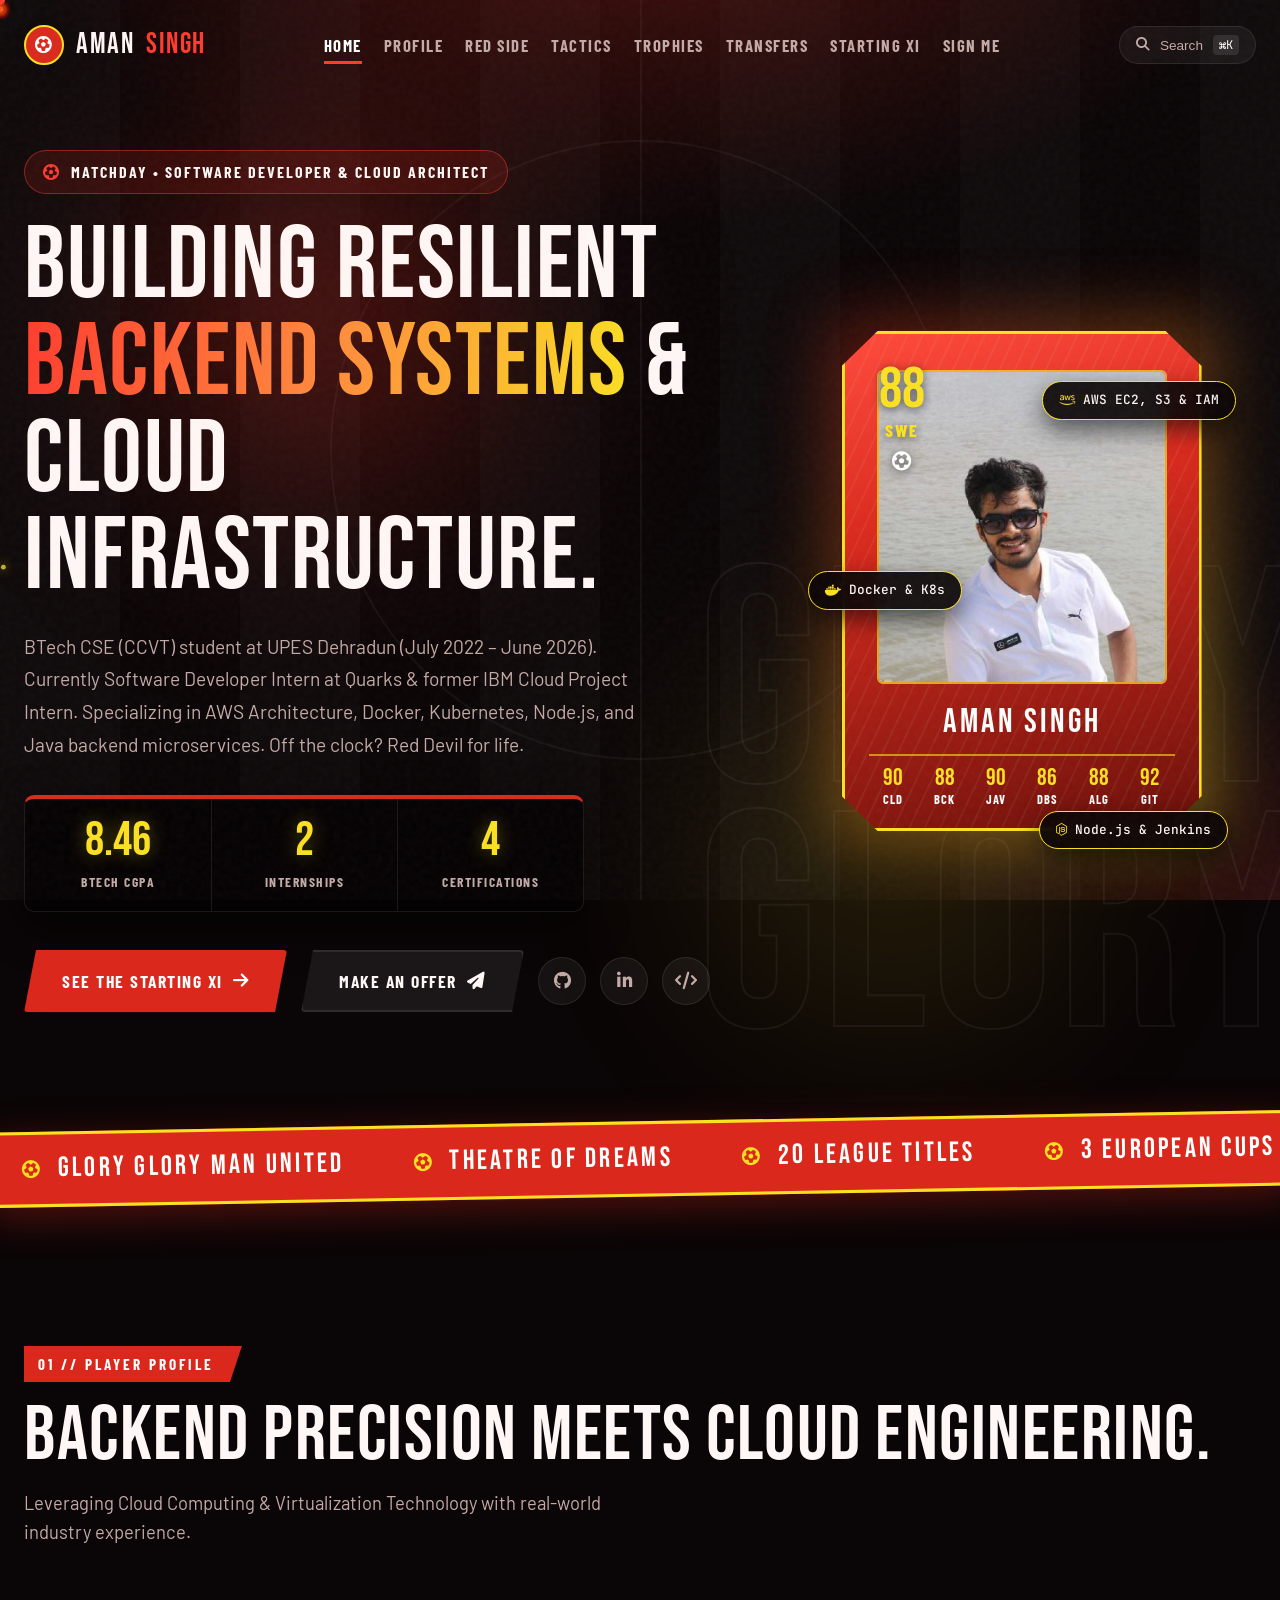
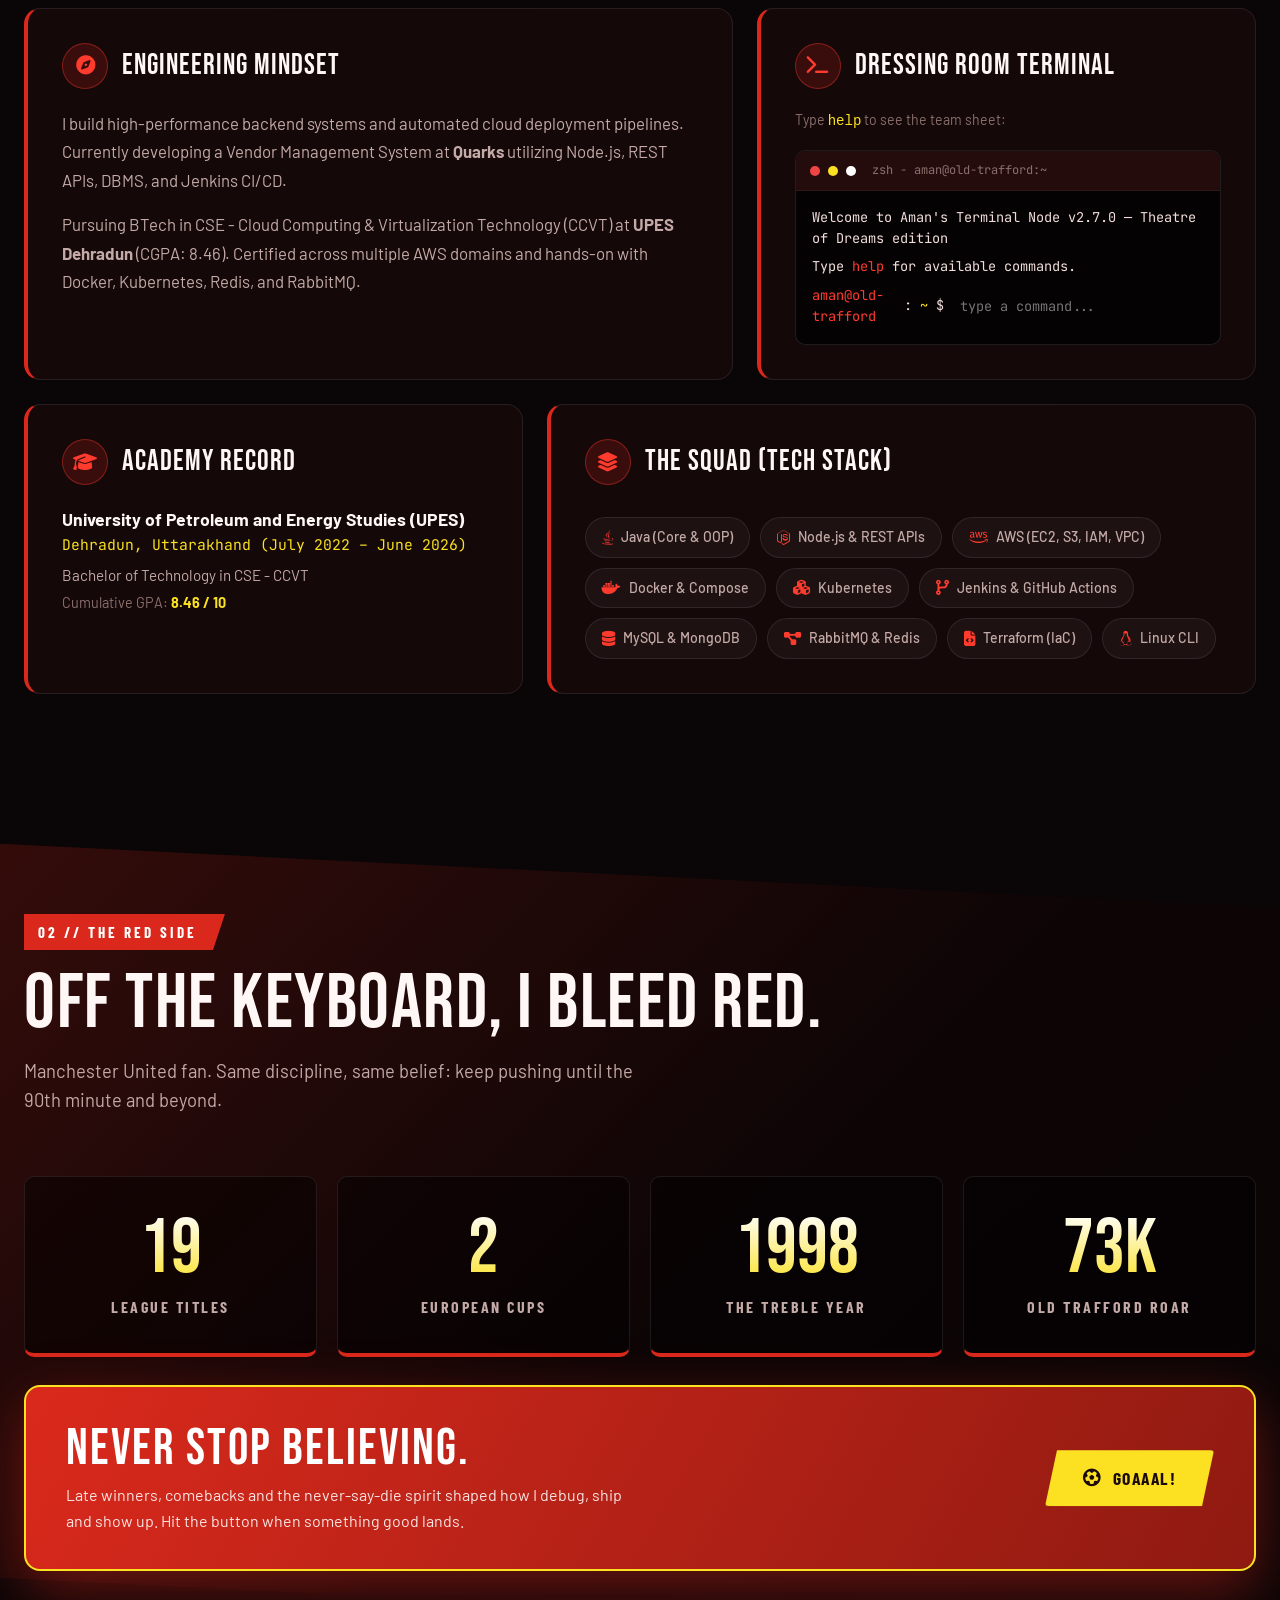
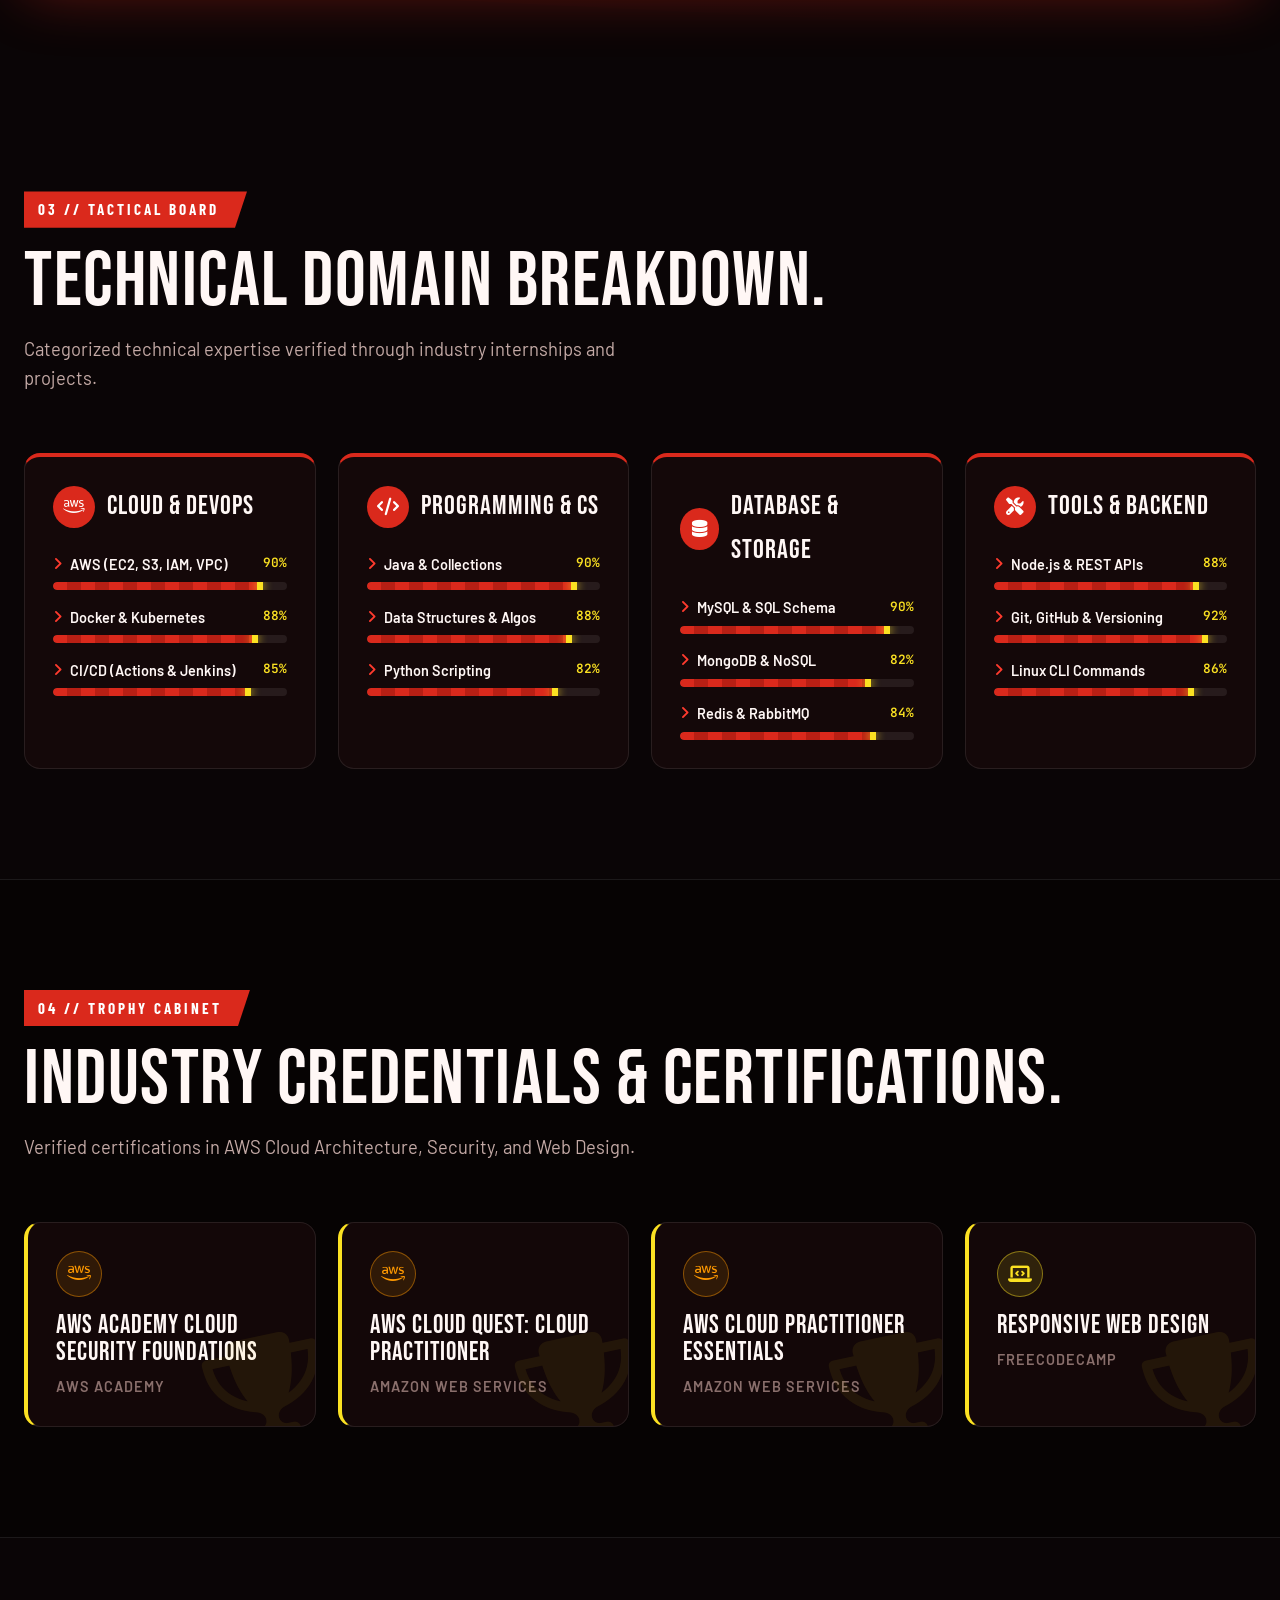
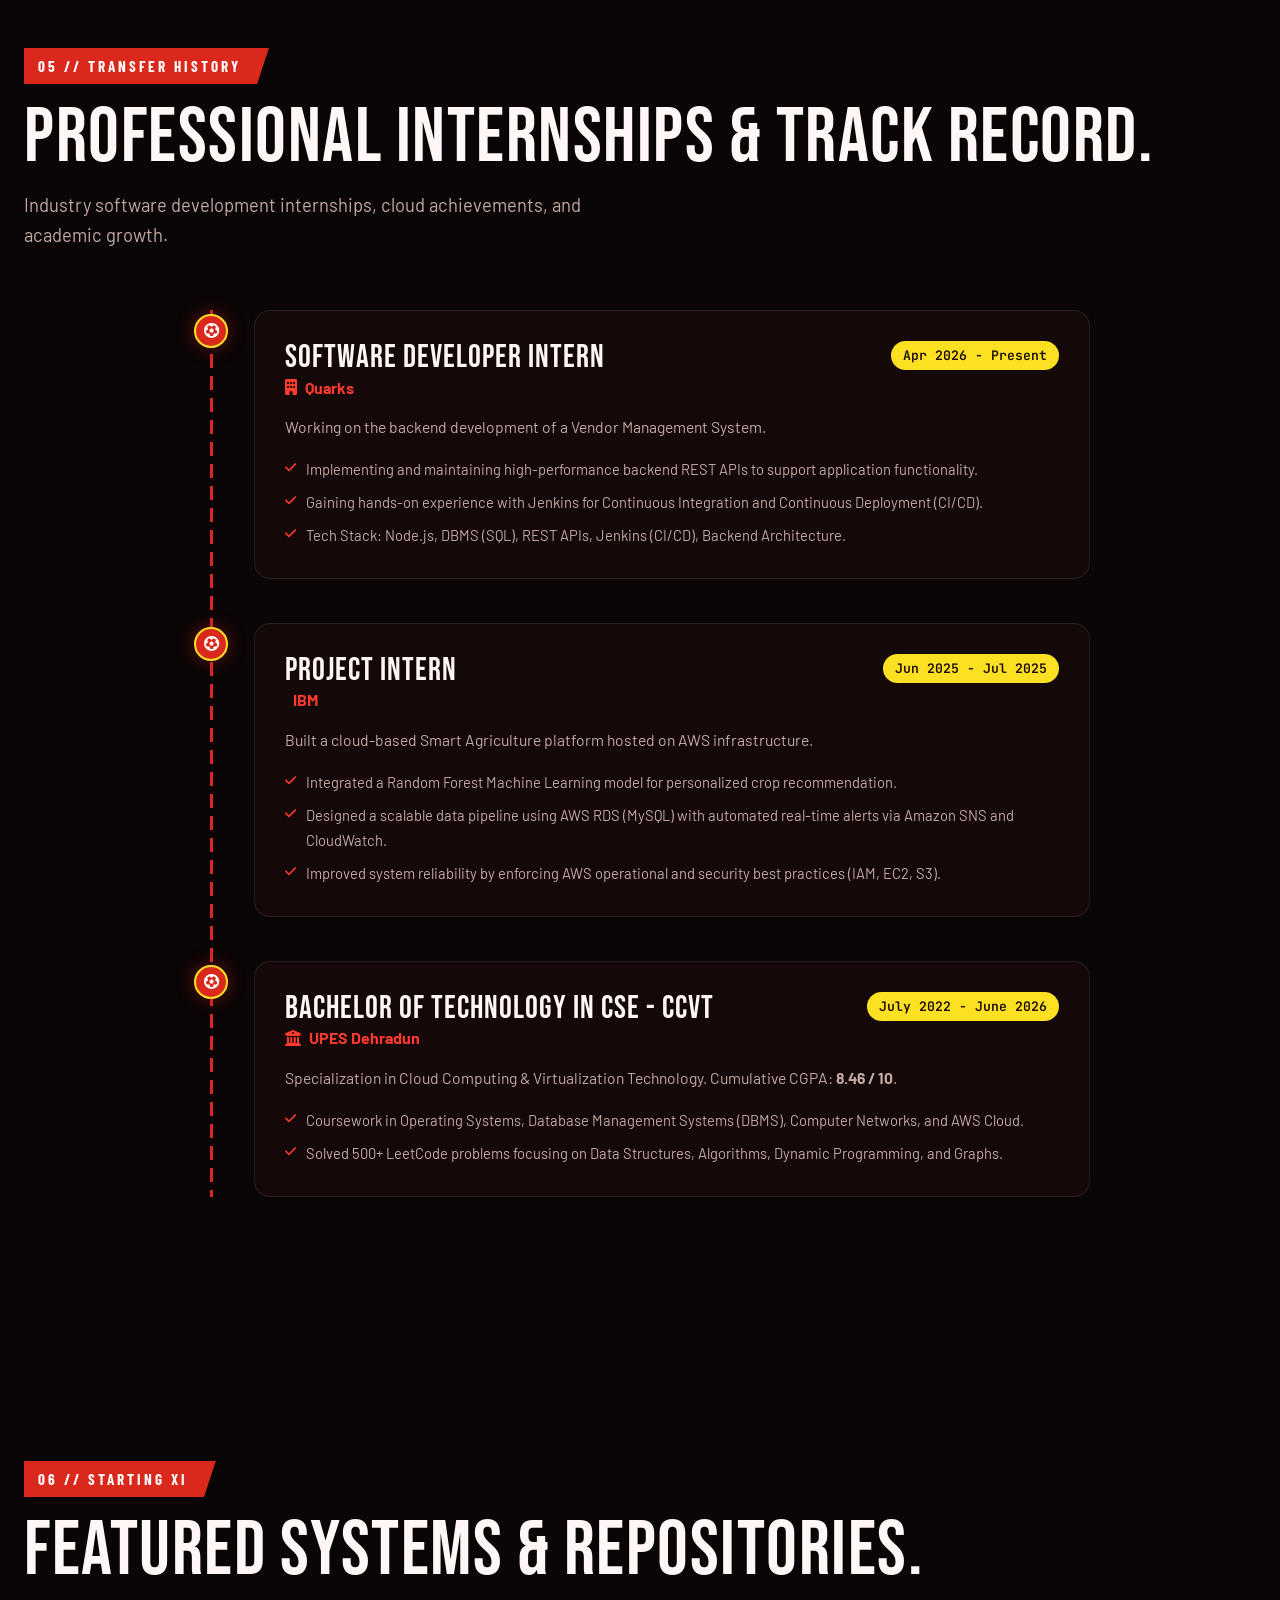
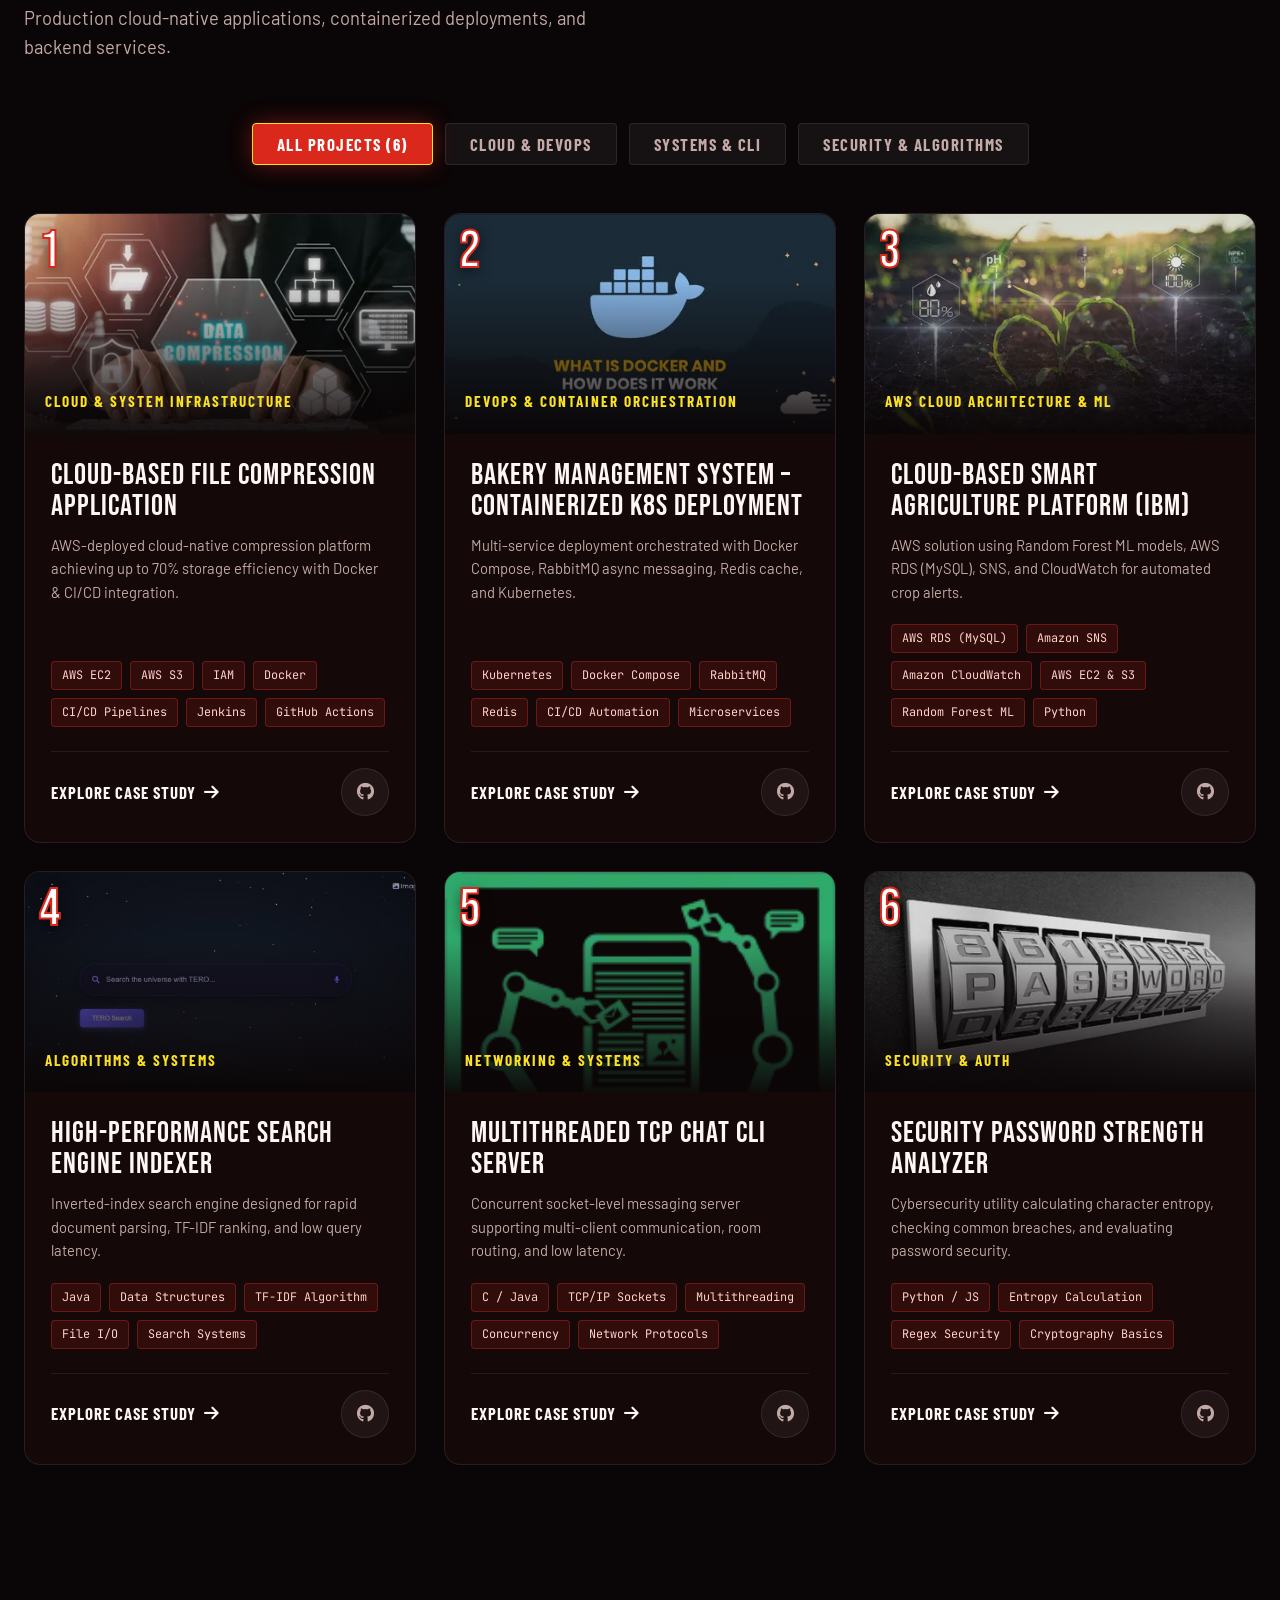
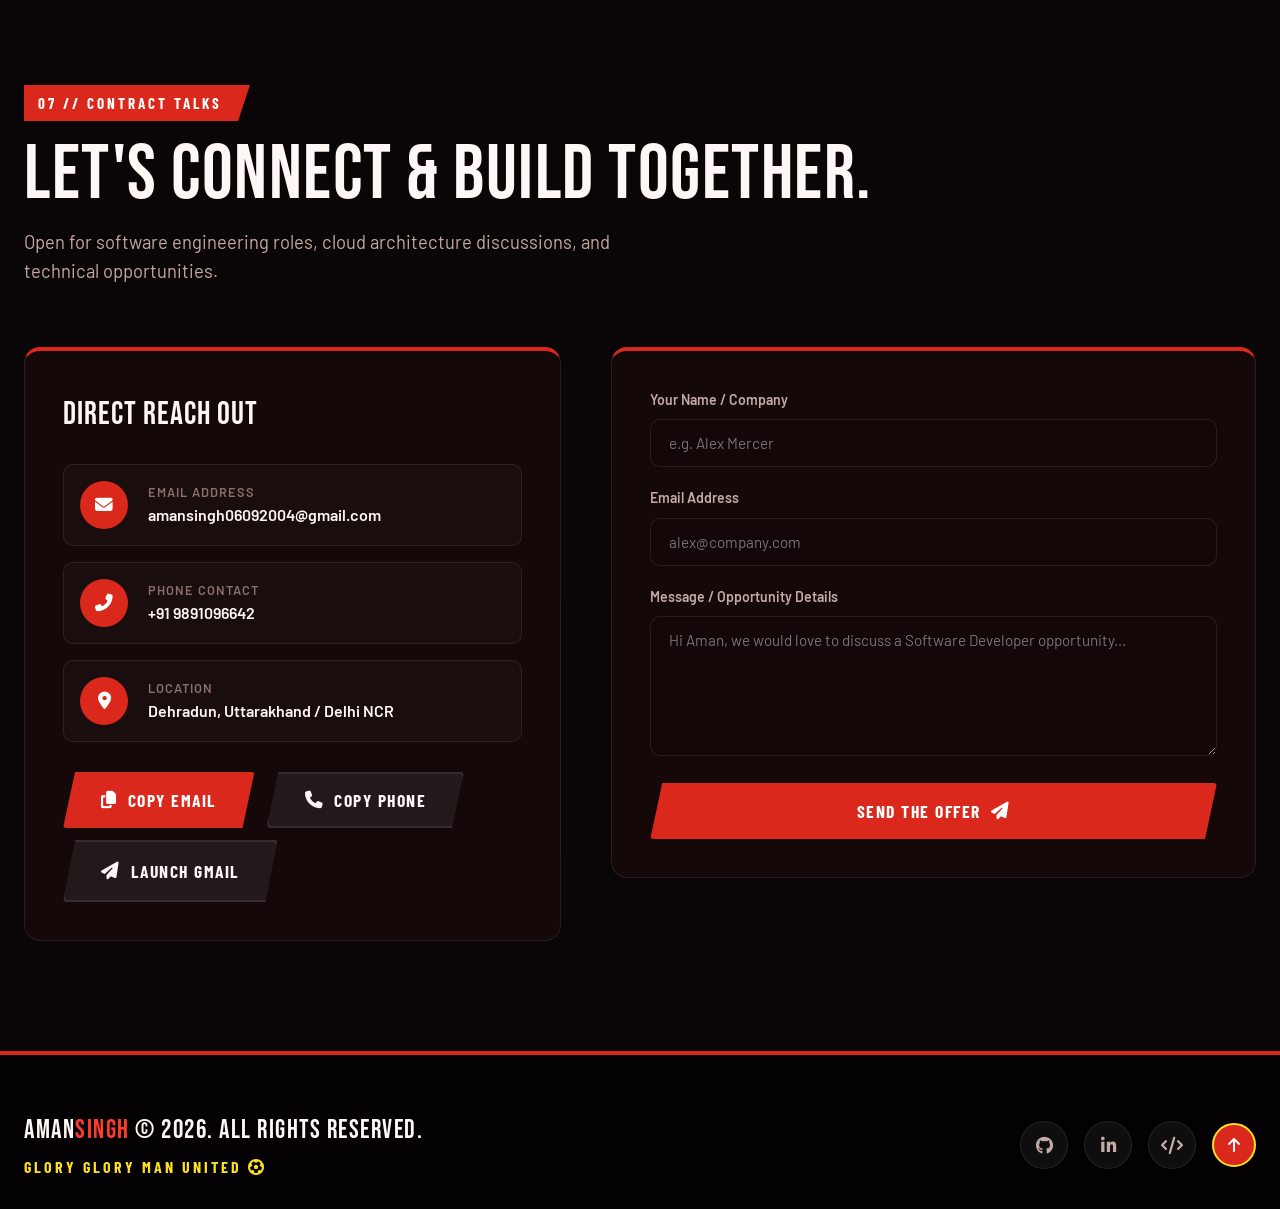
==== commit a47b7dab: "Redesign portfolio with Manchester United theme and add Pages deploy workflow Co-Authored-By: Claude" ====
--- a/index.html
+++ b/index.html
@@ -4,10 +4,11 @@
     <meta charset="UTF-8">
     <meta name="viewport" content="width=device-width, initial-scale=1.0">
     <title>Aman Singh | Software Developer & Cloud Engineer</title>
-    <meta name="description" content="Portfolio of Aman Singh - BTech CSE (CCVT) Student @ UPES Dehradun, Software Developer Intern @ Quarks, former IBM Cloud Intern. Specializing in AWS, Docker, Kubernetes, Node.js, Java, and Distributed Systems.">
+    <meta name="description" content="Portfolio of Aman Singh - BTech CSE (CCVT) Student @ UPES Dehradun, Software Developer Intern @ Quarks, former IBM Cloud Intern. Specializing in AWS, Docker, Kubernetes, Node.js, Java, and Distributed Systems. Man United through and through.">
     <meta name="keywords" content="Aman Singh, Software Developer, Cloud Engineer, DevOps Intern, Quarks, IBM Intern, UPES Dehradun, AWS, Docker, Kubernetes, Java, Node.js">
     <meta name="author" content="Aman Singh">
-    
+    <meta name="theme-color" content="#DA291C">
+
     <!-- OpenGraph / Social Media -->
     <meta property="og:type" content="website">
     <meta property="og:title" content="Aman Singh | Software Developer & Cloud Engineer">
@@ -16,21 +17,42 @@
 
     <!-- Fonts & Icons -->
     <link rel="stylesheet" href="https://cdnjs.cloudflare.com/ajax/libs/font-awesome/6.4.0/css/all.min.css">
-    <link href="https://fonts.googleapis.com/css2?family=JetBrains+Mono:wght@400;500;600&family=Plus+Jakarta+Sans:wght@400;500;600;700;800&family=Space+Grotesk:wght@400;500;600;700&display=swap" rel="stylesheet">
-    
+    <link rel="preconnect" href="https://fonts.googleapis.com">
+    <link rel="preconnect" href="https://fonts.gstatic.com" crossorigin>
+    <link href="https://fonts.googleapis.com/css2?family=Bebas+Neue&family=Barlow:wght@400;500;600;700&family=Barlow+Condensed:wght@500;600;700;800&family=JetBrains+Mono:wght@400;500;600&display=swap" rel="stylesheet">
+
     <!-- Custom Design System Stylesheet -->
     <link rel="stylesheet" href="css/styles.css">
 </head>
 <body>
+    <!-- Tunnel Preloader -->
+    <div id="preloader">
+        <div class="preloader-inner">
+            <i class="fas fa-futbol preloader-ball"></i>
+            <div class="preloader-kicker">Welcome to the</div>
+            <div class="preloader-title">Theatre of <span>Dreams</span></div>
+            <div class="preloader-bar"><span></span></div>
+        </div>
+    </div>
+
+    <!-- Scroll Progress (touchline) -->
+    <div id="scroll-progress"><span></span></div>
+
     <!-- Grain Filter Overlay -->
     <div class="grain-overlay"></div>
 
-    <!-- Interactive Particle Constellation Canvas -->
+    <!-- Pitch markings + stadium light background -->
+    <div class="pitch-bg"></div>
+
+    <!-- Embers / Flares Canvas -->
     <canvas id="particle-canvas"></canvas>
+
+    <!-- Confetti Canvas (goal celebrations) -->
+    <canvas id="confetti-canvas"></canvas>
 
     <!-- Custom Cursor Follower -->
     <div id="custom-cursor"></div>
-    <div id="custom-cursor-follower"></div>
+    <div id="custom-cursor-follower"><i class="fas fa-futbol"></i></div>
 
     <!-- Notification Toast Container -->
     <div id="toast-container"></div>
@@ -40,7 +62,7 @@
         <div class="container nav-container">
             <a href="#home" class="logo">
                 <div class="logo-badge">
-                    <i class="fas fa-terminal"></i>
+                    <i class="fas fa-futbol"></i>
                 </div>
                 Aman<span>Singh</span>
             </a>
@@ -52,12 +74,13 @@
 
             <div class="nav-links">
                 <a href="#home" class="active">Home</a>
-                <a href="#about">About</a>
-                <a href="#skills">Skills</a>
-                <a href="#certs">Certifications</a>
-                <a href="#experience">Experience</a>
-                <a href="#projects">Work</a>
-                <a href="#contact">Contact</a>
+                <a href="#about">Profile</a>
+                <a href="#redside">Red Side</a>
+                <a href="#skills">Tactics</a>
+                <a href="#certs">Trophies</a>
+                <a href="#experience">Transfers</a>
+                <a href="#projects">Starting XI</a>
+                <a href="#contact">Sign Me</a>
             </div>
 
             <div class="nav-actions">
@@ -80,19 +103,20 @@
         <div>
             <div class="logo">
                 <div class="logo-badge">
-                    <i class="fas fa-terminal"></i>
+                    <i class="fas fa-futbol"></i>
                 </div>
                 Aman<span>Singh</span>
             </div>
 
             <div class="mobile-nav-links">
                 <a href="#home">Home</a>
-                <a href="#about">About</a>
-                <a href="#skills">Skills</a>
-                <a href="#certs">Certifications</a>
-                <a href="#experience">Experience</a>
-                <a href="#projects">Selected Work</a>
-                <a href="#contact">Contact</a>
+                <a href="#about">Player Profile</a>
+                <a href="#redside">The Red Side</a>
+                <a href="#skills">Tactical Board</a>
+                <a href="#certs">Trophy Cabinet</a>
+                <a href="#experience">Transfer History</a>
+                <a href="#projects">Starting XI</a>
+                <a href="#contact">Sign Me</a>
             </div>
         </div>
 
@@ -107,23 +131,24 @@
     <section id="home" class="hero">
         <div class="hero-glow-1"></div>
         <div class="hero-glow-2"></div>
-        
+        <div class="hero-watermark" aria-hidden="true">GLORY<br>GLORY</div>
+
         <div class="container">
             <div class="hero-grid">
                 <div class="hero-content">
                     <div class="hero-badge">
-                        <i class="fas fa-code"></i> SOFTWARE DEVELOPER & CLOUD ARCHITECT
-                    </div>
-                    
+                        <i class="fas fa-futbol"></i> MATCHDAY &bull; SOFTWARE DEVELOPER & CLOUD ARCHITECT
+                    </div>
+
                     <h1 class="hero-title">
                         Building Resilient <span class="gradient-text">Backend Systems</span> & Cloud Infrastructure.
                     </h1>
 
                     <p class="hero-subtitle">
-                        BTech CSE (CCVT) student at UPES Dehradun (July 2022 – June 2026). Currently Software Developer Intern at Quarks & former IBM Cloud Project Intern. Specializing in AWS Architecture, Docker, Kubernetes, Node.js, and Java backend microservices.
+                        BTech CSE (CCVT) student at UPES Dehradun (July 2022 – June 2026). Currently Software Developer Intern at Quarks & former IBM Cloud Project Intern. Specializing in AWS Architecture, Docker, Kubernetes, Node.js, and Java backend microservices. Off the clock? Red Devil for life.
                     </p>
 
-                    <!-- Key Metrics Counter -->
+                    <!-- Scoreboard Metrics -->
                     <div class="hero-metrics">
                         <div class="metric-item">
                             <span class="metric-value"><span class="counter" data-target="8.46">0</span></span>
@@ -135,17 +160,17 @@
                         </div>
                         <div class="metric-item">
                             <span class="metric-value"><span class="counter" data-target="4">0</span></span>
-                            <span class="metric-label">Cloud Certifications</span>
+                            <span class="metric-label">Certifications</span>
                         </div>
                     </div>
 
                     <!-- Hero Call-to-Actions -->
                     <div class="hero-actions">
                         <a href="#projects" class="btn btn-primary">
-                            Explore Selected Work <i class="fas fa-arrow-right"></i>
+                            See The Starting XI <i class="fas fa-arrow-right"></i>
                         </a>
                         <a href="#contact" class="btn btn-secondary">
-                            Initiate Contact <i class="fas fa-paper-plane"></i>
+                            Make An Offer <i class="fas fa-paper-plane"></i>
                         </a>
                         <a href="https://github.com/Aman-Singh0609" target="_blank" class="btn-icon" title="GitHub Profile">
                             <i class="fab fa-github"></i>
@@ -159,12 +184,30 @@
                     </div>
                 </div>
 
-                <!-- Interactive Profile Card with Floating Tech Badges -->
+                <!-- Player Card -->
                 <div class="hero-visual">
                     <div class="profile-card-wrap">
                         <div class="profile-card-bg"></div>
-                        <div class="profile-card">
-                            <img src="Images/Profile.jpeg" alt="Aman Singh Profile">
+                        <div class="player-card">
+                            <div class="player-rating">
+                                <span class="rating-num">88</span>
+                                <span class="rating-pos">SWE</span>
+                                <i class="fas fa-futbol rating-icon"></i>
+                            </div>
+                            <div class="player-photo">
+                                <img src="Images/Profile.jpeg" alt="Aman Singh Profile">
+                            </div>
+                            <div class="player-info">
+                                <div class="player-name">Aman Singh</div>
+                                <div class="player-stats">
+                                    <div><b>90</b><span>CLD</span></div>
+                                    <div><b>88</b><span>BCK</span></div>
+                                    <div><b>90</b><span>JAV</span></div>
+                                    <div><b>86</b><span>DBS</span></div>
+                                    <div><b>88</b><span>ALG</span></div>
+                                    <div><b>92</b><span>GIT</span></div>
+                                </div>
+                            </div>
                         </div>
 
                         <div class="floating-pill pill-1">
@@ -181,12 +224,30 @@
             </div>
         </div>
     </section>
+
+    <!-- Ticker -->
+    <div class="ticker" aria-hidden="true">
+        <div class="ticker-track">
+            <span><i class="fas fa-futbol"></i> GLORY GLORY MAN UNITED</span>
+            <span><i class="fas fa-futbol"></i> THEATRE OF DREAMS</span>
+            <span><i class="fas fa-futbol"></i> 20 LEAGUE TITLES</span>
+            <span><i class="fas fa-futbol"></i> 3 EUROPEAN CUPS</span>
+            <span><i class="fas fa-futbol"></i> THE 1999 TREBLE</span>
+            <span><i class="fas fa-futbol"></i> ONCE A RED, ALWAYS A RED</span>
+            <span><i class="fas fa-futbol"></i> GLORY GLORY MAN UNITED</span>
+            <span><i class="fas fa-futbol"></i> THEATRE OF DREAMS</span>
+            <span><i class="fas fa-futbol"></i> 20 LEAGUE TITLES</span>
+            <span><i class="fas fa-futbol"></i> 3 EUROPEAN CUPS</span>
+            <span><i class="fas fa-futbol"></i> THE 1999 TREBLE</span>
+            <span><i class="fas fa-futbol"></i> ONCE A RED, ALWAYS A RED</span>
+        </div>
+    </div>
 
     <!-- About Section & Bento Grid -->
     <section id="about" class="section">
         <div class="container">
             <div class="section-header">
-                <span class="section-tag">01 // ABOUT ME</span>
+                <span class="section-tag">01 // PLAYER PROFILE</span>
                 <h2 class="section-title">Backend Precision Meets Cloud Engineering.</h2>
                 <p class="section-subtitle">Leveraging Cloud Computing & Virtualization Technology with real-world industry experience.</p>
             </div>
@@ -210,21 +271,21 @@
                 <div class="bento-card bento-terminal reveal">
                     <div class="bento-card-header">
                         <div class="bento-icon"><i class="fas fa-terminal"></i></div>
-                        <h3>Interactive Terminal</h3>
-                    </div>
-                    <p style="font-size: 0.88rem; color: var(--text-dim); margin-bottom: 8px;">Type <code style="color: var(--primary);">help</code> to explore system CLI commands:</p>
+                        <h3>Dressing Room Terminal</h3>
+                    </div>
+                    <p style="font-size: 0.88rem; color: var(--text-dim); margin-bottom: 8px;">Type <code style="color: var(--gold);">help</code> to see the team sheet:</p>
                     <div class="terminal-window">
                         <div class="terminal-header">
                             <span class="terminal-dot dot-red"></span>
                             <span class="terminal-dot dot-yellow"></span>
                             <span class="terminal-dot dot-green"></span>
-                            <span class="terminal-title">zsh - aman@cloud-node:~</span>
+                            <span class="terminal-title">zsh - aman@old-trafford:~</span>
                         </div>
                         <div class="terminal-body" id="terminal-body">
-                            <div class="terminal-line">Welcome to Aman's Terminal Node v2.7.0</div>
+                            <div class="terminal-line">Welcome to Aman's Terminal Node v2.7.0 &mdash; Theatre of Dreams edition</div>
                             <div class="terminal-line">Type <span class="prompt-user">help</span> for available commands.</div>
                             <div class="terminal-input-row">
-                                <span class="prompt-user">aman@cloud-node</span>:<span class="prompt-path">~</span>$&nbsp;
+                                <span class="prompt-user">aman@old-trafford</span>:<span class="prompt-path">~</span>$&nbsp;
                                 <input type="text" id="terminal-input" class="terminal-input" placeholder="type a command..." autocomplete="off">
                             </div>
                         </div>
@@ -235,13 +296,13 @@
                 <div class="bento-card bento-edu reveal">
                     <div class="bento-card-header">
                         <div class="bento-icon"><i class="fas fa-graduation-cap"></i></div>
-                        <h3>Education & Academic Standing</h3>
+                        <h3>Academy Record</h3>
                     </div>
                     <div style="margin-bottom: 16px;">
                         <h4 style="font-size: 1.1rem; color: var(--text-main); font-weight: 700;">University of Petroleum and Energy Studies (UPES)</h4>
-                        <p style="color: var(--primary); font-size: 0.92rem; font-family: var(--font-code);">Dehradun, Uttarakhand (July 2022 – June 2026)</p>
+                        <p style="color: var(--gold); font-size: 0.92rem; font-family: var(--font-code);">Dehradun, Uttarakhand (July 2022 – June 2026)</p>
                         <p style="color: var(--text-muted); font-size: 0.95rem; margin-top: 6px;">Bachelor of Technology in CSE - CCVT</p>
-                        <p style="color: var(--text-dim); font-size: 0.9rem; margin-top: 4px;">Cumulative GPA: <strong style="color: var(--primary);">8.46 / 10</strong></p>
+                        <p style="color: var(--text-dim); font-size: 0.9rem; margin-top: 4px;">Cumulative GPA: <strong style="color: var(--gold);">8.46 / 10</strong></p>
                     </div>
                 </div>
 
@@ -249,7 +310,7 @@
                 <div class="bento-card bento-stack reveal">
                     <div class="bento-card-header">
                         <div class="bento-icon"><i class="fas fa-layer-group"></i></div>
-                        <h3>Technical Skills Radar</h3>
+                        <h3>The Squad (Tech Stack)</h3>
                     </div>
                     <div class="tags-wrapper">
                         <span class="tag"><i class="fab fa-java"></i> Java (Core & OOP)</span>
@@ -268,11 +329,51 @@
         </div>
     </section>
 
+    <!-- The Red Side (Fan Zone) -->
+    <section id="redside" class="section redside">
+        <div class="container">
+            <div class="section-header">
+                <span class="section-tag">02 // THE RED SIDE</span>
+                <h2 class="section-title">Off The Keyboard, I Bleed Red.</h2>
+                <p class="section-subtitle">Manchester United fan. Same discipline, same belief: keep pushing until the 90th minute and beyond.</p>
+            </div>
+
+            <div class="fan-grid">
+                <div class="fan-stat reveal">
+                    <div class="fan-num"><span class="fan-counter" data-target="20">0</span></div>
+                    <div class="fan-label">League Titles</div>
+                </div>
+                <div class="fan-stat reveal">
+                    <div class="fan-num"><span class="fan-counter" data-target="3">0</span></div>
+                    <div class="fan-label">European Cups</div>
+                </div>
+                <div class="fan-stat reveal">
+                    <div class="fan-num"><span class="fan-counter" data-target="1999">0</span></div>
+                    <div class="fan-label">The Treble Year</div>
+                </div>
+                <div class="fan-stat reveal">
+                    <div class="fan-num"><span class="fan-counter" data-target="74">0</span>K</div>
+                    <div class="fan-label">Old Trafford Roar</div>
+                </div>
+            </div>
+
+            <div class="fan-banner reveal">
+                <div class="fan-banner-text">
+                    <h3>Never Stop Believing.</h3>
+                    <p>Late winners, comebacks and the never-say-die spirit shaped how I debug, ship and show up. Hit the button when something good lands.</p>
+                </div>
+                <button class="btn btn-gold" id="goal-btn">
+                    <i class="fas fa-futbol"></i> GOAAAL!
+                </button>
+            </div>
+        </div>
+    </section>
+
     <!-- Skills Matrix Section -->
     <section id="skills" class="section">
         <div class="container">
             <div class="section-header">
-                <span class="section-tag">02 // SKILL MATRIX</span>
+                <span class="section-tag">03 // TACTICAL BOARD</span>
                 <h2 class="section-title">Technical Domain Breakdown.</h2>
                 <p class="section-subtitle">Categorized technical expertise verified through industry internships and projects.</p>
             </div>
@@ -406,45 +507,41 @@
     </section>
 
     <!-- Technical Certifications Section -->
-    <section id="certs" class="section" style="background: rgba(7, 13, 30, 0.4);">
+    <section id="certs" class="section section-dark">
         <div class="container">
             <div class="section-header">
-                <span class="section-tag">03 // CERTIFICATIONS</span>
+                <span class="section-tag">04 // TROPHY CABINET</span>
                 <h2 class="section-title">Industry Credentials & Certifications.</h2>
                 <p class="section-subtitle">Verified certifications in AWS Cloud Architecture, Security, and Web Design.</p>
             </div>
 
-            <div class="skills-grid" style="grid-template-columns: repeat(4, 1fr);">
-                <div class="bento-card reveal" style="padding: 28px;">
-                    <div class="bento-icon" style="background: rgba(255, 153, 0, 0.15); border-color: rgba(255, 153, 0, 0.3); color: #ff9900;">
-                        <i class="fab fa-aws"></i>
-                    </div>
-                    <h3 style="font-size: 1.1rem; margin: 16px 0 8px 0;">AWS Academy Cloud Security Foundations</h3>
-                    <p style="font-size: 0.85rem; color: var(--text-dim);">AWS Academy</p>
-                </div>
-
-                <div class="bento-card reveal" style="padding: 28px;">
-                    <div class="bento-icon" style="background: rgba(255, 153, 0, 0.15); border-color: rgba(255, 153, 0, 0.3); color: #ff9900;">
-                        <i class="fab fa-aws"></i>
-                    </div>
-                    <h3 style="font-size: 1.1rem; margin: 16px 0 8px 0;">AWS Cloud Quest: Cloud Practitioner</h3>
-                    <p style="font-size: 0.85rem; color: var(--text-dim);">Amazon Web Services</p>
-                </div>
-
-                <div class="bento-card reveal" style="padding: 28px;">
-                    <div class="bento-icon" style="background: rgba(255, 153, 0, 0.15); border-color: rgba(255, 153, 0, 0.3); color: #ff9900;">
-                        <i class="fab fa-aws"></i>
-                    </div>
-                    <h3 style="font-size: 1.1rem; margin: 16px 0 8px 0;">AWS Cloud Practitioner Essentials</h3>
-                    <p style="font-size: 0.85rem; color: var(--text-dim);">Amazon Web Services</p>
-                </div>
-
-                <div class="bento-card reveal" style="padding: 28px;">
-                    <div class="bento-icon" style="background: rgba(0, 245, 212, 0.15); border-color: rgba(0, 245, 212, 0.3); color: var(--primary);">
-                        <i class="fas fa-laptop-code"></i>
-                    </div>
-                    <h3 style="font-size: 1.1rem; margin: 16px 0 8px 0;">Responsive Web Design</h3>
-                    <p style="font-size: 0.85rem; color: var(--text-dim);">freeCodeCamp</p>
+            <div class="skills-grid">
+                <div class="bento-card trophy-card reveal">
+                    <div class="bento-icon trophy-icon aws"><i class="fab fa-aws"></i></div>
+                    <h3>AWS Academy Cloud Security Foundations</h3>
+                    <p>AWS Academy</p>
+                    <i class="fas fa-trophy trophy-watermark"></i>
+                </div>
+
+                <div class="bento-card trophy-card reveal">
+                    <div class="bento-icon trophy-icon aws"><i class="fab fa-aws"></i></div>
+                    <h3>AWS Cloud Quest: Cloud Practitioner</h3>
+                    <p>Amazon Web Services</p>
+                    <i class="fas fa-trophy trophy-watermark"></i>
+                </div>
+
+                <div class="bento-card trophy-card reveal">
+                    <div class="bento-icon trophy-icon aws"><i class="fab fa-aws"></i></div>
+                    <h3>AWS Cloud Practitioner Essentials</h3>
+                    <p>Amazon Web Services</p>
+                    <i class="fas fa-trophy trophy-watermark"></i>
+                </div>
+
+                <div class="bento-card trophy-card reveal">
+                    <div class="bento-icon trophy-icon"><i class="fas fa-laptop-code"></i></div>
+                    <h3>Responsive Web Design</h3>
+                    <p>freeCodeCamp</p>
+                    <i class="fas fa-trophy trophy-watermark"></i>
                 </div>
             </div>
         </div>
@@ -454,7 +551,7 @@
     <section id="experience" class="section">
         <div class="container">
             <div class="section-header">
-                <span class="section-tag">04 // CAREER JOURNEY</span>
+                <span class="section-tag">05 // TRANSFER HISTORY</span>
                 <h2 class="section-title">Professional Internships & Track Record.</h2>
                 <p class="section-subtitle">Industry software development internships, cloud achievements, and academic growth.</p>
             </div>
@@ -462,7 +559,7 @@
             <div class="timeline">
                 <!-- Timeline Item 1: Quarks Internship -->
                 <div class="timeline-item reveal">
-                    <div class="timeline-dot"></div>
+                    <div class="timeline-dot"><i class="fas fa-futbol"></i></div>
                     <div class="timeline-content">
                         <div class="timeline-header">
                             <div>
@@ -484,7 +581,7 @@
 
                 <!-- Timeline Item 2: IBM Internship -->
                 <div class="timeline-item reveal">
-                    <div class="timeline-dot"></div>
+                    <div class="timeline-dot"><i class="fas fa-futbol"></i></div>
                     <div class="timeline-content">
                         <div class="timeline-header">
                             <div>
@@ -506,7 +603,7 @@
 
                 <!-- Timeline Item 3: UPES Dehradun -->
                 <div class="timeline-item reveal">
-                    <div class="timeline-dot"></div>
+                    <div class="timeline-dot"><i class="fas fa-futbol"></i></div>
                     <div class="timeline-content">
                         <div class="timeline-header">
                             <div>
@@ -532,14 +629,14 @@
     <section id="projects" class="section">
         <div class="container">
             <div class="section-header">
-                <span class="section-tag">05 // SELECTED WORK</span>
+                <span class="section-tag">06 // STARTING XI</span>
                 <h2 class="section-title">Featured Systems & Repositories.</h2>
                 <p class="section-subtitle">Production cloud-native applications, containerized deployments, and backend services.</p>
             </div>
 
             <!-- Project Category Filters -->
             <div class="project-filters">
-                <button class="filter-btn active" data-filter="all">All Projects (${projectsData.length})</button>
+                <button class="filter-btn active" data-filter="all">All Projects</button>
                 <button class="filter-btn" data-filter="cloud-devops">Cloud & DevOps</button>
                 <button class="filter-btn" data-filter="systems-cli">Systems & CLI</button>
                 <button class="filter-btn" data-filter="security-algo">Security & Algorithms</button>
@@ -554,7 +651,7 @@
     <section id="contact" class="section">
         <div class="container">
             <div class="section-header">
-                <span class="section-tag">06 // INITIATE CONTACT</span>
+                <span class="section-tag">07 // CONTRACT TALKS</span>
                 <h2 class="section-title">Let's Connect & Build Together.</h2>
                 <p class="section-subtitle">Open for software engineering roles, cloud architecture discussions, and technical opportunities.</p>
             </div>
@@ -562,7 +659,7 @@
             <div class="contact-grid">
                 <!-- Contact Info Card -->
                 <div class="contact-info-card reveal">
-                    <h3 style="font-family: var(--font-heading); font-size: 1.5rem; margin-bottom: 24px; color: var(--text-main);">
+                    <h3 style="font-family: var(--font-heading); font-size: 2rem; letter-spacing: 1px; margin-bottom: 24px; color: var(--text-main);">
                         Direct Reach Out
                     </h3>
 
@@ -619,7 +716,7 @@
                             <textarea id="form-message" class="form-input" placeholder="Hi Aman, we would love to discuss a Software Developer opportunity..." required></textarea>
                         </div>
                         <button type="submit" class="btn btn-primary" style="width: 100%;">
-                            Dispatch Message <i class="fas fa-paper-plane"></i>
+                            Send The Offer <i class="fas fa-paper-plane"></i>
                         </button>
                     </form>
                 </div>
@@ -631,7 +728,8 @@
     <footer>
         <div class="container footer-content">
             <div class="footer-brand">
-                Aman<span style="color: var(--primary);">Singh</span> &copy; 2026. All Rights Reserved.
+                Aman<span style="color: var(--red-bright);">Singh</span> &copy; 2026. All Rights Reserved.
+                <div class="footer-chant">Glory Glory Man United <i class="fas fa-futbol"></i></div>
             </div>
             <div style="display: flex; gap: 16px; align-items: center;">
                 <a href="https://github.com/Aman-Singh0609" target="_blank" class="btn-icon"><i class="fab fa-github"></i></a>
@@ -657,23 +755,27 @@
                     <span class="command-badge">Section</span>
                 </div>
                 <div class="command-item" data-action="navigate" data-target="#about">
-                    <div class="command-item-info"><i class="fas fa-user"></i> Jump to About & Terminal</div>
+                    <div class="command-item-info"><i class="fas fa-user"></i> Jump to Profile & Terminal</div>
                     <span class="command-badge">Section</span>
                 </div>
+                <div class="command-item" data-action="navigate" data-target="#redside">
+                    <div class="command-item-info"><i class="fas fa-futbol"></i> Jump to The Red Side</div>
+                    <span class="command-badge">Section</span>
+                </div>
                 <div class="command-item" data-action="navigate" data-target="#skills">
-                    <div class="command-item-info"><i class="fas fa-microchip"></i> Jump to Skills Matrix</div>
+                    <div class="command-item-info"><i class="fas fa-microchip"></i> Jump to Tactical Board (Skills)</div>
                     <span class="command-badge">Section</span>
                 </div>
                 <div class="command-item" data-action="navigate" data-target="#certs">
-                    <div class="command-item-info"><i class="fas fa-certificate"></i> Jump to Certifications</div>
+                    <div class="command-item-info"><i class="fas fa-trophy"></i> Jump to Trophy Cabinet</div>
                     <span class="command-badge">Section</span>
                 </div>
                 <div class="command-item" data-action="navigate" data-target="#experience">
-                    <div class="command-item-info"><i class="fas fa-briefcase"></i> Jump to Experience (Quarks & IBM)</div>
+                    <div class="command-item-info"><i class="fas fa-briefcase"></i> Jump to Transfers (Quarks & IBM)</div>
                     <span class="command-badge">Section</span>
                 </div>
                 <div class="command-item" data-action="navigate" data-target="#projects">
-                    <div class="command-item-info"><i class="fas fa-folder-open"></i> Jump to Selected Work</div>
+                    <div class="command-item-info"><i class="fas fa-folder-open"></i> Jump to Starting XI (Projects)</div>
                     <span class="command-badge">Section</span>
                 </div>
                 <div class="command-item" data-action="navigate" data-target="#contact">
@@ -682,6 +784,10 @@
                 </div>
 
                 <div class="command-group-title">Quick Actions</div>
+                <div class="command-item" data-action="goal">
+                    <div class="command-item-info"><i class="fas fa-futbol"></i> Celebrate a Goal</div>
+                    <span class="command-badge">Fun</span>
+                </div>
                 <div class="command-item" data-action="copy-email">
                     <div class="command-item-info"><i class="fas fa-envelope"></i> Copy Email Address</div>
                     <span class="command-badge">Action</span>
@@ -715,7 +821,7 @@
             </div>
             <div class="project-modal-content">
                 <span class="project-category" id="modal-project-category">Category</span>
-                <h2 style="font-family: var(--font-heading); font-size: 1.8rem; margin: 8px 0 16px 0;" id="modal-project-title">Title</h2>
+                <h2 style="font-family: var(--font-heading); font-size: 2.4rem; letter-spacing: 1px; font-weight: 400; margin: 8px 0 16px 0;" id="modal-project-title">Title</h2>
                 <p style="color: var(--text-muted); font-size: 1.05rem; line-height: 1.7; margin-bottom: 24px;" id="modal-project-desc">Description</p>
 
                 <h4 style="font-size: 1rem; color: var(--text-main); margin-bottom: 12px;">Architecture Tech Stack:</h4>
--- a/css/styles.css
+++ b/css/styles.css
@@ -1,51 +1,54 @@
 /* ==========================================================================
    Aman Singh - Portfolio Master Stylesheet
-   Luxury Cyber-Cloud Aesthetic & Paid-Template Design System
+   Manchester United "Theatre of Dreams" Theme: Red / Gold / Black
    ========================================================================== */
-
-@import url('https://fonts.googleapis.com/css2?family=Plus+Jakarta+Sans:wght@400;500;600;700;800&family=Space+Grotesk:wght@400;500;600;700&family=JetBrains+Mono:wght@400;500;600&display=swap');
 
 /* --- Root Variables & Theme System --- */
 :root {
     /* Base Color Palette */
-    --bg-obsidian: #030712;
-    --bg-deep: #070d1e;
-    --bg-surface: rgba(15, 23, 42, 0.7);
-    --bg-card: rgba(17, 24, 39, 0.65);
-    --bg-card-hover: rgba(30, 41, 59, 0.8);
-    --bg-input: rgba(15, 23, 42, 0.8);
-    
-    /* Accents & Gradients */
-    --primary: #00f5d4;
-    --primary-glow: rgba(0, 245, 212, 0.35);
-    --secondary: #6366f1;
-    --secondary-glow: rgba(99, 102, 241, 0.35);
-    --accent: #f43f5e;
-    --accent-glow: rgba(244, 63, 94, 0.35);
-    --cyan-bright: #38bdf8;
-    
+    --bg-obsidian: #0a0506;
+    --bg-deep: #120708;
+    --bg-card: rgba(26, 11, 12, 0.72);
+    --bg-card-hover: rgba(40, 14, 15, 0.85);
+    --bg-input: rgba(20, 8, 9, 0.85);
+
+    /* Club Colours */
+    --red: #da291c;
+    --red-bright: #ff3b2e;
+    --red-glow: rgba(218, 41, 28, 0.45);
+    --gold: #fbe122;
+    --gold-glow: rgba(251, 225, 34, 0.35);
+    --white: #ffffff;
+
+    /* Aliases kept for existing markup/JS */
+    --primary: var(--red-bright);
+    --primary-glow: var(--red-glow);
+    --secondary: var(--gold);
+    --accent: var(--red);
+
     /* Glass & Borders */
-    --glass-border: rgba(255, 255, 255, 0.08);
-    --glass-border-hover: rgba(0, 245, 212, 0.4);
-    --glass-blur: blur(16px);
-    
+    --glass-border: rgba(255, 255, 255, 0.09);
+    --glass-border-hover: rgba(255, 59, 46, 0.55);
+    --glass-blur: blur(14px);
+
     /* Typography */
-    --font-heading: 'Plus Jakarta Sans', sans-serif;
-    --font-subheading: 'Space Grotesk', sans-serif;
+    --font-heading: 'Bebas Neue', 'Impact', sans-serif;
+    --font-subheading: 'Barlow', system-ui, sans-serif;
+    --font-cond: 'Barlow Condensed', 'Barlow', sans-serif;
     --font-code: 'JetBrains Mono', monospace;
-    
-    --text-main: #f8fafc;
-    --text-muted: #94a3b8;
-    --text-dim: #64748b;
-    
+
+    --text-main: #fff7f5;
+    --text-muted: #c4aaa6;
+    --text-dim: #8a6f6c;
+
     /* Curves & Timing */
     --ease-out-expo: cubic-bezier(0.16, 1, 0.3, 1);
     --transition-smooth: all 0.4s cubic-bezier(0.16, 1, 0.3, 1);
     --transition-fast: all 0.2s cubic-bezier(0.16, 1, 0.3, 1);
-    --radius-xl: 28px;
-    --radius-lg: 20px;
-    --radius-md: 12px;
-    --radius-sm: 8px;
+    --radius-xl: 22px;
+    --radius-lg: 16px;
+    --radius-md: 10px;
+    --radius-sm: 6px;
 }
 
 /* Base Reset & Smooth Scroll */
@@ -71,33 +74,172 @@
     -webkit-font-smoothing: antialiased;
 }
 
-/* Cursor rules for interactive elements */
+body.loading { overflow: hidden; }
+
 a, button, input, textarea, select, .interactive, [data-action], .project-card, .bento-card, .filter-btn, .tag, .command-item, .social-link {
     cursor: none !important;
 }
 
-/* --- Grain Overlay --- */
-.grain-overlay {
+h1, h2, h3, .section-title, .hero-title, .logo, .metric-value, .fan-num, .player-name, .rating-num {
+    font-synthesis: none;
+}
+
+/* --- Preloader (tunnel) --- */
+#preloader {
     position: fixed;
-    top: 0;
-    left: 0;
-    width: 100vw;
-    height: 100vh;
-    pointer-events: none;
-    z-index: 9998;
-    opacity: 0.035;
-    background-image: url("data:image/svg+xml,%3Csvg viewBox='0 0 200 200' xmlns='http://www.w3.org/2000/svg'%3E%3Cfilter id='noiseFilter'%3E%3CfeTurbulence type='fractalNoise' baseFrequency='0.75' numOctaves='3' stitchTiles='stitch'/%3E%3C/filter%3E%3Crect width='100%25' height='100%25' filter='url(%23noiseFilter)'/%3E%3C/svg%3E");
-}
-
-/* --- Particle Canvas Background --- */
-#particle-canvas {
+    inset: 0;
+    z-index: 20000;
+    background: radial-gradient(circle at 50% 45%, #2a0a0b 0%, #0a0506 70%);
+    display: flex;
+    align-items: center;
+    justify-content: center;
+    text-align: center;
+    animation: preloaderOut 0.7s ease 2.1s forwards;
+}
+
+#preloader.hide {
+    animation: preloaderOut 0.5s ease forwards;
+}
+
+@keyframes preloaderOut {
+    to { opacity: 0; visibility: hidden; }
+}
+
+.preloader-ball {
+    font-size: 3.2rem;
+    color: var(--white);
+    margin-bottom: 18px;
+    animation: ballBounce 0.8s cubic-bezier(0.3, 0, 0.5, 1) infinite alternate, ballSpin 1.6s linear infinite;
+    filter: drop-shadow(0 0 18px var(--red-glow));
+}
+
+@keyframes ballBounce {
+    0% { transform: translateY(-26px); }
+    100% { transform: translateY(14px); }
+}
+
+@keyframes ballSpin {
+    to { rotate: 360deg; }
+}
+
+.preloader-kicker {
+    font-family: var(--font-cond);
+    font-weight: 700;
+    letter-spacing: 6px;
+    text-transform: uppercase;
+    color: var(--text-muted);
+    font-size: 0.95rem;
+}
+
+.preloader-title {
+    font-family: var(--font-heading);
+    font-size: clamp(2.6rem, 9vw, 5.5rem);
+    letter-spacing: 3px;
+    line-height: 1;
+    color: var(--white);
+}
+
+.preloader-title span { color: var(--red-bright); }
+
+.preloader-bar {
+    width: min(280px, 60vw);
+    height: 4px;
+    margin: 26px auto 0;
+    background: rgba(255, 255, 255, 0.1);
+    border-radius: 4px;
+    overflow: hidden;
+}
+
+.preloader-bar span {
+    display: block;
+    height: 100%;
+    width: 0;
+    background: linear-gradient(90deg, var(--red), var(--gold));
+    animation: loadFill 1.9s ease forwards;
+}
+
+@keyframes loadFill { to { width: 100%; } }
+
+/* --- Scroll Progress --- */
+#scroll-progress {
     position: fixed;
     top: 0;
     left: 0;
     width: 100%;
+    height: 4px;
+    z-index: 1100;
+    background: transparent;
+}
+
+#scroll-progress span {
+    display: block;
+    height: 100%;
+    width: 0;
+    background: linear-gradient(90deg, var(--red), var(--gold));
+    box-shadow: 0 0 14px var(--red-glow);
+}
+
+/* --- Grain Overlay --- */
+.grain-overlay {
+    position: fixed;
+    inset: 0;
+    pointer-events: none;
+    z-index: 9998;
+    opacity: 0.04;
+    background-image: url("data:image/svg+xml,%3Csvg viewBox='0 0 200 200' xmlns='http://www.w3.org/2000/svg'%3E%3Cfilter id='noiseFilter'%3E%3CfeTurbulence type='fractalNoise' baseFrequency='0.75' numOctaves='3' stitchTiles='stitch'/%3E%3C/filter%3E%3Crect width='100%25' height='100%25' filter='url(%23noiseFilter)'/%3E%3C/svg%3E");
+}
+
+/* --- Pitch + stadium light background --- */
+.pitch-bg {
+    position: fixed;
+    inset: 0;
+    z-index: -2;
+    pointer-events: none;
+    background:
+        radial-gradient(ellipse 70% 50% at 50% -10%, rgba(218, 41, 28, 0.28), transparent 70%),
+        radial-gradient(ellipse 50% 40% at 100% 100%, rgba(218, 41, 28, 0.14), transparent 70%),
+        repeating-linear-gradient(90deg, rgba(255, 255, 255, 0.018) 0 120px, transparent 120px 240px),
+        var(--bg-obsidian);
+}
+
+.pitch-bg::before {
+    content: '';
+    position: absolute;
+    left: 50%;
+    top: 50%;
+    width: min(70vw, 620px);
+    aspect-ratio: 1;
+    transform: translate(-50%, -50%);
+    border: 2px solid rgba(255, 255, 255, 0.045);
+    border-radius: 50%;
+}
+
+.pitch-bg::after {
+    content: '';
+    position: absolute;
+    left: 50%;
+    top: 0;
+    bottom: 0;
+    width: 2px;
+    background: rgba(255, 255, 255, 0.045);
+}
+
+#particle-canvas {
+    position: fixed;
+    inset: 0;
+    width: 100%;
     height: 100%;
     pointer-events: none;
     z-index: -1;
+}
+
+#confetti-canvas {
+    position: fixed;
+    inset: 0;
+    width: 100%;
+    height: 100%;
+    pointer-events: none;
+    z-index: 15000;
 }
 
 /* --- Custom Cursor --- */
@@ -105,55 +247,56 @@
     position: fixed;
     top: 0;
     left: 0;
-    width: 16px;
-    height: 16px;
-    background: var(--primary);
+    width: 10px;
+    height: 10px;
+    background: var(--red-bright);
     border-radius: 50%;
     pointer-events: none;
     z-index: 10000;
     transform: translate(-50%, -50%);
-    transition: width 0.25s var(--ease-out-expo), height 0.25s var(--ease-out-expo), background-color 0.25s, border-color 0.25s, box-shadow 0.25s;
-    mix-blend-mode: difference;
+    transition: width 0.25s var(--ease-out-expo), height 0.25s var(--ease-out-expo), background-color 0.25s, box-shadow 0.25s;
 }
 
 #custom-cursor-follower {
     position: fixed;
     top: 0;
     left: 0;
-    width: 40px;
-    height: 40px;
-    border: 1px solid rgba(0, 245, 212, 0.4);
-    border-radius: 50%;
+    width: 34px;
+    height: 34px;
+    display: flex;
+    align-items: center;
+    justify-content: center;
+    color: var(--white);
+    font-size: 1.15rem;
     pointer-events: none;
     z-index: 9999;
     transform: translate(-50%, -50%);
-    transition: transform 0.15s ease-out, width 0.3s var(--ease-out-expo), height 0.3s var(--ease-out-expo), border-color 0.3s;
+    transition: transform 0.15s ease-out;
+    filter: drop-shadow(0 0 6px rgba(0, 0, 0, 0.8));
+}
+
+#custom-cursor-follower i {
+    animation: ballSpin 4s linear infinite;
 }
 
 #custom-cursor.hover {
-    width: 44px;
-    height: 44px;
-    background: rgba(0, 245, 212, 0.15);
-    border: 1px solid var(--primary);
-    mix-blend-mode: normal;
-    box-shadow: 0 0 25px var(--primary-glow);
-}
-
-#custom-cursor.hover-accent {
-    width: 50px;
-    height: 50px;
-    background: rgba(99, 102, 241, 0.2);
-    border: 1px solid var(--secondary);
-    box-shadow: 0 0 25px var(--secondary-glow);
-}
-
-/* Selection Highlight */
+    width: 52px;
+    height: 52px;
+    background: rgba(255, 59, 46, 0.18);
+    border: 1px solid var(--red-bright);
+    box-shadow: 0 0 25px var(--red-glow);
+}
+
 ::selection {
-    background-color: var(--primary);
-    color: var(--bg-obsidian);
-}
-
-/* Layout Container */
+    background-color: var(--red);
+    color: var(--white);
+}
+
+/* Scrollbar */
+::-webkit-scrollbar { width: 10px; }
+::-webkit-scrollbar-track { background: var(--bg-obsidian); }
+::-webkit-scrollbar-thumb { background: linear-gradient(var(--red), #7a130c); border-radius: 10px; }
+
 .container {
     max-width: 1280px;
     margin: 0 auto;
@@ -162,52 +305,46 @@
 
 /* --- Typography Utilities --- */
 .gradient-text {
-    background: linear-gradient(135deg, var(--primary) 0%, #38bdf8 50%, var(--secondary) 100%);
+    background: linear-gradient(100deg, var(--red-bright) 0%, #ff8a3d 50%, var(--gold) 100%);
     -webkit-background-clip: text;
+    background-clip: text;
     -webkit-text-fill-color: transparent;
 }
 
-.gradient-text-alt {
-    background: linear-gradient(135deg, #ffffff 0%, var(--text-muted) 100%);
-    -webkit-background-clip: text;
-    -webkit-text-fill-color: transparent;
-}
-
-.section-header {
-    margin-bottom: 60px;
-}
+.section-header { margin-bottom: 60px; }
 
 .section-tag {
     display: inline-flex;
     align-items: center;
     gap: 8px;
-    padding: 6px 14px;
-    background: rgba(0, 245, 212, 0.08);
-    border: 1px solid rgba(0, 245, 212, 0.2);
-    border-radius: 100px;
-    color: var(--primary);
-    font-family: var(--font-code);
-    font-size: 0.82rem;
-    font-weight: 500;
+    padding: 6px 16px 6px 14px;
+    background: var(--red);
+    color: var(--white);
+    font-family: var(--font-cond);
+    font-size: 0.95rem;
+    font-weight: 700;
     text-transform: uppercase;
-    letter-spacing: 1.5px;
+    letter-spacing: 3px;
     margin-bottom: 16px;
+    clip-path: polygon(0 0, 100% 0, calc(100% - 12px) 100%, 0 100%);
+    padding-right: 28px;
 }
 
 .section-title {
     font-family: var(--font-heading);
-    font-size: clamp(2.2rem, 5vw, 3.6rem);
-    font-weight: 800;
-    line-height: 1.1;
-    letter-spacing: -1.5px;
+    font-size: clamp(2.6rem, 6vw, 4.8rem);
+    font-weight: 400;
+    line-height: 1;
+    letter-spacing: 1.5px;
     color: var(--text-main);
+    text-transform: uppercase;
 }
 
 .section-subtitle {
     font-size: 1.15rem;
     color: var(--text-muted);
     max-width: 620px;
-    margin-top: 12px;
+    margin-top: 14px;
 }
 
 /* --- Header & Navigation --- */
@@ -216,24 +353,25 @@
     top: 0;
     left: 0;
     width: 100%;
-    padding: 24px 0;
+    padding: 22px 0;
     z-index: 1000;
     transition: var(--transition-smooth);
 }
 
 nav.scrolled {
-    padding: 14px 0;
-    background: rgba(3, 7, 18, 0.85);
+    padding: 12px 0;
+    background: rgba(10, 5, 6, 0.88);
     backdrop-filter: var(--glass-blur);
     -webkit-backdrop-filter: var(--glass-blur);
-    border-bottom: 1px solid var(--glass-border);
-    box-shadow: 0 10px 30px rgba(0, 0, 0, 0.5);
+    border-bottom: 2px solid var(--red);
+    box-shadow: 0 10px 30px rgba(0, 0, 0, 0.6);
 }
 
 .nav-container {
     display: flex;
     justify-content: space-between;
     align-items: center;
+    gap: 16px;
 }
 
 .logo {
@@ -241,30 +379,32 @@
     align-items: center;
     gap: 12px;
     text-decoration: none;
-    font-family: var(--font-code);
-    font-size: 1.35rem;
-    font-weight: 700;
+    font-family: var(--font-heading);
+    font-size: 1.8rem;
+    letter-spacing: 1.5px;
     color: var(--text-main);
-    letter-spacing: -0.5px;
-}
+    white-space: nowrap;
+}
+
+.logo span { color: var(--red-bright); }
 
 .logo-badge {
     display: flex;
     align-items: center;
     justify-content: center;
-    width: 38px;
-    height: 38px;
-    background: linear-gradient(135deg, rgba(0, 245, 212, 0.15), rgba(99, 102, 241, 0.15));
-    border: 1px solid var(--glass-border-hover);
-    border-radius: 10px;
-    color: var(--primary);
-    font-size: 1rem;
+    width: 40px;
+    height: 40px;
+    background: var(--red);
+    border: 2px solid var(--gold);
+    border-radius: 50%;
+    color: var(--white);
+    font-size: 1.05rem;
     transition: var(--transition-smooth);
 }
 
 .logo:hover .logo-badge {
-    transform: rotate(10deg) scale(1.05);
-    box-shadow: 0 0 20px var(--primary-glow);
+    transform: rotate(180deg) scale(1.08);
+    box-shadow: 0 0 22px var(--red-glow);
 }
 
 .status-badge {
@@ -272,42 +412,46 @@
     align-items: center;
     gap: 8px;
     padding: 6px 14px;
-    background: rgba(16, 185, 129, 0.1);
-    border: 1px solid rgba(16, 185, 129, 0.25);
+    background: rgba(255, 255, 255, 0.05);
+    border: 1px solid var(--glass-border);
     border-radius: 100px;
     font-size: 0.8rem;
-    font-weight: 500;
-    color: #10b981;
+    font-weight: 600;
+    color: var(--text-muted);
 }
 
 .status-dot {
-    width: 7px;
-    height: 7px;
-    background-color: #10b981;
+    width: 8px;
+    height: 8px;
+    background-color: var(--red-bright);
     border-radius: 50%;
-    box-shadow: 0 0 10px #10b981;
-    animation: statusPulse 2s infinite;
+    box-shadow: 0 0 10px var(--red-bright);
+    animation: statusPulse 1.6s infinite;
 }
 
 @keyframes statusPulse {
     0%, 100% { opacity: 1; transform: scale(1); }
-    50% { opacity: 0.4; transform: scale(0.85); }
+    50% { opacity: 0.35; transform: scale(0.8); }
 }
 
 .nav-links {
     display: flex;
     align-items: center;
-    gap: 32px;
+    gap: 22px;
 }
 
 .nav-links a {
     color: var(--text-muted);
     text-decoration: none;
-    font-size: 0.92rem;
-    font-weight: 500;
+    font-family: var(--font-cond);
+    font-size: 1.05rem;
+    font-weight: 700;
+    text-transform: uppercase;
+    letter-spacing: 1.5px;
     transition: var(--transition-smooth);
     position: relative;
     padding: 4px 0;
+    white-space: nowrap;
 }
 
 .nav-links a::after {
@@ -316,19 +460,13 @@
     bottom: -2px;
     left: 0;
     width: 0;
-    height: 2px;
-    background: var(--primary);
-    border-radius: 2px;
-    transition: var(--transition-smooth);
-}
-
-.nav-links a:hover, .nav-links a.active {
-    color: var(--text-main);
-}
-
-.nav-links a:hover::after, .nav-links a.active::after {
-    width: 100%;
-}
+    height: 3px;
+    background: var(--red-bright);
+    transition: var(--transition-smooth);
+}
+
+.nav-links a:hover, .nav-links a.active { color: var(--white); }
+.nav-links a:hover::after, .nav-links a.active::after { width: 100%; }
 
 .nav-actions {
     display: flex;
@@ -350,8 +488,8 @@
 }
 
 .cmd-trigger:hover {
-    background: rgba(0, 245, 212, 0.1);
-    border-color: var(--primary);
+    background: rgba(218, 41, 28, 0.18);
+    border-color: var(--red-bright);
     color: var(--text-main);
 }
 
@@ -381,7 +519,7 @@
     width: 80%;
     max-width: 360px;
     height: 100vh;
-    background: rgba(7, 13, 30, 0.98);
+    background: rgba(14, 6, 7, 0.98);
     backdrop-filter: blur(25px);
     z-index: 1050;
     padding: 40px 30px;
@@ -389,20 +527,16 @@
     flex-direction: column;
     justify-content: space-between;
     transition: right 0.4s var(--ease-out-expo);
-    border-left: 1px solid var(--glass-border);
-}
-
-.mobile-nav-drawer.active {
-    right: 0;
-}
+    border-left: 3px solid var(--red);
+    overflow-y: auto;
+}
+
+.mobile-nav-drawer.active { right: 0; }
 
 .mobile-drawer-overlay {
     position: fixed;
-    top: 0;
-    left: 0;
-    width: 100vw;
-    height: 100vh;
-    background: rgba(0, 0, 0, 0.7);
+    inset: 0;
+    background: rgba(0, 0, 0, 0.75);
     backdrop-filter: blur(6px);
     z-index: 1040;
     opacity: 0;
@@ -410,62 +544,65 @@
     transition: opacity 0.3s;
 }
 
-.mobile-drawer-overlay.active {
-    opacity: 1;
-    pointer-events: auto;
-}
+.mobile-drawer-overlay.active { opacity: 1; pointer-events: auto; }
 
 .mobile-nav-links {
     display: flex;
     flex-direction: column;
-    gap: 20px;
-    margin-top: 40px;
+    gap: 16px;
+    margin-top: 36px;
 }
 
 .mobile-nav-links a {
     color: var(--text-muted);
-    font-size: 1.2rem;
-    font-weight: 600;
+    font-family: var(--font-heading);
+    font-size: 1.9rem;
+    letter-spacing: 1.5px;
     text-decoration: none;
     transition: var(--transition-smooth);
 }
 
 .mobile-nav-links a:hover, .mobile-nav-links a.active {
-    color: var(--primary);
+    color: var(--red-bright);
     transform: translateX(6px);
 }
 
 /* --- Hero Section --- */
 .hero {
     min-height: 100vh;
-    padding: 160px 0 100px 0;
+    padding: 150px 0 90px 0;
     display: flex;
     align-items: center;
     position: relative;
-}
-
-.hero-glow-1 {
+    overflow: hidden;
+}
+
+.hero-glow-1, .hero-glow-2 {
     position: absolute;
-    top: 10%;
-    left: 15%;
-    width: 500px;
-    height: 500px;
-    background: radial-gradient(circle, var(--primary-glow) 0%, transparent 70%);
-    filter: blur(90px);
+    width: 520px;
+    height: 520px;
+    filter: blur(100px);
     z-index: -1;
     pointer-events: none;
 }
 
-.hero-glow-2 {
+.hero-glow-1 { top: 5%; left: 5%; background: radial-gradient(circle, var(--red-glow) 0%, transparent 70%); }
+.hero-glow-2 { bottom: 0; right: 10%; background: radial-gradient(circle, var(--gold-glow) 0%, transparent 70%); opacity: 0.5; }
+
+.hero-watermark {
     position: absolute;
-    bottom: 10%;
-    right: 15%;
-    width: 500px;
-    height: 500px;
-    background: radial-gradient(circle, var(--secondary-glow) 0%, transparent 70%);
-    filter: blur(90px);
+    right: -2%;
+    bottom: 4%;
+    font-family: var(--font-heading);
+    font-size: clamp(8rem, 24vw, 22rem);
+    line-height: 0.8;
+    letter-spacing: 4px;
+    color: transparent;
+    -webkit-text-stroke: 2px rgba(255, 255, 255, 0.05);
+    text-align: right;
     z-index: -1;
     pointer-events: none;
+    user-select: none;
 }
 
 .hero-grid {
@@ -480,71 +617,85 @@
     align-items: center;
     gap: 10px;
     padding: 8px 18px;
-    background: rgba(0, 245, 212, 0.08);
-    border: 1px solid rgba(0, 245, 212, 0.25);
+    background: rgba(218, 41, 28, 0.15);
+    border: 1px solid rgba(255, 59, 46, 0.45);
     border-radius: 100px;
-    color: var(--primary);
-    font-family: var(--font-code);
-    font-size: 0.9rem;
-    font-weight: 500;
+    color: var(--text-main);
+    font-family: var(--font-cond);
+    font-size: 1rem;
+    font-weight: 700;
+    letter-spacing: 2px;
     margin-bottom: 24px;
 }
+
+.hero-badge i { color: var(--red-bright); animation: ballSpin 3s linear infinite; }
 
 .hero-title {
     font-family: var(--font-heading);
-    font-size: clamp(3rem, 6.5vw, 5.2rem);
-    font-weight: 800;
-    line-height: 1.05;
-    letter-spacing: -2.5px;
+    font-size: clamp(3.4rem, 8vw, 7rem);
+    font-weight: 400;
+    line-height: 0.95;
+    letter-spacing: 1.5px;
+    text-transform: uppercase;
     margin-bottom: 24px;
 }
 
 .hero-subtitle {
-    font-size: 1.25rem;
+    font-size: 1.2rem;
     color: var(--text-muted);
-    max-width: 600px;
-    margin-bottom: 36px;
+    max-width: 620px;
+    margin-bottom: 34px;
     line-height: 1.7;
 }
 
+/* Scoreboard Metrics */
 .hero-metrics {
     display: grid;
     grid-template-columns: repeat(3, 1fr);
-    gap: 20px;
-    margin-bottom: 40px;
-    padding: 20px;
-    background: rgba(15, 23, 42, 0.4);
+    gap: 0;
+    margin-bottom: 38px;
+    max-width: 560px;
+    background: #050203;
     border: 1px solid var(--glass-border);
-    border-radius: var(--radius-lg);
-    backdrop-filter: var(--glass-blur);
+    border-top: 4px solid var(--red);
+    border-radius: var(--radius-md);
+    box-shadow: 0 14px 40px rgba(0, 0, 0, 0.55);
 }
 
 .metric-item {
     display: flex;
     flex-direction: column;
-}
+    align-items: center;
+    padding: 18px 10px;
+    position: relative;
+}
+
+.metric-item + .metric-item { border-left: 1px solid var(--glass-border); }
 
 .metric-value {
     font-family: var(--font-heading);
-    font-size: 2.2rem;
-    font-weight: 800;
-    color: var(--text-main);
+    font-size: 3rem;
+    color: var(--gold);
     line-height: 1;
+    text-shadow: 0 0 18px var(--gold-glow);
+    font-variant-numeric: tabular-nums;
 }
 
 .metric-label {
-    font-size: 0.82rem;
-    color: var(--text-dim);
+    font-family: var(--font-cond);
+    font-size: 0.85rem;
+    color: var(--text-muted);
     margin-top: 6px;
-    font-weight: 500;
+    font-weight: 700;
     text-transform: uppercase;
-    letter-spacing: 0.5px;
+    letter-spacing: 1.5px;
+    text-align: center;
 }
 
 .hero-actions {
     display: flex;
     flex-wrap: wrap;
-    gap: 16px;
+    gap: 14px;
     align-items: center;
 }
 
@@ -554,44 +705,61 @@
     align-items: center;
     justify-content: center;
     gap: 10px;
-    padding: 16px 32px;
-    border-radius: 100px;
-    font-family: var(--font-subheading);
-    font-size: 0.98rem;
-    font-weight: 600;
+    padding: 15px 30px;
+    border-radius: 4px;
+    font-family: var(--font-cond);
+    font-size: 1.1rem;
+    font-weight: 700;
+    letter-spacing: 1.5px;
+    text-transform: uppercase;
     text-decoration: none;
     transition: var(--transition-smooth);
-    border: 1px solid transparent;
+    border: 2px solid transparent;
     position: relative;
     overflow: hidden;
+    clip-path: polygon(12px 0, 100% 0, calc(100% - 12px) 100%, 0 100%);
+    padding-left: 36px;
+    padding-right: 36px;
 }
 
 .btn-primary {
-    background: linear-gradient(135deg, var(--primary), #38bdf8);
-    color: var(--bg-obsidian);
-    box-shadow: 0 10px 30px var(--primary-glow);
+    background: var(--red);
+    color: var(--white);
+    box-shadow: 0 10px 30px var(--red-glow);
 }
 
 .btn-primary:hover {
+    background: var(--red-bright);
     transform: translateY(-3px);
-    box-shadow: 0 15px 40px rgba(0, 245, 212, 0.5);
 }
 
 .btn-secondary {
-    background: rgba(255, 255, 255, 0.05);
+    background: rgba(255, 255, 255, 0.07);
     border-color: var(--glass-border);
     color: var(--text-main);
-    backdrop-filter: var(--glass-blur);
 }
 
 .btn-secondary:hover {
-    background: rgba(255, 255, 255, 0.1);
-    border-color: var(--primary);
+    background: var(--white);
+    color: #1a0a0b;
     transform: translateY(-3px);
-    box-shadow: 0 10px 30px rgba(0, 0, 0, 0.4);
+}
+
+.btn-gold {
+    background: var(--gold);
+    color: #1a0a0b;
+    box-shadow: 0 10px 30px var(--gold-glow);
+}
+
+.btn-gold:hover {
+    transform: translateY(-3px) scale(1.04);
+    background: #fff06b;
 }
 
 .btn-icon {
+    display: inline-flex;
+    align-items: center;
+    justify-content: center;
     width: 48px;
     height: 48px;
     padding: 0;
@@ -600,17 +768,18 @@
     border: 1px solid var(--glass-border);
     color: var(--text-muted);
     font-size: 1.1rem;
+    text-decoration: none;
     transition: var(--transition-smooth);
 }
 
 .btn-icon:hover {
-    color: var(--primary);
-    border-color: var(--primary);
-    background: rgba(0, 245, 212, 0.1);
+    color: var(--white);
+    border-color: var(--red-bright);
+    background: var(--red);
     transform: translateY(-3px);
 }
 
-/* Hero Profile Frame */
+/* Hero Player Card */
 .hero-visual {
     position: relative;
     display: flex;
@@ -620,89 +789,186 @@
 .profile-card-wrap {
     position: relative;
     width: 100%;
-    max-width: 380px;
-    height: 480px;
+    max-width: 360px;
+    height: 500px;
 }
 
 .profile-card-bg {
     position: absolute;
-    inset: -10px;
-    background: linear-gradient(135deg, var(--primary), var(--secondary));
-    border-radius: 36px;
-    filter: blur(20px);
-    opacity: 0.35;
-    transition: var(--transition-smooth);
-}
-
-.profile-card-wrap:hover .profile-card-bg {
-    opacity: 0.65;
-    filter: blur(30px);
-}
-
-.profile-card {
+    inset: -12px;
+    background: linear-gradient(135deg, var(--red), var(--gold));
+    filter: blur(34px);
+    opacity: 0.4;
+    transition: var(--transition-smooth);
+}
+
+.profile-card-wrap:hover .profile-card-bg { opacity: 0.7; }
+
+.player-card {
     position: relative;
     width: 100%;
     height: 100%;
-    background: var(--bg-card);
-    border: 1px solid var(--glass-border);
-    border-radius: 32px;
+    background: linear-gradient(165deg, #ff4a3c 0%, var(--red) 35%, #6b0f09 100%);
+    border: 3px solid var(--gold);
+    clip-path: polygon(10% 0, 90% 0, 100% 7%, 100% 93%, 90% 100%, 10% 100%, 0 93%, 0 7%);
+    padding: 22px 24px;
+    display: flex;
+    flex-direction: column;
+    box-shadow: 0 30px 60px rgba(0, 0, 0, 0.7);
+    transition: transform 0.4s var(--ease-out-expo);
+}
+
+.profile-card-wrap:hover .player-card { transform: rotate(-1.5deg) scale(1.02); }
+
+.player-card::before {
+    content: '';
+    position: absolute;
+    inset: 0;
+    background: repeating-linear-gradient(115deg, rgba(255, 255, 255, 0.05) 0 2px, transparent 2px 14px);
+    pointer-events: none;
+}
+
+.player-rating {
+    position: absolute;
+    top: 30px;
+    left: 34px;
+    display: flex;
+    flex-direction: column;
+    align-items: center;
+    z-index: 3;
+    color: var(--gold);
+    text-shadow: 0 2px 10px rgba(0, 0, 0, 0.6);
+}
+
+.rating-num { font-family: var(--font-heading); font-size: 3.6rem; line-height: 0.9; }
+.rating-pos { font-family: var(--font-cond); font-weight: 800; font-size: 1.1rem; letter-spacing: 2px; }
+.rating-icon { font-size: 1.2rem; margin-top: 8px; color: var(--white); }
+
+.player-photo {
+    flex: 1;
+    margin: 14px 8px 12px;
     overflow: hidden;
-    backdrop-filter: var(--glass-blur);
-    transition: var(--transition-smooth);
-    box-shadow: 0 30px 60px rgba(0, 0, 0, 0.7);
-}
-
-.profile-card img {
+    border: 2px solid rgba(251, 225, 34, 0.7);
+    border-radius: 6px;
+    min-height: 0;
+    position: relative;
+    z-index: 1;
+}
+
+.player-photo img {
     width: 100%;
     height: 100%;
     object-fit: cover;
-    filter: grayscale(20%) contrast(105%);
-    transition: var(--transition-smooth);
-}
-
-.profile-card-wrap:hover img {
-    filter: grayscale(0%) contrast(100%);
-    transform: scale(1.04);
-}
+    object-position: center top;
+    transition: transform 0.6s var(--ease-out-expo);
+}
+
+.profile-card-wrap:hover .player-photo img { transform: scale(1.06); }
+
+.player-info {
+    position: relative;
+    z-index: 2;
+    text-align: center;
+}
+
+.player-name {
+    font-family: var(--font-heading);
+    font-size: 2.1rem;
+    letter-spacing: 3px;
+    text-transform: uppercase;
+    color: var(--white);
+    border-bottom: 2px solid rgba(251, 225, 34, 0.6);
+    padding-bottom: 4px;
+    margin-bottom: 8px;
+}
+
+.player-stats {
+    display: grid;
+    grid-template-columns: repeat(6, 1fr);
+    gap: 2px;
+}
+
+.player-stats div {
+    display: flex;
+    flex-direction: column;
+    align-items: center;
+    line-height: 1.15;
+}
+
+.player-stats b { font-family: var(--font-heading); font-size: 1.5rem; color: var(--gold); font-weight: 400; }
+.player-stats span { font-family: var(--font-cond); font-size: 0.78rem; font-weight: 700; letter-spacing: 1px; color: var(--white); }
 
 /* Floating Tech Pills */
 .floating-pill {
     position: absolute;
     padding: 8px 16px;
-    background: rgba(7, 13, 30, 0.85);
+    background: rgba(10, 5, 6, 0.92);
     backdrop-filter: blur(12px);
-    border: 1px solid var(--glass-border-hover);
+    border: 1px solid var(--gold);
     border-radius: 100px;
     color: var(--text-main);
     font-family: var(--font-code);
-    font-size: 0.82rem;
+    font-size: 0.8rem;
     font-weight: 500;
     display: flex;
     align-items: center;
     gap: 8px;
-    box-shadow: 0 10px 25px rgba(0, 0, 0, 0.5);
+    box-shadow: 0 10px 25px rgba(0, 0, 0, 0.6);
     z-index: 10;
     animation: floatAnim 4s ease-in-out infinite alternate;
 }
 
-.floating-pill i {
-    color: var(--primary);
-}
-
-.pill-1 { top: 12%; left: -20px; animation-delay: 0s; }
-.pill-2 { top: 45%; right: -25px; animation-delay: 1.2s; }
-.pill-3 { bottom: 12%; left: -15px; animation-delay: 2.4s; }
+.floating-pill i { color: var(--gold); }
+
+.pill-1 { top: 10%; right: -34px; animation-delay: 0s; }
+.pill-2 { top: 48%; left: -34px; animation-delay: 1.2s; }
+.pill-3 { bottom: -18px; right: -26px; animation-delay: 2.4s; }
 
 @keyframes floatAnim {
     0% { transform: translateY(0px); }
     100% { transform: translateY(-12px); }
 }
 
+/* --- Ticker --- */
+.ticker {
+    background: var(--red);
+    border-top: 3px solid var(--gold);
+    border-bottom: 3px solid var(--gold);
+    overflow: hidden;
+    transform: rotate(-1deg) scale(1.02);
+    margin: 20px 0 40px;
+    box-shadow: 0 10px 40px rgba(218, 41, 28, 0.35);
+    position: relative;
+    z-index: 2;
+}
+
+.ticker-track {
+    display: flex;
+    width: max-content;
+    animation: tickerMove 32s linear infinite;
+}
+
+.ticker:hover .ticker-track { animation-play-state: paused; }
+
+.ticker-track span {
+    display: inline-flex;
+    align-items: center;
+    gap: 14px;
+    padding: 12px 34px;
+    font-family: var(--font-heading);
+    font-size: 1.7rem;
+    letter-spacing: 3px;
+    color: var(--white);
+    white-space: nowrap;
+}
+
+.ticker-track i { color: var(--gold); font-size: 1.1rem; }
+
+@keyframes tickerMove { to { transform: translateX(-50%); } }
+
 /* --- Section Formatting --- */
-.section {
-    padding: 120px 0;
-    position: relative;
-}
+.section { padding: 110px 0; position: relative; }
+.section-dark { background: rgba(0, 0, 0, 0.35); border-top: 1px solid var(--glass-border); border-bottom: 1px solid var(--glass-border); }
 
 /* --- Bento Grid (About Section) --- */
 .bento-grid {
@@ -714,8 +980,9 @@
 .bento-card {
     background: var(--bg-card);
     border: 1px solid var(--glass-border);
-    border-radius: var(--radius-xl);
-    padding: 36px;
+    border-left: 4px solid var(--red);
+    border-radius: var(--radius-lg);
+    padding: 34px;
     backdrop-filter: var(--glass-blur);
     transition: var(--transition-smooth);
     position: relative;
@@ -726,9 +993,10 @@
 
 .bento-card:hover {
     border-color: var(--glass-border-hover);
+    border-left-color: var(--gold);
     background: var(--bg-card-hover);
     transform: translateY(-6px);
-    box-shadow: 0 20px 40px rgba(0, 0, 0, 0.4);
+    box-shadow: 0 20px 40px rgba(0, 0, 0, 0.5), 0 0 30px rgba(218, 41, 28, 0.15);
 }
 
 .bento-card-header {
@@ -739,22 +1007,24 @@
 }
 
 .bento-icon {
-    width: 44px;
-    height: 44px;
-    border-radius: 12px;
-    background: rgba(0, 245, 212, 0.1);
-    border: 1px solid rgba(0, 245, 212, 0.2);
+    width: 46px;
+    height: 46px;
+    border-radius: 50%;
+    background: rgba(218, 41, 28, 0.18);
+    border: 1px solid rgba(255, 59, 46, 0.4);
     display: flex;
     align-items: center;
     justify-content: center;
-    color: var(--primary);
+    color: var(--red-bright);
     font-size: 1.2rem;
+    flex-shrink: 0;
 }
 
 .bento-card h3 {
     font-family: var(--font-heading);
-    font-size: 1.35rem;
-    font-weight: 700;
+    font-size: 1.8rem;
+    font-weight: 400;
+    letter-spacing: 1px;
     color: var(--text-main);
 }
 
@@ -765,7 +1035,7 @@
 
 /* Interactive Terminal Widget */
 .terminal-window {
-    background: #020617;
+    background: #050203;
     border: 1px solid rgba(255, 255, 255, 0.1);
     border-radius: var(--radius-md);
     overflow: hidden;
@@ -778,7 +1048,7 @@
 }
 
 .terminal-header {
-    background: rgba(15, 23, 42, 0.9);
+    background: rgba(40, 14, 15, 0.9);
     padding: 10px 14px;
     display: flex;
     align-items: center;
@@ -786,43 +1056,27 @@
     border-bottom: 1px solid rgba(255, 255, 255, 0.05);
 }
 
-.terminal-dot {
-    width: 10px;
-    height: 10px;
-    border-radius: 50%;
-}
-
+.terminal-dot { width: 10px; height: 10px; border-radius: 50%; }
 .dot-red { background-color: #ef4444; }
-.dot-yellow { background-color: #f59e0b; }
-.dot-green { background-color: #10b981; }
-
-.terminal-title {
-    color: var(--text-dim);
-    font-size: 0.75rem;
-    margin-left: 8px;
-}
+.dot-yellow { background-color: var(--gold); }
+.dot-green { background-color: #fff; }
+
+.terminal-title { color: var(--text-dim); font-size: 0.75rem; margin-left: 8px; }
 
 .terminal-body {
     padding: 16px;
-    color: #e2e8f0;
+    color: #f1dedb;
     overflow-y: auto;
     max-height: 220px;
     flex: 1;
 }
 
-.terminal-line {
-    margin-bottom: 8px;
-    line-height: 1.5;
-}
-
-.prompt-user { color: var(--primary); }
-.prompt-path { color: var(--secondary); }
-
-.terminal-input-row {
-    display: flex;
-    align-items: center;
-    gap: 8px;
-}
+.terminal-line { margin-bottom: 8px; line-height: 1.5; white-space: pre-wrap; }
+
+.prompt-user { color: var(--red-bright); }
+.prompt-path { color: var(--gold); }
+
+.terminal-input-row { display: flex; align-items: center; gap: 8px; }
 
 .terminal-input {
     background: transparent;
@@ -835,139 +1089,215 @@
 }
 
 /* Stack Tag Cloud */
-.tags-wrapper {
-    display: flex;
-    flex-wrap: wrap;
-    gap: 10px;
-    margin-top: 12px;
-}
+.tags-wrapper { display: flex; flex-wrap: wrap; gap: 10px; margin-top: 12px; }
 
 .tag {
     display: inline-flex;
     align-items: center;
     gap: 8px;
     padding: 8px 16px;
-    background: rgba(255, 255, 255, 0.03);
+    background: rgba(255, 255, 255, 0.04);
     border: 1px solid var(--glass-border);
     border-radius: 100px;
     font-size: 0.88rem;
+    font-weight: 500;
     color: var(--text-muted);
     transition: var(--transition-smooth);
 }
 
-.tag i {
-    color: var(--primary);
-    font-size: 0.95rem;
-}
+.tag i { color: var(--red-bright); font-size: 0.95rem; }
 
 .tag:hover {
-    background: rgba(0, 245, 212, 0.12);
-    border-color: var(--primary);
-    color: var(--text-main);
+    background: var(--red);
+    border-color: var(--red-bright);
+    color: var(--white);
     transform: translateY(-2px);
 }
+
+.tag:hover i { color: var(--gold); }
+
+/* --- The Red Side (Fan Zone) --- */
+.redside::before {
+    content: '';
+    position: absolute;
+    inset: 40px 0;
+    background: linear-gradient(135deg, rgba(218, 41, 28, 0.2), rgba(218, 41, 28, 0.02) 55%, transparent);
+    clip-path: polygon(0 0, 100% 8%, 100% 100%, 0 92%);
+    z-index: -1;
+}
+
+.fan-grid {
+    display: grid;
+    grid-template-columns: repeat(4, 1fr);
+    gap: 20px;
+    margin-bottom: 28px;
+}
+
+.fan-stat {
+    text-align: center;
+    padding: 34px 16px;
+    background: rgba(0, 0, 0, 0.45);
+    border: 1px solid var(--glass-border);
+    border-bottom: 4px solid var(--red);
+    border-radius: var(--radius-md);
+    transition: var(--transition-smooth);
+}
+
+.fan-stat:hover { transform: translateY(-6px); border-bottom-color: var(--gold); }
+
+.fan-num {
+    font-family: var(--font-heading);
+    font-size: clamp(3.4rem, 6vw, 5.4rem);
+    line-height: 1;
+    background: linear-gradient(180deg, var(--white), var(--gold));
+    -webkit-background-clip: text;
+    background-clip: text;
+    -webkit-text-fill-color: transparent;
+    font-variant-numeric: tabular-nums;
+}
+
+.fan-label {
+    font-family: var(--font-cond);
+    font-weight: 700;
+    text-transform: uppercase;
+    letter-spacing: 2.5px;
+    color: var(--text-muted);
+    margin-top: 6px;
+}
+
+.fan-banner {
+    display: flex;
+    align-items: center;
+    justify-content: space-between;
+    gap: 30px;
+    flex-wrap: wrap;
+    padding: 36px 40px;
+    background: linear-gradient(120deg, var(--red) 0%, #8f1a11 100%);
+    border: 2px solid var(--gold);
+    border-radius: var(--radius-lg);
+    box-shadow: 0 20px 60px var(--red-glow);
+}
+
+.fan-banner h3 {
+    font-family: var(--font-heading);
+    font-size: clamp(2.2rem, 4vw, 3.2rem);
+    font-weight: 400;
+    letter-spacing: 2px;
+    text-transform: uppercase;
+    color: var(--white);
+    line-height: 1;
+}
+
+.fan-banner p { max-width: 560px; color: rgba(255, 255, 255, 0.88); margin-top: 8px; }
 
 /* --- Skills Matrix Section --- */
 .skills-grid {
     display: grid;
     grid-template-columns: repeat(4, 1fr);
-    gap: 24px;
+    gap: 22px;
 }
 
 .skill-category-card {
     background: var(--bg-card);
     border: 1px solid var(--glass-border);
+    border-top: 4px solid var(--red);
     border-radius: var(--radius-lg);
-    padding: 30px;
+    padding: 28px;
     backdrop-filter: var(--glass-blur);
     transition: var(--transition-smooth);
 }
 
 .skill-category-card:hover {
-    border-color: var(--glass-border-hover);
+    border-top-color: var(--gold);
     transform: translateY(-6px);
-    box-shadow: 0 20px 40px rgba(0, 0, 0, 0.4);
-}
-
-.category-header {
-    display: flex;
-    align-items: center;
-    gap: 12px;
-    margin-bottom: 24px;
-}
+    box-shadow: 0 20px 40px rgba(0, 0, 0, 0.5);
+}
+
+.category-header { display: flex; align-items: center; gap: 12px; margin-bottom: 24px; }
 
 .category-icon {
-    width: 40px;
-    height: 40px;
-    border-radius: 10px;
-    background: rgba(99, 102, 241, 0.12);
-    border: 1px solid rgba(99, 102, 241, 0.25);
+    width: 42px;
+    height: 42px;
+    border-radius: 50%;
+    background: var(--red);
     display: flex;
     align-items: center;
     justify-content: center;
-    color: var(--secondary);
+    color: var(--white);
     font-size: 1.1rem;
 }
 
 .category-title {
     font-family: var(--font-heading);
-    font-size: 1.15rem;
-    font-weight: 700;
-}
-
-.skill-list {
-    display: flex;
-    flex-direction: column;
-    gap: 16px;
-}
+    font-size: 1.7rem;
+    font-weight: 400;
+    letter-spacing: 1px;
+}
+
+.skill-list { display: flex; flex-direction: column; gap: 16px; }
 
 .skill-item-info {
     display: flex;
     justify-content: space-between;
     font-size: 0.9rem;
-    font-weight: 500;
+    font-weight: 600;
     margin-bottom: 6px;
 }
 
-.skill-item-name {
-    color: var(--text-main);
-    display: flex;
-    align-items: center;
-    gap: 8px;
-}
-
-.skill-item-name i {
-    color: var(--primary);
-    font-size: 0.9rem;
-}
-
-.skill-item-val {
-    color: var(--text-dim);
-    font-family: var(--font-code);
-    font-size: 0.8rem;
-}
+.skill-item-name { color: var(--text-main); display: flex; align-items: center; gap: 8px; }
+.skill-item-name i { color: var(--red-bright); font-size: 0.9rem; }
+.skill-item-val { color: var(--gold); font-family: var(--font-code); font-size: 0.8rem; }
 
 .skill-bar-bg {
-    height: 6px;
-    background: rgba(255, 255, 255, 0.06);
+    height: 8px;
+    background: rgba(255, 255, 255, 0.08);
     border-radius: 10px;
     overflow: hidden;
 }
 
 .skill-bar-fill {
     height: 100%;
-    background: linear-gradient(90deg, var(--primary), var(--secondary));
+    background: repeating-linear-gradient(90deg, var(--red) 0 14px, #b81f14 14px 28px);
     border-radius: 10px;
     width: 0%;
-    transition: width 1.2s var(--ease-out-expo);
-}
+    transition: width 1.3s var(--ease-out-expo);
+    position: relative;
+}
+
+.skill-bar-fill::after {
+    content: '';
+    position: absolute;
+    right: 0;
+    top: 0;
+    bottom: 0;
+    width: 6px;
+    background: var(--gold);
+    box-shadow: 0 0 10px var(--gold);
+}
+
+/* --- Trophy Cabinet --- */
+.trophy-card { padding: 28px; border-left-color: var(--gold); }
+.trophy-card h3 { font-size: 1.6rem; margin: 16px 0 8px 0; line-height: 1.05; }
+.trophy-card p { font-size: 0.9rem; color: var(--text-dim); font-weight: 600; text-transform: uppercase; letter-spacing: 1px; }
+
+.trophy-icon { background: rgba(251, 225, 34, 0.12); border-color: rgba(251, 225, 34, 0.45); color: var(--gold); }
+.trophy-icon.aws { color: #ff9900; border-color: rgba(255, 153, 0, 0.45); background: rgba(255, 153, 0, 0.12); }
+
+.trophy-watermark {
+    position: absolute;
+    right: -10px;
+    bottom: -14px;
+    font-size: 6.5rem;
+    color: rgba(251, 225, 34, 0.07);
+    transform: rotate(-12deg);
+    transition: var(--transition-smooth);
+    pointer-events: none;
+}
+
+.trophy-card:hover .trophy-watermark { color: rgba(251, 225, 34, 0.2); transform: rotate(0deg) scale(1.1); }
 
 /* --- Experience & Timeline Section --- */
-.timeline {
-    position: relative;
-    max-width: 900px;
-    margin: 0 auto;
-}
+.timeline { position: relative; max-width: 900px; margin: 0 auto; }
 
 .timeline::before {
     content: '';
@@ -975,34 +1305,38 @@
     left: 20px;
     top: 0;
     bottom: 0;
-    width: 2px;
-    background: linear-gradient(180deg, var(--primary) 0%, var(--secondary) 50%, transparent 100%);
-}
-
-.timeline-item {
-    position: relative;
-    padding-left: 60px;
-    margin-bottom: 48px;
-}
+    width: 3px;
+    background: repeating-linear-gradient(180deg, var(--red) 0 14px, transparent 14px 22px);
+}
+
+.timeline-item { position: relative; padding-left: 64px; margin-bottom: 44px; }
 
 .timeline-dot {
     position: absolute;
-    left: 11px;
-    top: 6px;
-    width: 20px;
-    height: 20px;
+    left: 4px;
+    top: 4px;
+    width: 34px;
+    height: 34px;
     border-radius: 50%;
-    background: var(--bg-obsidian);
-    border: 3px solid var(--primary);
-    box-shadow: 0 0 15px var(--primary-glow);
+    background: var(--red);
+    border: 2px solid var(--gold);
+    box-shadow: 0 0 18px var(--red-glow);
     z-index: 2;
-}
+    display: flex;
+    align-items: center;
+    justify-content: center;
+    color: var(--white);
+    font-size: 0.95rem;
+    transition: var(--transition-smooth);
+}
+
+.timeline-item:hover .timeline-dot { transform: rotate(360deg) scale(1.15); }
 
 .timeline-content {
     background: var(--bg-card);
     border: 1px solid var(--glass-border);
     border-radius: var(--radius-lg);
-    padding: 32px;
+    padding: 30px;
     backdrop-filter: var(--glass-blur);
     transition: var(--transition-smooth);
 }
@@ -1010,7 +1344,7 @@
 .timeline-content:hover {
     border-color: var(--glass-border-hover);
     transform: translateX(6px);
-    box-shadow: 0 15px 35px rgba(0, 0, 0, 0.4);
+    box-shadow: 0 15px 35px rgba(0, 0, 0, 0.5);
 }
 
 .timeline-header {
@@ -1024,14 +1358,16 @@
 
 .timeline-role {
     font-family: var(--font-heading);
-    font-size: 1.3rem;
+    font-size: 2rem;
+    font-weight: 400;
+    letter-spacing: 1px;
+    color: var(--text-main);
+    line-height: 1.05;
+}
+
+.timeline-company {
+    color: var(--red-bright);
     font-weight: 700;
-    color: var(--text-main);
-}
-
-.timeline-company {
-    color: var(--primary);
-    font-weight: 600;
     font-size: 1rem;
     display: flex;
     align-items: center;
@@ -1040,27 +1376,17 @@
 
 .timeline-date {
     font-family: var(--font-code);
-    font-size: 0.85rem;
-    color: var(--text-dim);
+    font-size: 0.82rem;
+    color: #1a0a0b;
+    background: var(--gold);
     padding: 4px 12px;
-    background: rgba(255, 255, 255, 0.04);
-    border: 1px solid var(--glass-border);
     border-radius: 100px;
-}
-
-.timeline-body {
-    color: var(--text-muted);
-    font-size: 0.98rem;
-    line-height: 1.7;
-}
-
-.timeline-highlights {
-    margin-top: 16px;
-    list-style: none;
-    display: flex;
-    flex-direction: column;
-    gap: 8px;
-}
+    font-weight: 600;
+}
+
+.timeline-body { color: var(--text-muted); font-size: 0.98rem; line-height: 1.7; }
+
+.timeline-highlights { margin-top: 16px; list-style: none; display: flex; flex-direction: column; gap: 8px; }
 
 .timeline-highlights li {
     display: flex;
@@ -1070,49 +1396,38 @@
     color: var(--text-muted);
 }
 
-.timeline-highlights li i {
-    color: var(--primary);
-    margin-top: 4px;
-    font-size: 0.8rem;
-}
+.timeline-highlights li i { color: var(--red-bright); margin-top: 5px; font-size: 0.8rem; }
 
 /* --- Projects Section --- */
-.project-filters {
-    display: flex;
-    justify-content: center;
-    flex-wrap: wrap;
-    gap: 12px;
-    margin-bottom: 48px;
-}
+.project-filters { display: flex; justify-content: center; flex-wrap: wrap; gap: 12px; margin-bottom: 48px; }
 
 .filter-btn {
-    padding: 10px 22px;
-    background: rgba(255, 255, 255, 0.04);
+    padding: 10px 24px;
+    background: rgba(255, 255, 255, 0.05);
     border: 1px solid var(--glass-border);
-    border-radius: 100px;
+    border-radius: 4px;
     color: var(--text-muted);
-    font-size: 0.9rem;
-    font-weight: 500;
+    font-family: var(--font-cond);
+    font-size: 1.05rem;
+    font-weight: 700;
+    letter-spacing: 1.5px;
+    text-transform: uppercase;
     transition: var(--transition-smooth);
 }
 
 .filter-btn:hover, .filter-btn.active {
-    background: rgba(0, 245, 212, 0.12);
-    border-color: var(--primary);
-    color: var(--primary);
-    box-shadow: 0 0 20px rgba(0, 245, 212, 0.2);
-}
-
-.projects-grid {
-    display: grid;
-    grid-template-columns: repeat(3, 1fr);
-    gap: 28px;
-}
+    background: var(--red);
+    border-color: var(--gold);
+    color: var(--white);
+    box-shadow: 0 0 22px var(--red-glow);
+}
+
+.projects-grid { display: grid; grid-template-columns: repeat(3, 1fr); gap: 28px; }
 
 .project-card {
     background: var(--bg-card);
     border: 1px solid var(--glass-border);
-    border-radius: var(--radius-xl);
+    border-radius: var(--radius-lg);
     overflow: hidden;
     backdrop-filter: var(--glass-blur);
     transition: var(--transition-smooth);
@@ -1122,18 +1437,25 @@
 }
 
 .project-card:hover {
-    border-color: var(--glass-border-hover);
+    border-color: var(--red-bright);
     transform: translateY(-10px);
-    box-shadow: 0 25px 50px rgba(0, 0, 0, 0.6);
-}
-
-.project-thumb {
-    position: relative;
-    width: 100%;
-    height: 220px;
-    overflow: hidden;
-    background: #090d16;
-}
+    box-shadow: 0 25px 50px rgba(0, 0, 0, 0.6), 0 0 40px rgba(218, 41, 28, 0.25);
+}
+
+.shirt-no {
+    position: absolute;
+    top: 10px;
+    left: 14px;
+    z-index: 3;
+    font-family: var(--font-heading);
+    font-size: 3.4rem;
+    line-height: 1;
+    color: var(--white);
+    -webkit-text-stroke: 2px var(--red);
+    text-shadow: 0 4px 14px rgba(0, 0, 0, 0.7);
+}
+
+.project-thumb { position: relative; width: 100%; height: 220px; overflow: hidden; background: #0d0607; }
 
 .project-thumb img {
     width: 100%;
@@ -1142,67 +1464,53 @@
     transition: transform 0.6s var(--ease-out-expo), filter 0.6s ease;
 }
 
-.project-card:hover .project-thumb img {
-    transform: scale(1.08);
-}
+.project-card:hover .project-thumb img { transform: scale(1.08); }
 
 .project-overlay {
     position: absolute;
     inset: 0;
-    background: linear-gradient(180deg, transparent 40%, rgba(3, 7, 18, 0.95) 100%);
+    background: linear-gradient(180deg, rgba(10, 5, 6, 0.1) 30%, rgba(10, 5, 6, 0.95) 100%);
     display: flex;
     align-items: flex-end;
     padding: 20px;
 }
 
-.project-body {
-    padding: 28px;
-    display: flex;
-    flex-direction: column;
-    flex: 1;
-}
+.project-body { padding: 26px; display: flex; flex-direction: column; flex: 1; }
 
 .project-category {
-    font-family: var(--font-code);
-    font-size: 0.78rem;
-    color: var(--primary);
+    font-family: var(--font-cond);
+    font-size: 0.95rem;
+    font-weight: 700;
+    color: var(--gold);
     text-transform: uppercase;
-    letter-spacing: 1px;
+    letter-spacing: 2px;
     margin-bottom: 8px;
 }
+
+.project-overlay .project-category { margin-bottom: 0; }
 
 .project-title {
     font-family: var(--font-heading);
-    font-size: 1.35rem;
-    font-weight: 700;
+    font-size: 1.85rem;
+    font-weight: 400;
+    letter-spacing: 1px;
     color: var(--text-main);
     margin-bottom: 12px;
-    line-height: 1.3;
-}
-
-.project-desc {
-    color: var(--text-muted);
-    font-size: 0.92rem;
-    line-height: 1.6;
-    margin-bottom: 20px;
-    flex: 1;
-}
-
-.project-tech {
-    display: flex;
-    flex-wrap: wrap;
-    gap: 8px;
-    margin-bottom: 24px;
-}
+    line-height: 1.05;
+}
+
+.project-desc { color: var(--text-muted); font-size: 0.92rem; line-height: 1.6; margin-bottom: 20px; flex: 1; }
+
+.project-tech { display: flex; flex-wrap: wrap; gap: 8px; margin-bottom: 24px; }
 
 .project-tech-pill {
     padding: 4px 10px;
-    background: rgba(255, 255, 255, 0.04);
-    border: 1px solid rgba(255, 255, 255, 0.08);
-    border-radius: 6px;
+    background: rgba(218, 41, 28, 0.14);
+    border: 1px solid rgba(255, 59, 46, 0.3);
+    border-radius: 4px;
     font-family: var(--font-code);
-    font-size: 0.75rem;
-    color: var(--text-muted);
+    font-size: 0.74rem;
+    color: #ffd2cc;
 }
 
 .project-footer {
@@ -1210,7 +1518,7 @@
     justify-content: space-between;
     align-items: center;
     padding-top: 16px;
-    border-top: 1px solid rgba(255, 255, 255, 0.06);
+    border-top: 1px solid rgba(255, 255, 255, 0.08);
 }
 
 .project-link-btn {
@@ -1218,30 +1526,25 @@
     align-items: center;
     gap: 8px;
     color: var(--text-main);
-    text-decoration: none;
-    font-size: 0.9rem;
-    font-weight: 600;
-    transition: var(--transition-smooth);
-}
-
-.project-link-btn:hover {
-    color: var(--primary);
-    transform: translateX(4px);
-}
+    font-family: var(--font-cond);
+    font-size: 1.05rem;
+    font-weight: 700;
+    letter-spacing: 1px;
+    text-transform: uppercase;
+    transition: var(--transition-smooth);
+}
+
+.project-card:hover .project-link-btn { color: var(--gold); transform: translateX(4px); }
 
 /* --- Contact Section --- */
-.contact-grid {
-    display: grid;
-    grid-template-columns: 1fr 1.2fr;
-    gap: 50px;
-    align-items: start;
-}
-
-.contact-info-card {
+.contact-grid { display: grid; grid-template-columns: 1fr 1.2fr; gap: 50px; align-items: start; }
+
+.contact-info-card, .contact-form {
     background: var(--bg-card);
     border: 1px solid var(--glass-border);
-    border-radius: var(--radius-xl);
-    padding: 40px;
+    border-top: 4px solid var(--red);
+    border-radius: var(--radius-lg);
+    padding: 38px;
     backdrop-filter: var(--glass-blur);
 }
 
@@ -1250,62 +1553,33 @@
     align-items: center;
     gap: 20px;
     padding: 16px;
-    background: rgba(255, 255, 255, 0.02);
+    background: rgba(255, 255, 255, 0.025);
     border: 1px solid var(--glass-border);
     border-radius: var(--radius-md);
     margin-bottom: 16px;
     transition: var(--transition-smooth);
 }
 
-.contact-method:hover {
-    border-color: var(--primary);
-    background: rgba(0, 245, 212, 0.05);
-}
+.contact-method:hover { border-color: var(--red-bright); background: rgba(218, 41, 28, 0.1); }
 
 .contact-icon {
     width: 48px;
     height: 48px;
-    border-radius: 12px;
-    background: rgba(0, 245, 212, 0.1);
-    color: var(--primary);
+    border-radius: 50%;
+    background: var(--red);
+    color: var(--white);
     display: flex;
     align-items: center;
     justify-content: center;
-    font-size: 1.2rem;
-}
-
-.contact-label {
-    font-size: 0.8rem;
-    color: var(--text-dim);
-    text-transform: uppercase;
-    letter-spacing: 0.5px;
-}
-
-.contact-value {
-    font-size: 1rem;
-    font-weight: 600;
-    color: var(--text-main);
-}
-
-.contact-form {
-    background: var(--bg-card);
-    border: 1px solid var(--glass-border);
-    border-radius: var(--radius-xl);
-    padding: 40px;
-    backdrop-filter: var(--glass-blur);
-}
-
-.form-group {
-    margin-bottom: 20px;
-}
-
-.form-label {
-    display: block;
-    font-size: 0.88rem;
-    font-weight: 600;
-    color: var(--text-muted);
-    margin-bottom: 8px;
-}
+    font-size: 1.1rem;
+    flex-shrink: 0;
+}
+
+.contact-label { font-size: 0.8rem; color: var(--text-dim); text-transform: uppercase; letter-spacing: 1px; font-weight: 600; }
+.contact-value { font-size: 1rem; font-weight: 600; color: var(--text-main); word-break: break-word; }
+
+.form-group { margin-bottom: 20px; }
+.form-label { display: block; font-size: 0.88rem; font-weight: 600; color: var(--text-muted); margin-bottom: 8px; }
 
 .form-input {
     width: 100%;
@@ -1320,21 +1594,15 @@
     transition: var(--transition-smooth);
 }
 
-.form-input:focus {
-    border-color: var(--primary);
-    box-shadow: 0 0 15px var(--primary-glow);
-}
-
-textarea.form-input {
-    min-height: 140px;
-    resize: vertical;
-}
+.form-input:focus { border-color: var(--red-bright); box-shadow: 0 0 18px var(--red-glow); }
+
+textarea.form-input { min-height: 140px; resize: vertical; }
 
 /* --- Command Palette Modal --- */
 .modal-backdrop {
     position: fixed;
     inset: 0;
-    background: rgba(3, 7, 18, 0.85);
+    background: rgba(8, 3, 4, 0.88);
     backdrop-filter: blur(12px);
     z-index: 10000;
     display: flex;
@@ -1346,26 +1614,22 @@
     transition: opacity 0.3s var(--ease-out-expo);
 }
 
-.modal-backdrop.active {
-    opacity: 1;
-    pointer-events: auto;
-}
+.modal-backdrop.active { opacity: 1; pointer-events: auto; }
 
 .command-modal {
     width: 100%;
     max-width: 640px;
-    background: #090f22;
+    background: #130809;
     border: 1px solid var(--glass-border-hover);
-    border-radius: var(--radius-xl);
+    border-top: 4px solid var(--red);
+    border-radius: var(--radius-lg);
     box-shadow: 0 30px 60px rgba(0, 0, 0, 0.8);
     overflow: hidden;
     transform: scale(0.95) translateY(10px);
     transition: transform 0.3s var(--ease-out-expo);
 }
 
-.modal-backdrop.active .command-modal {
-    transform: scale(1) translateY(0);
-}
+.modal-backdrop.active .command-modal { transform: scale(1) translateY(0); }
 
 .command-search-bar {
     display: flex;
@@ -1376,10 +1640,7 @@
     background: rgba(255, 255, 255, 0.02);
 }
 
-.command-search-bar i {
-    color: var(--primary);
-    font-size: 1.2rem;
-}
+.command-search-bar i { color: var(--red-bright); font-size: 1.2rem; }
 
 .command-search-input {
     flex: 1;
@@ -1391,19 +1652,16 @@
     font-size: 1.1rem;
 }
 
-.command-list {
-    max-height: 360px;
-    overflow-y: auto;
-    padding: 12px;
-}
+.command-list { max-height: 360px; overflow-y: auto; padding: 12px; }
 
 .command-group-title {
     padding: 8px 12px;
-    font-family: var(--font-code);
-    font-size: 0.75rem;
-    color: var(--text-dim);
+    font-family: var(--font-cond);
+    font-size: 0.9rem;
+    font-weight: 700;
+    color: var(--gold);
     text-transform: uppercase;
-    letter-spacing: 1px;
+    letter-spacing: 2px;
 }
 
 .command-item {
@@ -1416,27 +1674,16 @@
     transition: var(--transition-fast);
 }
 
-.command-item:hover, .command-item.selected {
-    background: rgba(0, 245, 212, 0.1);
-    color: var(--text-main);
-}
-
-.command-item-info {
-    display: flex;
-    align-items: center;
-    gap: 12px;
-}
-
-.command-item-info i {
-    width: 24px;
-    color: var(--primary);
-}
+.command-item:hover, .command-item.selected { background: rgba(218, 41, 28, 0.25); color: var(--text-main); }
+
+.command-item-info { display: flex; align-items: center; gap: 12px; }
+.command-item-info i { width: 24px; color: var(--red-bright); }
 
 .command-badge {
     font-family: var(--font-code);
     font-size: 0.75rem;
     padding: 2px 8px;
-    background: rgba(255, 255, 255, 0.05);
+    background: rgba(255, 255, 255, 0.06);
     border: 1px solid var(--glass-border);
     border-radius: 4px;
     color: var(--text-dim);
@@ -1446,9 +1693,10 @@
 .project-modal-card {
     width: 100%;
     max-width: 800px;
-    background: #090f22;
+    background: #130809;
     border: 1px solid var(--glass-border-hover);
-    border-radius: var(--radius-xl);
+    border-top: 4px solid var(--red);
+    border-radius: var(--radius-lg);
     overflow: hidden;
     box-shadow: 0 40px 80px rgba(0, 0, 0, 0.9);
     max-height: 90vh;
@@ -1456,16 +1704,8 @@
     flex-direction: column;
 }
 
-.project-modal-header {
-    position: relative;
-    height: 300px;
-}
-
-.project-modal-header img {
-    width: 100%;
-    height: 100%;
-    object-fit: cover;
-}
+.project-modal-header { position: relative; height: 300px; flex-shrink: 0; }
+.project-modal-header img { width: 100%; height: 100%; object-fit: cover; }
 
 .project-modal-close {
     position: absolute;
@@ -1474,7 +1714,7 @@
     width: 40px;
     height: 40px;
     border-radius: 50%;
-    background: rgba(3, 7, 18, 0.8);
+    background: rgba(10, 5, 6, 0.85);
     border: 1px solid var(--glass-border);
     color: var(--text-main);
     display: flex;
@@ -1483,22 +1723,16 @@
     transition: var(--transition-smooth);
 }
 
-.project-modal-close:hover {
-    background: var(--accent);
-    transform: rotate(90deg);
-}
-
-.project-modal-content {
-    padding: 36px;
-    overflow-y: auto;
-}
+.project-modal-close:hover { background: var(--red); transform: rotate(90deg); }
+
+.project-modal-content { padding: 36px; overflow-y: auto; }
 
 /* Toast Container */
 #toast-container {
     position: fixed;
     bottom: 30px;
     right: 30px;
-    z-index: 11000;
+    z-index: 16000;
     display: flex;
     flex-direction: column;
     gap: 10px;
@@ -1506,17 +1740,19 @@
 
 .toast {
     padding: 14px 24px;
-    background: rgba(7, 13, 30, 0.95);
-    border: 1px solid var(--primary);
+    background: rgba(14, 6, 7, 0.96);
+    border: 1px solid var(--red-bright);
+    border-left: 5px solid var(--gold);
     border-radius: var(--radius-md);
     color: var(--text-main);
-    font-size: 0.9rem;
-    font-weight: 500;
+    font-size: 0.95rem;
+    font-weight: 600;
     display: flex;
     align-items: center;
     gap: 10px;
-    box-shadow: 0 10px 30px rgba(0, 245, 212, 0.3);
+    box-shadow: 0 10px 30px var(--red-glow);
     animation: toastIn 0.3s var(--ease-out-expo) forwards;
+    transition: opacity 0.3s, transform 0.3s;
 }
 
 @keyframes toastIn {
@@ -1531,39 +1767,40 @@
     transition: opacity 0.8s var(--ease-out-expo), transform 0.8s var(--ease-out-expo);
 }
 
-.reveal.active {
-    opacity: 1;
-    transform: translateY(0);
-}
+.reveal.active { opacity: 1; transform: translateY(0); }
+
+/* Hover lifts on revealed cards should still win over .reveal.active */
+.bento-card.reveal.active:hover, .skill-category-card.reveal.active:hover, .fan-stat.reveal.active:hover { transform: translateY(-6px); }
+.project-card.reveal.active:hover { transform: translateY(-10px); }
 
 /* --- Footer --- */
 footer {
-    padding: 60px 0 30px 0;
-    border-top: 1px solid var(--glass-border);
-    background: rgba(3, 7, 18, 0.8);
-}
-
-.footer-content {
-    display: flex;
-    justify-content: space-between;
-    align-items: center;
-    flex-wrap: wrap;
-    gap: 20px;
-}
-
-.footer-brand {
-    font-family: var(--font-code);
-    font-size: 1.1rem;
+    padding: 56px 0 30px 0;
+    border-top: 4px solid var(--red);
+    background: rgba(0, 0, 0, 0.7);
+}
+
+.footer-content { display: flex; justify-content: space-between; align-items: center; flex-wrap: wrap; gap: 20px; }
+
+.footer-brand { font-family: var(--font-heading); font-size: 1.6rem; letter-spacing: 1.5px; }
+
+.footer-chant {
+    font-family: var(--font-cond);
+    font-size: 1rem;
     font-weight: 700;
+    letter-spacing: 3px;
+    text-transform: uppercase;
+    color: var(--gold);
+    margin-top: 2px;
 }
 
 .back-to-top {
     width: 44px;
     height: 44px;
     border-radius: 50%;
-    background: rgba(255, 255, 255, 0.05);
-    border: 1px solid var(--glass-border);
-    color: var(--text-muted);
+    background: var(--red);
+    border: 2px solid var(--gold);
+    color: var(--white);
     display: flex;
     align-items: center;
     justify-content: center;
@@ -1571,85 +1808,62 @@
     text-decoration: none;
 }
 
-.back-to-top:hover {
-    color: var(--primary);
-    border-color: var(--primary);
-    transform: translateY(-4px);
-}
+.back-to-top:hover { transform: translateY(-5px); box-shadow: 0 0 22px var(--red-glow); }
 
 /* --- Responsive Media Queries --- */
+@media (max-width: 1360px) {
+    .status-badge { display: none; }
+}
+
+@media (max-width: 1180px) {
+    .nav-links { gap: 16px; }
+    .nav-links a { font-size: 0.95rem; letter-spacing: 1px; }
+}
+
 @media (max-width: 1024px) {
-    .hero-grid {
-        grid-template-columns: 1fr;
-        text-align: center;
-    }
-
-    .hero-subtitle {
-        margin: 0 auto 36px auto;
-    }
-
-    .hero-actions {
-        justify-content: center;
-    }
-
-    .hero-metrics {
-        max-width: 500px;
-        margin: 0 auto 40px auto;
-    }
-
-    .hero-visual {
-        margin-top: 40px;
-    }
-
-    .bento-bio { grid-column: span 12; }
-    .bento-terminal { grid-column: span 12; }
-    .bento-edu { grid-column: span 12; }
-    .bento-stack { grid-column: span 12; }
-
-    .skills-grid {
-        grid-template-columns: repeat(2, 1fr);
-    }
-
-    .projects-grid {
-        grid-template-columns: repeat(2, 1fr);
-    }
-
-    .contact-grid {
-        grid-template-columns: 1fr;
-    }
+    .hero-grid { grid-template-columns: 1fr; text-align: center; }
+    .hero-subtitle { margin: 0 auto 34px auto; }
+    .hero-actions { justify-content: center; }
+    .hero-metrics { margin: 0 auto 38px auto; }
+    .hero-visual { margin-top: 40px; }
+
+    .bento-bio, .bento-terminal, .bento-edu, .bento-stack { grid-column: span 12; }
+
+    .skills-grid { grid-template-columns: repeat(2, 1fr); }
+    .projects-grid { grid-template-columns: repeat(2, 1fr); }
+    .fan-grid { grid-template-columns: repeat(2, 1fr); }
+    .contact-grid { grid-template-columns: 1fr; }
+}
+
+@media (max-width: 900px) {
+    .nav-links, .cmd-trigger { display: none; }
+    .mobile-menu-toggle { display: block; }
 }
 
 @media (max-width: 768px) {
-    .nav-links, .cmd-trigger {
-        display: none;
-    }
-
-    .mobile-menu-toggle {
-        display: block;
-    }
-
-    .skills-grid {
-        grid-template-columns: 1fr;
-    }
-
-    .projects-grid {
-        grid-template-columns: 1fr;
-    }
-
-    .hero-metrics {
-        grid-template-columns: 1fr;
-        gap: 14px;
-    }
-
-    .hero-title {
-        font-size: 2.8rem;
-    }
-
-    #custom-cursor, #custom-cursor-follower {
-        display: none !important;
-    }
-
-    * {
-        cursor: auto !important;
-    }
-}
+    .skills-grid, .projects-grid { grid-template-columns: 1fr; }
+    .section { padding: 80px 0; }
+    .hero { padding-top: 120px; }
+    .pill-1 { right: -6px; }
+    .pill-2 { left: -6px; }
+    .pill-3 { right: -4px; }
+    .contact-info-card, .contact-form { padding: 26px; }
+    .fan-banner { padding: 28px 24px; }
+    .ticker-track span { font-size: 1.3rem; padding: 10px 24px; }
+
+    #custom-cursor, #custom-cursor-follower { display: none !important; }
+    * { cursor: auto !important; }
+}
+
+@media (max-width: 480px) {
+    .fan-grid { grid-template-columns: 1fr 1fr; gap: 12px; }
+    .hero-metrics { grid-template-columns: 1fr 1fr 1fr; }
+    .metric-value { font-size: 2.3rem; }
+    .toast { max-width: calc(100vw - 40px); }
+    #toast-container { right: 20px; bottom: 20px; }
+}
+
+@media (prefers-reduced-motion: reduce) {
+    *, *::before, *::after { animation-duration: 0.01ms !important; animation-iteration-count: 1 !important; transition-duration: 0.01ms !important; scroll-behavior: auto !important; }
+    .ticker-track { animation: none; }
+}
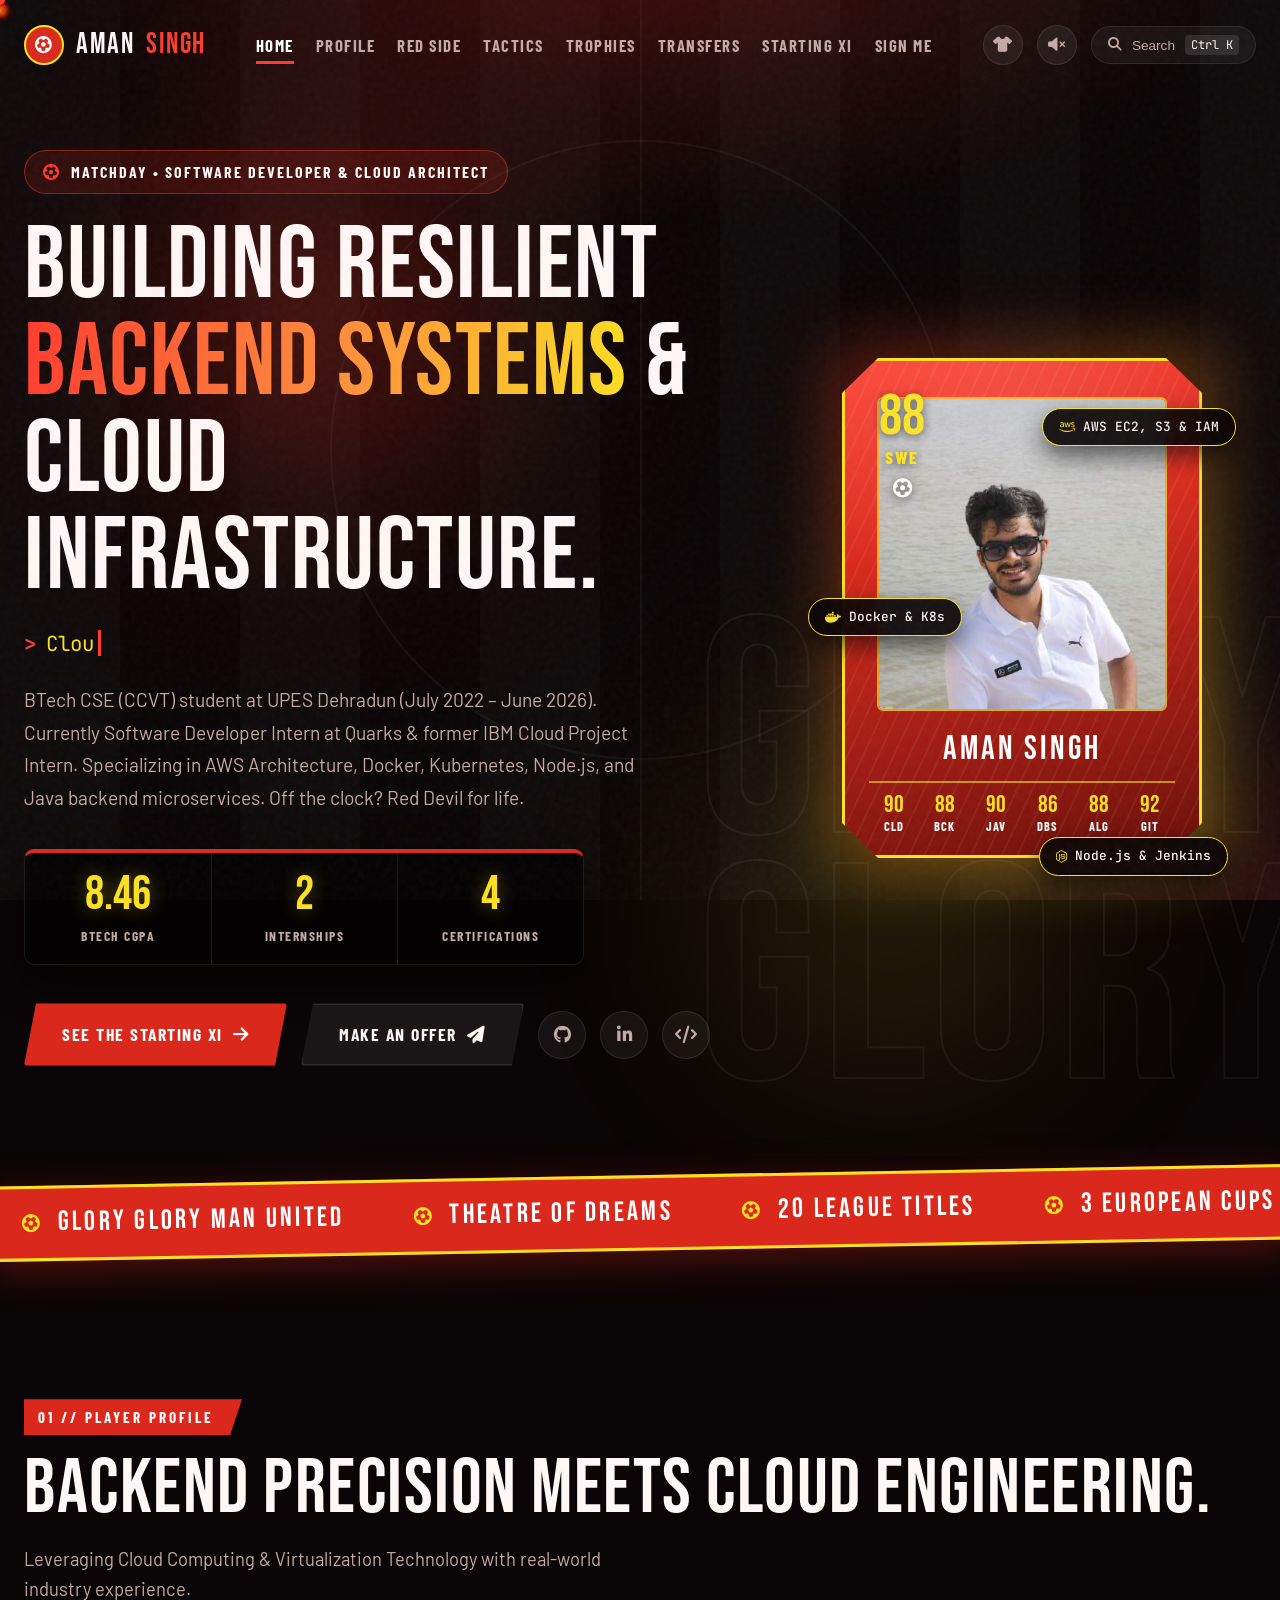
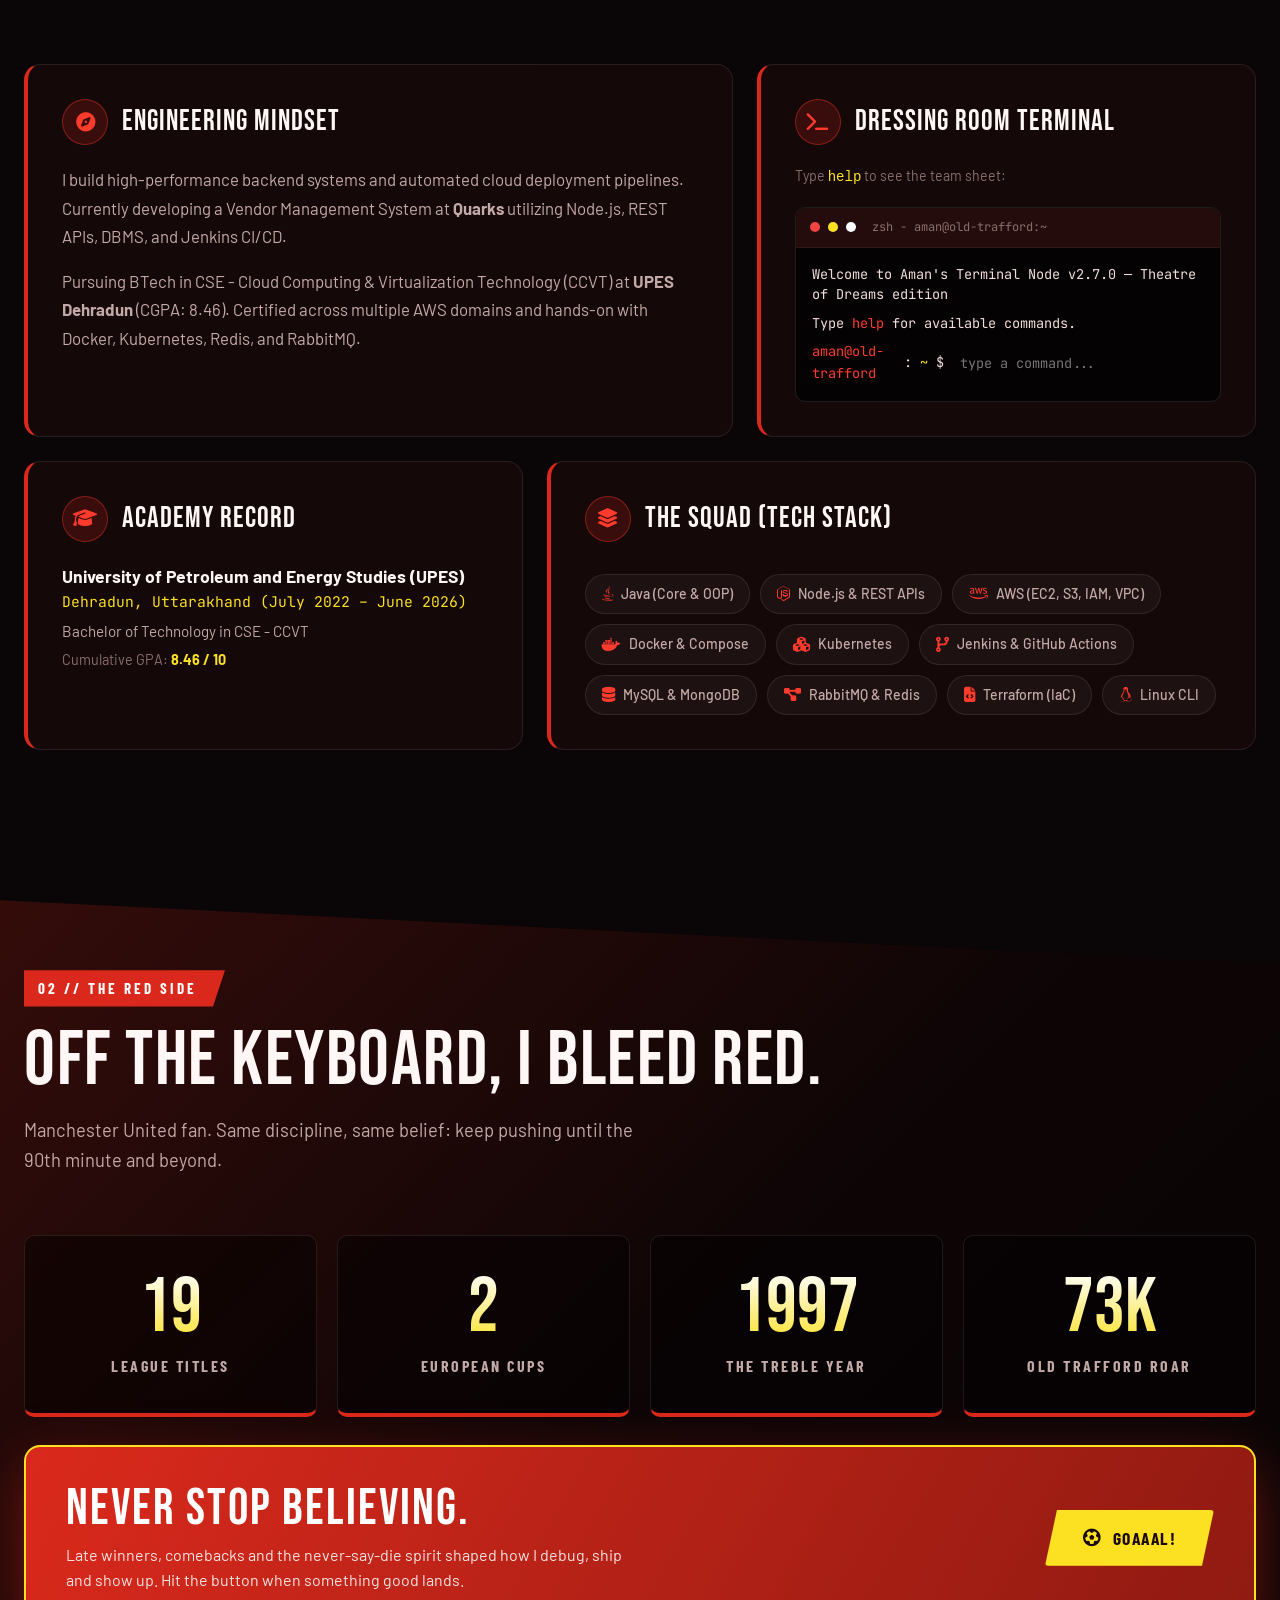
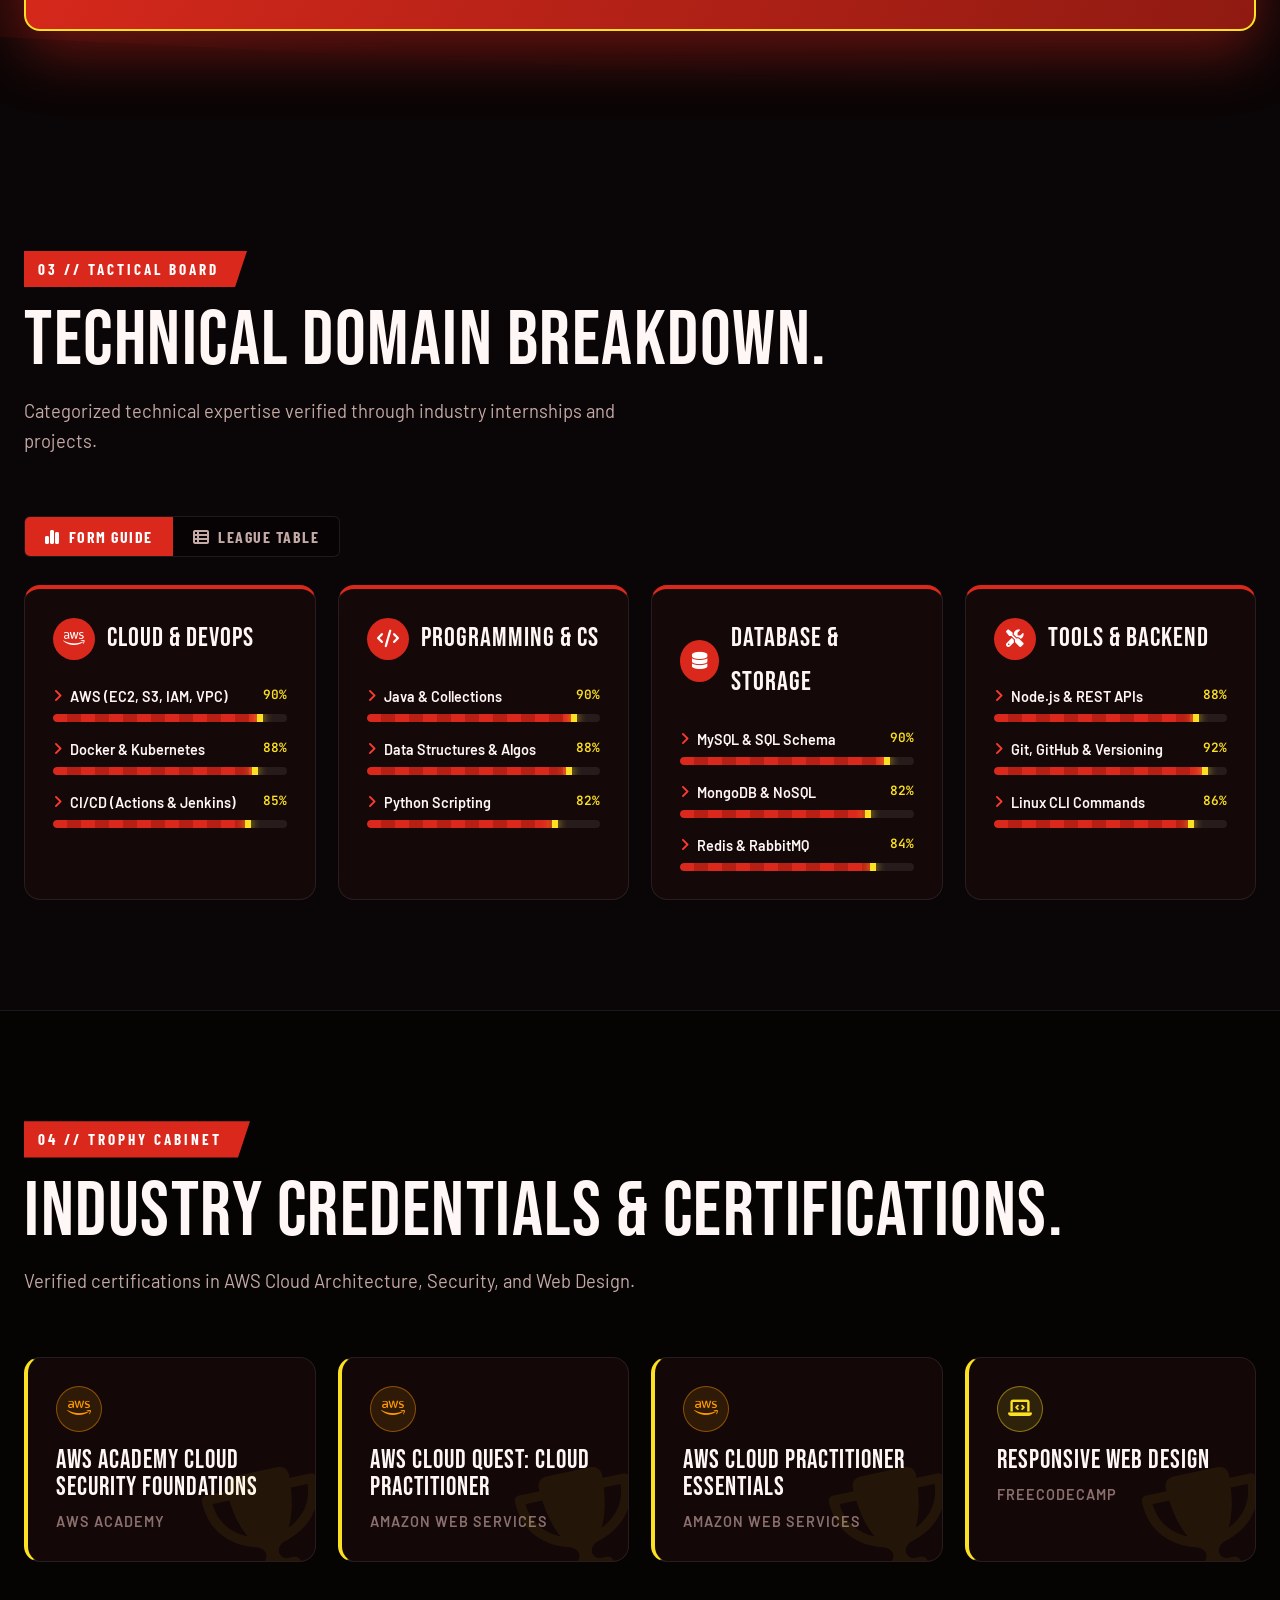
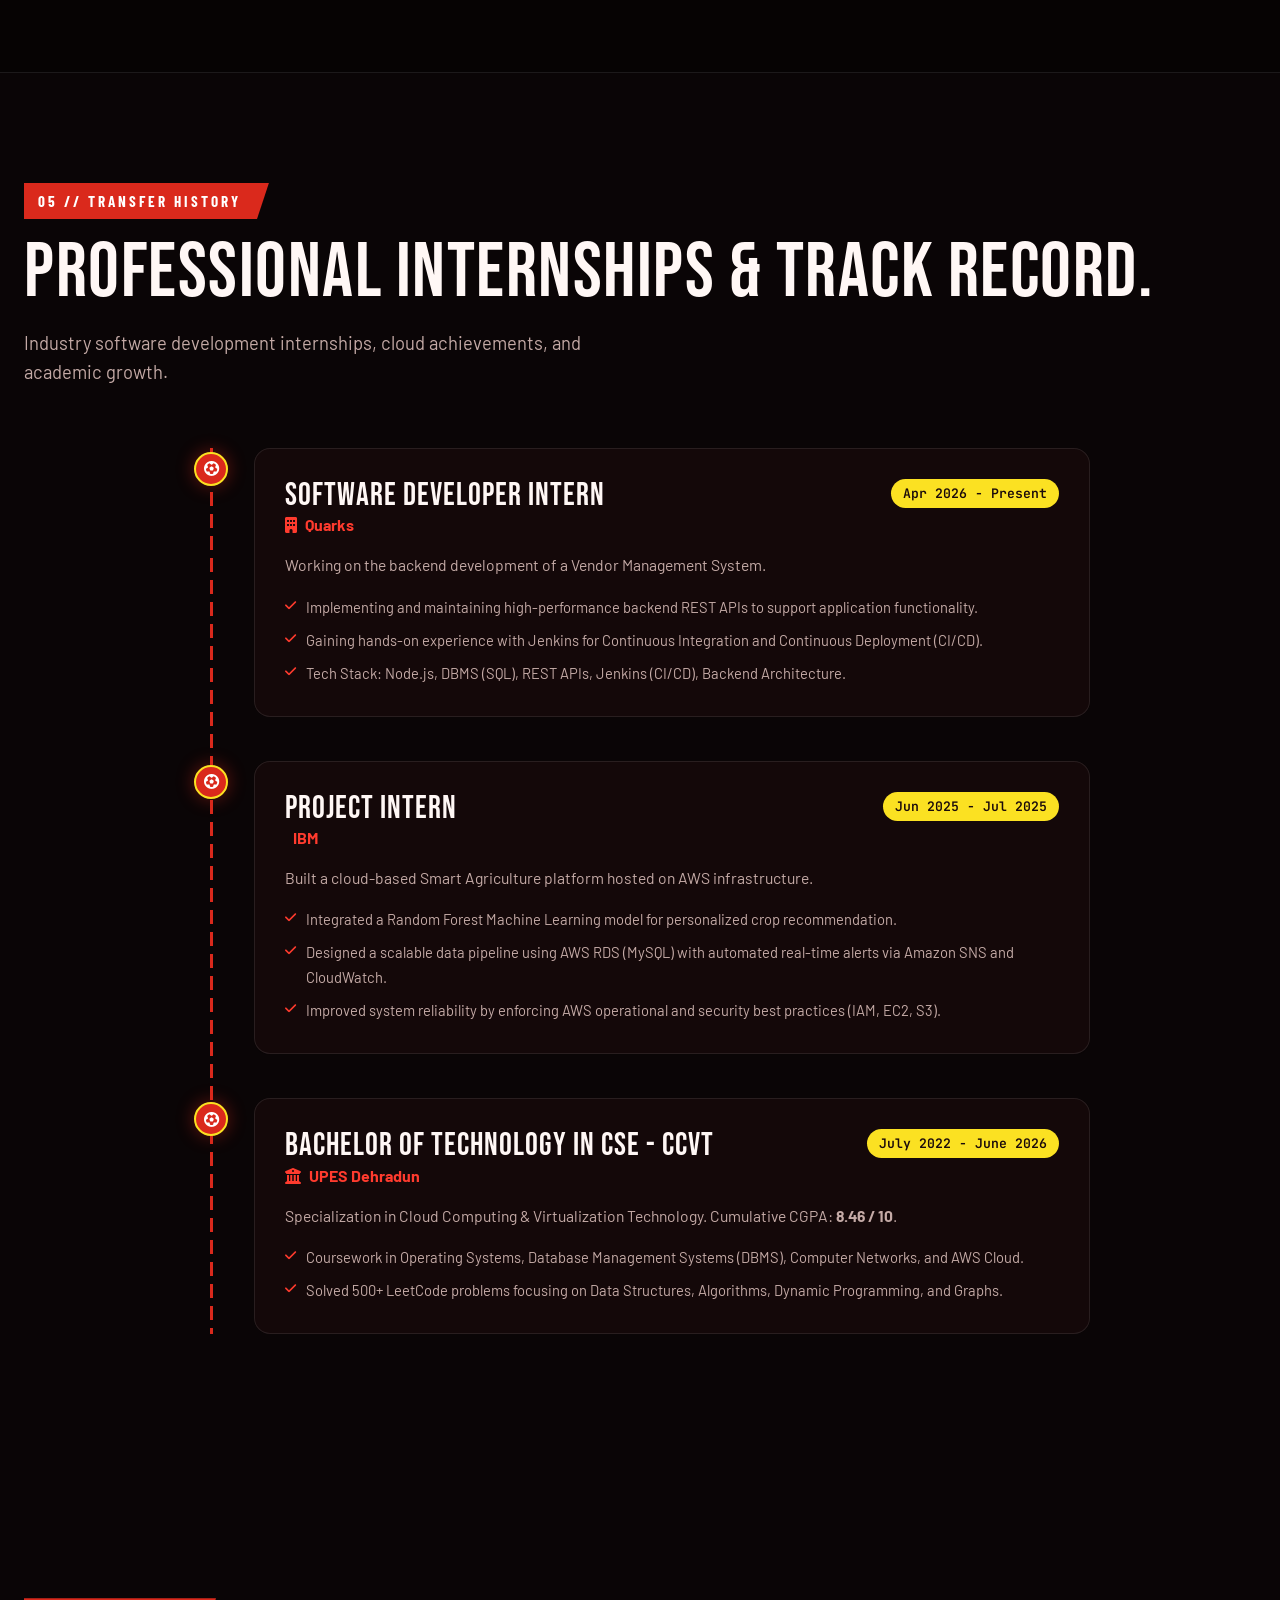
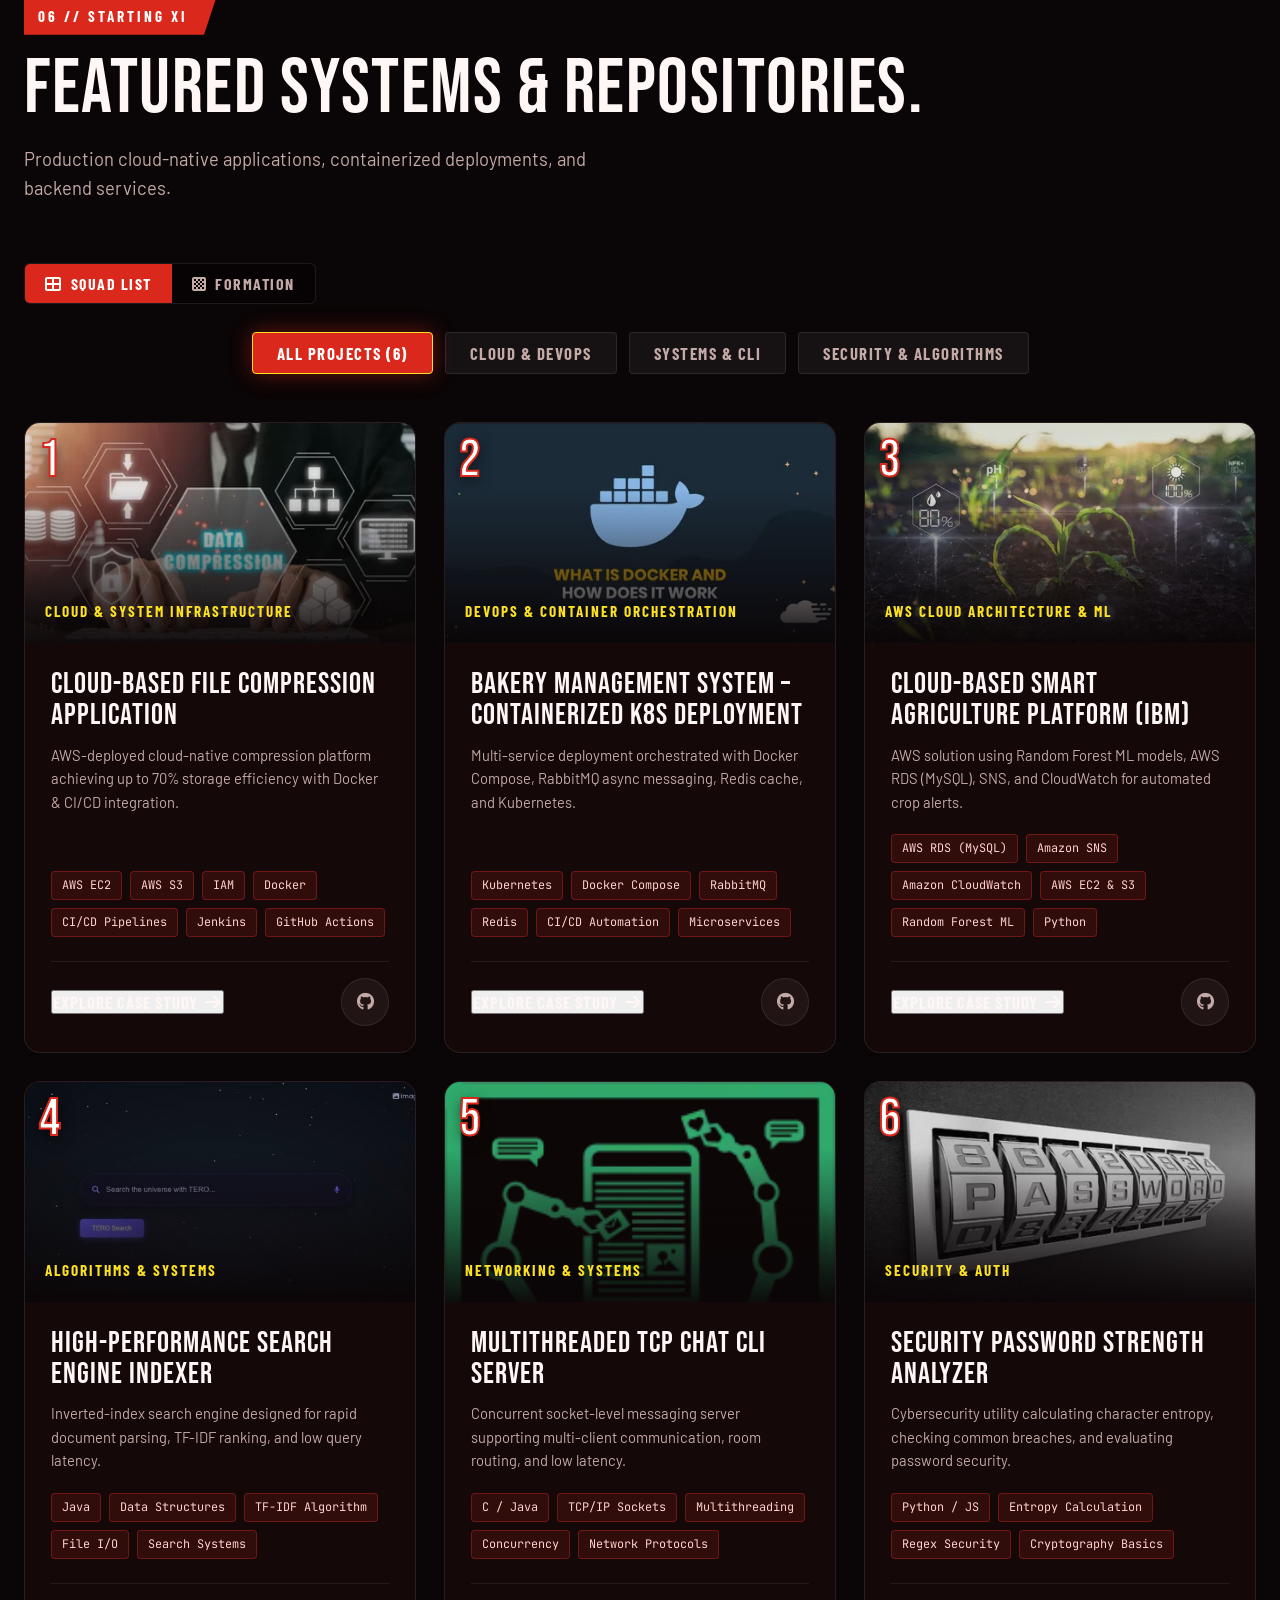
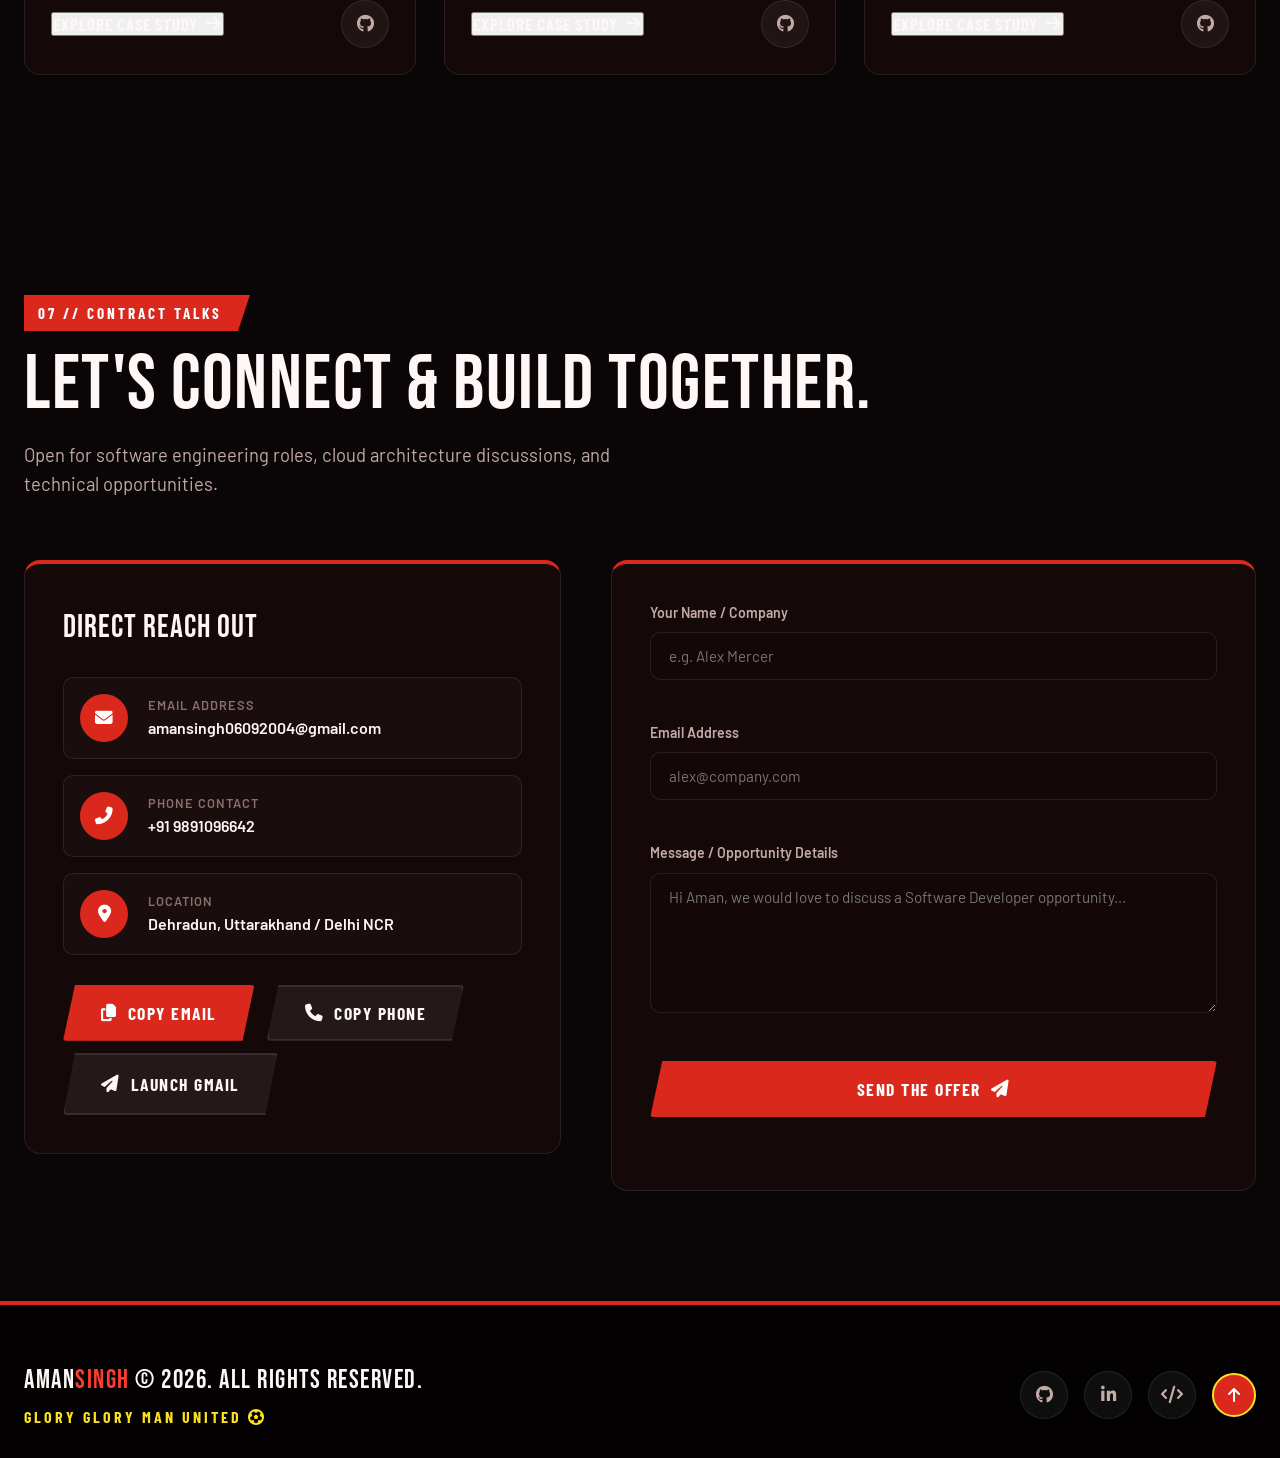
==== commit fd33d703: "Add pro polish: case studies, formation view, league table, live GitHub stats, kit switch, real cont" ====
--- a/index.html
+++ b/index.html
@@ -8,12 +8,60 @@
     <meta name="keywords" content="Aman Singh, Software Developer, Cloud Engineer, DevOps Intern, Quarks, IBM Intern, UPES Dehradun, AWS, Docker, Kubernetes, Java, Node.js">
     <meta name="author" content="Aman Singh">
     <meta name="theme-color" content="#DA291C">
+    <meta name="color-scheme" content="dark light">
+    <script>try { if (localStorage.getItem('kit') === 'away') document.documentElement.setAttribute('data-kit', 'away'); } catch (e) {}</script>
+    <link rel="canonical" href="https://aman-singh0609.github.io/Portfolio/">
+
+    <!-- Icons & Manifest -->
+    <link rel="icon" href="favicon.svg" type="image/svg+xml">
+    <link rel="manifest" href="site.webmanifest">
 
     <!-- OpenGraph / Social Media -->
     <meta property="og:type" content="website">
+    <meta property="og:site_name" content="Aman Singh">
+    <meta property="og:url" content="https://aman-singh0609.github.io/Portfolio/">
     <meta property="og:title" content="Aman Singh | Software Developer & Cloud Engineer">
     <meta property="og:description" content="Software Developer Intern @ Quarks | BTech CSE-CCVT @ UPES Dehradun (CGPA 8.46). Building resilient cloud infrastructure & backend APIs.">
-    <meta property="og:image" content="Images/Profile.jpeg">
+    <meta property="og:image" content="https://aman-singh0609.github.io/Portfolio/Images/og-image.jpg">
+    <meta property="og:image:width" content="1200">
+    <meta property="og:image:height" content="630">
+    <meta property="og:image:alt" content="Aman Singh, Software Developer & Cloud Engineer, shown as a Manchester United style player card">
+    <meta name="twitter:card" content="summary_large_image">
+    <meta name="twitter:title" content="Aman Singh | Software Developer & Cloud Engineer">
+    <meta name="twitter:description" content="Building resilient backend systems & cloud infrastructure. AWS, Docker, Kubernetes, Node.js, Java.">
+    <meta name="twitter:image" content="https://aman-singh0609.github.io/Portfolio/Images/og-image.jpg">
+
+    <!-- Structured Data -->
+    <script type="application/ld+json">
+    {
+      "@context": "https://schema.org",
+      "@type": "Person",
+      "name": "Aman Singh",
+      "url": "https://aman-singh0609.github.io/Portfolio/",
+      "image": "https://aman-singh0609.github.io/Portfolio/Images/Profile.jpeg",
+      "jobTitle": "Software Developer Intern",
+      "worksFor": { "@type": "Organization", "name": "Quarks" },
+      "alumniOf": { "@type": "CollegeOrUniversity", "name": "University of Petroleum and Energy Studies (UPES)" },
+      "email": "mailto:amansingh06092004@gmail.com",
+      "address": { "@type": "PostalAddress", "addressLocality": "Dehradun", "addressRegion": "Uttarakhand", "addressCountry": "IN" },
+      "knowsAbout": ["AWS", "Docker", "Kubernetes", "Node.js", "Java", "CI/CD", "REST APIs", "Cloud Computing"],
+      "sameAs": [
+        "https://github.com/Aman-Singh0609",
+        "https://www.linkedin.com/in/aman-singh-b30a72284",
+        "https://leetcode.com/u/AmiAllen/"
+      ]
+    }
+    </script>
+
+    <!-- Without JS: show all content instead of hidden reveal states -->
+    <noscript>
+        <style>
+            .reveal { opacity: 1 !important; transform: none !important; }
+            .skill-bar-fill { width: var(--w, 80%) !important; }
+            #preloader { display: none !important; }
+            .js-only { display: none !important; }
+        </style>
+    </noscript>
 
     <!-- Fonts & Icons -->
     <link rel="stylesheet" href="https://cdnjs.cloudflare.com/ajax/libs/font-awesome/6.4.0/css/all.min.css">
@@ -23,8 +71,11 @@
 
     <!-- Custom Design System Stylesheet -->
     <link rel="stylesheet" href="css/styles.css">
+    <link rel="stylesheet" href="css/polish.css">
 </head>
 <body>
+    <a href="#main" class="skip-link">Skip to content</a>
+
     <!-- Tunnel Preloader -->
     <div id="preloader">
         <div class="preloader-inner">
@@ -84,13 +135,24 @@
             </div>
 
             <div class="nav-actions">
-                <button class="cmd-trigger cmd-trigger-btn" title="Open Command Palette (Ctrl + K)">
+                <button class="icon-toggle" id="kit-toggle" type="button" aria-label="Switch kit: home or away" aria-pressed="false" title="Switch kit (home / away)">
+                    <i class="fas fa-shirt"></i>
+                </button>
+                <button class="icon-toggle" id="sound-toggle" type="button" aria-label="Toggle stadium sound" aria-pressed="false" title="Stadium sound (off)">
+                    <i class="fas fa-volume-xmark"></i>
+                </button>
+
+                <a href="Aman_Singh_Resume.pdf" class="nav-cv resume-link" target="_blank" rel="noopener" download hidden>
+                    <i class="fas fa-file-arrow-down"></i> CV
+                </a>
+
+                <button class="cmd-trigger cmd-trigger-btn" type="button" title="Open Command Palette (Ctrl + K)" aria-label="Open command palette">
                     <i class="fas fa-search"></i>
                     <span>Search</span>
-                    <span class="cmd-kbd">⌘K</span>
+                    <span class="cmd-kbd">Ctrl K</span>
                 </button>
 
-                <button class="mobile-menu-toggle" id="mobile-menu-toggle" aria-label="Toggle Mobile Menu">
+                <button class="mobile-menu-toggle" id="mobile-menu-toggle" type="button" aria-label="Open menu" aria-expanded="false" aria-controls="mobile-nav-drawer">
                     <i class="fas fa-bars"></i>
                 </button>
             </div>
@@ -99,7 +161,7 @@
 
     <!-- Mobile Navigation Drawer -->
     <div class="mobile-drawer-overlay" id="mobile-drawer-overlay"></div>
-    <div class="mobile-nav-drawer" id="mobile-nav-drawer">
+    <div class="mobile-nav-drawer" id="mobile-nav-drawer" aria-label="Mobile navigation">
         <div>
             <div class="logo">
                 <div class="logo-badge">
@@ -127,6 +189,7 @@
         </div>
     </div>
 
+<main id="main">
     <!-- Hero Section -->
     <section id="home" class="hero">
         <div class="hero-glow-1"></div>
@@ -143,6 +206,11 @@
                     <h1 class="hero-title">
                         Building Resilient <span class="gradient-text">Backend Systems</span> & Cloud Infrastructure.
                     </h1>
+
+                    <p class="hero-roles" aria-label="Aman Singh is a Backend Developer, Cloud Engineer, DevOps Enthusiast and Red Devil">
+                        <span class="roles-prefix" aria-hidden="true">&gt;</span>
+                        <span id="typed-role" aria-hidden="true">Backend Developer</span><span class="caret" aria-hidden="true"></span>
+                    </p>
 
                     <p class="hero-subtitle">
                         BTech CSE (CCVT) student at UPES Dehradun (July 2022 – June 2026). Currently Software Developer Intern at Quarks & former IBM Cloud Project Intern. Specializing in AWS Architecture, Docker, Kubernetes, Node.js, and Java backend microservices. Off the clock? Red Devil for life.
@@ -172,13 +240,16 @@
                         <a href="#contact" class="btn btn-secondary">
                             Make An Offer <i class="fas fa-paper-plane"></i>
                         </a>
-                        <a href="https://github.com/Aman-Singh0609" target="_blank" class="btn-icon" title="GitHub Profile">
+                        <a href="Aman_Singh_Resume.pdf" class="btn btn-gold resume-link" target="_blank" rel="noopener" download hidden>
+                            Download CV <i class="fas fa-file-arrow-down"></i>
+                        </a>
+                        <a href="https://github.com/Aman-Singh0609" target="_blank" rel="noopener" class="btn-icon" title="GitHub Profile" aria-label="GitHub profile">
                             <i class="fab fa-github"></i>
                         </a>
-                        <a href="https://www.linkedin.com/in/aman-singh-b30a72284" target="_blank" class="btn-icon" title="LinkedIn Profile">
+                        <a href="https://www.linkedin.com/in/aman-singh-b30a72284" target="_blank" rel="noopener" class="btn-icon" title="LinkedIn Profile" aria-label="LinkedIn profile">
                             <i class="fab fa-linkedin-in"></i>
                         </a>
-                        <a href="https://leetcode.com/u/AmiAllen/" target="_blank" class="btn-icon" title="LeetCode Profile">
+                        <a href="https://leetcode.com/u/AmiAllen/" target="_blank" rel="noopener" class="btn-icon" title="LeetCode Profile" aria-label="LeetCode profile">
                             <i class="fas fa-code"></i>
                         </a>
                     </div>
@@ -195,7 +266,7 @@
                                 <i class="fas fa-futbol rating-icon"></i>
                             </div>
                             <div class="player-photo">
-                                <img src="Images/Profile.jpeg" alt="Aman Singh Profile">
+                                <img src="Images/Profile.jpeg" alt="Portrait of Aman Singh" width="400" height="400" fetchpriority="high" decoding="async">
                             </div>
                             <div class="player-info">
                                 <div class="player-name">Aman Singh</div>
@@ -378,7 +449,29 @@
                 <p class="section-subtitle">Categorized technical expertise verified through industry internships and projects.</p>
             </div>
 
-            <div class="skills-grid">
+            <div class="view-toggle js-only" role="group" aria-label="Skills view">
+                <button type="button" class="view-btn active" data-skills-view="bars" aria-pressed="true"><i class="fas fa-chart-simple"></i> Form Guide</button>
+                <button type="button" class="view-btn" data-skills-view="table" aria-pressed="false"><i class="fas fa-table-list"></i> League Table</button>
+            </div>
+
+            <div class="league" id="skills-table" hidden>
+                <table class="league-table">
+                    <caption class="sr-only">Skills ranked by proficiency. Click a column heading to sort.</caption>
+                    <thead>
+                        <tr>
+                            <th scope="col" class="col-pos">#</th>
+                            <th scope="col"><button type="button" data-sort="name">Skill</button></th>
+                            <th scope="col" class="col-domain"><button type="button" data-sort="domain">Domain</button></th>
+                            <th scope="col" class="col-rating"><button type="button" data-sort="rating" class="sorted">Rating</button></th>
+                            <th scope="col" class="col-meter"><span class="sr-only">Meter</span></th>
+                        </tr>
+                    </thead>
+                    <tbody></tbody>
+                </table>
+                <p class="league-legend"><span class="dot ucl"></span> Champions League places (top 4) <span class="dot"></span> Rest of the squad</p>
+            </div>
+
+            <div class="skills-grid" id="skills-bars">
                 <!-- Skill Category 1 -->
                 <div class="skill-category-card reveal">
                     <div class="category-header">
@@ -391,21 +484,21 @@
                                 <span class="skill-item-name"><i class="fas fa-angle-right"></i> AWS (EC2, S3, IAM, VPC)</span>
                                 <span class="skill-item-val">90%</span>
                             </div>
-                            <div class="skill-bar-bg"><div class="skill-bar-fill" data-val="90"></div></div>
+                            <div class="skill-bar-bg"><div class="skill-bar-fill" data-val="90" style="--w:90%"></div></div>
                         </div>
                         <div class="skill-item">
                             <div class="skill-item-info">
                                 <span class="skill-item-name"><i class="fas fa-angle-right"></i> Docker & Kubernetes</span>
                                 <span class="skill-item-val">88%</span>
                             </div>
-                            <div class="skill-bar-bg"><div class="skill-bar-fill" data-val="88"></div></div>
+                            <div class="skill-bar-bg"><div class="skill-bar-fill" data-val="88" style="--w:88%"></div></div>
                         </div>
                         <div class="skill-item">
                             <div class="skill-item-info">
                                 <span class="skill-item-name"><i class="fas fa-angle-right"></i> CI/CD (Actions & Jenkins)</span>
                                 <span class="skill-item-val">85%</span>
                             </div>
-                            <div class="skill-bar-bg"><div class="skill-bar-fill" data-val="85"></div></div>
+                            <div class="skill-bar-bg"><div class="skill-bar-fill" data-val="85" style="--w:85%"></div></div>
                         </div>
                     </div>
                 </div>
@@ -422,21 +515,21 @@
                                 <span class="skill-item-name"><i class="fas fa-angle-right"></i> Java & Collections</span>
                                 <span class="skill-item-val">90%</span>
                             </div>
-                            <div class="skill-bar-bg"><div class="skill-bar-fill" data-val="90"></div></div>
+                            <div class="skill-bar-bg"><div class="skill-bar-fill" data-val="90" style="--w:90%"></div></div>
                         </div>
                         <div class="skill-item">
                             <div class="skill-item-info">
                                 <span class="skill-item-name"><i class="fas fa-angle-right"></i> Data Structures & Algos</span>
                                 <span class="skill-item-val">88%</span>
                             </div>
-                            <div class="skill-bar-bg"><div class="skill-bar-fill" data-val="88"></div></div>
+                            <div class="skill-bar-bg"><div class="skill-bar-fill" data-val="88" style="--w:88%"></div></div>
                         </div>
                         <div class="skill-item">
                             <div class="skill-item-info">
                                 <span class="skill-item-name"><i class="fas fa-angle-right"></i> Python Scripting</span>
                                 <span class="skill-item-val">82%</span>
                             </div>
-                            <div class="skill-bar-bg"><div class="skill-bar-fill" data-val="82"></div></div>
+                            <div class="skill-bar-bg"><div class="skill-bar-fill" data-val="82" style="--w:82%"></div></div>
                         </div>
                     </div>
                 </div>
@@ -453,21 +546,21 @@
                                 <span class="skill-item-name"><i class="fas fa-angle-right"></i> MySQL & SQL Schema</span>
                                 <span class="skill-item-val">90%</span>
                             </div>
-                            <div class="skill-bar-bg"><div class="skill-bar-fill" data-val="90"></div></div>
+                            <div class="skill-bar-bg"><div class="skill-bar-fill" data-val="90" style="--w:90%"></div></div>
                         </div>
                         <div class="skill-item">
                             <div class="skill-item-info">
                                 <span class="skill-item-name"><i class="fas fa-angle-right"></i> MongoDB & NoSQL</span>
                                 <span class="skill-item-val">82%</span>
                             </div>
-                            <div class="skill-bar-bg"><div class="skill-bar-fill" data-val="82"></div></div>
+                            <div class="skill-bar-bg"><div class="skill-bar-fill" data-val="82" style="--w:82%"></div></div>
                         </div>
                         <div class="skill-item">
                             <div class="skill-item-info">
                                 <span class="skill-item-name"><i class="fas fa-angle-right"></i> Redis & RabbitMQ</span>
                                 <span class="skill-item-val">84%</span>
                             </div>
-                            <div class="skill-bar-bg"><div class="skill-bar-fill" data-val="84"></div></div>
+                            <div class="skill-bar-bg"><div class="skill-bar-fill" data-val="84" style="--w:84%"></div></div>
                         </div>
                     </div>
                 </div>
@@ -484,21 +577,21 @@
                                 <span class="skill-item-name"><i class="fas fa-angle-right"></i> Node.js & REST APIs</span>
                                 <span class="skill-item-val">88%</span>
                             </div>
-                            <div class="skill-bar-bg"><div class="skill-bar-fill" data-val="88"></div></div>
+                            <div class="skill-bar-bg"><div class="skill-bar-fill" data-val="88" style="--w:88%"></div></div>
                         </div>
                         <div class="skill-item">
                             <div class="skill-item-info">
                                 <span class="skill-item-name"><i class="fas fa-angle-right"></i> Git, GitHub & Versioning</span>
                                 <span class="skill-item-val">92%</span>
                             </div>
-                            <div class="skill-bar-bg"><div class="skill-bar-fill" data-val="92"></div></div>
+                            <div class="skill-bar-bg"><div class="skill-bar-fill" data-val="92" style="--w:92%"></div></div>
                         </div>
                         <div class="skill-item">
                             <div class="skill-item-info">
                                 <span class="skill-item-name"><i class="fas fa-angle-right"></i> Linux CLI Commands</span>
                                 <span class="skill-item-val">86%</span>
                             </div>
-                            <div class="skill-bar-bg"><div class="skill-bar-fill" data-val="86"></div></div>
+                            <div class="skill-bar-bg"><div class="skill-bar-fill" data-val="86" style="--w:86%"></div></div>
                         </div>
                     </div>
                 </div>
@@ -634,16 +727,43 @@
                 <p class="section-subtitle">Production cloud-native applications, containerized deployments, and backend services.</p>
             </div>
 
+            <!-- Live GitHub stats (filled by js/features.js; hidden if the API is unreachable) -->
+            <div class="gh-strip reveal" id="gh-strip" hidden>
+                <div class="gh-head"><i class="fab fa-github"></i> Live from GitHub <a href="https://github.com/Aman-Singh0609" target="_blank" rel="noopener">@Aman-Singh0609</a></div>
+                <div class="gh-stats">
+                    <div><b id="gh-repos">–</b><span>Public Repos</span></div>
+                    <div><b id="gh-stars">–</b><span>Stars Earned</span></div>
+                    <div><b id="gh-languages">–</b><span>Languages Used</span></div>
+                    <div><b id="gh-recent">–</b><span>Last Push</span></div>
+                </div>
+                <div class="gh-langs" id="gh-langs" aria-label="Most used languages"></div>
+            </div>
+
+            <div class="view-toggle js-only" role="group" aria-label="Projects view">
+                <button type="button" class="view-btn active" data-projects-view="grid" aria-pressed="true"><i class="fas fa-table-cells-large"></i> Squad List</button>
+                <button type="button" class="view-btn" data-projects-view="pitch" aria-pressed="false"><i class="fas fa-chess-board"></i> Formation</button>
+            </div>
+
             <!-- Project Category Filters -->
-            <div class="project-filters">
-                <button class="filter-btn active" data-filter="all">All Projects</button>
-                <button class="filter-btn" data-filter="cloud-devops">Cloud & DevOps</button>
-                <button class="filter-btn" data-filter="systems-cli">Systems & CLI</button>
-                <button class="filter-btn" data-filter="security-algo">Security & Algorithms</button>
+            <div class="project-filters" id="project-filters">
+                <button type="button" class="filter-btn active" data-filter="all">All Projects</button>
+                <button type="button" class="filter-btn" data-filter="cloud-devops">Cloud & DevOps</button>
+                <button type="button" class="filter-btn" data-filter="systems-cli">Systems & CLI</button>
+                <button type="button" class="filter-btn" data-filter="security-algo">Security & Algorithms</button>
             </div>
 
             <!-- Projects Grid (Populated dynamically via JS) -->
             <div class="projects-grid" id="projects-grid"></div>
+            <noscript><p class="noscript-note">Enable JavaScript to browse the project case studies, or visit <a href="https://github.com/Aman-Singh0609">my GitHub</a>.</p></noscript>
+
+            <!-- Formation view -->
+            <div class="pitch-wrap" id="pitch-view" hidden>
+                <div class="pitch">
+                    <div class="pitch-lines" aria-hidden="true"><i class="box top"></i><i class="box bottom"></i><i class="circle"></i><i class="half"></i></div>
+                    <div class="pitch-players" id="pitch-players"></div>
+                </div>
+                <p class="pitch-hint">Select a player to open the case study. Formation: 1-2-2-1.</p>
+            </div>
         </div>
     </section>
 
@@ -702,27 +822,34 @@
 
                 <!-- Interactive Quick Contact Form -->
                 <div class="contact-form reveal">
-                    <form id="contact-form">
+                    <form id="contact-form" novalidate>
                         <div class="form-group">
                             <label class="form-label" for="form-name">Your Name / Company</label>
-                            <input type="text" id="form-name" class="form-input" placeholder="e.g. Alex Mercer" required>
+                            <input type="text" id="form-name" name="name" class="form-input" placeholder="e.g. Alex Mercer" autocomplete="name" required minlength="2" maxlength="80">
+                            <span class="field-error" id="err-name" role="alert"></span>
                         </div>
                         <div class="form-group">
                             <label class="form-label" for="form-email">Email Address</label>
-                            <input type="email" id="form-email" class="form-input" placeholder="alex@company.com" required>
+                            <input type="email" id="form-email" name="email" class="form-input" placeholder="alex@company.com" autocomplete="email" required maxlength="120">
+                            <span class="field-error" id="err-email" role="alert"></span>
                         </div>
                         <div class="form-group">
                             <label class="form-label" for="form-message">Message / Opportunity Details</label>
-                            <textarea id="form-message" class="form-input" placeholder="Hi Aman, we would love to discuss a Software Developer opportunity..." required></textarea>
-                        </div>
-                        <button type="submit" class="btn btn-primary" style="width: 100%;">
-                            Send The Offer <i class="fas fa-paper-plane"></i>
+                            <textarea id="form-message" name="message" class="form-input" placeholder="Hi Aman, we would love to discuss a Software Developer opportunity..." required minlength="10" maxlength="2000"></textarea>
+                            <span class="field-error" id="err-message" role="alert"></span>
+                        </div>
+                        <!-- Honeypot: real visitors never see or fill this -->
+                        <div class="hp" aria-hidden="true"><label>Leave empty<input type="text" name="_honey" tabindex="-1" autocomplete="off"></label></div>
+                        <button type="submit" class="btn btn-primary" id="form-submit" style="width: 100%;">
+                            <span class="btn-label">Send The Offer</span> <i class="fas fa-paper-plane"></i>
                         </button>
+                        <p class="form-status" id="form-status" role="status" aria-live="polite"></p>
                     </form>
                 </div>
             </div>
         </div>
     </section>
+</main>
 
     <!-- Footer -->
     <footer>
@@ -732,20 +859,20 @@
                 <div class="footer-chant">Glory Glory Man United <i class="fas fa-futbol"></i></div>
             </div>
             <div style="display: flex; gap: 16px; align-items: center;">
-                <a href="https://github.com/Aman-Singh0609" target="_blank" class="btn-icon"><i class="fab fa-github"></i></a>
-                <a href="https://www.linkedin.com/in/aman-singh-b30a72284" target="_blank" class="btn-icon"><i class="fab fa-linkedin-in"></i></a>
-                <a href="https://leetcode.com/u/AmiAllen/" target="_blank" class="btn-icon"><i class="fas fa-code"></i></a>
-                <a href="#home" class="back-to-top" title="Back to Top"><i class="fas fa-arrow-up"></i></a>
+                <a href="https://github.com/Aman-Singh0609" target="_blank" rel="noopener" class="btn-icon" aria-label="GitHub profile"><i class="fab fa-github"></i></a>
+                <a href="https://www.linkedin.com/in/aman-singh-b30a72284" target="_blank" rel="noopener" class="btn-icon" aria-label="LinkedIn profile"><i class="fab fa-linkedin-in"></i></a>
+                <a href="https://leetcode.com/u/AmiAllen/" target="_blank" rel="noopener" class="btn-icon" aria-label="LeetCode profile"><i class="fas fa-code"></i></a>
+                <a href="#home" class="back-to-top" title="Back to Top" aria-label="Back to top"><i class="fas fa-arrow-up"></i></a>
             </div>
         </div>
     </footer>
 
     <!-- Command Palette Modal -->
-    <div class="modal-backdrop" id="command-palette">
-        <div class="command-modal">
+    <div class="modal-backdrop" id="command-palette" aria-hidden="true">
+        <div class="command-modal" role="dialog" aria-modal="true" aria-label="Command palette">
             <div class="command-search-bar">
-                <i class="fas fa-terminal"></i>
-                <input type="text" id="cmd-input" class="command-search-input" placeholder="Type a command or search section..." autocomplete="off">
+                <i class="fas fa-terminal" aria-hidden="true"></i>
+                <input type="text" id="cmd-input" class="command-search-input" placeholder="Type a command or search section..." autocomplete="off" aria-label="Search commands">
                 <span class="command-badge">ESC to close</span>
             </div>
             <div class="command-list" id="cmd-list">
@@ -813,25 +940,34 @@
     </div>
 
     <!-- Project Lightbox Detail Modal -->
-    <div class="modal-backdrop" id="project-modal">
-        <div class="project-modal-card">
+    <div class="modal-backdrop" id="project-modal" aria-hidden="true">
+        <div class="project-modal-card" role="dialog" aria-modal="true" aria-labelledby="modal-project-title">
             <div class="project-modal-header">
-                <img id="modal-project-img" src="" alt="Project Header">
-                <button class="project-modal-close" id="modal-close-btn"><i class="fas fa-times"></i></button>
+                <img id="modal-project-img" src="" alt="" width="800" height="300">
+                <button class="project-modal-close" id="modal-close-btn" type="button" aria-label="Close case study"><i class="fas fa-times"></i></button>
             </div>
             <div class="project-modal-content">
                 <span class="project-category" id="modal-project-category">Category</span>
-                <h2 style="font-family: var(--font-heading); font-size: 2.4rem; letter-spacing: 1px; font-weight: 400; margin: 8px 0 16px 0;" id="modal-project-title">Title</h2>
-                <p style="color: var(--text-muted); font-size: 1.05rem; line-height: 1.7; margin-bottom: 24px;" id="modal-project-desc">Description</p>
-
-                <h4 style="font-size: 1rem; color: var(--text-main); margin-bottom: 12px;">Architecture Tech Stack:</h4>
+                <h2 class="modal-title" id="modal-project-title">Title</h2>
+                <p class="modal-desc" id="modal-project-desc">Description</p>
+
+                <div class="case-grid">
+                    <div class="case-box"><h4><i class="fas fa-bullseye"></i> The Brief</h4><p id="case-problem"></p></div>
+                    <div class="case-box"><h4><i class="fas fa-chess-knight"></i> The Tactics</h4><p id="case-solution"></p></div>
+                    <div class="case-box"><h4><i class="fas fa-trophy"></i> The Result</h4><p id="case-outcome"></p></div>
+                </div>
+
+                <h4 class="modal-sub">Architecture Flow</h4>
+                <div class="flow" id="case-flow" role="img" aria-label="Architecture flow diagram"></div>
+
+                <h4 class="modal-sub">Tech Stack</h4>
                 <div class="tags-wrapper" id="modal-project-tech" style="margin-bottom: 30px;"></div>
 
                 <div style="display: flex; gap: 16px; flex-wrap: wrap;">
-                    <a href="" target="_blank" id="modal-project-github" class="btn btn-primary">
+                    <a href="" target="_blank" rel="noopener" id="modal-project-github" class="btn btn-primary">
                         <i class="fab fa-github"></i> View GitHub Source
                     </a>
-                    <a href="" target="_blank" id="modal-project-demo" class="btn btn-secondary">
+                    <a href="" target="_blank" rel="noopener" id="modal-project-demo" class="btn btn-secondary">
                         <i class="fas fa-external-link-alt"></i> Case Study Repo
                     </a>
                 </div>
@@ -840,6 +976,7 @@
     </div>
 
     <!-- Master Logic JS -->
-    <script src="js/main.js"></script>
+    <script src="js/main.js" defer></script>
+    <script src="js/features.js" defer></script>
 </body>
 </html>
--- a/css/styles.css
+++ b/css/styles.css
@@ -11,6 +11,7 @@
     --bg-card: rgba(26, 11, 12, 0.72);
     --bg-card-hover: rgba(40, 14, 15, 0.85);
     --bg-input: rgba(20, 8, 9, 0.85);
+    --surface-solid: #130809;
 
     /* Club Colours */
     --red: #da291c;
@@ -76,8 +77,14 @@
 
 body.loading { overflow: hidden; }
 
-a, button, input, textarea, select, .interactive, [data-action], .project-card, .bento-card, .filter-btn, .tag, .command-item, .social-link {
-    cursor: none !important;
+#custom-cursor, #custom-cursor-follower { display: none; }
+
+@media (hover: hover) and (pointer: fine) {
+    a, button, input, textarea, select, .interactive, [data-action], .project-card, .bento-card, .filter-btn, .tag, .command-item, .social-link {
+        cursor: none !important;
+    }
+    #custom-cursor { display: block; }
+    #custom-cursor-follower { display: flex; }
 }
 
 h1, h2, h3, .section-title, .hero-title, .logo, .metric-value, .fan-num, .player-name, .rating-num {
@@ -906,7 +913,7 @@
     backdrop-filter: blur(12px);
     border: 1px solid var(--gold);
     border-radius: 100px;
-    color: var(--text-main);
+    color: #fff7f5;
     font-family: var(--font-code);
     font-size: 0.8rem;
     font-weight: 500;
@@ -1619,7 +1626,7 @@
 .command-modal {
     width: 100%;
     max-width: 640px;
-    background: #130809;
+    background: var(--surface-solid);
     border: 1px solid var(--glass-border-hover);
     border-top: 4px solid var(--red);
     border-radius: var(--radius-lg);
@@ -1693,7 +1700,7 @@
 .project-modal-card {
     width: 100%;
     max-width: 800px;
-    background: #130809;
+    background: var(--surface-solid);
     border: 1px solid var(--glass-border-hover);
     border-top: 4px solid var(--red);
     border-radius: var(--radius-lg);
@@ -1744,7 +1751,7 @@
     border: 1px solid var(--red-bright);
     border-left: 5px solid var(--gold);
     border-radius: var(--radius-md);
-    color: var(--text-main);
+    color: #fff7f5;
     font-size: 0.95rem;
     font-weight: 600;
     display: flex;
--- a/css/polish.css
+++ b/css/polish.css
@@ -0,0 +1,494 @@
+/* ==========================================================================
+   Professional polish layer
+   Accessibility, hero effects, views, GitHub strip, case studies, forms, kits
+   Loaded after styles.css so it can refine the base theme.
+   ========================================================================== */
+
+/* --- Accessibility helpers --- */
+.sr-only {
+    position: absolute;
+    width: 1px;
+    height: 1px;
+    padding: 0;
+    margin: -1px;
+    overflow: hidden;
+    clip: rect(0, 0, 0, 0);
+    white-space: nowrap;
+    border: 0;
+}
+
+.skip-link {
+    position: fixed;
+    top: -60px;
+    left: 16px;
+    z-index: 30000;
+    padding: 12px 22px;
+    background: var(--gold);
+    color: #1a0a0b;
+    font-family: var(--font-cond);
+    font-weight: 700;
+    letter-spacing: 1px;
+    text-transform: uppercase;
+    text-decoration: none;
+    border-radius: 4px;
+    transition: top 0.2s;
+}
+
+.skip-link:focus { top: 16px; }
+
+:focus-visible {
+    outline: 3px solid var(--gold);
+    outline-offset: 3px;
+    border-radius: 4px;
+}
+
+[hidden] { display: none !important; }
+
+/* Closed modals must not be reachable with Tab */
+.modal-backdrop { visibility: hidden; transition: opacity 0.3s var(--ease-out-expo), visibility 0s linear 0.3s; }
+.modal-backdrop.active { visibility: visible; transition-delay: 0s; }
+
+main { display: block; }
+
+/* --- Nav extras --- */
+.icon-toggle {
+    width: 40px;
+    height: 40px;
+    border-radius: 50%;
+    background: rgba(255, 255, 255, 0.06);
+    border: 1px solid var(--glass-border);
+    color: var(--text-muted);
+    font-size: 0.95rem;
+    display: inline-flex;
+    align-items: center;
+    justify-content: center;
+    transition: var(--transition-smooth);
+}
+
+.icon-toggle:hover, .icon-toggle[aria-pressed="true"] {
+    background: var(--red);
+    border-color: var(--gold);
+    color: #fff;
+}
+
+.nav-cv {
+    display: inline-flex;
+    align-items: center;
+    gap: 8px;
+    padding: 8px 16px;
+    border-radius: 4px;
+    background: var(--gold);
+    color: #1a0a0b;
+    font-family: var(--font-cond);
+    font-weight: 800;
+    letter-spacing: 1.5px;
+    text-transform: uppercase;
+    text-decoration: none;
+    font-size: 0.95rem;
+    transition: var(--transition-smooth);
+}
+
+.nav-cv:hover { transform: translateY(-2px); box-shadow: 0 8px 22px var(--gold-glow); }
+
+/* --- Hero: typed roles, magnetic buttons, tilt card --- */
+.hero-roles {
+    display: flex;
+    align-items: center;
+    gap: 10px;
+    margin: -6px 0 22px;
+    font-family: var(--font-code);
+    font-size: clamp(1rem, 2.2vw, 1.3rem);
+    color: var(--gold);
+    min-height: 1.8em;
+}
+
+.roles-prefix { color: var(--red-bright); font-weight: 700; }
+
+.caret {
+    display: inline-block;
+    width: 3px;
+    height: 1.25em;
+    background: var(--red-bright);
+    margin-left: -6px;
+    animation: caretBlink 1s steps(1) infinite;
+}
+
+@keyframes caretBlink { 50% { opacity: 0; } }
+
+.btn, .btn-icon { translate: var(--mx, 0px) var(--my, 0px); }
+
+.player-card {
+    transform: perspective(900px) rotateX(var(--rx, 0deg)) rotateY(var(--ry, 0deg));
+    transition: transform 0.25s ease-out;
+    will-change: transform;
+}
+
+.profile-card-wrap:hover .player-card {
+    transform: perspective(900px) rotateX(var(--rx, 0deg)) rotateY(var(--ry, 0deg)) scale(1.02);
+}
+
+.player-card::after {
+    content: '';
+    position: absolute;
+    inset: 0;
+    background: radial-gradient(circle at var(--gx, 50%) var(--gy, 20%), rgba(255, 255, 255, 0.32), transparent 45%);
+    mix-blend-mode: soft-light;
+    pointer-events: none;
+    z-index: 4;
+}
+
+/* Section title word reveal */
+.split-title .w {
+    display: inline-block;
+    overflow: hidden;
+    vertical-align: bottom;
+    padding-bottom: 0.04em;
+}
+
+.split-title .w > span {
+    display: inline-block;
+    transform: translateY(105%);
+    transition: transform 0.8s var(--ease-out-expo);
+    transition-delay: calc(var(--i, 0) * 60ms);
+}
+
+.split-title.in .w > span { transform: translateY(0); }
+
+/* --- View toggles --- */
+.view-toggle {
+    display: inline-flex;
+    margin-bottom: 28px;
+    border: 1px solid var(--glass-border);
+    border-radius: 6px;
+    overflow: hidden;
+    background: rgba(0, 0, 0, 0.25);
+}
+
+.view-btn {
+    padding: 10px 20px;
+    background: transparent;
+    border: 0;
+    color: var(--text-muted);
+    font-family: var(--font-cond);
+    font-weight: 700;
+    font-size: 1rem;
+    letter-spacing: 1.5px;
+    text-transform: uppercase;
+    display: inline-flex;
+    align-items: center;
+    gap: 8px;
+    transition: var(--transition-fast);
+}
+
+.view-btn:hover { color: var(--text-main); }
+.view-btn.active { background: var(--red); color: #fff; }
+
+/* --- League table (skills) --- */
+.league {
+    background: var(--bg-card);
+    border: 1px solid var(--glass-border);
+    border-top: 4px solid var(--red);
+    border-radius: var(--radius-lg);
+    padding: 12px 8px 18px;
+    overflow-x: auto;
+}
+
+.league-table { width: 100%; border-collapse: collapse; min-width: 520px; }
+
+.league-table th {
+    text-align: left;
+    padding: 12px 16px;
+    font-family: var(--font-cond);
+    font-size: 0.95rem;
+    letter-spacing: 2px;
+    text-transform: uppercase;
+    color: var(--text-dim);
+    border-bottom: 1px solid var(--glass-border);
+}
+
+.league-table th button {
+    background: none;
+    border: 0;
+    padding: 0;
+    color: inherit;
+    font: inherit;
+    letter-spacing: inherit;
+    text-transform: inherit;
+}
+
+.league-table th button::after { content: ' ↕'; opacity: 0.35; }
+.league-table th button.sorted { color: var(--gold); }
+.league-table th button.sorted::after { content: ' ↓'; opacity: 1; }
+.league-table th button.sorted.asc::after { content: ' ↑'; }
+.league-table th button:hover { color: var(--text-main); }
+
+.league-table td { padding: 12px 16px; border-bottom: 1px solid var(--glass-border); font-weight: 600; }
+.league-table tbody tr { transition: background 0.2s; }
+.league-table tbody tr:hover { background: rgba(218, 41, 28, 0.12); }
+.league-table tbody tr:last-child td { border-bottom: 0; }
+
+.league-table td:first-child {
+    font-family: var(--font-heading);
+    font-size: 1.4rem;
+    color: var(--text-dim);
+    width: 56px;
+    border-left: 4px solid transparent;
+}
+
+.league-table tr.ucl td:first-child { border-left-color: var(--gold); color: var(--gold); }
+.league-table .col-domain, .league-table td.domain { color: var(--text-muted); font-weight: 500; }
+.league-table td.rating { font-family: var(--font-heading); font-size: 1.5rem; color: var(--gold); letter-spacing: 1px; }
+.col-meter { width: 28%; }
+
+.meter { height: 8px; background: rgba(255, 255, 255, 0.1); border-radius: 10px; overflow: hidden; }
+.meter i { display: block; height: 100%; width: 0; background: repeating-linear-gradient(90deg, var(--red) 0 12px, #b81f14 12px 24px); transition: width 0.9s var(--ease-out-expo); }
+
+.league-legend { padding: 14px 16px 0; font-size: 0.85rem; color: var(--text-dim); display: flex; align-items: center; gap: 8px; flex-wrap: wrap; }
+.league-legend .dot { width: 10px; height: 10px; border-radius: 50%; background: var(--text-dim); display: inline-block; margin-left: 10px; }
+.league-legend .dot:first-child { margin-left: 0; }
+.league-legend .dot.ucl { background: var(--gold); }
+
+/* --- GitHub strip --- */
+.gh-strip {
+    margin-bottom: 36px;
+    padding: 24px 28px;
+    background: var(--bg-card);
+    border: 1px solid var(--glass-border);
+    border-left: 4px solid var(--gold);
+    border-radius: var(--radius-lg);
+    backdrop-filter: var(--glass-blur);
+}
+
+.gh-head { font-family: var(--font-cond); font-weight: 700; letter-spacing: 2px; text-transform: uppercase; color: var(--text-muted); margin-bottom: 14px; display: flex; align-items: center; gap: 10px; flex-wrap: wrap; }
+.gh-head i { color: var(--text-main); font-size: 1.2rem; }
+.gh-head a { color: var(--gold); text-decoration: none; margin-left: auto; text-transform: none; letter-spacing: 0; font-family: var(--font-code); font-size: 0.85rem; }
+.gh-head a:hover { text-decoration: underline; }
+
+.gh-stats { display: grid; grid-template-columns: repeat(4, 1fr); gap: 16px; }
+.gh-stats div { display: flex; flex-direction: column; }
+.gh-stats b { font-family: var(--font-heading); font-weight: 400; font-size: 2.6rem; line-height: 1; color: var(--text-main); font-variant-numeric: tabular-nums; }
+.gh-stats span { font-family: var(--font-cond); font-weight: 700; font-size: 0.85rem; letter-spacing: 1.5px; text-transform: uppercase; color: var(--text-dim); margin-top: 4px; }
+
+.gh-langs { display: flex; height: 10px; border-radius: 10px; overflow: hidden; margin-top: 20px; background: rgba(255, 255, 255, 0.08); }
+.gh-langs i { display: block; height: 100%; }
+.gh-legend { display: flex; gap: 14px; flex-wrap: wrap; margin-top: 10px; font-size: 0.82rem; color: var(--text-muted); font-family: var(--font-code); }
+.gh-legend span { display: inline-flex; align-items: center; gap: 6px; }
+.gh-legend span::before { content: ''; width: 9px; height: 9px; border-radius: 50%; background: var(--c); }
+
+/* --- Formation (pitch) view --- */
+.pitch-wrap { max-width: 620px; margin: 0 auto; }
+
+.pitch {
+    position: relative;
+    aspect-ratio: 4 / 5;
+    border: 3px solid rgba(255, 255, 255, 0.55);
+    border-radius: 10px;
+    background:
+        repeating-linear-gradient(180deg, rgba(255, 255, 255, 0.045) 0 12.5%, transparent 12.5% 25%),
+        radial-gradient(ellipse at 50% 50%, #15402a 0%, #0c2a1b 100%);
+    box-shadow: 0 30px 70px rgba(0, 0, 0, 0.6), inset 0 0 80px rgba(0, 0, 0, 0.45);
+    overflow: hidden;
+}
+
+.pitch-lines i { position: absolute; border: 2px solid rgba(255, 255, 255, 0.4); }
+.pitch-lines .half { left: 0; right: 0; top: 50%; border-width: 2px 0 0; }
+.pitch-lines .circle { width: 22%; aspect-ratio: 1; left: 50%; top: 50%; transform: translate(-50%, -50%); border-radius: 50%; }
+.pitch-lines .box { left: 24%; right: 24%; height: 14%; }
+.pitch-lines .box.top { top: -2px; border-top: 0; }
+.pitch-lines .box.bottom { bottom: -2px; border-bottom: 0; }
+
+.pitch-players { position: absolute; inset: 0; }
+
+.pitch-player {
+    position: absolute;
+    transform: translate(-50%, -50%);
+    display: flex;
+    flex-direction: column;
+    align-items: center;
+    gap: 6px;
+    width: 30%;
+    max-width: 190px;
+    background: none;
+    border: 0;
+    color: #fff;
+    transition: opacity 0.3s, filter 0.3s;
+    opacity: 0;
+    animation: playerIn 0.6s var(--ease-out-expo) forwards;
+    animation-delay: calc(var(--i, 0) * 90ms);
+}
+
+@keyframes playerIn {
+    from { opacity: 0; transform: translate(-50%, -30%) scale(0.6); }
+    to { opacity: 1; transform: translate(-50%, -50%) scale(1); }
+}
+
+.pitch-player.dim { opacity: 0.25 !important; filter: grayscale(1); pointer-events: none; }
+
+.pp-shirt {
+    width: 58px;
+    height: 58px;
+    border-radius: 50%;
+    background: var(--red);
+    border: 3px solid var(--gold);
+    display: flex;
+    align-items: center;
+    justify-content: center;
+    font-family: var(--font-heading);
+    font-size: 1.9rem;
+    box-shadow: 0 8px 20px rgba(0, 0, 0, 0.6);
+    transition: var(--transition-smooth);
+}
+
+.pitch-player:hover .pp-shirt, .pitch-player:focus-visible .pp-shirt {
+    transform: scale(1.18);
+    background: var(--red-bright);
+    box-shadow: 0 0 28px var(--red-glow);
+}
+
+.pp-name {
+    font-family: var(--font-cond);
+    font-weight: 700;
+    font-size: 0.85rem;
+    line-height: 1.15;
+    letter-spacing: 0.5px;
+    text-align: center;
+    text-transform: uppercase;
+    background: rgba(0, 0, 0, 0.6);
+    padding: 3px 8px;
+    border-radius: 3px;
+}
+
+.pp-pos { font-family: var(--font-code); font-size: 0.65rem; color: var(--gold); letter-spacing: 1px; }
+.pitch-hint { text-align: center; color: var(--text-dim); font-size: 0.9rem; margin-top: 14px; }
+.noscript-note { text-align: center; color: var(--text-muted); }
+.noscript-note a { color: var(--gold); }
+
+/* --- Case study modal --- */
+.modal-title { font-family: var(--font-heading); font-size: 2.4rem; letter-spacing: 1px; font-weight: 400; margin: 8px 0 16px; line-height: 1.05; }
+.modal-desc { color: var(--text-muted); font-size: 1.05rem; line-height: 1.7; margin-bottom: 24px; }
+.modal-sub { font-family: var(--font-cond); font-size: 1.05rem; letter-spacing: 2px; text-transform: uppercase; color: var(--gold); margin: 6px 0 12px; }
+
+.case-grid { display: grid; grid-template-columns: repeat(3, 1fr); gap: 14px; margin-bottom: 28px; }
+.case-box { padding: 18px; background: rgba(218, 41, 28, 0.08); border: 1px solid var(--glass-border); border-top: 3px solid var(--red); border-radius: var(--radius-md); }
+.case-box h4 { font-family: var(--font-cond); font-size: 1rem; letter-spacing: 1.5px; text-transform: uppercase; color: var(--text-main); margin-bottom: 8px; display: flex; align-items: center; gap: 8px; }
+.case-box h4 i { color: var(--red-bright); }
+.case-box p { font-size: 0.9rem; color: var(--text-muted); line-height: 1.55; }
+
+.flow { display: flex; flex-wrap: wrap; align-items: stretch; gap: 8px; margin-bottom: 28px; }
+.flow-node { display: flex; flex-direction: column; align-items: center; justify-content: center; gap: 4px; min-width: 96px; padding: 12px 14px; background: var(--bg-card); border: 1px solid var(--glass-border-hover); border-radius: var(--radius-md); font-family: var(--font-code); font-size: 0.75rem; text-align: center; color: var(--text-main); }
+.flow-node i { color: var(--gold); font-size: 1.15rem; }
+.flow-arrow { display: flex; align-items: center; color: var(--red-bright); font-size: 1.1rem; }
+
+/* --- Contact form states --- */
+.hp { position: absolute; left: -9999px; width: 1px; height: 1px; overflow: hidden; }
+.field-error { display: block; min-height: 1.2em; margin-top: 6px; font-size: 0.82rem; color: #ff8f86; }
+.form-input[aria-invalid="true"] { border-color: #ff5a4d; }
+.form-status { margin-top: 14px; min-height: 1.4em; font-size: 0.92rem; font-weight: 600; text-align: center; }
+.form-status.ok { color: #7ee2a0; }
+.form-status.err { color: #ff8f86; }
+.form-status a { color: var(--gold); }
+.btn.loading { pointer-events: none; opacity: 0.8; }
+.btn.loading i { animation: ballSpin 0.9s linear infinite; }
+
+/* --- Away kit (light theme) --- */
+html[data-kit="away"] {
+    color-scheme: light;
+    --bg-obsidian: #f7f2ef;
+    --bg-card: rgba(255, 255, 255, 0.9);
+    --bg-card-hover: #ffffff;
+    --bg-input: #ffffff;
+    --surface-solid: #ffffff;
+    --text-main: #1b0d0e;
+    --text-muted: #5a4644;
+    --text-dim: #7d6663;
+    --glass-border: rgba(40, 12, 10, 0.14);
+    --red-bright: #c4201a;
+    --glass-border-hover: rgba(196, 32, 26, 0.55);
+}
+
+html[data-kit="away"] .pitch-bg {
+    background:
+        radial-gradient(ellipse 70% 50% at 50% -10%, rgba(218, 41, 28, 0.16), transparent 70%),
+        repeating-linear-gradient(90deg, rgba(0, 0, 0, 0.025) 0 120px, transparent 120px 240px),
+        var(--bg-obsidian);
+}
+html[data-kit="away"] .pitch-bg::before { border-color: rgba(0, 0, 0, 0.07); }
+html[data-kit="away"] .pitch-bg::after { background: rgba(0, 0, 0, 0.07); }
+html[data-kit="away"] .grain-overlay { opacity: 0.025; }
+html[data-kit="away"] nav.scrolled { background: rgba(255, 255, 255, 0.92); }
+html[data-kit="away"] .nav-links a:hover, html[data-kit="away"] .nav-links a.active { color: var(--red); }
+html[data-kit="away"] .section-dark { background: rgba(0, 0, 0, 0.035); }
+html[data-kit="away"] .hero-watermark { -webkit-text-stroke-color: rgba(0, 0, 0, 0.08); }
+html[data-kit="away"] .hero-glow-2 { opacity: 0.25; }
+html[data-kit="away"] .gradient-text { background: linear-gradient(100deg, #c4201a, #e8590c 60%, #c99700); -webkit-background-clip: text; background-clip: text; }
+html[data-kit="away"] .hero-metrics,
+html[data-kit="away"] .terminal-window,
+html[data-kit="away"] .fan-stat { --text-main: #fff7f5; --text-muted: #c4aaa6; --text-dim: #8a6f6c; --glass-border: rgba(255, 255, 255, 0.1); }
+html[data-kit="away"] .fan-stat { background: #1a0a0b; }
+html[data-kit="away"] .btn-secondary { background: rgba(0, 0, 0, 0.05); color: var(--text-main); }
+html[data-kit="away"] .btn-secondary:hover { background: var(--text-main); color: #fff; }
+html[data-kit="away"] .btn-icon, html[data-kit="away"] .icon-toggle, html[data-kit="away"] .cmd-trigger { background: rgba(0, 0, 0, 0.05); }
+html[data-kit="away"] .btn-icon:hover, html[data-kit="away"] .icon-toggle:hover { color: #fff; }
+html[data-kit="away"] .cmd-kbd { background: rgba(0, 0, 0, 0.08); }
+html[data-kit="away"] .skill-bar-bg, html[data-kit="away"] .meter, html[data-kit="away"] .gh-langs { background: rgba(0, 0, 0, 0.1); }
+html[data-kit="away"] .tag { background: rgba(0, 0, 0, 0.04); }
+html[data-kit="away"] .project-tech-pill { color: #8f1a11; background: rgba(218, 41, 28, 0.08); }
+html[data-kit="away"] .timeline-date { background: var(--red); color: #fff; }
+html[data-kit="away"] .project-category, html[data-kit="away"] .modal-sub, html[data-kit="away"] .command-group-title { color: #8a6d00; }
+html[data-kit="away"] .project-overlay .project-category { color: var(--gold); }
+html[data-kit="away"] .league-table td:first-child, html[data-kit="away"] .league-table td.rating, html[data-kit="away"] .league-table tr.ucl td:first-child { color: #8a6d00; }
+html[data-kit="away"] .gh-head a, html[data-kit="away"] .form-status a, html[data-kit="away"] .noscript-note a { color: #8f1a11; }
+html[data-kit="away"] .league-table th button.sorted { color: var(--red); }
+html[data-kit="away"] .skill-item-val { color: #8a6d00; }
+html[data-kit="away"] .field-error, html[data-kit="away"] .form-status.err { color: #b3261e; }
+html[data-kit="away"] .form-status.ok { color: #1a7f45; }
+html[data-kit="away"] footer { background: rgba(255, 255, 255, 0.7); }
+html[data-kit="away"] .mobile-nav-drawer { background: rgba(255, 255, 255, 0.98); }
+html[data-kit="away"] .modal-backdrop { background: rgba(247, 242, 239, 0.82); }
+html[data-kit="away"] .redside::before { background: linear-gradient(135deg, rgba(218, 41, 28, 0.12), transparent 60%); }
+html[data-kit="away"] .tag:hover { color: #fff; }
+html[data-kit="away"] .command-item:hover, html[data-kit="away"] .command-item.selected { background: var(--red); color: #fff; }
+html[data-kit="away"] .command-item:hover .command-badge, html[data-kit="away"] .command-item.selected .command-badge { color: #fff; }
+html[data-kit="away"] .hero-roles,
+html[data-kit="away"] [style*="color: var(--gold)"] { color: #8a6d00 !important; }
+html[data-kit="away"] .case-box { background: rgba(218, 41, 28, 0.05); }
+html[data-kit="away"] ::-webkit-scrollbar-thumb { background: var(--red); }
+
+.cmd-trigger { white-space: nowrap; }
+
+/* --- Responsive additions --- */
+@media (max-width: 1520px) {
+    .status-badge { display: none; }
+}
+
+@media (max-width: 1024px) {
+    .nav-cv { display: none; }
+    .gh-stats { grid-template-columns: repeat(2, 1fr); }
+}
+
+@media (max-width: 768px) {
+    .case-grid { grid-template-columns: 1fr; }
+    .view-btn { padding: 10px 14px; font-size: 0.92rem; }
+    .gh-head a { margin-left: 0; width: 100%; }
+    .pp-shirt { width: 44px; height: 44px; font-size: 1.4rem; }
+    .pp-name { font-size: 0.7rem; padding: 2px 5px; }
+    .pitch-player { width: 34%; }
+    .icon-toggle { width: 36px; height: 36px; }
+    .nav-actions { gap: 8px; }
+}
+
+@media (prefers-reduced-motion: reduce) {
+    .split-title .w > span { transform: none; transition: none; }
+    .caret { animation: none; }
+    .pitch-player { animation: none; opacity: 1; }
+}
+
+/* --- Print: a clean printout of the content --- */
+@media print {
+    nav, .ticker, #preloader, #scroll-progress, .grain-overlay, .pitch-bg, #particle-canvas, #confetti-canvas,
+    #custom-cursor, #custom-cursor-follower, .view-toggle, .project-filters, .mobile-nav-drawer, .contact-form, footer, .skip-link { display: none !important; }
+    body { background: #fff; }
+    .reveal { opacity: 1 !important; transform: none !important; }
+    .section { padding: 24px 0; }
+    * { color: #000 !important; background: transparent !important; box-shadow: none !important; -webkit-text-fill-color: #000 !important; }
+}
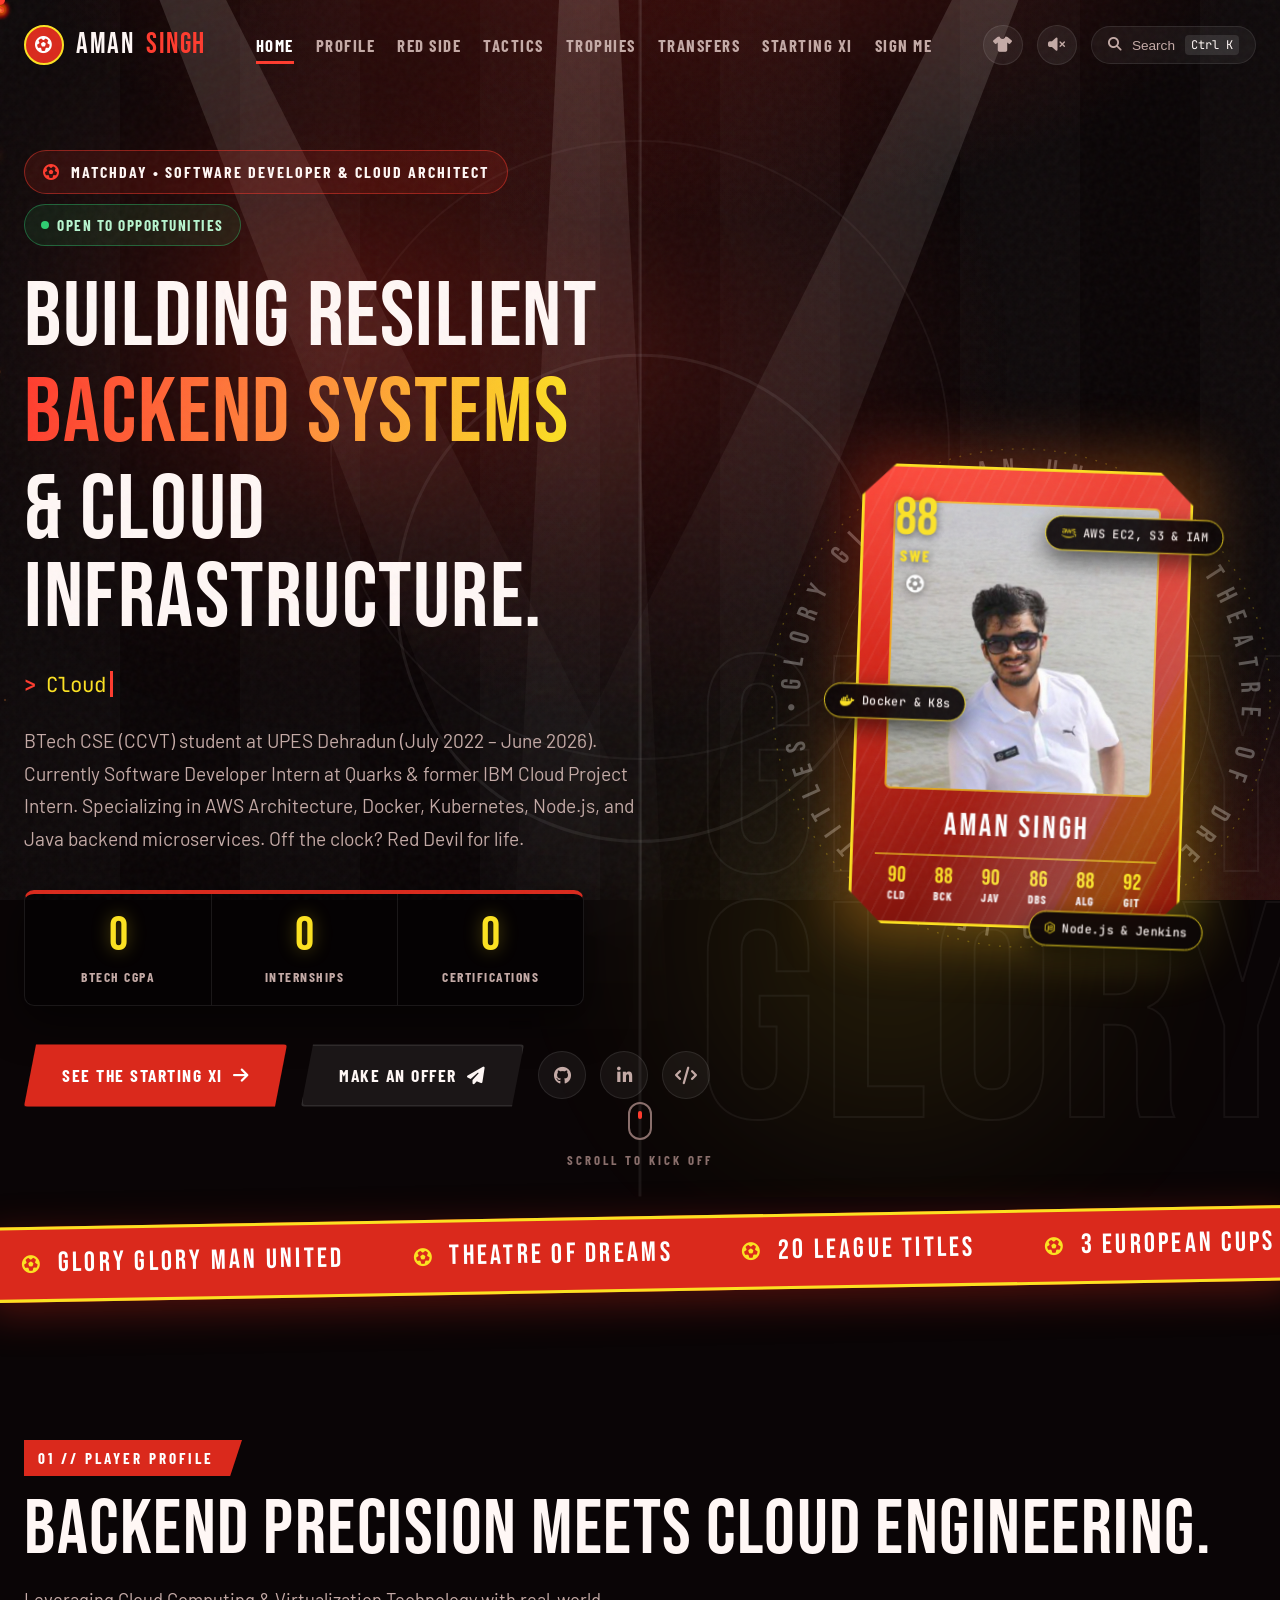
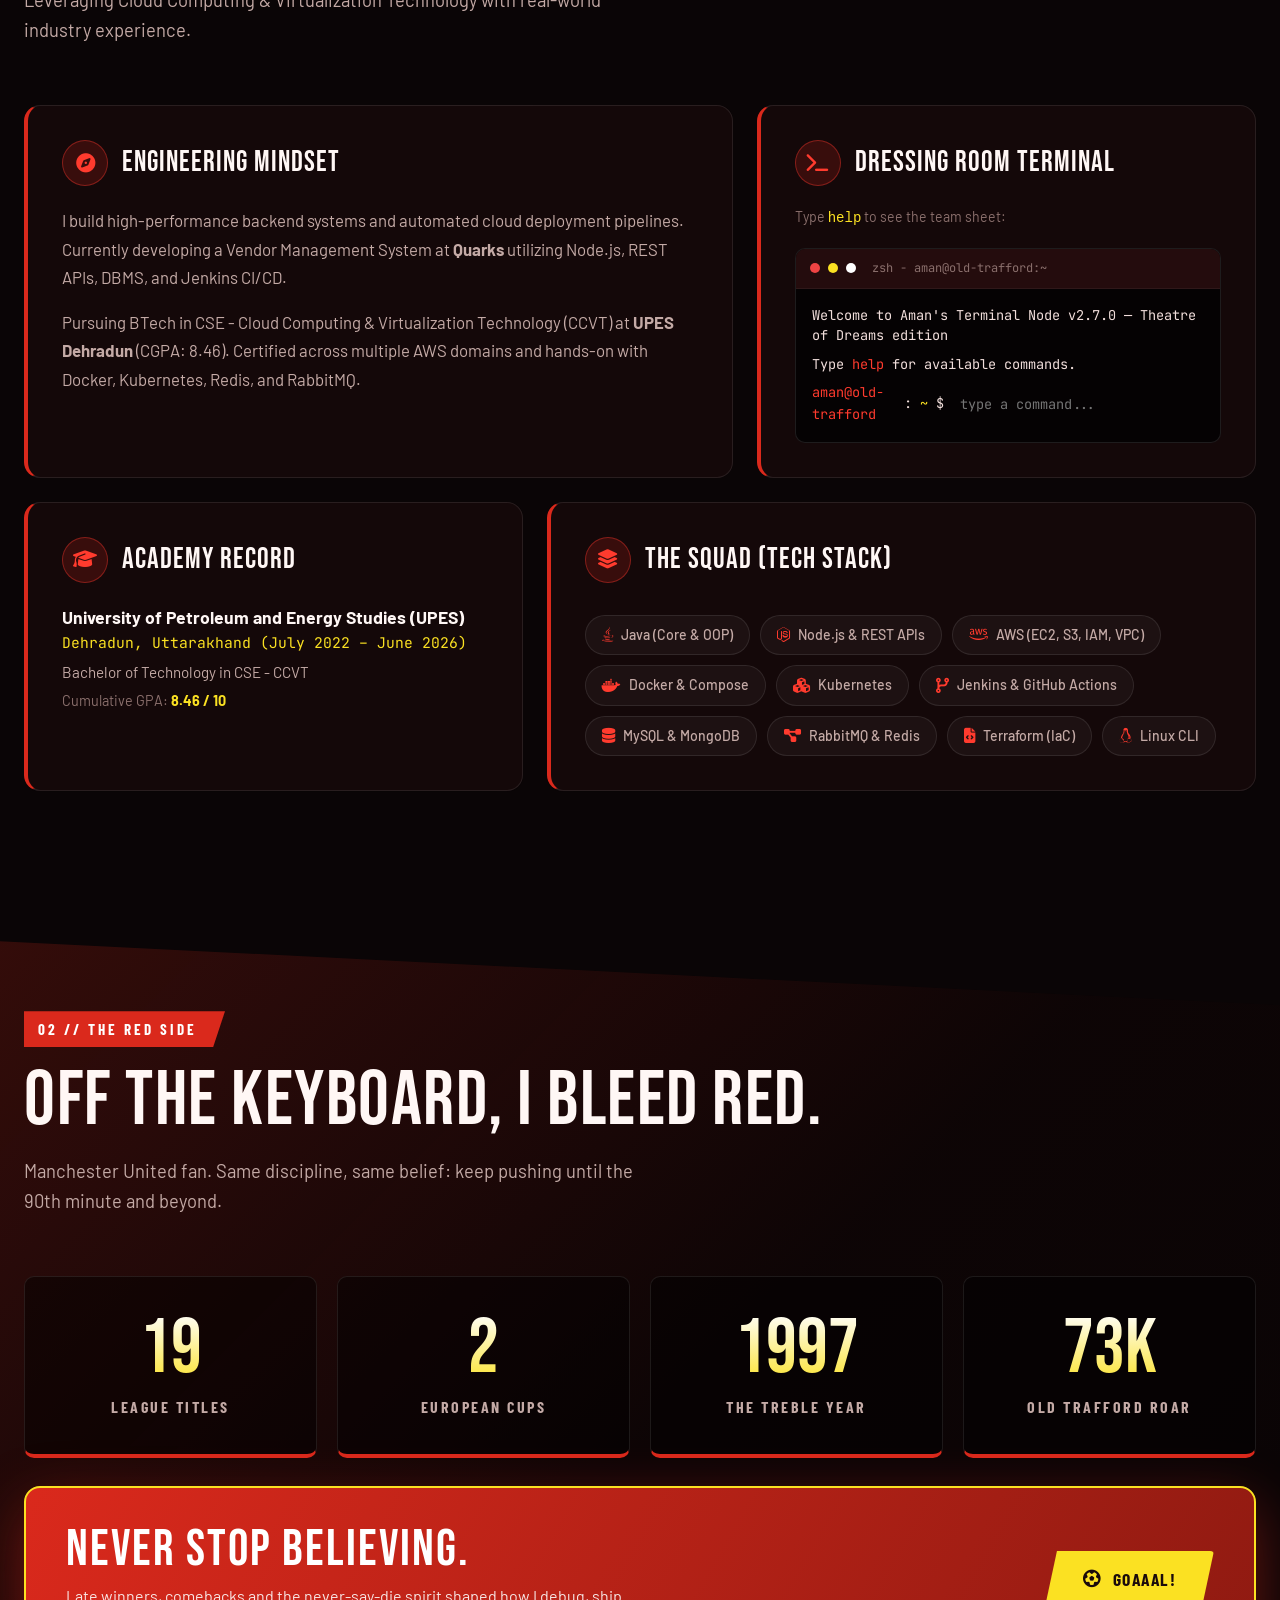
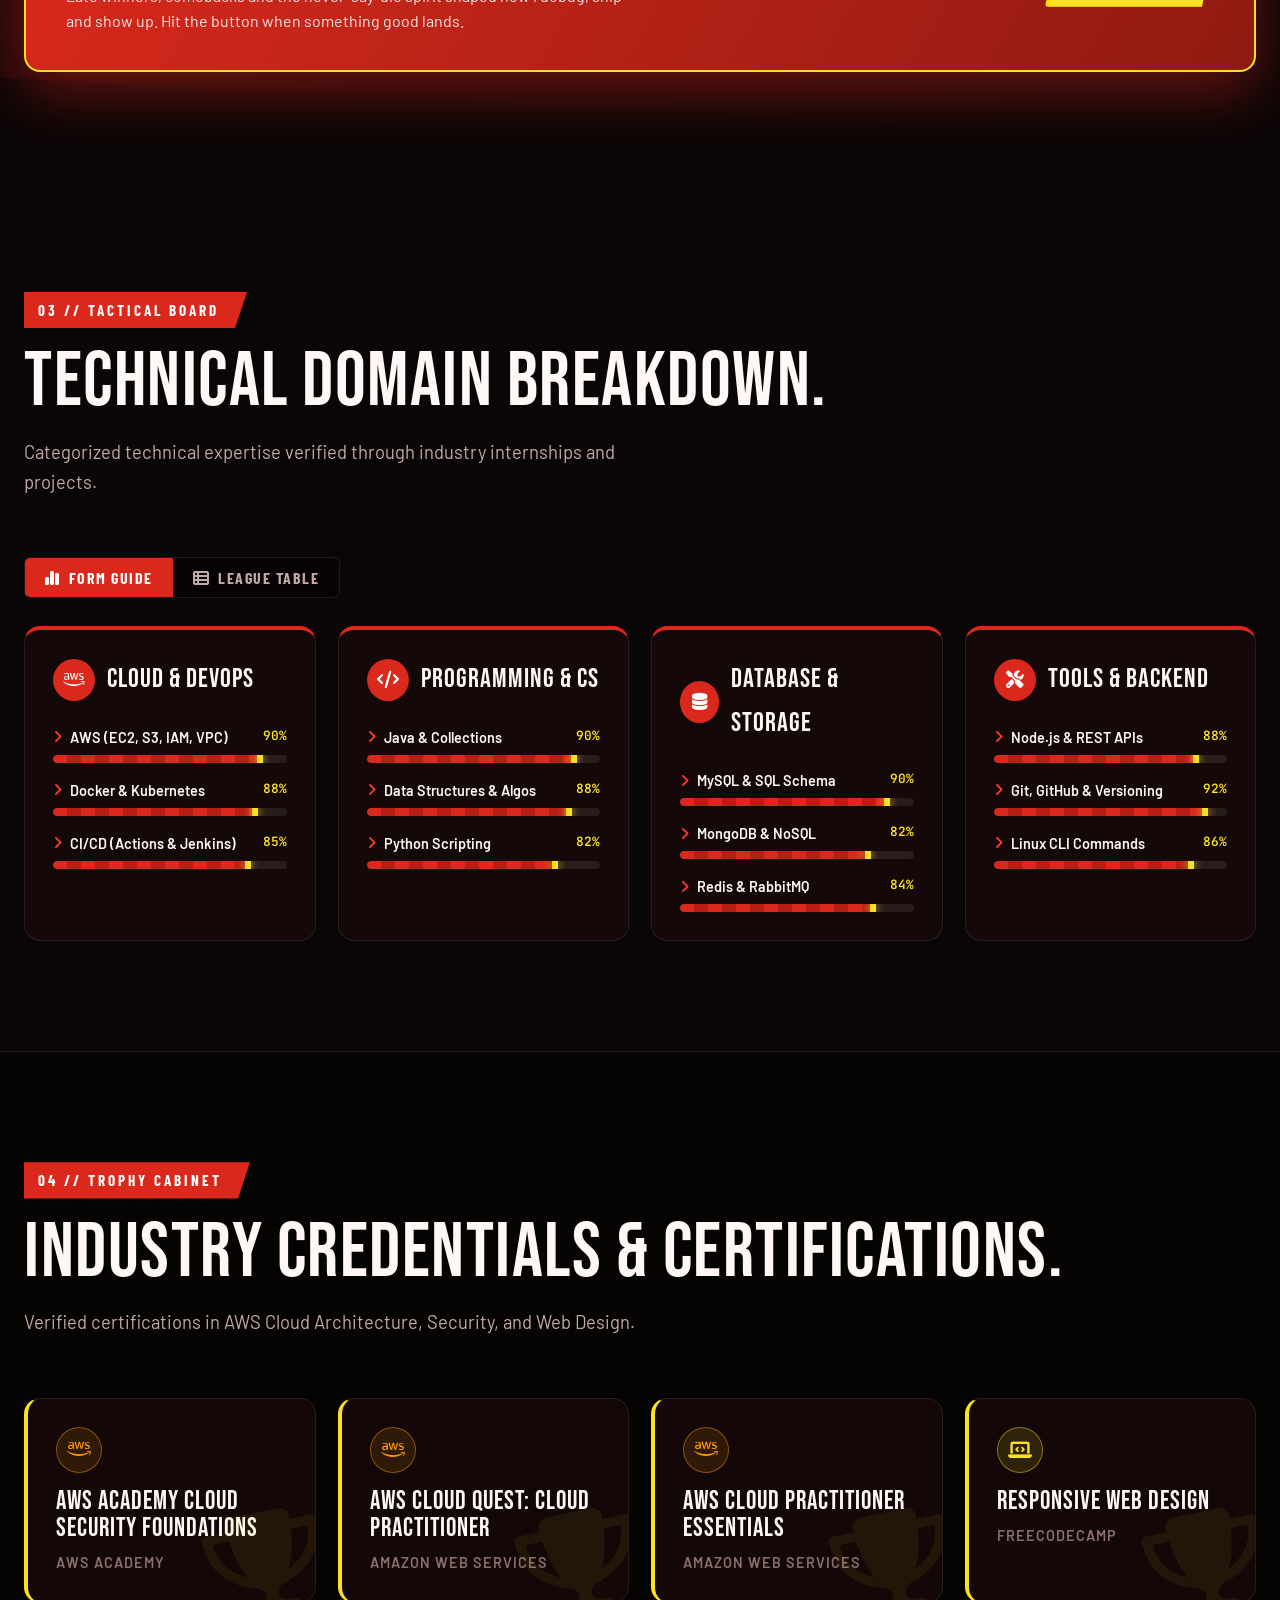
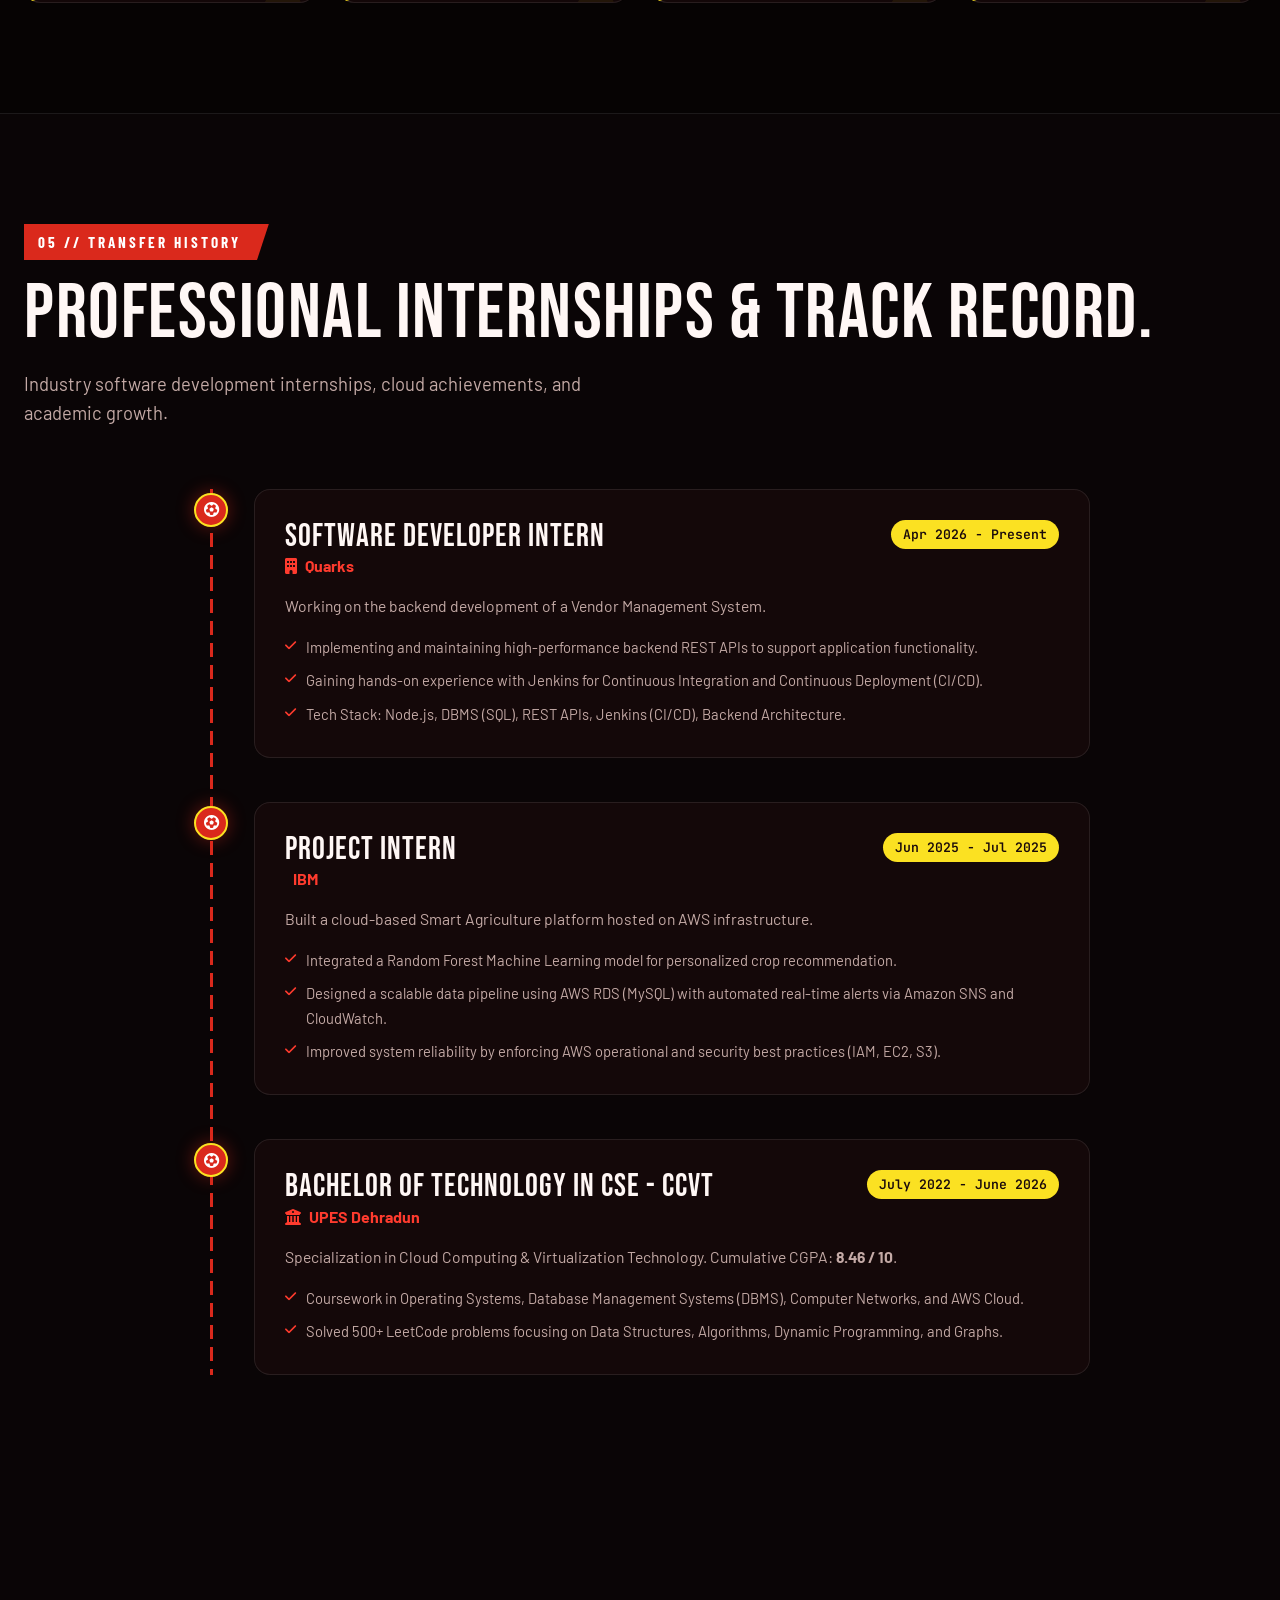
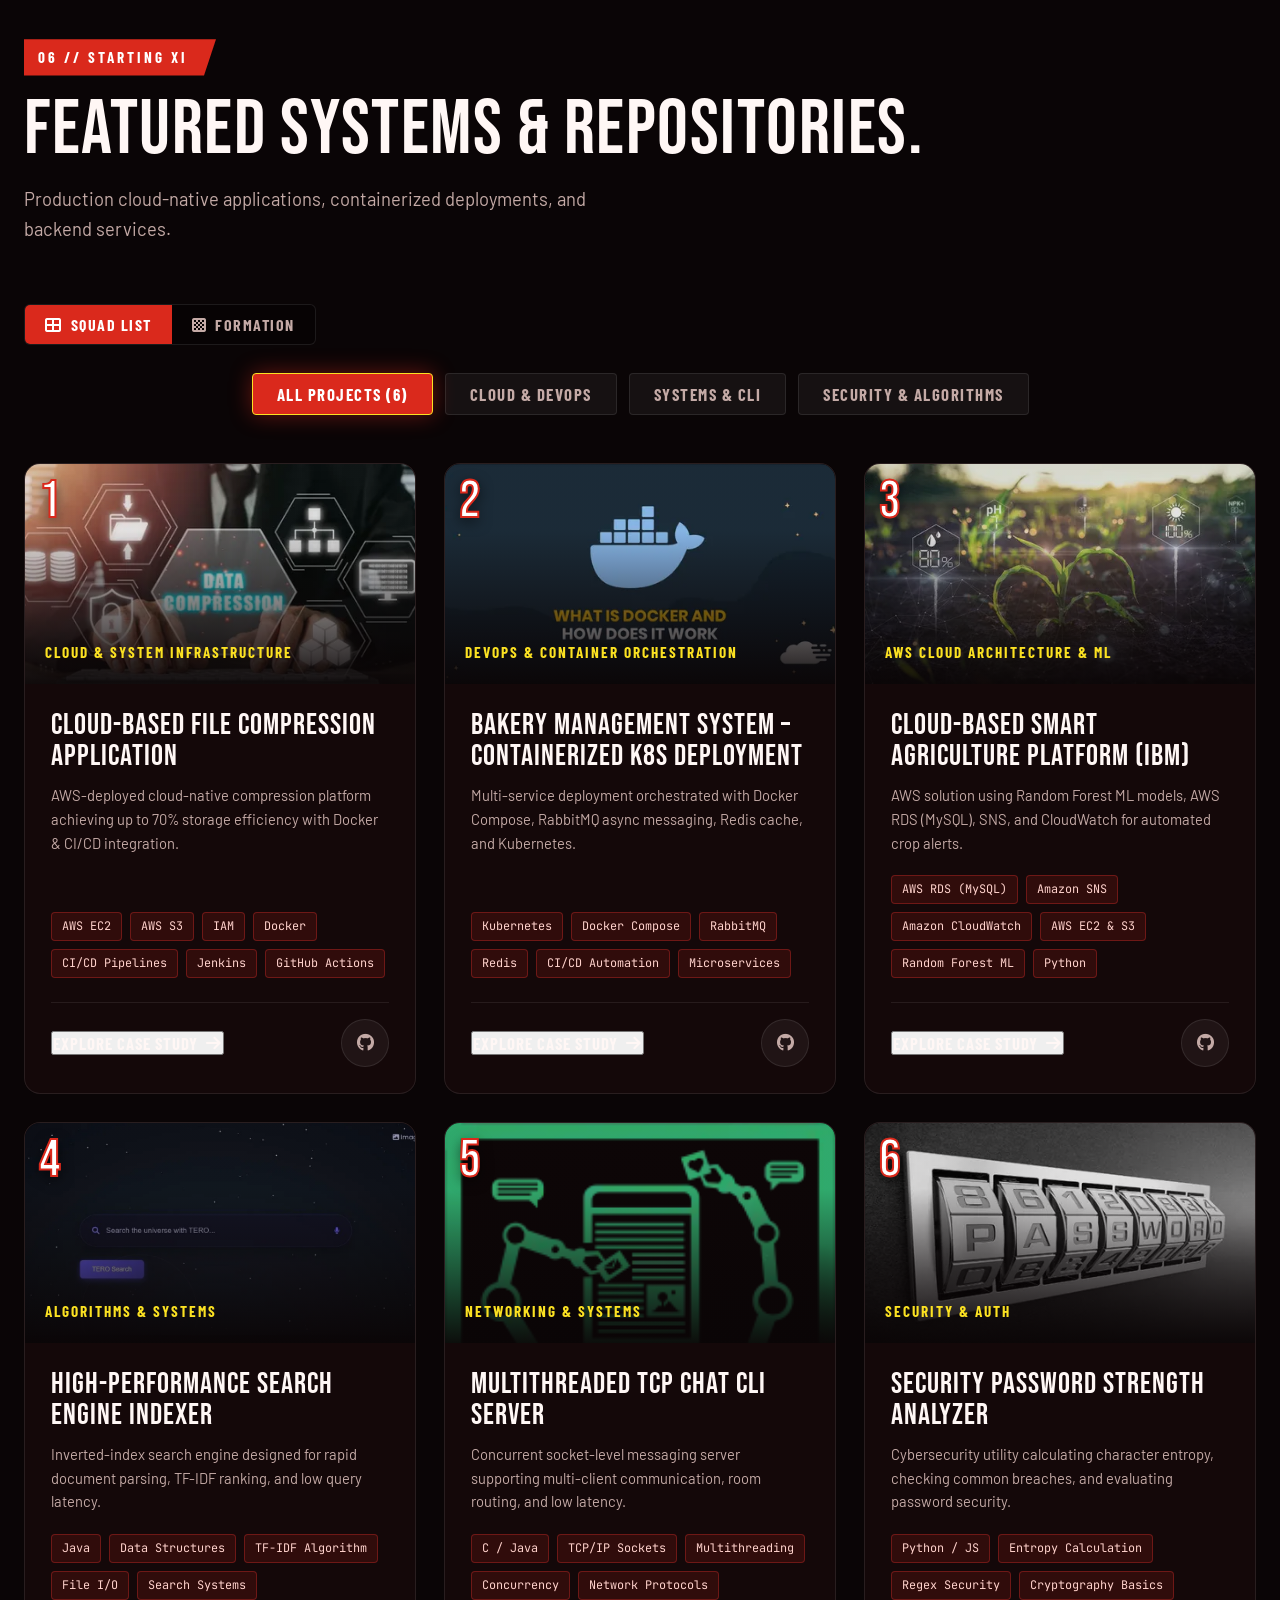
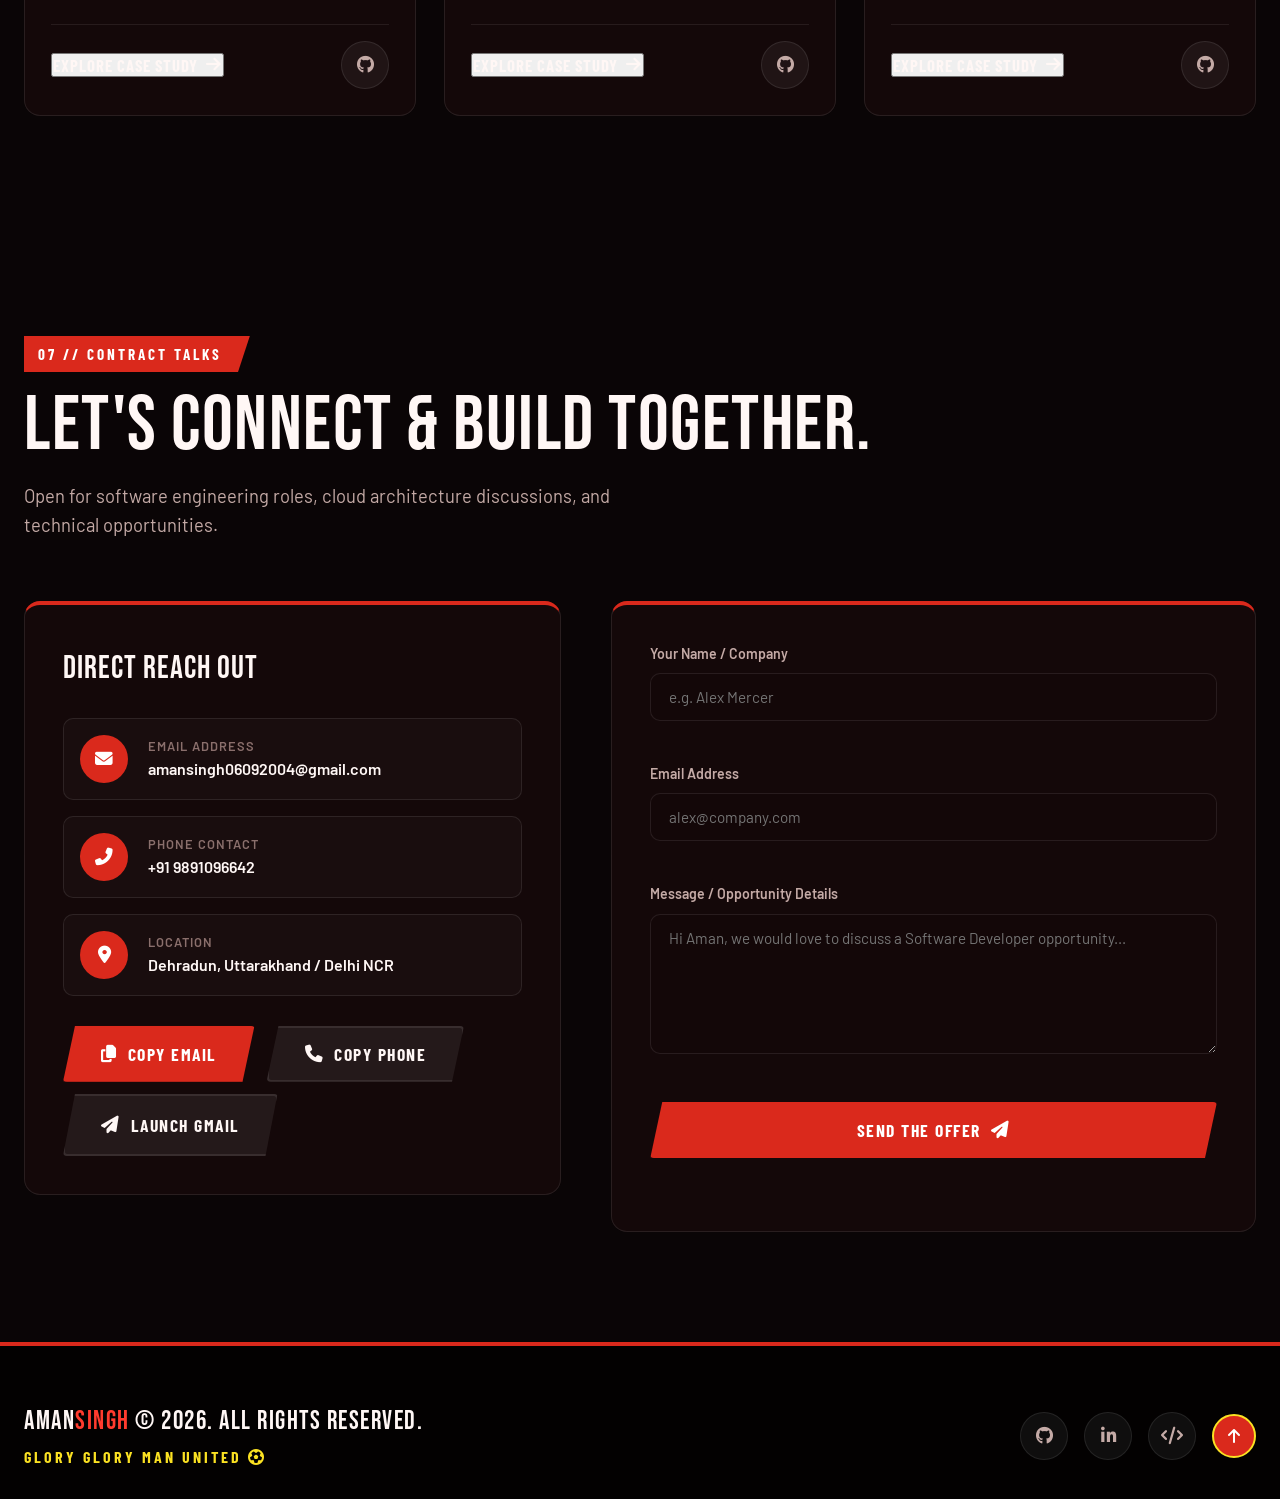
==== commit 070e01ab: "Upgrade hero: tunnel-door intro, stadium beams, self-drawing pitch, orbit player card, staggered ent" ====
--- a/index.html
+++ b/index.html
@@ -9,7 +9,20 @@
     <meta name="author" content="Aman Singh">
     <meta name="theme-color" content="#DA291C">
     <meta name="color-scheme" content="dark light">
-    <script>try { if (localStorage.getItem('kit') === 'away') document.documentElement.setAttribute('data-kit', 'away'); } catch (e) {}</script>
+    <script>
+        (function () {
+            var root = document.documentElement;
+            root.classList.add('js');
+            try { if (localStorage.getItem('kit') === 'away') root.setAttribute('data-kit', 'away'); } catch (e) {}
+            // Failsafe: never leave the hero hidden if the main scripts fail to run
+            setTimeout(function () {
+                if (!root.classList.contains('hero-ready')) {
+                    root.classList.add('hero-ready');
+                    document.dispatchEvent(new Event('hero-ready'));
+                }
+            }, 6000);
+        })();
+    </script>
     <link rel="canonical" href="https://aman-singh0609.github.io/Portfolio/">
 
     <!-- Icons & Manifest -->
@@ -192,32 +205,63 @@
 <main id="main">
     <!-- Hero Section -->
     <section id="home" class="hero">
-        <div class="hero-glow-1"></div>
-        <div class="hero-glow-2"></div>
+        <!-- Cinematic background layers -->
+        <div class="hero-beams" aria-hidden="true">
+            <i style="--r:-24deg; --l:10%; --t:7s"></i>
+            <i style="--r:0deg; --l:46%; --t:9s"></i>
+            <i style="--r:24deg; --l:82%; --t:8s"></i>
+        </div>
+        <div class="hero-spotlight" aria-hidden="true"></div>
+        <svg class="hero-pitch" viewBox="0 0 1000 640" preserveAspectRatio="xMidYMid slice" aria-hidden="true" data-depth="12">
+            <g fill="none" stroke="currentColor" stroke-width="1.6">
+                <path pathLength="1" d="M500 0V640"/>
+                <circle pathLength="1" cx="500" cy="320" r="130"/>
+                <path pathLength="1" d="M0 170H150V470H0"/>
+                <path pathLength="1" d="M1000 170H850V470H1000"/>
+                <path pathLength="1" d="M0 250H55V390H0"/>
+                <path pathLength="1" d="M1000 250H945V390H1000"/>
+            </g>
+        </svg>
+        <div class="hero-glow-1" data-depth="30"></div>
+        <div class="hero-glow-2" data-depth="-26"></div>
         <div class="hero-watermark" aria-hidden="true">GLORY<br>GLORY</div>
+
+        <!-- Social rail (wide screens) -->
+        <div class="hero-rail" aria-label="Social links">
+            <span class="rail-line"></span>
+            <a href="https://github.com/Aman-Singh0609" target="_blank" rel="noopener" aria-label="GitHub profile"><i class="fab fa-github"></i></a>
+            <a href="https://www.linkedin.com/in/aman-singh-b30a72284" target="_blank" rel="noopener" aria-label="LinkedIn profile"><i class="fab fa-linkedin-in"></i></a>
+            <a href="https://leetcode.com/u/AmiAllen/" target="_blank" rel="noopener" aria-label="LeetCode profile"><i class="fas fa-code"></i></a>
+            <span class="rail-text">Follow</span>
+        </div>
 
         <div class="container">
             <div class="hero-grid">
                 <div class="hero-content">
-                    <div class="hero-badge">
-                        <i class="fas fa-futbol"></i> MATCHDAY &bull; SOFTWARE DEVELOPER & CLOUD ARCHITECT
-                    </div>
-
-                    <h1 class="hero-title">
-                        Building Resilient <span class="gradient-text">Backend Systems</span> & Cloud Infrastructure.
+                    <div class="hero-top" data-in style="--d:100ms">
+                        <div class="hero-badge">
+                            <i class="fas fa-futbol"></i> MATCHDAY &bull; SOFTWARE DEVELOPER & CLOUD ARCHITECT
+                        </div>
+                        <span class="avail"><span class="avail-dot"></span> Open to opportunities</span>
+                    </div>
+
+                    <h1 class="hero-title" aria-label="Building Resilient Backend Systems & Cloud Infrastructure.">
+                        <span class="line" aria-hidden="true"><span>Building Resilient</span></span>
+                        <span class="line" aria-hidden="true"><span class="gradient-text">Backend Systems</span></span>
+                        <span class="line" aria-hidden="true"><span>&amp; Cloud Infrastructure.</span></span>
                     </h1>
 
-                    <p class="hero-roles" aria-label="Aman Singh is a Backend Developer, Cloud Engineer, DevOps Enthusiast and Red Devil">
+                    <p class="hero-roles" data-in style="--d:750ms" aria-label="Aman Singh is a Backend Developer, Cloud Engineer, DevOps Enthusiast and Red Devil">
                         <span class="roles-prefix" aria-hidden="true">&gt;</span>
                         <span id="typed-role" aria-hidden="true">Backend Developer</span><span class="caret" aria-hidden="true"></span>
                     </p>
 
-                    <p class="hero-subtitle">
+                    <p class="hero-subtitle" data-in style="--d:850ms">
                         BTech CSE (CCVT) student at UPES Dehradun (July 2022 – June 2026). Currently Software Developer Intern at Quarks & former IBM Cloud Project Intern. Specializing in AWS Architecture, Docker, Kubernetes, Node.js, and Java backend microservices. Off the clock? Red Devil for life.
                     </p>
 
                     <!-- Scoreboard Metrics -->
-                    <div class="hero-metrics">
+                    <div class="hero-metrics" data-in style="--d:1000ms">
                         <div class="metric-item">
                             <span class="metric-value"><span class="counter" data-target="8.46">0</span></span>
                             <span class="metric-label">BTech CGPA</span>
@@ -233,7 +277,7 @@
                     </div>
 
                     <!-- Hero Call-to-Actions -->
-                    <div class="hero-actions">
+                    <div class="hero-actions" data-in style="--d:1150ms">
                         <a href="#projects" class="btn btn-primary">
                             See The Starting XI <i class="fas fa-arrow-right"></i>
                         </a>
@@ -256,10 +300,19 @@
                 </div>
 
                 <!-- Player Card -->
-                <div class="hero-visual">
+                <div class="hero-visual" data-in data-visual style="--d:350ms">
                     <div class="profile-card-wrap">
+                        <svg class="orbit" viewBox="0 0 600 600" aria-hidden="true">
+                            <defs>
+                                <path id="orbit-path" d="M300,300 m-250,0 a250,250 0 1,1 500,0 a250,250 0 1,1 -500,0"/>
+                            </defs>
+                            <circle cx="300" cy="300" r="282" fill="none" stroke="rgba(251,225,34,0.28)" stroke-width="1.5" stroke-dasharray="2 10"/>
+                            <circle cx="300" cy="300" r="214" fill="none" stroke="rgba(255,255,255,0.08)" stroke-width="1"/>
+                            <text><textPath href="#orbit-path" textLength="1556" lengthAdjust="spacing">GLORY GLORY MAN UNITED • THEATRE OF DREAMS • 20 LEAGUE TITLES • </textPath></text>
+                        </svg>
                         <div class="profile-card-bg"></div>
                         <div class="player-card">
+                            <span class="foil" aria-hidden="true"></span>
                             <div class="player-rating">
                                 <span class="rating-num">88</span>
                                 <span class="rating-pos">SWE</span>
@@ -281,19 +334,24 @@
                             </div>
                         </div>
 
-                        <div class="floating-pill pill-1">
+                        <div class="floating-pill pill-1" data-depth="22">
                             <i class="fab fa-aws"></i> AWS EC2, S3 & IAM
                         </div>
-                        <div class="floating-pill pill-2">
+                        <div class="floating-pill pill-2" data-depth="-18">
                             <i class="fab fa-docker"></i> Docker & K8s
                         </div>
-                        <div class="floating-pill pill-3">
+                        <div class="floating-pill pill-3" data-depth="26">
                             <i class="fab fa-node-js"></i> Node.js & Jenkins
                         </div>
                     </div>
                 </div>
             </div>
         </div>
+
+        <a href="#about" class="scroll-cue" aria-label="Scroll to profile">
+            <span class="mouse"><i></i></span>
+            <span>Scroll to kick off</span>
+        </a>
     </section>
 
     <!-- Ticker -->
--- a/css/polish.css
+++ b/css/polish.css
@@ -492,3 +492,275 @@
     .section { padding: 24px 0; }
     * { color: #000 !important; background: transparent !important; box-shadow: none !important; -webkit-text-fill-color: #000 !important; }
 }
+
+
+/* ==========================================================================
+   Hero upgrade: cinematic layers, entrance choreography, orbit card
+   ========================================================================== */
+
+/* --- Tunnel doors preloader (replaces the plain fade) --- */
+#preloader {
+    background: transparent;
+    animation: preloaderGone 0s linear 3.05s forwards;
+}
+#preloader.hide { animation: preloaderGoneNow 0s linear 1s forwards; }
+
+#preloader::before, #preloader::after {
+    content: '';
+    position: absolute;
+    top: 0;
+    bottom: 0;
+    width: 50.5%;
+    z-index: 0;
+}
+#preloader::before {
+    left: 0;
+    background: radial-gradient(circle at 100% 45%, #2a0a0b 0%, #0a0506 70%);
+    border-right: 3px solid var(--red);
+    animation: doorL 0.95s cubic-bezier(0.76, 0, 0.24, 1) 2.1s forwards;
+}
+#preloader::after {
+    right: 0;
+    background: radial-gradient(circle at 0% 45%, #2a0a0b 0%, #0a0506 70%);
+    border-left: 3px solid var(--red);
+    animation: doorR 0.95s cubic-bezier(0.76, 0, 0.24, 1) 2.1s forwards;
+}
+#preloader.hide::before { animation: doorLNow 0.95s cubic-bezier(0.76, 0, 0.24, 1) forwards; }
+#preloader.hide::after { animation: doorRNow 0.95s cubic-bezier(0.76, 0, 0.24, 1) forwards; }
+
+.preloader-inner { position: relative; z-index: 1; animation: innerOut 0.4s ease 2s forwards; }
+#preloader.hide .preloader-inner { animation: innerOutNow 0.35s ease forwards; }
+
+@keyframes preloaderGone { to { visibility: hidden; } }
+@keyframes preloaderGoneNow { to { visibility: hidden; } }
+@keyframes doorL { to { transform: translateX(-101%); } }
+@keyframes doorR { to { transform: translateX(101%); } }
+@keyframes doorLNow { to { transform: translateX(-101%); } }
+@keyframes doorRNow { to { transform: translateX(101%); } }
+@keyframes innerOut { to { opacity: 0; transform: scale(0.94); } }
+@keyframes innerOutNow { to { opacity: 0; transform: scale(0.94); } }
+
+/* --- Stadium light beams --- */
+.hero-beams { position: absolute; inset: 0; overflow: hidden; pointer-events: none; z-index: -1; }
+.hero-beams i {
+    position: absolute;
+    top: -12%;
+    left: var(--l);
+    width: 190px;
+    height: 125%;
+    margin-left: -95px;
+    background: linear-gradient(180deg, rgba(255, 244, 235, 0.16), rgba(255, 244, 235, 0.03) 55%, transparent 80%);
+    clip-path: polygon(38% 0, 62% 0, 100% 100%, 0 100%);
+    filter: blur(14px);
+    transform-origin: 50% 0;
+    transform: rotate(var(--r));
+    mix-blend-mode: screen;
+    animation: beamSway var(--t) ease-in-out infinite alternate;
+}
+
+@keyframes beamSway {
+    from { transform: rotate(calc(var(--r) - 5deg)); opacity: 0.55; }
+    to { transform: rotate(calc(var(--r) + 5deg)); opacity: 1; }
+}
+
+/* Cursor spotlight */
+.hero-spotlight {
+    position: absolute;
+    inset: 0;
+    z-index: -1;
+    pointer-events: none;
+    background: radial-gradient(620px circle at var(--sx, 50%) var(--sy, 30%), rgba(255, 59, 46, 0.16), transparent 60%);
+}
+
+/* Self-drawing pitch markings */
+.hero-pitch {
+    position: absolute;
+    inset: 0;
+    width: 100%;
+    height: 100%;
+    z-index: -1;
+    color: rgba(255, 255, 255, 0.07);
+    pointer-events: none;
+}
+.hero-pitch path, .hero-pitch circle { stroke-dasharray: 1; stroke-dashoffset: 1; transition: stroke-dashoffset 2.6s var(--ease-out-expo) 0.4s; }
+.hero-ready .hero-pitch path, .hero-ready .hero-pitch circle { stroke-dashoffset: 0; }
+html:not(.js) .hero-pitch path, html:not(.js) .hero-pitch circle { stroke-dashoffset: 0; }
+
+/* Mouse parallax: independent `translate` property never fights transform animations */
+[data-depth] {
+    translate: calc(var(--hx, 0) * var(--depth, 0) * 1px) calc(var(--hy, 0) * var(--depth, 0) * 1px);
+}
+[data-depth="12"] { --depth: 12; }
+[data-depth="30"] { --depth: 30; }
+[data-depth="-26"] { --depth: -26; }
+[data-depth="22"] { --depth: 22; }
+[data-depth="-18"] { --depth: -18; }
+[data-depth="26"] { --depth: 26; }
+
+/* --- Entrance choreography --- */
+.js .hero [data-in] {
+    opacity: 0;
+    transform: translateY(26px);
+    transition: opacity 0.9s var(--ease-out-expo), transform 1s var(--ease-out-expo);
+    transition-delay: var(--d, 0ms);
+}
+.js .hero [data-in][data-visual] { transform: translateY(70px) scale(0.92) rotate(2deg); transition-duration: 1.2s; }
+.hero-ready .hero [data-in] { opacity: 1; transform: none; }
+
+.hero-top { display: flex; flex-wrap: wrap; align-items: center; gap: 10px 12px; margin-bottom: 24px; }
+.hero-top .hero-badge { margin: 0; }
+
+.avail {
+    display: inline-flex;
+    align-items: center;
+    gap: 8px;
+    padding: 8px 16px;
+    border-radius: 100px;
+    font-family: var(--font-cond);
+    font-weight: 700;
+    font-size: 0.95rem;
+    letter-spacing: 1.5px;
+    text-transform: uppercase;
+    color: #b8f5cf;
+    background: rgba(46, 204, 113, 0.1);
+    border: 1px solid rgba(46, 204, 113, 0.4);
+}
+.avail-dot { width: 8px; height: 8px; border-radius: 50%; background: #2ecc71; box-shadow: 0 0 0 0 rgba(46, 204, 113, 0.7); animation: availPulse 2s infinite; }
+@keyframes availPulse { 70% { box-shadow: 0 0 0 9px rgba(46, 204, 113, 0); } 100% { box-shadow: 0 0 0 0 rgba(46, 204, 113, 0); } }
+
+/* Heading: masked line reveal + shimmering keyword */
+.hero-title { font-size: clamp(3.2rem, 7.2vw, 6.4rem); }
+.hero-title .line { display: block; overflow: hidden; padding: 0.04em 0 0.06em; }
+.hero-title .line > span {
+    display: inline-block;
+    transform: translateY(112%);
+    transition: transform 1.1s var(--ease-out-expo);
+}
+.hero-title .line:nth-child(1) > span { transition-delay: 250ms; }
+.hero-title .line:nth-child(2) > span { transition-delay: 400ms; }
+.hero-title .line:nth-child(3) > span { transition-delay: 550ms; }
+.hero-ready .hero-title .line > span, html:not(.js) .hero-title .line > span { transform: translateY(0); }
+
+.hero-title .gradient-text {
+    background: linear-gradient(100deg, var(--red-bright) 0%, #ff8a3d 25%, var(--gold) 50%, #ff8a3d 75%, var(--red-bright) 100%);
+    background-size: 200% 100%;
+    -webkit-background-clip: text;
+    background-clip: text;
+    -webkit-text-fill-color: transparent;
+    animation: titleShimmer 7s linear infinite;
+    padding-right: 0.05em;
+}
+@keyframes titleShimmer { to { background-position: -200% 0; } }
+
+/* Primary button shine */
+.btn-primary::before, .btn-gold::before {
+    content: '';
+    position: absolute;
+    inset: 0;
+    background: linear-gradient(110deg, transparent 30%, rgba(255, 255, 255, 0.4) 50%, transparent 70%);
+    transform: translateX(-130%);
+    transition: transform 0.8s var(--ease-out-expo);
+    pointer-events: none;
+}
+.btn-primary:hover::before, .btn-gold:hover::before { transform: translateX(130%); }
+
+/* --- Player card: orbit ring, foil, idle float --- */
+.profile-card-wrap { animation: cardFloat 7s ease-in-out infinite; }
+@keyframes cardFloat { 50% { translate: 0 -12px; } }
+
+.orbit {
+    position: absolute;
+    left: 50%;
+    top: 50%;
+    width: 160%;
+    margin: -80% 0 0 -80%;
+    aspect-ratio: 1;
+    z-index: -1;
+    pointer-events: none;
+    animation: orbitSpin 60s linear infinite;
+}
+.orbit text { font-family: var(--font-heading); font-size: 31px; fill: rgba(255, 255, 255, 0.3); }
+@keyframes orbitSpin { to { rotate: 360deg; } }
+
+.player-card .foil {
+    position: absolute;
+    inset: 0;
+    z-index: 3;
+    pointer-events: none;
+    mix-blend-mode: color-dodge;
+    opacity: 0.55;
+    background: linear-gradient(115deg, transparent 25%, rgba(255, 255, 255, 0.35) 38%, rgba(251, 225, 34, 0.45) 46%, rgba(255, 59, 46, 0.35) 54%, rgba(120, 200, 255, 0.25) 62%, transparent 75%);
+    background-size: 260% 100%;
+    animation: foilSweep 6s ease-in-out infinite;
+}
+@keyframes foilSweep { 0%, 55% { background-position: 160% 0; } 100% { background-position: -60% 0; } }
+
+/* --- Social rail --- */
+.hero-rail {
+    position: absolute;
+    left: 28px;
+    bottom: 110px;
+    z-index: 2;
+    display: none;
+    flex-direction: column;
+    align-items: center;
+    gap: 18px;
+}
+.hero-rail a { color: var(--text-muted); font-size: 1.1rem; transition: var(--transition-smooth); }
+.hero-rail a:hover { color: var(--red-bright); transform: translateX(4px) scale(1.15); }
+.rail-line { width: 1px; height: 90px; background: linear-gradient(180deg, transparent, var(--red-bright)); }
+.rail-text { writing-mode: vertical-rl; transform: rotate(180deg); font-family: var(--font-cond); font-weight: 700; font-size: 0.8rem; letter-spacing: 4px; text-transform: uppercase; color: var(--text-dim); }
+@media (min-width: 1500px) { .hero-rail { display: flex; } }
+
+/* --- Scroll cue --- */
+.scroll-cue {
+    position: absolute;
+    left: 50%;
+    bottom: 26px;
+    transform: translateX(-50%);
+    display: flex;
+    flex-direction: column;
+    align-items: center;
+    gap: 10px;
+    color: var(--text-dim);
+    text-decoration: none;
+    font-family: var(--font-cond);
+    font-weight: 700;
+    font-size: 0.8rem;
+    letter-spacing: 3px;
+    text-transform: uppercase;
+    transition: color 0.3s;
+}
+.scroll-cue:hover { color: var(--text-main); }
+.scroll-cue .mouse { width: 24px; height: 38px; border: 2px solid currentColor; border-radius: 14px; position: relative; }
+.scroll-cue .mouse i { position: absolute; left: 50%; top: 7px; width: 4px; height: 8px; margin-left: -2px; border-radius: 2px; background: var(--red-bright); animation: wheel 1.8s ease-in-out infinite; }
+@keyframes wheel { 0% { opacity: 0; transform: translateY(0); } 30% { opacity: 1; } 100% { opacity: 0; transform: translateY(14px); } }
+@media (max-height: 760px), (max-width: 768px) { .scroll-cue { display: none; } }
+
+/* --- Hero in the away kit --- */
+html[data-kit="away"] .hero-beams { display: none; }
+html[data-kit="away"] .hero-spotlight { background: radial-gradient(620px circle at var(--sx, 50%) var(--sy, 30%), rgba(218, 41, 28, 0.1), transparent 60%); }
+html[data-kit="away"] .hero-pitch { color: rgba(0, 0, 0, 0.07); }
+html[data-kit="away"] .orbit text { fill: rgba(40, 12, 10, 0.32); }
+html[data-kit="away"] .avail { color: #17653a; background: rgba(46, 204, 113, 0.14); }
+html[data-kit="away"] .hero-title .gradient-text { background: linear-gradient(100deg, #c4201a 0%, #e8590c 30%, #c99700 50%, #e8590c 70%, #c4201a 100%); background-size: 200% 100%; -webkit-background-clip: text; background-clip: text; }
+
+/* --- Reduced motion: show everything immediately --- */
+@media (prefers-reduced-motion: reduce) {
+    .js .hero [data-in], .hero-title .line > span { opacity: 1 !important; transform: none !important; transition: none !important; }
+    .hero-pitch path, .hero-pitch circle { stroke-dashoffset: 0; transition: none; }
+    .hero-beams i, .orbit, .profile-card-wrap, .player-card .foil, .hero-title .gradient-text, .scroll-cue .mouse i { animation: none; }
+    #preloader::before, #preloader::after { display: none; }
+}
+
+@media (max-width: 1024px) {
+    .orbit { width: 130%; margin: -65% 0 0 -65%; }
+    .hero-top { justify-content: center; }
+    .hero-roles { justify-content: center; }
+    .hero-title .line { text-align: center; }
+    .hero-beams { opacity: 0.6; }
+}
+@media (max-width: 768px) {
+    .hero-beams i { width: 120px; margin-left: -60px; }
+    .avail { font-size: 0.85rem; padding: 6px 12px; }
+}
